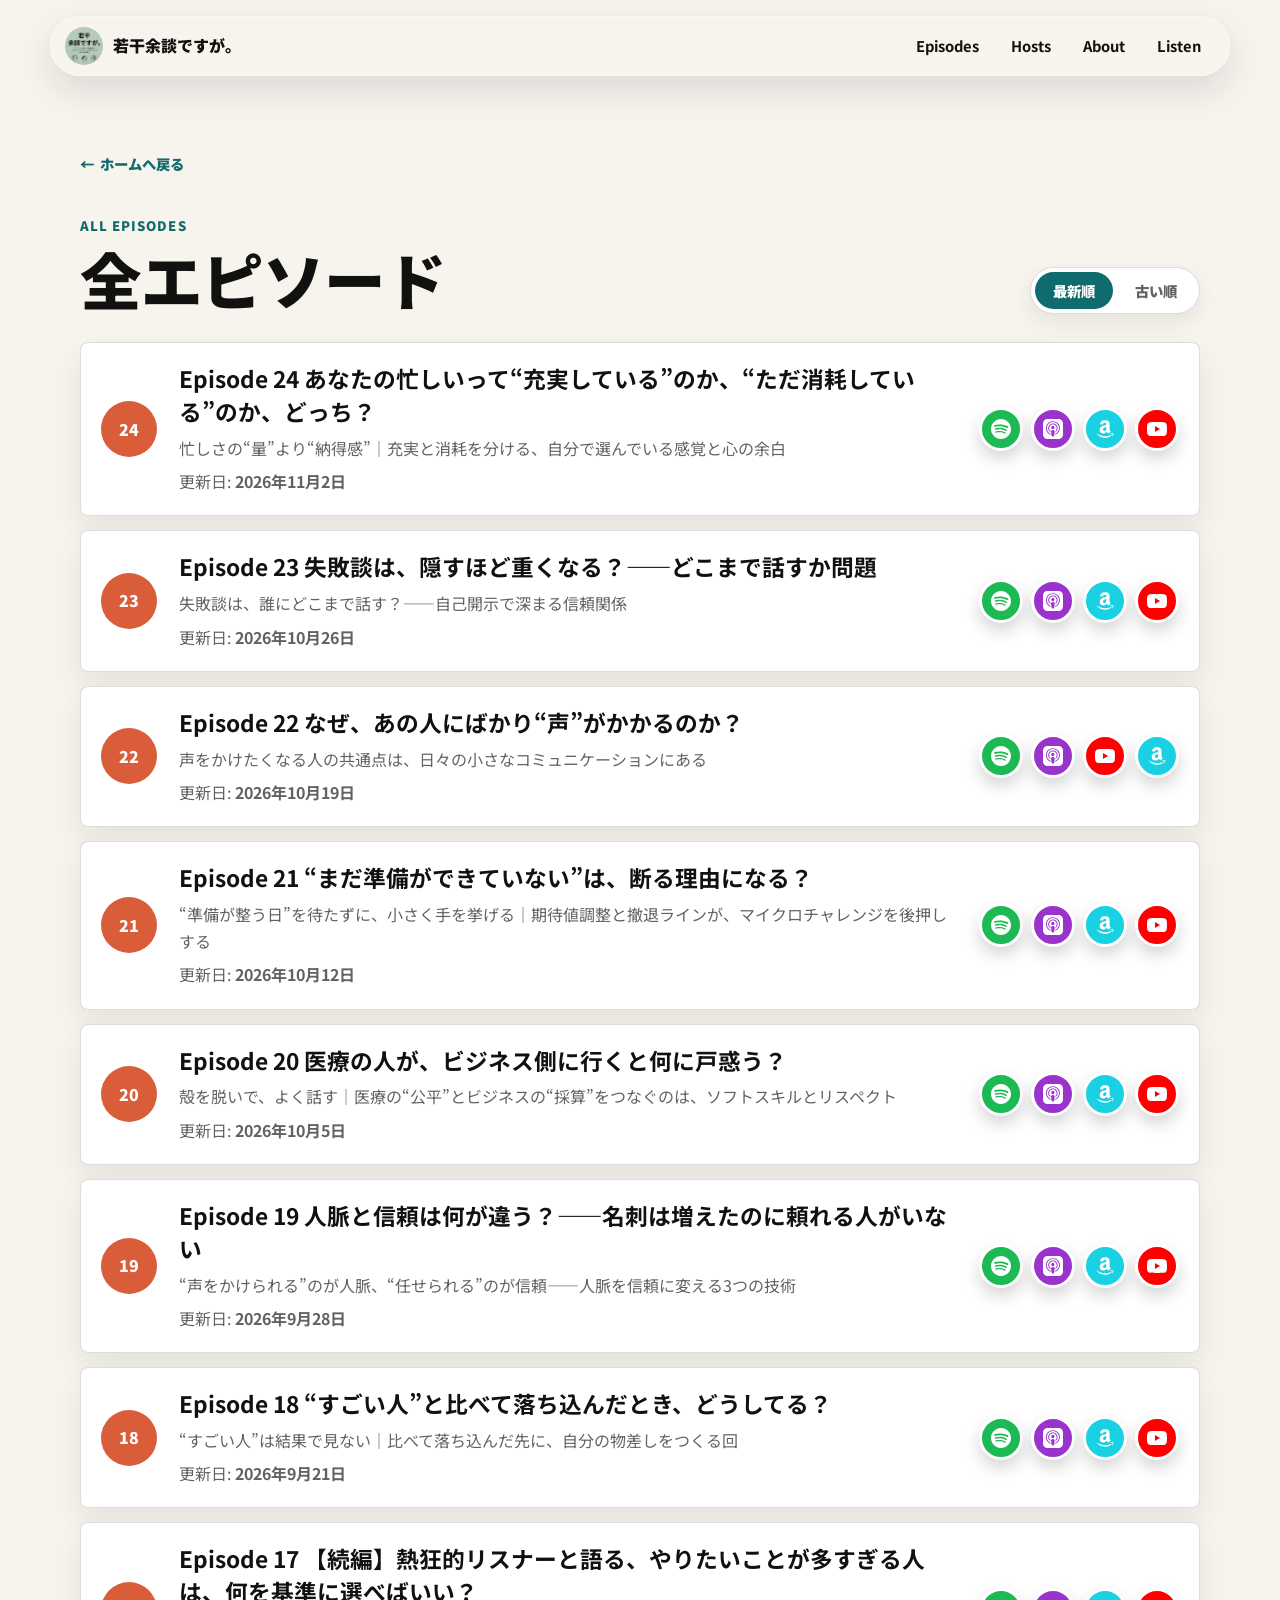
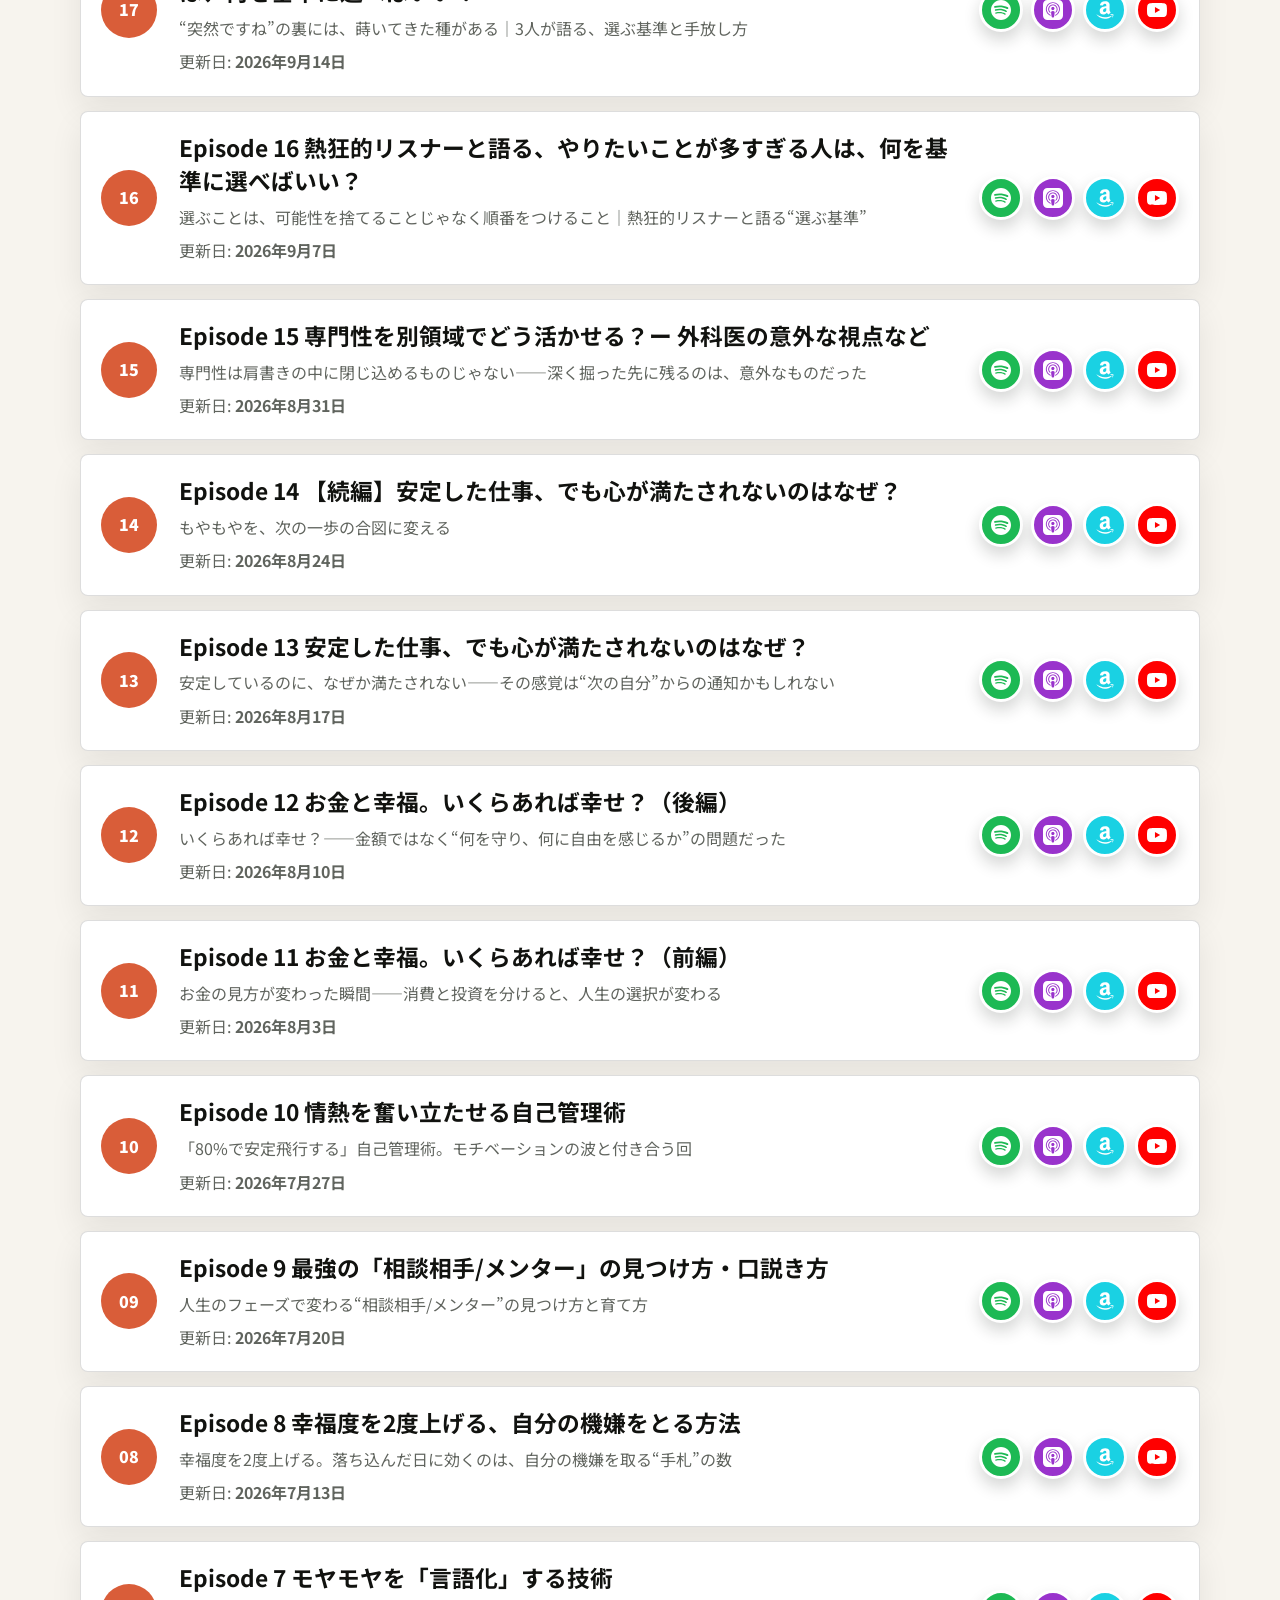
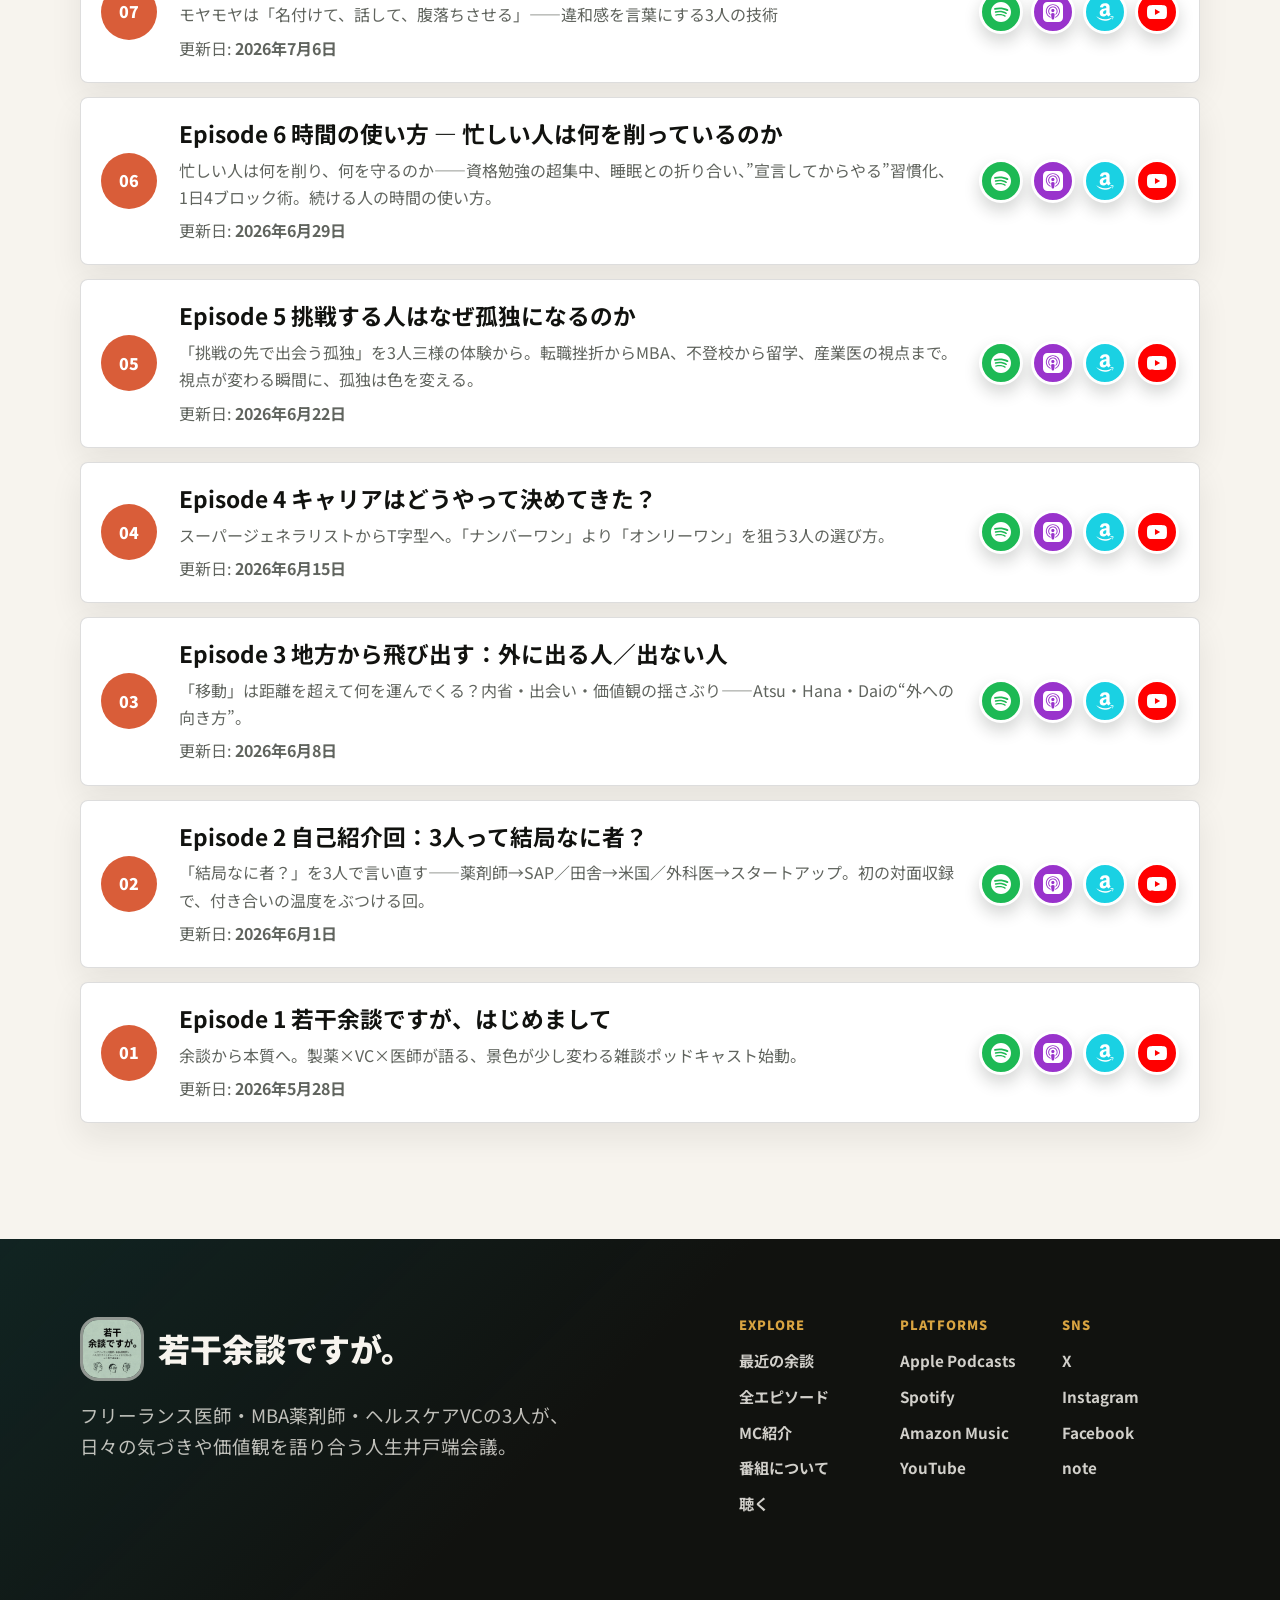
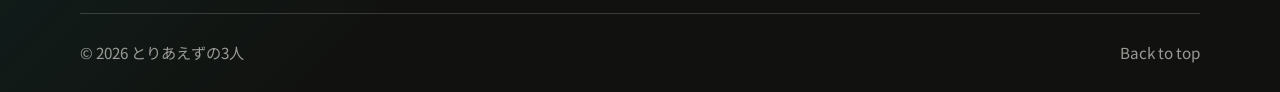
==== episodes.html @ 8e4aed19 "Add Episode 24 to the episode archive" ====
<!doctype html>
<html lang="ja">
  <head>
    <meta charset="utf-8">
    <meta name="viewport" content="width=device-width, initial-scale=1">
    <meta
      name="description"
      content="若干余談ですが。全エピソード一覧。予告を含む全話を最新順・古い順で並び替えて探せます。"
    >
    <title>全エピソード | 若干余談ですが。</title>
    <link rel="icon" type="image/jpeg" href="podcast-icon.jpg">
    <link rel="apple-touch-icon" href="podcast-icon.jpg">
    <link rel="preconnect" href="https://fonts.googleapis.com">
    <link rel="preconnect" href="https://fonts.gstatic.com" crossorigin>
    <link
      href="https://fonts.googleapis.com/css2?family=Noto+Sans+JP:wght@400;500;700;900&display=swap"
      rel="stylesheet"
    >
    <link rel="stylesheet" href="styles.css">
  </head>
  <body>
    <header class="site-header" aria-label="サイトヘッダー">
      <a class="brand" href="index.html#top" aria-label="若干余談ですが。ホーム">
        <img src="podcast-icon.jpg" alt="">
        <span>若干余談ですが。</span>
      </a>
      <nav class="nav-links" aria-label="ページ内ナビゲーション">
        <a href="index.html#episodes">Episodes</a>
        <a href="index.html#hosts">Hosts</a>
        <a href="index.html#about">About</a>
        <a href="index.html#listen">Listen</a>
      </nav>
    </header>

    <main class="archive-main" id="top">
      <div class="archive-head">
        <a class="archive-back" href="index.html#episodes"><span aria-hidden="true">←</span>ホームへ戻る</a>
      </div>

      <section class="section archive-section" aria-labelledby="archive-title">
        <div class="section-heading">
          <div>
            <p class="eyebrow">All Episodes</p>
            <h2 id="archive-title">全エピソード</h2>
          </div>
          <div class="sort-control" role="group" aria-label="並び替え">
            <button id="sort-new" type="button" aria-pressed="true">最新順</button>
            <button id="sort-old" type="button" aria-pressed="false">古い順</button>
          </div>
        </div>

        <div class="episode-list" id="archive-list">
          <article class="episode-card" data-ep="24">
              <div class="episode-number">24</div>
              <div>
                <h3><a href="https://open.spotify.com/episode/5nhhJCt54cpeOXrqw8uQZI" target="_blank" rel="noopener noreferrer">Episode 24 あなたの忙しいって“充実している”のか、“ただ消耗している”のか、どっち？</a></h3>
                <p>忙しさの“量”より“納得感”｜充実と消耗を分ける、自分で選んでいる感覚と心の余白</p>
                <p>更新日: <strong>2026年11月2日</strong></p>
              </div>
              <div class="episode-links" aria-label="第24回を聴く">
                <a class="icon-link spotify" href="https://open.spotify.com/episode/5nhhJCt54cpeOXrqw8uQZI" target="_blank" rel="noopener noreferrer" aria-label="第24回をSpotifyで聴く" title="Spotify">
                  <svg viewBox="0 0 24 24" width="20" height="20" fill="currentColor" aria-hidden="true"><path d="M12 0C5.4 0 0 5.4 0 12s5.4 12 12 12 12-5.4 12-12S18.66 0 12 0zm5.521 17.34c-.24.359-.66.48-1.021.24-2.82-1.74-6.36-2.101-10.561-1.141-.418.122-.779-.179-.899-.539-.12-.421.18-.78.54-.9 4.56-1.021 8.52-.6 11.64 1.32.42.18.479.659.301 1.02zm1.44-3.3c-.301.42-.841.6-1.262.3-3.239-1.98-8.159-2.58-11.939-1.38-.479.12-1.02-.12-1.14-.6-.12-.48.12-1.021.6-1.141C9.6 9.9 15 10.561 18.72 12.84c.361.181.54.78.241 1.2zm.12-3.36C15.24 8.4 8.82 8.16 5.16 9.301c-.6.179-1.2-.181-1.38-.721-.18-.601.18-1.2.72-1.381 4.26-1.26 11.28-1.02 15.721 1.621.539.3.719 1.02.419 1.56-.299.421-1.02.599-1.559.3z"/></svg>
                </a>
                <a class="icon-link apple" href="https://podcasts.apple.com/jp/podcast/id1896831796?i=1000799270585" target="_blank" rel="noopener noreferrer" aria-label="第24回をApple Podcastsで聴く" title="Apple Podcasts">
                  <svg viewBox="0 0 24 24" width="20" height="20" fill="currentColor" aria-hidden="true"><path d="M5.34 0A5.328 5.328 0 000 5.34v13.32A5.328 5.328 0 005.34 24h13.32A5.328 5.328 0 0024 18.66V5.34A5.328 5.328 0 0018.66 0zm6.525 2.568c2.336 0 4.448.902 6.056 2.587 1.224 1.272 1.912 2.619 2.264 4.392.12.59.12 2.2.007 2.864a8.506 8.506 0 01-3.24 5.296c-.608.46-2.096 1.261-2.336 1.261-.088 0-.096-.091-.056-.46.072-.592.144-.715.48-.856.536-.224 1.448-.874 2.008-1.435a7.644 7.644 0 002.008-3.536c.208-.824.184-2.656-.048-3.504-.728-2.696-2.928-4.792-5.624-5.352-.784-.16-2.208-.16-3 0-2.728.56-4.984 2.76-5.672 5.528-.184.752-.184 2.584 0 3.336.456 1.832 1.64 3.512 3.192 4.512.304.2.672.408.824.472.336.144.408.264.472.856.04.36.03.464-.056.464-.056 0-.464-.176-.896-.384l-.04-.03c-2.472-1.216-4.056-3.274-4.632-6.012-.144-.706-.168-2.392-.03-3.04.36-1.74 1.048-3.1 2.192-4.304 1.648-1.737 3.768-2.656 6.128-2.656zm.134 2.81c.409.004.803.04 1.106.106 2.784.62 4.76 3.408 4.376 6.174-.152 1.114-.536 2.03-1.216 2.88-.336.43-1.152 1.15-1.296 1.15-.023 0-.048-.272-.048-.603v-.605l.416-.496c1.568-1.878 1.456-4.502-.256-6.224-.664-.67-1.432-1.064-2.424-1.246-.64-.118-.776-.118-1.448-.008-1.02.167-1.81.562-2.512 1.256-1.72 1.704-1.832 4.342-.264 6.222l.413.496v.608c0 .336-.027.608-.06.608-.03 0-.264-.16-.512-.36l-.034-.011c-.832-.664-1.568-1.842-1.872-2.997-.184-.698-.184-2.024.008-2.72.504-1.878 1.888-3.335 3.808-4.019.41-.145 1.133-.22 1.814-.211zm-.13 2.99c.31 0 .62.06.844.178.488.253.888.745 1.04 1.259.464 1.578-1.208 2.96-2.72 2.254h-.015c-.712-.331-1.096-.956-1.104-1.77 0-.733.408-1.371 1.112-1.745.224-.117.534-.176.844-.176zm-.011 4.728c.988-.004 1.706.349 1.97.97.198.464.124 1.932-.218 4.302-.232 1.656-.36 2.074-.68 2.356-.44.39-1.064.498-1.656.288h-.003c-.716-.257-.87-.605-1.164-2.644-.341-2.37-.416-3.838-.218-4.302.262-.616.974-.966 1.97-.97z"/></svg>
                </a>
                <a class="icon-link amazon" href="https://music.amazon.co.jp/podcasts/3bfaa50d-1355-433d-9653-265e757d8921/episodes/a2c1e0de-d754-4317-afb6-93f9497a835f/mbavc-ep-24-" target="_blank" rel="noopener noreferrer" aria-label="第24回をAmazon Musicで聴く" title="Amazon Music">
                  <svg viewBox="0 0 448 512" width="20" height="20" fill="currentColor" aria-hidden="true"><path d="M257.2 162.7c-48.7 1.8-169.5 15.5-169.5 117.5 0 109.5 138.3 114 183.5 43.2 6.5 10.2 35.4 37.5 45.3 46.8l56.8-56S341 288.9 341 261.4V114.3C341 89 316.5 32 228.7 32 140.7 32 94 87 94 136.3l73.5 6.8c16.3-49.5 54.2-49.5 54.2-49.5 40.7-.1 35.5 29.8 35.5 69.1zm0 86.8c0 80-84.2 68-84.2 17.2 0-47.2 50.5-56.7 84.2-57.8v40.6zm136 163.5c-7.7 10-70 67-174.5 67S34.2 408.5 9.7 379c-6.8-7.7 1-11.3 5.5-8.3C88.5 415.2 203 488.5 387.7 401c7.5-3.7 13.3 2 5.5 12zm39.8 2.2c-6.5 15.8-16 26.8-21.2 31-5.5 4.5-9.5 2.7-6.5-3.8s19.3-46.5 12.7-55c-6.5-8.3-37-4.3-48-3.2-10.8 1-13 2-14-.3-2.3-5.7 21.7-15.5 37.5-17.5 15.7-1.8 41-.8 46 5.7 3.7 5.1 0 27.1-6.5 43.1z"/></svg>
                </a>
                <a class="icon-link youtube" href="https://www.youtube.com/watch?v=jbi8rbjHlGk" target="_blank" rel="noopener noreferrer" aria-label="第24回をYouTubeで観る" title="YouTube">
                  <svg viewBox="0 0 24 24" width="20" height="20" fill="currentColor" aria-hidden="true"><path d="M23.498 6.186a3.016 3.016 0 0 0-2.122-2.136C19.505 3.545 12 3.545 12 3.545s-7.505 0-9.377.505A3.017 3.017 0 0 0 .502 6.186C0 8.07 0 12 0 12s0 3.93.502 5.814a3.016 3.016 0 0 0 2.122 2.136c1.871.505 9.376.505 9.376.505s7.505 0 9.377-.505a3.015 3.015 0 0 0 2.122-2.136C24 15.93 24 12 24 12s0-3.93-.502-5.814zM9.545 15.568V8.432L15.818 12l-6.273 3.568z"/></svg>
                </a>
              </div>
            </article>
          <article class="episode-card" data-ep="23">
              <div class="episode-number">23</div>
              <div>
                <h3><a href="https://open.spotify.com/episode/3sTHPKTmAV0A2mImviuyJv" target="_blank" rel="noopener noreferrer">Episode 23 失敗談は、隠すほど重くなる？——どこまで話すか問題</a></h3>
                <p>失敗談は、誰にどこまで話す？——自己開示で深まる信頼関係</p>
                <p>更新日: <strong>2026年10月26日</strong></p>
              </div>
              <div class="episode-links" aria-label="第23回を聴く">
                <a class="icon-link spotify" href="https://open.spotify.com/episode/3sTHPKTmAV0A2mImviuyJv" target="_blank" rel="noopener noreferrer" aria-label="第23回をSpotifyで聴く" title="Spotify">
                  <svg viewBox="0 0 24 24" width="20" height="20" fill="currentColor" aria-hidden="true"><path d="M12 0C5.4 0 0 5.4 0 12s5.4 12 12 12 12-5.4 12-12S18.66 0 12 0zm5.521 17.34c-.24.359-.66.48-1.021.24-2.82-1.74-6.36-2.101-10.561-1.141-.418.122-.779-.179-.899-.539-.12-.421.18-.78.54-.9 4.56-1.021 8.52-.6 11.64 1.32.42.18.479.659.301 1.02zm1.44-3.3c-.301.42-.841.6-1.262.3-3.239-1.98-8.159-2.58-11.939-1.38-.479.12-1.02-.12-1.14-.6-.12-.48.12-1.021.6-1.141C9.6 9.9 15 10.561 18.72 12.84c.361.181.54.78.241 1.2zm.12-3.36C15.24 8.4 8.82 8.16 5.16 9.301c-.6.179-1.2-.181-1.38-.721-.18-.601.18-1.2.72-1.381 4.26-1.26 11.28-1.02 15.721 1.621.539.3.719 1.02.419 1.56-.299.421-1.02.599-1.559.3z"/></svg>
                </a>
                <a class="icon-link apple" href="https://podcasts.apple.com/jp/podcast/ep23-%E5%A4%B1%E6%95%97%E8%AB%87%E3%81%AF-%E9%9A%A0%E3%81%99%E3%81%BB%E3%81%A9%E9%87%8D%E3%81%8F%E3%81%AA%E3%82%8B-%E3%81%A9%E3%81%93%E3%81%BE%E3%81%A7%E8%A9%B1%E3%81%99%E3%81%8B%E5%95%8F%E9%A1%8C/id1896831796?i=1000798062813" target="_blank" rel="noopener noreferrer" aria-label="第23回をApple Podcastsで聴く" title="Apple Podcasts">
                  <svg viewBox="0 0 24 24" width="20" height="20" fill="currentColor" aria-hidden="true"><path d="M5.34 0A5.328 5.328 0 000 5.34v13.32A5.328 5.328 0 005.34 24h13.32A5.328 5.328 0 0024 18.66V5.34A5.328 5.328 0 0018.66 0zm6.525 2.568c2.336 0 4.448.902 6.056 2.587 1.224 1.272 1.912 2.619 2.264 4.392.12.59.12 2.2.007 2.864a8.506 8.506 0 01-3.24 5.296c-.608.46-2.096 1.261-2.336 1.261-.088 0-.096-.091-.056-.46.072-.592.144-.715.48-.856.536-.224 1.448-.874 2.008-1.435a7.644 7.644 0 002.008-3.536c.208-.824.184-2.656-.048-3.504-.728-2.696-2.928-4.792-5.624-5.352-.784-.16-2.208-.16-3 0-2.728.56-4.984 2.76-5.672 5.528-.184.752-.184 2.584 0 3.336.456 1.832 1.64 3.512 3.192 4.512.304.2.672.408.824.472.336.144.408.264.472.856.04.36.03.464-.056.464-.056 0-.464-.176-.896-.384l-.04-.03c-2.472-1.216-4.056-3.274-4.632-6.012-.144-.706-.168-2.392-.03-3.04.36-1.74 1.048-3.1 2.192-4.304 1.648-1.737 3.768-2.656 6.128-2.656zm.134 2.81c.409.004.803.04 1.106.106 2.784.62 4.76 3.408 4.376 6.174-.152 1.114-.536 2.03-1.216 2.88-.336.43-1.152 1.15-1.296 1.15-.023 0-.048-.272-.048-.603v-.605l.416-.496c1.568-1.878 1.456-4.502-.256-6.224-.664-.67-1.432-1.064-2.424-1.246-.64-.118-.776-.118-1.448-.008-1.02.167-1.81.562-2.512 1.256-1.72 1.704-1.832 4.342-.264 6.222l.413.496v.608c0 .336-.027.608-.06.608-.03 0-.264-.16-.512-.36l-.034-.011c-.832-.664-1.568-1.842-1.872-2.997-.184-.698-.184-2.024.008-2.72.504-1.878 1.888-3.335 3.808-4.019.41-.145 1.133-.22 1.814-.211zm-.13 2.99c.31 0 .62.06.844.178.488.253.888.745 1.04 1.259.464 1.578-1.208 2.96-2.72 2.254h-.015c-.712-.331-1.096-.956-1.104-1.77 0-.733.408-1.371 1.112-1.745.224-.117.534-.176.844-.176zm-.011 4.728c.988-.004 1.706.349 1.97.97.198.464.124 1.932-.218 4.302-.232 1.656-.36 2.074-.68 2.356-.44.39-1.064.498-1.656.288h-.003c-.716-.257-.87-.605-1.164-2.644-.341-2.37-.416-3.838-.218-4.302.262-.616.974-.966 1.97-.97z"/></svg>
                </a>
                <a class="icon-link amazon" href="https://music.amazon.co.jp/podcasts/3bfaa50d-1355-433d-9653-265e757d8921/episodes/a1dac205-fc43-4415-956b-c606af41650a/mbavc-ep23-?ref=dm_sh_lBoBg4ARGKT8fEqgV85ZbmMzU" target="_blank" rel="noopener noreferrer" aria-label="第23回をAmazon Musicで聴く" title="Amazon Music">
                  <svg viewBox="0 0 448 512" width="20" height="20" fill="currentColor" aria-hidden="true"><path d="M257.2 162.7c-48.7 1.8-169.5 15.5-169.5 117.5 0 109.5 138.3 114 183.5 43.2 6.5 10.2 35.4 37.5 45.3 46.8l56.8-56S341 288.9 341 261.4V114.3C341 89 316.5 32 228.7 32 140.7 32 94 87 94 136.3l73.5 6.8c16.3-49.5 54.2-49.5 54.2-49.5 40.7-.1 35.5 29.8 35.5 69.1zm0 86.8c0 80-84.2 68-84.2 17.2 0-47.2 50.5-56.7 84.2-57.8v40.6zm136 163.5c-7.7 10-70 67-174.5 67S34.2 408.5 9.7 379c-6.8-7.7 1-11.3 5.5-8.3C88.5 415.2 203 488.5 387.7 401c7.5-3.7 13.3 2 5.5 12zm39.8 2.2c-6.5 15.8-16 26.8-21.2 31-5.5 4.5-9.5 2.7-6.5-3.8s19.3-46.5 12.7-55c-6.5-8.3-37-4.3-48-3.2-10.8 1-13 2-14-.3-2.3-5.7 21.7-15.5 37.5-17.5 15.7-1.8 41-.8 46 5.7 3.7 5.1 0 27.1-6.5 43.1z"/></svg>
                </a>
                <a class="icon-link youtube" href="https://www.youtube.com/watch?v=NFRbGFzYzXc" target="_blank" rel="noopener noreferrer" aria-label="第23回をYouTubeで観る" title="YouTube">
                  <svg viewBox="0 0 24 24" width="20" height="20" fill="currentColor" aria-hidden="true"><path d="M23.498 6.186a3.016 3.016 0 0 0-2.122-2.136C19.505 3.545 12 3.545 12 3.545s-7.505 0-9.377.505A3.017 3.017 0 0 0 .502 6.186C0 8.07 0 12 0 12s0 3.93.502 5.814a3.016 3.016 0 0 0 2.122 2.136c1.871.505 9.376.505 9.376.505s7.505 0 9.377-.505a3.015 3.015 0 0 0 2.122-2.136C24 15.93 24 12 24 12s0-3.93-.502-5.814zM9.545 15.568V8.432L15.818 12l-6.273 3.568z"/></svg>
                </a>
              </div>
            </article>
<article class="episode-card" data-ep="22">
            <div class="episode-number">22</div>
            <div>
              <h3><a href="https://open.spotify.com/episode/5nwTSm1e6aVS7mZmU1Gjtu" target="_blank" rel="noopener noreferrer">Episode 22 なぜ、あの人にばかり“声”がかかるのか？</a></h3>
              <p>声をかけたくなる人の共通点は、日々の小さなコミュニケーションにある</p>
              <p>更新日: <strong>2026年10月19日</strong></p>
            </div>
            <div class="episode-links" aria-label="第22回を聴く">
<a class="icon-link spotify" href="https://open.spotify.com/episode/5nwTSm1e6aVS7mZmU1Gjtu" target="_blank" rel="noopener noreferrer" aria-label="第22回をSpotifyで聴く" title="Spotify">
<svg viewBox="0 0 24 24" width="20" height="20" fill="currentColor" aria-hidden="true"><path d="M12 0C5.4 0 0 5.4 0 12s5.4 12 12 12 12-5.4 12-12S18.66 0 12 0zm5.521 17.34c-.24.359-.66.48-1.021.24-2.82-1.74-6.36-2.101-10.561-1.141-.418.122-.779-.179-.899-.539-.12-.421.18-.78.54-.9 4.56-1.021 8.52-.6 11.64 1.32.42.18.479.659.301 1.02zm1.44-3.3c-.301.42-.841.6-1.262.3-3.239-1.98-8.159-2.58-11.939-1.38-.479.12-1.02-.12-1.14-.6-.12-.48.12-1.021.6-1.141C9.6 9.9 15 10.561 18.72 12.84c.361.181.54.78.241 1.2zm.12-3.36C15.24 8.4 8.82 8.16 5.16 9.301c-.6.179-1.2-.181-1.38-.721-.18-.601.18-1.2.72-1.381 4.26-1.26 11.28-1.02 15.721 1.621.539.3.719 1.02.419 1.56-.299.421-1.02.599-1.559.3z"/></svg>
</a>
<a class="icon-link apple" href="https://podcasts.apple.com/us/podcast/ep22-%E3%81%AA%E3%81%9C-%E3%81%82%E3%81%AE%E4%BA%BA%E3%81%AB%E3%81%B0%E3%81%8B%E3%82%8A-%E5%A3%B0-%E3%81%8C%E3%81%8B%E3%81%8B%E3%82%8B%E3%81%AE%E3%81%8B/id1896831796?i=1000796967442" target="_blank" rel="noopener noreferrer" aria-label="第22回をApple Podcastsで聴く" title="Apple Podcasts">
                  <svg viewBox="0 0 24 24" width="20" height="20" fill="currentColor" aria-hidden="true"><path d="M5.34 0A5.328 5.328 0 000 5.34v13.32A5.328 5.328 0 005.34 24h13.32A5.328 5.328 0 0024 18.66V5.34A5.328 5.328 0 0018.66 0zm6.525 2.568c2.336 0 4.448.902 6.056 2.587 1.224 1.272 1.912 2.619 2.264 4.392.12.59.12 2.2.007 2.864a8.506 8.506 0 01-3.24 5.296c-.608.46-2.096 1.261-2.336 1.261-.088 0-.096-.091-.056-.46.072-.592.144-.715.48-.856.536-.224 1.448-.874 2.008-1.435a7.644 7.644 0 002.008-3.536c.208-.824.184-2.656-.048-3.504-.728-2.696-2.928-4.792-5.624-5.352-.784-.16-2.208-.16-3 0-2.728.56-4.984 2.76-5.672 5.528-.184.752-.184 2.584 0 3.336.456 1.832 1.64 3.512 3.192 4.512.304.2.672.408.824.472.336.144.408.264.472.856.04.36.03.464-.056.464-.056 0-.464-.176-.896-.384l-.04-.03c-2.472-1.216-4.056-3.274-4.632-6.012-.144-.706-.168-2.392-.03-3.04.36-1.74 1.048-3.1 2.192-4.304 1.648-1.737 3.768-2.656 6.128-2.656zm.134 2.81c.409.004.803.04 1.106.106 2.784.62 4.76 3.408 4.376 6.174-.152 1.114-.536 2.03-1.216 2.88-.336.43-1.152 1.15-1.296 1.15-.023 0-.048-.272-.048-.603v-.605l.416-.496c1.568-1.878 1.456-4.502-.256-6.224-.664-.67-1.432-1.064-2.424-1.246-.64-.118-.776-.118-1.448-.008-1.02.167-1.81.562-2.512 1.256-1.72 1.704-1.832 4.342-.264 6.222l.413.496v.608c0 .336-.027.608-.06.608-.03 0-.264-.16-.512-.36l-.034-.011c-.832-.664-1.568-1.842-1.872-2.997-.184-.698-.184-2.024.008-2.72.504-1.878 1.888-3.335 3.808-4.019.41-.145 1.133-.22 1.814-.211zm-.13 2.99c.31 0 .62.06.844.178.488.253.888.745 1.04 1.259.464 1.578-1.208 2.96-2.72 2.254h-.015c-.712-.331-1.096-.956-1.104-1.77 0-.733.408-1.371 1.112-1.745.224-.117.534-.176.844-.176zm-.011 4.728c.988-.004 1.706.349 1.97.97.198.464.124 1.932-.218 4.302-.232 1.656-.36 2.074-.68 2.356-.44.39-1.064.498-1.656.288h-.003c-.716-.257-.87-.605-1.164-2.644-.341-2.37-.416-3.838-.218-4.302.262-.616.974-.966 1.97-.97z"/></svg>
                </a>
              <a class="icon-link youtube" href="https://youtu.be/Nf6Spl8iIi8" target="_blank" rel="noopener noreferrer" aria-label="第22回をYouTubeで聴く" title="YouTube">
<svg viewBox="0 0 24 24" width="20" height="20" fill="currentColor" aria-hidden="true"><path d="M23.498 6.186a3.016 3.016 0 0 0-2.122-2.136C19.505 3.545 12 3.545 12 3.545s-7.505 0-9.377.505A3.017 3.017 0 0 0 .502 6.186C0 8.07 0 12 0 12s0 3.93.502 5.814a3.016 3.016 0 0 0 2.122 2.136c1.871.505 9.376.505 9.376.505s7.505 0 9.377-.505a3.015 3.015 0 0 0 2.122-2.136C24 15.93 24 12 24 12s0-3.93-.502-5.814zM9.545 15.568V8.432L15.818 12l-6.273 3.568z"/></svg>
</a>
<a class="icon-link amazon" href="https://music.amazon.co.jp/podcasts/3bfaa50d-1355-433d-9653-265e757d8921" target="_blank" rel="noopener noreferrer" aria-label="第22回が掲載されているAmazon Music番組ページを開く" title="Amazon Music（番組ページ）">
                  <svg viewBox="0 0 448 512" width="20" height="20" fill="currentColor" aria-hidden="true"><path d="M257.2 162.7c-48.7 1.8-169.5 15.5-169.5 117.5 0 109.5 138.3 114 183.5 43.2 6.5 10.2 35.4 37.5 45.3 46.8l56.8-56S341 288.9 341 261.4V114.3C341 89 316.5 32 228.7 32 140.7 32 94 87 94 136.3l73.5 6.8c16.3-49.5 54.2-49.5 54.2-49.5 40.7-.1 35.5 29.8 35.5 69.1zm0 86.8c0 80-84.2 68-84.2 17.2 0-47.2 50.5-56.7 84.2-57.8v40.6zm136 163.5c-7.7 10-70 67-174.5 67S34.2 408.5 9.7 379c-6.8-7.7 1-11.3 5.5-8.3C88.5 415.2 203 488.5 387.7 401c7.5-3.7 13.3 2 5.5 12zm39.8 2.2c-6.5 15.8-16 26.8-21.2 31-5.5 4.5-9.5 2.7-6.5-3.8s19.3-46.5 12.7-55c-6.5-8.3-37-4.3-48-3.2-10.8 1-13 2-14-.3-2.3-5.7 21.7-15.5 37.5-17.5 15.7-1.8 41-.8 46 5.7 3.7 5.1 0 27.1-6.5 43.1z"/></svg>
                </a>
</div>
          </article>
<article class="episode-card" data-ep="21">
              <div class="episode-number">21</div>
              <div>
                <h3><a href="https://open.spotify.com/episode/3wyH6EwDhPdsBxa2PJXj01" target="_blank" rel="noopener noreferrer">Episode 21 “まだ準備ができていない”は、断る理由になる？</a></h3>
                <p>“準備が整う日”を待たずに、小さく手を挙げる｜期待値調整と撤退ラインが、マイクロチャレンジを後押しする</p>
                <p>更新日: <strong>2026年10月12日</strong></p>
              </div>
              <div class="episode-links" aria-label="第21回を聴く">
                <a class="icon-link spotify" href="https://open.spotify.com/episode/3wyH6EwDhPdsBxa2PJXj01" target="_blank" rel="noopener noreferrer" aria-label="第21回をSpotifyで聴く" title="Spotify">
                  <svg viewBox="0 0 24 24" width="20" height="20" fill="currentColor" aria-hidden="true"><path d="M12 0C5.4 0 0 5.4 0 12s5.4 12 12 12 12-5.4 12-12S18.66 0 12 0zm5.521 17.34c-.24.359-.66.48-1.021.24-2.82-1.74-6.36-2.101-10.561-1.141-.418.122-.779-.179-.899-.539-.12-.421.18-.78.54-.9 4.56-1.021 8.52-.6 11.64 1.32.42.18.479.659.301 1.02zm1.44-3.3c-.301.42-.841.6-1.262.3-3.239-1.98-8.159-2.58-11.939-1.38-.479.12-1.02-.12-1.14-.6-.12-.48.12-1.021.6-1.141C9.6 9.9 15 10.561 18.72 12.84c.361.181.54.78.241 1.2zm.12-3.36C15.24 8.4 8.82 8.16 5.16 9.301c-.6.179-1.2-.181-1.38-.721-.18-.601.18-1.2.72-1.381 4.26-1.26 11.28-1.02 15.721 1.621.539.3.719 1.02.419 1.56-.299.421-1.02.599-1.559.3z"/></svg>
                </a>
                <a class="icon-link apple" href="https://podcasts.apple.com/jp/podcast/ep21-%E3%81%BE%E3%81%A0%E6%BA%96%E5%82%99%E3%81%8C%E3%81%A7%E3%81%8D%E3%81%A6%E3%81%84%E3%81%AA%E3%81%84-%E3%81%AF-%E6%96%AD%E3%82%8B%E7%90%86%E7%94%B1%E3%81%AB%E3%81%AA%E3%82%8B/id1896831796?i=1000795810970" target="_blank" rel="noopener noreferrer" aria-label="第21回をApple Podcastsで聴く" title="Apple Podcasts">
                  <svg viewBox="0 0 24 24" width="20" height="20" fill="currentColor" aria-hidden="true"><path d="M5.34 0A5.328 5.328 0 000 5.34v13.32A5.328 5.328 0 005.34 24h13.32A5.328 5.328 0 0024 18.66V5.34A5.328 5.328 0 0018.66 0zm6.525 2.568c2.336 0 4.448.902 6.056 2.587 1.224 1.272 1.912 2.619 2.264 4.392.12.59.12 2.2.007 2.864a8.506 8.506 0 01-3.24 5.296c-.608.46-2.096 1.261-2.336 1.261-.088 0-.096-.091-.056-.46.072-.592.144-.715.48-.856.536-.224 1.448-.874 2.008-1.435a7.644 7.644 0 002.008-3.536c.208-.824.184-2.656-.048-3.504-.728-2.696-2.928-4.792-5.624-5.352-.784-.16-2.208-.16-3 0-2.728.56-4.984 2.76-5.672 5.528-.184.752-.184 2.584 0 3.336.456 1.832 1.64 3.512 3.192 4.512.304.2.672.408.824.472.336.144.408.264.472.856.04.36.03.464-.056.464-.056 0-.464-.176-.896-.384l-.04-.03c-2.472-1.216-4.056-3.274-4.632-6.012-.144-.706-.168-2.392-.03-3.04.36-1.74 1.048-3.1 2.192-4.304 1.648-1.737 3.768-2.656 6.128-2.656zm.134 2.81c.409.004.803.04 1.106.106 2.784.62 4.76 3.408 4.376 6.174-.152 1.114-.536 2.03-1.216 2.88-.336.43-1.152 1.15-1.296 1.15-.023 0-.048-.272-.048-.603v-.605l.416-.496c1.568-1.878 1.456-4.502-.256-6.224-.664-.67-1.432-1.064-2.424-1.246-.64-.118-.776-.118-1.448-.008-1.02.167-1.81.562-2.512 1.256-1.72 1.704-1.832 4.342-.264 6.222l.413.496v.608c0 .336-.027.608-.06.608-.03 0-.264-.16-.512-.36l-.034-.011c-.832-.664-1.568-1.842-1.872-2.997-.184-.698-.184-2.024.008-2.72.504-1.878 1.888-3.335 3.808-4.019.41-.145 1.133-.22 1.814-.211zm-.13 2.99c.31 0 .62.06.844.178.488.253.888.745 1.04 1.259.464 1.578-1.208 2.96-2.72 2.254h-.015c-.712-.331-1.096-.956-1.104-1.77 0-.733.408-1.371 1.112-1.745.224-.117.534-.176.844-.176zm-.011 4.728c.988-.004 1.706.349 1.97.97.198.464.124 1.932-.218 4.302-.232 1.656-.36 2.074-.68 2.356-.44.39-1.064.498-1.656.288h-.003c-.716-.257-.87-.605-1.164-2.644-.341-2.37-.416-3.838-.218-4.302.262-.616.974-.966 1.97-.97z"/></svg>
                </a>
                <a class="icon-link amazon" href="https://music.amazon.co.jp/podcasts/3bfaa50d-1355-433d-9653-265e757d8921/episodes/8a6131cb-7e3c-44a1-82c3-d924fad6950f/mbavc-ep21-" target="_blank" rel="noopener noreferrer" aria-label="第21回をAmazon Musicで聴く" title="Amazon Music">
                  <svg viewBox="0 0 448 512" width="20" height="20" fill="currentColor" aria-hidden="true"><path d="M257.2 162.7c-48.7 1.8-169.5 15.5-169.5 117.5 0 109.5 138.3 114 183.5 43.2 6.5 10.2 35.4 37.5 45.3 46.8l56.8-56S341 288.9 341 261.4V114.3C341 89 316.5 32 228.7 32 140.7 32 94 87 94 136.3l73.5 6.8c16.3-49.5 54.2-49.5 54.2-49.5 40.7-.1 35.5 29.8 35.5 69.1zm0 86.8c0 80-84.2 68-84.2 17.2 0-47.2 50.5-56.7 84.2-57.8v40.6zm136 163.5c-7.7 10-70 67-174.5 67S34.2 408.5 9.7 379c-6.8-7.7 1-11.3 5.5-8.3C88.5 415.2 203 488.5 387.7 401c7.5-3.7 13.3 2 5.5 12zm39.8 2.2c-6.5 15.8-16 26.8-21.2 31-5.5 4.5-9.5 2.7-6.5-3.8s19.3-46.5 12.7-55c-6.5-8.3-37-4.3-48-3.2-10.8 1-13 2-14-.3-2.3-5.7 21.7-15.5 37.5-17.5 15.7-1.8 41-.8 46 5.7 3.7 5.1 0 27.1-6.5 43.1z"/></svg>
                </a>
                <a class="icon-link youtube" href="https://youtu.be/0crVyqzfbgk?si=FRq3DwhZPriiKjrZ" target="_blank" rel="noopener noreferrer" aria-label="第21回をYouTubeで観る" title="YouTube">
                  <svg viewBox="0 0 24 24" width="20" height="20" fill="currentColor" aria-hidden="true"><path d="M23.498 6.186a3.016 3.016 0 0 0-2.122-2.136C19.505 3.545 12 3.545 12 3.545s-7.505 0-9.377.505A3.017 3.017 0 0 0 .502 6.186C0 8.07 0 12 0 12s0 3.93.502 5.814a3.016 3.016 0 0 0 2.122 2.136c1.871.505 9.376.505 9.376.505s7.505 0 9.377-.505a3.015 3.015 0 0 0 2.122-2.136C24 15.93 24 12 24 12s0-3.93-.502-5.814zM9.545 15.568V8.432L15.818 12l-6.273 3.568z"/></svg>
                </a>
              </div>
            </article>
          <article class="episode-card" data-ep="20">
            <div class="episode-number">20</div>
            <div>
              <h3><a href="https://open.spotify.com/episode/1yYry1y1HXeb5qMIC63Cmr" target="_blank" rel="noopener noreferrer">Episode 20 医療の人が、ビジネス側に行くと何に戸惑う？</a></h3>
              <p>殻を脱いで、よく話す｜医療の“公平”とビジネスの“採算”をつなぐのは、ソフトスキルとリスペクト</p>
              <p>更新日: <strong>2026年10月5日</strong></p>
            </div>
            <div class="episode-links" aria-label="第20回を聴く">
              <a class="icon-link spotify" href="https://open.spotify.com/episode/1yYry1y1HXeb5qMIC63Cmr" target="_blank" rel="noopener noreferrer" aria-label="第20回をSpotifyで聴く" title="Spotify">
                <svg viewBox="0 0 24 24" width="20" height="20" fill="currentColor" aria-hidden="true"><path d="M12 0C5.4 0 0 5.4 0 12s5.4 12 12 12 12-5.4 12-12S18.66 0 12 0zm5.521 17.34c-.24.359-.66.48-1.021.24-2.82-1.74-6.36-2.101-10.561-1.141-.418.122-.779-.179-.899-.539-.12-.421.18-.78.54-.9 4.56-1.021 8.52-.6 11.64 1.32.42.18.479.659.301 1.02zm1.44-3.3c-.301.42-.841.6-1.262.3-3.239-1.98-8.159-2.58-11.939-1.38-.479.12-1.02-.12-1.14-.6-.12-.48.12-1.021.6-1.141C9.6 9.9 15 10.561 18.72 12.84c.361.181.54.78.241 1.2zm.12-3.36C15.24 8.4 8.82 8.16 5.16 9.301c-.6.179-1.2-.181-1.38-.721-.18-.601.18-1.2.72-1.381 4.26-1.26 11.28-1.02 15.721 1.621.539.3.719 1.02.419 1.56-.299.421-1.02.599-1.559.3z"/></svg>
              </a>
              <a class="icon-link apple" href="https://podcasts.apple.com/us/podcast/ep20-%E5%8C%BB%E7%99%82%E3%81%AE%E4%BA%BA%E3%81%8C-%E3%83%93%E3%82%B8%E3%83%8D%E3%82%B9%E5%81%B4%E3%81%AB%E8%A1%8C%E3%81%8F%E3%81%A8%E4%BD%95%E3%81%AB%E6%88%B8%E6%83%91%E3%81%86/id1896831796?i=1000793135818" target="_blank" rel="noopener noreferrer" aria-label="第20回をApple Podcastsで聴く" title="Apple Podcasts">
                <svg viewBox="0 0 24 24" width="20" height="20" fill="currentColor" aria-hidden="true"><path d="M5.34 0A5.328 5.328 0 000 5.34v13.32A5.328 5.328 0 005.34 24h13.32A5.328 5.328 0 0024 18.66V5.34A5.328 5.328 0 0018.66 0zm6.525 2.568c2.336 0 4.448.902 6.056 2.587 1.224 1.272 1.912 2.619 2.264 4.392.12.59.12 2.2.007 2.864a8.506 8.506 0 01-3.24 5.296c-.608.46-2.096 1.261-2.336 1.261-.088 0-.096-.091-.056-.46.072-.592.144-.715.48-.856.536-.224 1.448-.874 2.008-1.435a7.644 7.644 0 002.008-3.536c.208-.824.184-2.656-.048-3.504-.728-2.696-2.928-4.792-5.624-5.352-.784-.16-2.208-.16-3 0-2.728.56-4.984 2.76-5.672 5.528-.184.752-.184 2.584 0 3.336.456 1.832 1.64 3.512 3.192 4.512.304.2.672.408.824.472.336.144.408.264.472.856.04.36.03.464-.056.464-.056 0-.464-.176-.896-.384l-.04-.03c-2.472-1.216-4.056-3.274-4.632-6.012-.144-.706-.168-2.392-.03-3.04.36-1.74 1.048-3.1 2.192-4.304 1.648-1.737 3.768-2.656 6.128-2.656zm.134 2.81c.409.004.803.04 1.106.106 2.784.62 4.76 3.408 4.376 6.174-.152 1.114-.536 2.03-1.216 2.88-.336.43-1.152 1.15-1.296 1.15-.023 0-.048-.272-.048-.603v-.605l.416-.496c1.568-1.878 1.456-4.502-.256-6.224-.664-.67-1.432-1.064-2.424-1.246-.64-.118-.776-.118-1.448-.008-1.02.167-1.81.562-2.512 1.256-1.72 1.704-1.832 4.342-.264 6.222l.413.496v.608c0 .336-.027.608-.06.608-.03 0-.264-.16-.512-.36l-.034-.011c-.832-.664-1.568-1.842-1.872-2.997-.184-.698-.184-2.024.008-2.72.504-1.878 1.888-3.335 3.808-4.019.41-.145 1.133-.22 1.814-.211zm-.13 2.99c.31 0 .62.06.844.178.488.253.888.745 1.04 1.259.464 1.578-1.208 2.96-2.72 2.254h-.015c-.712-.331-1.096-.956-1.104-1.77 0-.733.408-1.371 1.112-1.745.224-.117.534-.176.844-.176zm-.011 4.728c.988-.004 1.706.349 1.97.97.198.464.124 1.932-.218 4.302-.232 1.656-.36 2.074-.68 2.356-.44.39-1.064.498-1.656.288h-.003c-.716-.257-.87-.605-1.164-2.644-.341-2.37-.416-3.838-.218-4.302.262-.616.974-.966 1.97-.97z"/></svg>
              </a>
              <a class="icon-link amazon" href="https://music.amazon.co.jp/podcasts/3bfaa50d-1355-433d-9653-265e757d8921/episodes/f89d9d1f-a6cf-4dbf-a9f2-167f89fa5d3b/mbavc-ep20-" target="_blank" rel="noopener noreferrer" aria-label="第20回をAmazon Musicで聴く" title="Amazon Music">
                <svg viewBox="0 0 448 512" width="20" height="20" fill="currentColor" aria-hidden="true"><path d="M257.2 162.7c-48.7 1.8-169.5 15.5-169.5 117.5 0 109.5 138.3 114 183.5 43.2 6.5 10.2 35.4 37.5 45.3 46.8l56.8-56S341 288.9 341 261.4V114.3C341 89 316.5 32 228.7 32 140.7 32 94 87 94 136.3l73.5 6.8c16.3-49.5 54.2-49.5 54.2-49.5 40.7-.1 35.5 29.8 35.5 69.1zm0 86.8c0 80-84.2 68-84.2 17.2 0-47.2 50.5-56.7 84.2-57.8v40.6zm136 163.5c-7.7 10-70 67-174.5 67S34.2 408.5 9.7 379c-6.8-7.7 1-11.3 5.5-8.3C88.5 415.2 203 488.5 387.7 401c7.5-3.7 13.3 2 5.5 12zm39.8 2.2c-6.5 15.8-16 26.8-21.2 31-5.5 4.5-9.5 2.7-6.5-3.8s19.3-46.5 12.7-55c-6.5-8.3-37-4.3-48-3.2-10.8 1-13 2-14-.3-2.3-5.7 21.7-15.5 37.5-17.5 15.7-1.8 41-.8 46 5.7 3.7 5.1 0 27.1-6.5 43.1z"/></svg>
              </a>
              <a class="icon-link youtube" href="https://youtu.be/JY1lYXpnFX0" target="_blank" rel="noopener noreferrer" aria-label="第20回をYouTubeで観る" title="YouTube">
                <svg viewBox="0 0 24 24" width="20" height="20" fill="currentColor" aria-hidden="true"><path d="M23.498 6.186a3.016 3.016 0 0 0-2.122-2.136C19.505 3.545 12 3.545 12 3.545s-7.505 0-9.377.505A3.017 3.017 0 0 0 .502 6.186C0 8.07 0 12 0 12s0 3.93.502 5.814a3.016 3.016 0 0 0 2.122 2.136c1.871.505 9.376.505 9.376.505s7.505 0 9.377-.505a3.015 3.015 0 0 0 2.122-2.136C24 15.93 24 12 24 12s0-3.93-.502-5.814zM9.545 15.568V8.432L15.818 12l-6.273 3.568z"/></svg>
              </a>
            </div>
          </article>
          <article class="episode-card" data-ep="19">
            <div class="episode-number">19</div>
            <div>
              <h3><a href="https://open.spotify.com/episode/4QIP232Iwq4fzG6UK70Ht0" target="_blank" rel="noopener noreferrer">Episode 19 人脈と信頼は何が違う？——名刺は増えたのに頼れる人がいない</a></h3>
              <p>“声をかけられる”のが人脈、“任せられる”のが信頼——人脈を信頼に変える3つの技術</p>
              <p>更新日: <strong>2026年9月28日</strong></p>
            </div>
            <div class="episode-links" aria-label="第19回を聴く">
              <a class="icon-link spotify" href="https://open.spotify.com/episode/4QIP232Iwq4fzG6UK70Ht0" target="_blank" rel="noopener noreferrer" aria-label="第19回をSpotifyで聴く" title="Spotify">
                <svg viewBox="0 0 24 24" width="20" height="20" fill="currentColor" aria-hidden="true"><path d="M12 0C5.4 0 0 5.4 0 12s5.4 12 12 12 12-5.4 12-12S18.66 0 12 0zm5.521 17.34c-.24.359-.66.48-1.021.24-2.82-1.74-6.36-2.101-10.561-1.141-.418.122-.779-.179-.899-.539-.12-.421.18-.78.54-.9 4.56-1.021 8.52-.6 11.64 1.32.42.18.479.659.301 1.02zm1.44-3.3c-.301.42-.841.6-1.262.3-3.239-1.98-8.159-2.58-11.939-1.38-.479.12-1.02-.12-1.14-.6-.12-.48.12-1.021.6-1.141C9.6 9.9 15 10.561 18.72 12.84c.361.181.54.78.241 1.2zm.12-3.36C15.24 8.4 8.82 8.16 5.16 9.301c-.6.179-1.2-.181-1.38-.721-.18-.601.18-1.2.72-1.381 4.26-1.26 11.28-1.02 15.721 1.621.539.3.719 1.02.419 1.56-.299.421-1.02.599-1.559.3z"/></svg>
              </a>
              <a class="icon-link apple" href="https://podcasts.apple.com/us/podcast/ep19-%E4%BA%BA%E8%84%88%E3%81%A8%E4%BF%A1%E9%A0%BC%E3%81%AF%E4%BD%95%E3%81%8C%E9%81%95%E3%81%86-%E5%90%8D%E5%88%BA%E3%81%AF%E5%A2%97%E3%81%88%E3%81%9F%E3%81%AE%E3%81%AB%E9%A0%BC%E3%82%8C%E3%82%8B%E4%BA%BA%E3%81%8C%E3%81%84%E3%81%AA%E3%81%84/id1896831796?i=1000791909310" target="_blank" rel="noopener noreferrer" aria-label="第19回をApple Podcastsで聴く" title="Apple Podcasts">
                <svg viewBox="0 0 24 24" width="20" height="20" fill="currentColor" aria-hidden="true"><path d="M5.34 0A5.328 5.328 0 000 5.34v13.32A5.328 5.328 0 005.34 24h13.32A5.328 5.328 0 0024 18.66V5.34A5.328 5.328 0 0018.66 0zm6.525 2.568c2.336 0 4.448.902 6.056 2.587 1.224 1.272 1.912 2.619 2.264 4.392.12.59.12 2.2.007 2.864a8.506 8.506 0 01-3.24 5.296c-.608.46-2.096 1.261-2.336 1.261-.088 0-.096-.091-.056-.46.072-.592.144-.715.48-.856.536-.224 1.448-.874 2.008-1.435a7.644 7.644 0 002.008-3.536c.208-.824.184-2.656-.048-3.504-.728-2.696-2.928-4.792-5.624-5.352-.784-.16-2.208-.16-3 0-2.728.56-4.984 2.76-5.672 5.528-.184.752-.184 2.584 0 3.336.456 1.832 1.64 3.512 3.192 4.512.304.2.672.408.824.472.336.144.408.264.472.856.04.36.03.464-.056.464-.056 0-.464-.176-.896-.384l-.04-.03c-2.472-1.216-4.056-3.274-4.632-6.012-.144-.706-.168-2.392-.03-3.04.36-1.74 1.048-3.1 2.192-4.304 1.648-1.737 3.768-2.656 6.128-2.656zm.134 2.81c.409.004.803.04 1.106.106 2.784.62 4.76 3.408 4.376 6.174-.152 1.114-.536 2.03-1.216 2.88-.336.43-1.152 1.15-1.296 1.15-.023 0-.048-.272-.048-.603v-.605l.416-.496c1.568-1.878 1.456-4.502-.256-6.224-.664-.67-1.432-1.064-2.424-1.246-.64-.118-.776-.118-1.448-.008-1.02.167-1.81.562-2.512 1.256-1.72 1.704-1.832 4.342-.264 6.222l.413.496v.608c0 .336-.027.608-.06.608-.03 0-.264-.16-.512-.36l-.034-.011c-.832-.664-1.568-1.842-1.872-2.997-.184-.698-.184-2.024.008-2.72.504-1.878 1.888-3.335 3.808-4.019.41-.145 1.133-.22 1.814-.211zm-.13 2.99c.31 0 .62.06.844.178.488.253.888.745 1.04 1.259.464 1.578-1.208 2.96-2.72 2.254h-.015c-.712-.331-1.096-.956-1.104-1.77 0-.733.408-1.371 1.112-1.745.224-.117.534-.176.844-.176zm-.011 4.728c.988-.004 1.706.349 1.97.97.198.464.124 1.932-.218 4.302-.232 1.656-.36 2.074-.68 2.356-.44.39-1.064.498-1.656.288h-.003c-.716-.257-.87-.605-1.164-2.644-.341-2.37-.416-3.838-.218-4.302.262-.616.974-.966 1.97-.97z"/></svg>
              </a>
              <a class="icon-link amazon" href="https://music.amazon.co.jp/podcasts/3bfaa50d-1355-433d-9653-265e757d8921/episodes/886f2707-7b95-42c5-8952-1c48a68265b1/mbavc-ep19-" target="_blank" rel="noopener noreferrer" aria-label="第19回をAmazon Musicで聴く" title="Amazon Music">
                <svg viewBox="0 0 448 512" width="20" height="20" fill="currentColor" aria-hidden="true"><path d="M257.2 162.7c-48.7 1.8-169.5 15.5-169.5 117.5 0 109.5 138.3 114 183.5 43.2 6.5 10.2 35.4 37.5 45.3 46.8l56.8-56S341 288.9 341 261.4V114.3C341 89 316.5 32 228.7 32 140.7 32 94 87 94 136.3l73.5 6.8c16.3-49.5 54.2-49.5 54.2-49.5 40.7-.1 35.5 29.8 35.5 69.1zm0 86.8c0 80-84.2 68-84.2 17.2 0-47.2 50.5-56.7 84.2-57.8v40.6zm136 163.5c-7.7 10-70 67-174.5 67S34.2 408.5 9.7 379c-6.8-7.7 1-11.3 5.5-8.3C88.5 415.2 203 488.5 387.7 401c7.5-3.7 13.3 2 5.5 12zm39.8 2.2c-6.5 15.8-16 26.8-21.2 31-5.5 4.5-9.5 2.7-6.5-3.8s19.3-46.5 12.7-55c-6.5-8.3-37-4.3-48-3.2-10.8 1-13 2-14-.3-2.3-5.7 21.7-15.5 37.5-17.5 15.7-1.8 41-.8 46 5.7 3.7 5.1 0 27.1-6.5 43.1z"/></svg>
              </a>
              <a class="icon-link youtube" href="https://youtu.be/75qMOv5LDVw" target="_blank" rel="noopener noreferrer" aria-label="第19回をYouTubeで観る" title="YouTube">
                <svg viewBox="0 0 24 24" width="20" height="20" fill="currentColor" aria-hidden="true"><path d="M23.498 6.186a3.016 3.016 0 0 0-2.122-2.136C19.505 3.545 12 3.545 12 3.545s-7.505 0-9.377.505A3.017 3.017 0 0 0 .502 6.186C0 8.07 0 12 0 12s0 3.93.502 5.814a3.016 3.016 0 0 0 2.122 2.136c1.871.505 9.376.505 9.376.505s7.505 0 9.377-.505a3.015 3.015 0 0 0 2.122-2.136C24 15.93 24 12 24 12s0-3.93-.502-5.814zM9.545 15.568V8.432L15.818 12l-6.273 3.568z"/></svg>
              </a>
            </div>
          </article>
          <article class="episode-card" data-ep="18">
            <div class="episode-number">18</div>
            <div>
              <h3><a href="https://open.spotify.com/episode/4QAJKqpVoENI5hu08boHdk" target="_blank" rel="noopener noreferrer">Episode 18 “すごい人”と比べて落ち込んだとき、どうしてる？</a></h3>
              <p>“すごい人”は結果で見ない｜比べて落ち込んだ先に、自分の物差しをつくる回</p>
              <p>更新日: <strong>2026年9月21日</strong></p>
            </div>
            <div class="episode-links" aria-label="第18回を聴く">
              <a class="icon-link spotify" href="https://open.spotify.com/episode/4QAJKqpVoENI5hu08boHdk" target="_blank" rel="noopener noreferrer" aria-label="第18回をSpotifyで聴く" title="Spotify">
                <svg viewBox="0 0 24 24" width="20" height="20" fill="currentColor" aria-hidden="true"><path d="M12 0C5.4 0 0 5.4 0 12s5.4 12 12 12 12-5.4 12-12S18.66 0 12 0zm5.521 17.34c-.24.359-.66.48-1.021.24-2.82-1.74-6.36-2.101-10.561-1.141-.418.122-.779-.179-.899-.539-.12-.421.18-.78.54-.9 4.56-1.021 8.52-.6 11.64 1.32.42.18.479.659.301 1.02zm1.44-3.3c-.301.42-.841.6-1.262.3-3.239-1.98-8.159-2.58-11.939-1.38-.479.12-1.02-.12-1.14-.6-.12-.48.12-1.021.6-1.141C9.6 9.9 15 10.561 18.72 12.84c.361.181.54.78.241 1.2zm.12-3.36C15.24 8.4 8.82 8.16 5.16 9.301c-.6.179-1.2-.181-1.38-.721-.18-.601.18-1.2.72-1.381 4.26-1.26 11.28-1.02 15.721 1.621.539.3.719 1.02.419 1.56-.299.421-1.02.599-1.559.3z"/></svg>
              </a>
              <a class="icon-link apple" href="https://podcasts.apple.com/us/podcast/ep18-%E3%81%99%E3%81%94%E3%81%84%E4%BA%BA-%E3%81%A8%E6%AF%94%E3%81%B9%E3%81%A6%E8%90%BD%E3%81%A1%E8%BE%BC%E3%82%93%E3%81%A0%E3%81%A8%E3%81%8D-%E3%81%A9%E3%81%86%E3%81%97%E3%81%A6%E3%82%8B/id1896831796?i=1000790831084" target="_blank" rel="noopener noreferrer" aria-label="第18回をApple Podcastsで聴く" title="Apple Podcasts">
                <svg viewBox="0 0 24 24" width="20" height="20" fill="currentColor" aria-hidden="true"><path d="M5.34 0A5.328 5.328 0 000 5.34v13.32A5.328 5.328 0 005.34 24h13.32A5.328 5.328 0 0024 18.66V5.34A5.328 5.328 0 0018.66 0zm6.525 2.568c2.336 0 4.448.902 6.056 2.587 1.224 1.272 1.912 2.619 2.264 4.392.12.59.12 2.2.007 2.864a8.506 8.506 0 01-3.24 5.296c-.608.46-2.096 1.261-2.336 1.261-.088 0-.096-.091-.056-.46.072-.592.144-.715.48-.856.536-.224 1.448-.874 2.008-1.435a7.644 7.644 0 002.008-3.536c.208-.824.184-2.656-.048-3.504-.728-2.696-2.928-4.792-5.624-5.352-.784-.16-2.208-.16-3 0-2.728.56-4.984 2.76-5.672 5.528-.184.752-.184 2.584 0 3.336.456 1.832 1.64 3.512 3.192 4.512.304.2.672.408.824.472.336.144.408.264.472.856.04.36.03.464-.056.464-.056 0-.464-.176-.896-.384l-.04-.03c-2.472-1.216-4.056-3.274-4.632-6.012-.144-.706-.168-2.392-.03-3.04.36-1.74 1.048-3.1 2.192-4.304 1.648-1.737 3.768-2.656 6.128-2.656zm.134 2.81c.409.004.803.04 1.106.106 2.784.62 4.76 3.408 4.376 6.174-.152 1.114-.536 2.03-1.216 2.88-.336.43-1.152 1.15-1.296 1.15-.023 0-.048-.272-.048-.603v-.605l.416-.496c1.568-1.878 1.456-4.502-.256-6.224-.664-.67-1.432-1.064-2.424-1.246-.64-.118-.776-.118-1.448-.008-1.02.167-1.81.562-2.512 1.256-1.72 1.704-1.832 4.342-.264 6.222l.413.496v.608c0 .336-.027.608-.06.608-.03 0-.264-.16-.512-.36l-.034-.011c-.832-.664-1.568-1.842-1.872-2.997-.184-.698-.184-2.024.008-2.72.504-1.878 1.888-3.335 3.808-4.019.41-.145 1.133-.22 1.814-.211zm-.13 2.99c.31 0 .62.06.844.178.488.253.888.745 1.04 1.259.464 1.578-1.208 2.96-2.72 2.254h-.015c-.712-.331-1.096-.956-1.104-1.77 0-.733.408-1.371 1.112-1.745.224-.117.534-.176.844-.176zm-.011 4.728c.988-.004 1.706.349 1.97.97.198.464.124 1.932-.218 4.302-.232 1.656-.36 2.074-.68 2.356-.44.39-1.064.498-1.656.288h-.003c-.716-.257-.87-.605-1.164-2.644-.341-2.37-.416-3.838-.218-4.302.262-.616.974-.966 1.97-.97z"/></svg>
              </a>
              <a class="icon-link amazon" href="https://music.amazon.co.jp/podcasts/3bfaa50d-1355-433d-9653-265e757d8921/episodes/58e19012-f1d7-4440-82e2-bd9a1d78c944/%E3%80%90%E6%AF%8E%E9%80%B1%E6%9C%88%E6%9B%9C%E6%9B%B4%E6%96%B0%E3%80%91%E8%8B%A5%E5%B9%B2%E4%BD%99%E8%AB%87%E3%81%A7%E3%81%99%E3%81%8C%E3%80%82%E3%80%9C%E3%83%95%E3%83%AA%E3%83%BC%E3%83%A9%E3%83%B3%E3%82%B9%E5%8C%BB%E5%B8%AB%E3%83%BBmba%E8%96%AC%E5%89%A4%E5%B8%AB%E3%83%BB%E3%83%98%E3%83%AB%E3%82%B9%E3%82%B1%E3%82%A2vc%E3%81%AE%E4%BA%BA%E7%94%9F%E4%BA%95%E6%88%B8%E7%AB%AF%E4%BC%9A%E8%AD%B0%E3%80%9C-ep18-%E2%80%9C%E3%81%99%E3%81%94%E3%81%84%E4%BA%BA%E2%80%9D%E3%81%A8%E6%AF%94%E3%81%B9%E3%81%A6%E8%90%BD%E3%81%A1%E8%BE%BC%E3%82%93%E3%81%A0%E3%81%A8%E3%81%8D%E3%80%81%E3%81%A9%E3%81%86%E3%81%97%E3%81%A6%E3%82%8B%EF%BC%9F" target="_blank" rel="noopener noreferrer" aria-label="第18回をAmazon Musicで聴く" title="Amazon Music">
                <svg viewBox="0 0 448 512" width="20" height="20" fill="currentColor" aria-hidden="true"><path d="M257.2 162.7c-48.7 1.8-169.5 15.5-169.5 117.5 0 109.5 138.3 114 183.5 43.2 6.5 10.2 35.4 37.5 45.3 46.8l56.8-56S341 288.9 341 261.4V114.3C341 89 316.5 32 228.7 32 140.7 32 94 87 94 136.3l73.5 6.8c16.3-49.5 54.2-49.5 54.2-49.5 40.7-.1 35.5 29.8 35.5 69.1zm0 86.8c0 80-84.2 68-84.2 17.2 0-47.2 50.5-56.7 84.2-57.8v40.6zm136 163.5c-7.7 10-70 67-174.5 67S34.2 408.5 9.7 379c-6.8-7.7 1-11.3 5.5-8.3C88.5 415.2 203 488.5 387.7 401c7.5-3.7 13.3 2 5.5 12zm39.8 2.2c-6.5 15.8-16 26.8-21.2 31-5.5 4.5-9.5 2.7-6.5-3.8s19.3-46.5 12.7-55c-6.5-8.3-37-4.3-48-3.2-10.8 1-13 2-14-.3-2.3-5.7 21.7-15.5 37.5-17.5 15.7-1.8 41-.8 46 5.7 3.7 5.1 0 27.1-6.5 43.1z"/></svg>
              </a>
              <a class="icon-link youtube" href="https://youtu.be/sW7CQtVQX9I" target="_blank" rel="noopener noreferrer" aria-label="第18回をYouTubeで観る" title="YouTube">
                <svg viewBox="0 0 24 24" width="20" height="20" fill="currentColor" aria-hidden="true"><path d="M23.498 6.186a3.016 3.016 0 0 0-2.122-2.136C19.505 3.545 12 3.545 12 3.545s-7.505 0-9.377.505A3.017 3.017 0 0 0 .502 6.186C0 8.07 0 12 0 12s0 3.93.502 5.814a3.016 3.016 0 0 0 2.122 2.136c1.871.505 9.376.505 9.376.505s7.505 0 9.377-.505a3.015 3.015 0 0 0 2.122-2.136C24 15.93 24 12 24 12s0-3.93-.502-5.814zM9.545 15.568V8.432L15.818 12l-6.273 3.568z"/></svg>
              </a>
            </div>
          </article>
          <article class="episode-card" data-ep="17">
            <div class="episode-number">17</div>
            <div>
              <h3><a href="https://open.spotify.com/episode/4GDgTlUs1OcFrguthmf3Aj" target="_blank" rel="noopener noreferrer">Episode 17 【続編】熱狂的リスナーと語る、やりたいことが多すぎる人は、何を基準に選べばいい？</a></h3>
              <p>“突然ですね”の裏には、蒔いてきた種がある｜3人が語る、選ぶ基準と手放し方</p>
              <p>更新日: <strong>2026年9月14日</strong></p>
            </div>
            <div class="episode-links" aria-label="第17回を聴く">
              <a class="icon-link spotify" href="https://open.spotify.com/episode/4GDgTlUs1OcFrguthmf3Aj" target="_blank" rel="noopener noreferrer" aria-label="第17回をSpotifyで聴く" title="Spotify">
                <svg viewBox="0 0 24 24" width="20" height="20" fill="currentColor" aria-hidden="true"><path d="M12 0C5.4 0 0 5.4 0 12s5.4 12 12 12 12-5.4 12-12S18.66 0 12 0zm5.521 17.34c-.24.359-.66.48-1.021.24-2.82-1.74-6.36-2.101-10.561-1.141-.418.122-.779-.179-.899-.539-.12-.421.18-.78.54-.9 4.56-1.021 8.52-.6 11.64 1.32.42.18.479.659.301 1.02zm1.44-3.3c-.301.42-.841.6-1.262.3-3.239-1.98-8.159-2.58-11.939-1.38-.479.12-1.02-.12-1.14-.6-.12-.48.12-1.021.6-1.141C9.6 9.9 15 10.561 18.72 12.84c.361.181.54.78.241 1.2zm.12-3.36C15.24 8.4 8.82 8.16 5.16 9.301c-.6.179-1.2-.181-1.38-.721-.18-.601.18-1.2.72-1.381 4.26-1.26 11.28-1.02 15.721 1.621.539.3.719 1.02.419 1.56-.299.421-1.02.599-1.559.3z"/></svg>
              </a>
              <a class="icon-link apple" href="https://podcasts.apple.com/us/podcast/ep17-%E7%B6%9A%E7%B7%A8-%E7%86%B1%E7%8B%82%E7%9A%84%E3%83%AA%E3%82%B9%E3%83%8A%E3%83%BC%E3%81%A8%E8%AA%9E%E3%82%8B-%E3%82%84%E3%82%8A%E3%81%9F%E3%81%84%E3%81%93%E3%81%A8%E3%81%8C%E5%A4%9A%E3%81%99%E3%81%8E%E3%82%8B%E4%BA%BA%E3%81%AF-%E4%BD%95%E3%82%92%E5%9F%BA%E6%BA%96%E3%81%AB%E9%81%B8%E3%81%B9%E3%81%B0%E3%81%84%E3%81%84/id1896831796?i=1000789375141" target="_blank" rel="noopener noreferrer" aria-label="第17回をApple Podcastsで聴く" title="Apple Podcasts">
                <svg viewBox="0 0 24 24" width="20" height="20" fill="currentColor" aria-hidden="true"><path d="M5.34 0A5.328 5.328 0 000 5.34v13.32A5.328 5.328 0 005.34 24h13.32A5.328 5.328 0 0024 18.66V5.34A5.328 5.328 0 0018.66 0zm6.525 2.568c2.336 0 4.448.902 6.056 2.587 1.224 1.272 1.912 2.619 2.264 4.392.12.59.12 2.2.007 2.864a8.506 8.506 0 01-3.24 5.296c-.608.46-2.096 1.261-2.336 1.261-.088 0-.096-.091-.056-.46.072-.592.144-.715.48-.856.536-.224 1.448-.874 2.008-1.435a7.644 7.644 0 002.008-3.536c.208-.824.184-2.656-.048-3.504-.728-2.696-2.928-4.792-5.624-5.352-.784-.16-2.208-.16-3 0-2.728.56-4.984 2.76-5.672 5.528-.184.752-.184 2.584 0 3.336.456 1.832 1.64 3.512 3.192 4.512.304.2.672.408.824.472.336.144.408.264.472.856.04.36.03.464-.056.464-.056 0-.464-.176-.896-.384l-.04-.03c-2.472-1.216-4.056-3.274-4.632-6.012-.144-.706-.168-2.392-.03-3.04.36-1.74 1.048-3.1 2.192-4.304 1.648-1.737 3.768-2.656 6.128-2.656zm.134 2.81c.409.004.803.04 1.106.106 2.784.62 4.76 3.408 4.376 6.174-.152 1.114-.536 2.03-1.216 2.88-.336.43-1.152 1.15-1.296 1.15-.023 0-.048-.272-.048-.603v-.605l.416-.496c1.568-1.878 1.456-4.502-.256-6.224-.664-.67-1.432-1.064-2.424-1.246-.64-.118-.776-.118-1.448-.008-1.02.167-1.81.562-2.512 1.256-1.72 1.704-1.832 4.342-.264 6.222l.413.496v.608c0 .336-.027.608-.06.608-.03 0-.264-.16-.512-.36l-.034-.011c-.832-.664-1.568-1.842-1.872-2.997-.184-.698-.184-2.024.008-2.72.504-1.878 1.888-3.335 3.808-4.019.41-.145 1.133-.22 1.814-.211zm-.13 2.99c.31 0 .62.06.844.178.488.253.888.745 1.04 1.259.464 1.578-1.208 2.96-2.72 2.254h-.015c-.712-.331-1.096-.956-1.104-1.77 0-.733.408-1.371 1.112-1.745.224-.117.534-.176.844-.176zm-.011 4.728c.988-.004 1.706.349 1.97.97.198.464.124 1.932-.218 4.302-.232 1.656-.36 2.074-.68 2.356-.44.39-1.064.498-1.656.288h-.003c-.716-.257-.87-.605-1.164-2.644-.341-2.37-.416-3.838-.218-4.302.262-.616.974-.966 1.97-.97z"/></svg>
              </a>
              <a class="icon-link amazon" href="https://music.amazon.co.jp/podcasts/3bfaa50d-1355-433d-9653-265e757d8921/episodes/59448529-54f2-4bdd-bb9e-d569092d9829/%E3%80%90%E6%AF%8E%E9%80%B1%E6%9C%88%E6%9B%9C%E6%9B%B4%E6%96%B0%E3%80%91%E8%8B%A5%E5%B9%B2%E4%BD%99%E8%AB%87%E3%81%A7%E3%81%99%E3%81%8C%E3%80%82%E3%80%9C%E3%83%95%E3%83%AA%E3%83%BC%E3%83%A9%E3%83%B3%E3%82%B9%E5%8C%BB%E5%B8%AB%E3%83%BBmba%E8%96%AC%E5%89%A4%E5%B8%AB%E3%83%BB%E3%83%98%E3%83%AB%E3%82%B9%E3%82%B1%E3%82%A2vc%E3%81%AE%E4%BA%BA%E7%94%9F%E4%BA%95%E6%88%B8%E7%AB%AF%E4%BC%9A%E8%AD%B0%E3%80%9C-ep17-%E3%80%90%E7%B6%9A%E7%B7%A8%E3%80%91%E7%86%B1%E7%8B%82%E7%9A%84%E3%83%AA%E3%82%B9%E3%83%8A%E3%83%BC%E3%81%A8%E8%AA%9E%E3%82%8B%E3%80%81%E3%82%84%E3%82%8A%E3%81%9F%E3%81%84%E3%81%93%E3%81%A8%E3%81%8C%E5%A4%9A%E3%81%99%E3%81%8E%E3%82%8B%E4%BA%BA%E3%81%AF%E3%80%81%E4%BD%95%E3%82%92%E5%9F%BA%E6%BA%96%E3%81%AB%E9%81%B8%E3%81%B9%E3%81%B0%E3%81%84%E3%81%84%EF%BC%9F" target="_blank" rel="noopener noreferrer" aria-label="第17回をAmazon Musicで聴く" title="Amazon Music">
                <svg viewBox="0 0 448 512" width="20" height="20" fill="currentColor" aria-hidden="true"><path d="M257.2 162.7c-48.7 1.8-169.5 15.5-169.5 117.5 0 109.5 138.3 114 183.5 43.2 6.5 10.2 35.4 37.5 45.3 46.8l56.8-56S341 288.9 341 261.4V114.3C341 89 316.5 32 228.7 32 140.7 32 94 87 94 136.3l73.5 6.8c16.3-49.5 54.2-49.5 54.2-49.5 40.7-.1 35.5 29.8 35.5 69.1zm0 86.8c0 80-84.2 68-84.2 17.2 0-47.2 50.5-56.7 84.2-57.8v40.6zm136 163.5c-7.7 10-70 67-174.5 67S34.2 408.5 9.7 379c-6.8-7.7 1-11.3 5.5-8.3C88.5 415.2 203 488.5 387.7 401c7.5-3.7 13.3 2 5.5 12zm39.8 2.2c-6.5 15.8-16 26.8-21.2 31-5.5 4.5-9.5 2.7-6.5-3.8s19.3-46.5 12.7-55c-6.5-8.3-37-4.3-48-3.2-10.8 1-13 2-14-.3-2.3-5.7 21.7-15.5 37.5-17.5 15.7-1.8 41-.8 46 5.7 3.7 5.1 0 27.1-6.5 43.1z"/></svg>
              </a>
              <a class="icon-link youtube" href="https://youtu.be/4hqQssIZUsU" target="_blank" rel="noopener noreferrer" aria-label="第17回をYouTubeで観る" title="YouTube">
                <svg viewBox="0 0 24 24" width="20" height="20" fill="currentColor" aria-hidden="true"><path d="M23.498 6.186a3.016 3.016 0 0 0-2.122-2.136C19.505 3.545 12 3.545 12 3.545s-7.505 0-9.377.505A3.017 3.017 0 0 0 .502 6.186C0 8.07 0 12 0 12s0 3.93.502 5.814a3.016 3.016 0 0 0 2.122 2.136c1.871.505 9.376.505 9.376.505s7.505 0 9.377-.505a3.015 3.015 0 0 0 2.122-2.136C24 15.93 24 12 24 12s0-3.93-.502-5.814zM9.545 15.568V8.432L15.818 12l-6.273 3.568z"/></svg>
              </a>
            </div>
          </article>
          <article class="episode-card" data-ep="16">
            <div class="episode-number">16</div>
            <div>
              <h3><a href="https://open.spotify.com/episode/4x6oZX66Tluygyy8Tp6wma" target="_blank" rel="noopener noreferrer">Episode 16 熱狂的リスナーと語る、やりたいことが多すぎる人は、何を基準に選べばいい？</a></h3>
              <p>選ぶことは、可能性を捨てることじゃなく順番をつけること｜熱狂的リスナーと語る“選ぶ基準”</p>
              <p>更新日: <strong>2026年9月7日</strong></p>
            </div>
            <div class="episode-links" aria-label="第16回を聴く">
              <a class="icon-link spotify" href="https://open.spotify.com/episode/4x6oZX66Tluygyy8Tp6wma" target="_blank" rel="noopener noreferrer" aria-label="第16回をSpotifyで聴く" title="Spotify">
                <svg viewBox="0 0 24 24" width="20" height="20" fill="currentColor" aria-hidden="true"><path d="M12 0C5.4 0 0 5.4 0 12s5.4 12 12 12 12-5.4 12-12S18.66 0 12 0zm5.521 17.34c-.24.359-.66.48-1.021.24-2.82-1.74-6.36-2.101-10.561-1.141-.418.122-.779-.179-.899-.539-.12-.421.18-.78.54-.9 4.56-1.021 8.52-.6 11.64 1.32.42.18.479.659.301 1.02zm1.44-3.3c-.301.42-.841.6-1.262.3-3.239-1.98-8.159-2.58-11.939-1.38-.479.12-1.02-.12-1.14-.6-.12-.48.12-1.021.6-1.141C9.6 9.9 15 10.561 18.72 12.84c.361.181.54.78.241 1.2zm.12-3.36C15.24 8.4 8.82 8.16 5.16 9.301c-.6.179-1.2-.181-1.38-.721-.18-.601.18-1.2.72-1.381 4.26-1.26 11.28-1.02 15.721 1.621.539.3.719 1.02.419 1.56-.299.421-1.02.599-1.559.3z"/></svg>
              </a>
              <a class="icon-link apple" href="https://podcasts.apple.com/us/podcast/ep16-%E7%86%B1%E7%8B%82%E7%9A%84%E3%83%AA%E3%82%B9%E3%83%8A%E3%83%BC%E3%81%A8%E8%AA%9E%E3%82%8B-%E3%82%84%E3%82%8A%E3%81%9F%E3%81%84%E3%81%93%E3%81%A8%E3%81%8C%E5%A4%9A%E3%81%99%E3%81%8E%E3%82%8B%E4%BA%BA%E3%81%AF-%E4%BD%95%E3%82%92%E5%9F%BA%E6%BA%96%E3%81%AB%E9%81%B8%E3%81%B9%E3%81%B0%E3%81%84%E3%81%84/id1896831796?i=1000788184075" target="_blank" rel="noopener noreferrer" aria-label="第16回をApple Podcastsで聴く" title="Apple Podcasts">
                <svg viewBox="0 0 24 24" width="20" height="20" fill="currentColor" aria-hidden="true"><path d="M5.34 0A5.328 5.328 0 000 5.34v13.32A5.328 5.328 0 005.34 24h13.32A5.328 5.328 0 0024 18.66V5.34A5.328 5.328 0 0018.66 0zm6.525 2.568c2.336 0 4.448.902 6.056 2.587 1.224 1.272 1.912 2.619 2.264 4.392.12.59.12 2.2.007 2.864a8.506 8.506 0 01-3.24 5.296c-.608.46-2.096 1.261-2.336 1.261-.088 0-.096-.091-.056-.46.072-.592.144-.715.48-.856.536-.224 1.448-.874 2.008-1.435a7.644 7.644 0 002.008-3.536c.208-.824.184-2.656-.048-3.504-.728-2.696-2.928-4.792-5.624-5.352-.784-.16-2.208-.16-3 0-2.728.56-4.984 2.76-5.672 5.528-.184.752-.184 2.584 0 3.336.456 1.832 1.64 3.512 3.192 4.512.304.2.672.408.824.472.336.144.408.264.472.856.04.36.03.464-.056.464-.056 0-.464-.176-.896-.384l-.04-.03c-2.472-1.216-4.056-3.274-4.632-6.012-.144-.706-.168-2.392-.03-3.04.36-1.74 1.048-3.1 2.192-4.304 1.648-1.737 3.768-2.656 6.128-2.656zm.134 2.81c.409.004.803.04 1.106.106 2.784.62 4.76 3.408 4.376 6.174-.152 1.114-.536 2.03-1.216 2.88-.336.43-1.152 1.15-1.296 1.15-.023 0-.048-.272-.048-.603v-.605l.416-.496c1.568-1.878 1.456-4.502-.256-6.224-.664-.67-1.432-1.064-2.424-1.246-.64-.118-.776-.118-1.448-.008-1.02.167-1.81.562-2.512 1.256-1.72 1.704-1.832 4.342-.264 6.222l.413.496v.608c0 .336-.027.608-.06.608-.03 0-.264-.16-.512-.36l-.034-.011c-.832-.664-1.568-1.842-1.872-2.997-.184-.698-.184-2.024.008-2.72.504-1.878 1.888-3.335 3.808-4.019.41-.145 1.133-.22 1.814-.211zm-.13 2.99c.31 0 .62.06.844.178.488.253.888.745 1.04 1.259.464 1.578-1.208 2.96-2.72 2.254h-.015c-.712-.331-1.096-.956-1.104-1.77 0-.733.408-1.371 1.112-1.745.224-.117.534-.176.844-.176zm-.011 4.728c.988-.004 1.706.349 1.97.97.198.464.124 1.932-.218 4.302-.232 1.656-.36 2.074-.68 2.356-.44.39-1.064.498-1.656.288h-.003c-.716-.257-.87-.605-1.164-2.644-.341-2.37-.416-3.838-.218-4.302.262-.616.974-.966 1.97-.97z"/></svg>
              </a>
              <a class="icon-link amazon" href="https://music.amazon.co.jp/podcasts/3bfaa50d-1355-433d-9653-265e757d8921/episodes/6baa2cb1-a799-4223-8f7a-5384b09e5d4c/%E3%80%90%E6%AF%8E%E9%80%B1%E6%9C%88%E6%9B%9C%E6%9B%B4%E6%96%B0%E3%80%91%E8%8B%A5%E5%B9%B2%E4%BD%99%E8%AB%87%E3%81%A7%E3%81%99%E3%81%8C%E3%80%82%E3%80%9C%E3%83%95%E3%83%AA%E3%83%BC%E3%83%A9%E3%83%B3%E3%82%B9%E5%8C%BB%E5%B8%AB%E3%83%BBmba%E8%96%AC%E5%89%A4%E5%B8%AB%E3%83%BB%E3%83%98%E3%83%AB%E3%82%B9%E3%82%B1%E3%82%A2vc%E3%81%AE%E4%BA%BA%E7%94%9F%E4%BA%95%E6%88%B8%E7%AB%AF%E4%BC%9A%E8%AD%B0%E3%80%9C-ep16-%E7%86%B1%E7%8B%82%E7%9A%84%E3%83%AA%E3%82%B9%E3%83%8A%E3%83%BC%E3%81%A8%E8%AA%9E%E3%82%8B%E3%80%81%E3%82%84%E3%82%8A%E3%81%9F%E3%81%84%E3%81%93%E3%81%A8%E3%81%8C%E5%A4%9A%E3%81%99%E3%81%8E%E3%82%8B%E4%BA%BA%E3%81%AF%E3%80%81%E4%BD%95%E3%82%92%E5%9F%BA%E6%BA%96%E3%81%AB%E9%81%B8%E3%81%B9%E3%81%B0%E3%81%84%E3%81%84%EF%BC%9F" target="_blank" rel="noopener noreferrer" aria-label="第16回をAmazon Musicで聴く" title="Amazon Music">
                <svg viewBox="0 0 448 512" width="20" height="20" fill="currentColor" aria-hidden="true"><path d="M257.2 162.7c-48.7 1.8-169.5 15.5-169.5 117.5 0 109.5 138.3 114 183.5 43.2 6.5 10.2 35.4 37.5 45.3 46.8l56.8-56S341 288.9 341 261.4V114.3C341 89 316.5 32 228.7 32 140.7 32 94 87 94 136.3l73.5 6.8c16.3-49.5 54.2-49.5 54.2-49.5 40.7-.1 35.5 29.8 35.5 69.1zm0 86.8c0 80-84.2 68-84.2 17.2 0-47.2 50.5-56.7 84.2-57.8v40.6zm136 163.5c-7.7 10-70 67-174.5 67S34.2 408.5 9.7 379c-6.8-7.7 1-11.3 5.5-8.3C88.5 415.2 203 488.5 387.7 401c7.5-3.7 13.3 2 5.5 12zm39.8 2.2c-6.5 15.8-16 26.8-21.2 31-5.5 4.5-9.5 2.7-6.5-3.8s19.3-46.5 12.7-55c-6.5-8.3-37-4.3-48-3.2-10.8 1-13 2-14-.3-2.3-5.7 21.7-15.5 37.5-17.5 15.7-1.8 41-.8 46 5.7 3.7 5.1 0 27.1-6.5 43.1z"/></svg>
              </a>
              <a class="icon-link youtube" href="https://youtu.be/c-tVrDR1G8k" target="_blank" rel="noopener noreferrer" aria-label="第16回をYouTubeで観る" title="YouTube">
                <svg viewBox="0 0 24 24" width="20" height="20" fill="currentColor" aria-hidden="true"><path d="M23.498 6.186a3.016 3.016 0 0 0-2.122-2.136C19.505 3.545 12 3.545 12 3.545s-7.505 0-9.377.505A3.017 3.017 0 0 0 .502 6.186C0 8.07 0 12 0 12s0 3.93.502 5.814a3.016 3.016 0 0 0 2.122 2.136c1.871.505 9.376.505 9.376.505s7.505 0 9.377-.505a3.015 3.015 0 0 0 2.122-2.136C24 15.93 24 12 24 12s0-3.93-.502-5.814zM9.545 15.568V8.432L15.818 12l-6.273 3.568z"/></svg>
              </a>
            </div>
          </article>
          <article class="episode-card" data-ep="15">
            <div class="episode-number">15</div>
            <div>
              <h3><a href="https://open.spotify.com/episode/67Y54VCNqW6iLGomvE9wni" target="_blank" rel="noopener noreferrer">Episode 15 専門性を別領域でどう活かせる？ー 外科医の意外な視点など</a></h3>
              <p>専門性は肩書きの中に閉じ込めるものじゃない——深く掘った先に残るのは、意外なものだった</p>
              <p>更新日: <strong>2026年8月31日</strong></p>
            </div>
            <div class="episode-links" aria-label="第15回を聴く">
              <a class="icon-link spotify" href="https://open.spotify.com/episode/67Y54VCNqW6iLGomvE9wni" target="_blank" rel="noopener noreferrer" aria-label="第15回をSpotifyで聴く" title="Spotify">
                <svg viewBox="0 0 24 24" width="20" height="20" fill="currentColor" aria-hidden="true"><path d="M12 0C5.4 0 0 5.4 0 12s5.4 12 12 12 12-5.4 12-12S18.66 0 12 0zm5.521 17.34c-.24.359-.66.48-1.021.24-2.82-1.74-6.36-2.101-10.561-1.141-.418.122-.779-.179-.899-.539-.12-.421.18-.78.54-.9 4.56-1.021 8.52-.6 11.64 1.32.42.18.479.659.301 1.02zm1.44-3.3c-.301.42-.841.6-1.262.3-3.239-1.98-8.159-2.58-11.939-1.38-.479.12-1.02-.12-1.14-.6-.12-.48.12-1.021.6-1.141C9.6 9.9 15 10.561 18.72 12.84c.361.181.54.78.241 1.2zm.12-3.36C15.24 8.4 8.82 8.16 5.16 9.301c-.6.179-1.2-.181-1.38-.721-.18-.601.18-1.2.72-1.381 4.26-1.26 11.28-1.02 15.721 1.621.539.3.719 1.02.419 1.56-.299.421-1.02.599-1.559.3z"/></svg>
              </a>
              <a class="icon-link apple" href="https://podcasts.apple.com/jp/podcast/ep15-%E5%B0%82%E9%96%80%E6%80%A7%E3%82%92%E5%88%A5%E9%A0%98%E5%9F%9F%E3%81%A7%E3%81%A9%E3%81%86%E6%B4%BB%E3%81%8B%E3%81%9B%E3%82%8B/id1896831796?i=1000786860889" target="_blank" rel="noopener noreferrer" aria-label="第15回をApple Podcastsで聴く" title="Apple Podcasts">
                <svg viewBox="0 0 24 24" width="20" height="20" fill="currentColor" aria-hidden="true"><path d="M5.34 0A5.328 5.328 0 000 5.34v13.32A5.328 5.328 0 005.34 24h13.32A5.328 5.328 0 0024 18.66V5.34A5.328 5.328 0 0018.66 0zm6.525 2.568c2.336 0 4.448.902 6.056 2.587 1.224 1.272 1.912 2.619 2.264 4.392.12.59.12 2.2.007 2.864a8.506 8.506 0 01-3.24 5.296c-.608.46-2.096 1.261-2.336 1.261-.088 0-.096-.091-.056-.46.072-.592.144-.715.48-.856.536-.224 1.448-.874 2.008-1.435a7.644 7.644 0 002.008-3.536c.208-.824.184-2.656-.048-3.504-.728-2.696-2.928-4.792-5.624-5.352-.784-.16-2.208-.16-3 0-2.728.56-4.984 2.76-5.672 5.528-.184.752-.184 2.584 0 3.336.456 1.832 1.64 3.512 3.192 4.512.304.2.672.408.824.472.336.144.408.264.472.856.04.36.03.464-.056.464-.056 0-.464-.176-.896-.384l-.04-.03c-2.472-1.216-4.056-3.274-4.632-6.012-.144-.706-.168-2.392-.03-3.04.36-1.74 1.048-3.1 2.192-4.304 1.648-1.737 3.768-2.656 6.128-2.656zm.134 2.81c.409.004.803.04 1.106.106 2.784.62 4.76 3.408 4.376 6.174-.152 1.114-.536 2.03-1.216 2.88-.336.43-1.152 1.15-1.296 1.15-.023 0-.048-.272-.048-.603v-.605l.416-.496c1.568-1.878 1.456-4.502-.256-6.224-.664-.67-1.432-1.064-2.424-1.246-.64-.118-.776-.118-1.448-.008-1.02.167-1.81.562-2.512 1.256-1.72 1.704-1.832 4.342-.264 6.222l.413.496v.608c0 .336-.027.608-.06.608-.03 0-.264-.16-.512-.36l-.034-.011c-.832-.664-1.568-1.842-1.872-2.997-.184-.698-.184-2.024.008-2.72.504-1.878 1.888-3.335 3.808-4.019.41-.145 1.133-.22 1.814-.211zm-.13 2.99c.31 0 .62.06.844.178.488.253.888.745 1.04 1.259.464 1.578-1.208 2.96-2.72 2.254h-.015c-.712-.331-1.096-.956-1.104-1.77 0-.733.408-1.371 1.112-1.745.224-.117.534-.176.844-.176zm-.011 4.728c.988-.004 1.706.349 1.97.97.198.464.124 1.932-.218 4.302-.232 1.656-.36 2.074-.68 2.356-.44.39-1.064.498-1.656.288h-.003c-.716-.257-.87-.605-1.164-2.644-.341-2.37-.416-3.838-.218-4.302.262-.616.974-.966 1.97-.97z"/></svg>
              </a>
              <a class="icon-link amazon" href="https://music.amazon.co.jp/podcasts/3bfaa50d-1355-433d-9653-265e757d8921/episodes/a8c6acc5-b187-4c35-bdb4-1a838b4ad412/%E3%80%90%E6%AF%8E%E9%80%B1%E6%9C%88%E6%9B%9C%E6%9B%B4%E6%96%B0%E3%80%91%E8%8B%A5%E5%B9%B2%E4%BD%99%E8%AB%87%E3%81%A7%E3%81%99%E3%81%8C%E3%80%82%E3%80%9C%E3%83%95%E3%83%AA%E3%83%BC%E3%83%A9%E3%83%B3%E3%82%B9%E5%8C%BB%E5%B8%AB%E3%83%BBmba%E8%96%AC%E5%89%A4%E5%B8%AB%E3%83%BB%E3%83%98%E3%83%AB%E3%82%B9%E3%82%B1%E3%82%A2vc%E3%81%AE%E4%BA%BA%E7%94%9F%E4%BA%95%E6%88%B8%E7%AB%AF%E4%BC%9A%E8%AD%B0%E3%80%9C-ep15-%E5%B0%82%E9%96%80%E6%80%A7%E3%82%92%E5%88%A5%E9%A0%98%E5%9F%9F%E3%81%A7%E3%81%A9%E3%81%86%E6%B4%BB%E3%81%8B%E3%81%9B%E3%82%8B%EF%BC%9F" target="_blank" rel="noopener noreferrer" aria-label="第15回をAmazon Musicで聴く" title="Amazon Music">
                <svg viewBox="0 0 448 512" width="20" height="20" fill="currentColor" aria-hidden="true"><path d="M257.2 162.7c-48.7 1.8-169.5 15.5-169.5 117.5 0 109.5 138.3 114 183.5 43.2 6.5 10.2 35.4 37.5 45.3 46.8l56.8-56S341 288.9 341 261.4V114.3C341 89 316.5 32 228.7 32 140.7 32 94 87 94 136.3l73.5 6.8c16.3-49.5 54.2-49.5 54.2-49.5 40.7-.1 35.5 29.8 35.5 69.1zm0 86.8c0 80-84.2 68-84.2 17.2 0-47.2 50.5-56.7 84.2-57.8v40.6zm136 163.5c-7.7 10-70 67-174.5 67S34.2 408.5 9.7 379c-6.8-7.7 1-11.3 5.5-8.3C88.5 415.2 203 488.5 387.7 401c7.5-3.7 13.3 2 5.5 12zm39.8 2.2c-6.5 15.8-16 26.8-21.2 31-5.5 4.5-9.5 2.7-6.5-3.8s19.3-46.5 12.7-55c-6.5-8.3-37-4.3-48-3.2-10.8 1-13 2-14-.3-2.3-5.7 21.7-15.5 37.5-17.5 15.7-1.8 41-.8 46 5.7 3.7 5.1 0 27.1-6.5 43.1z"/></svg>
              </a>
              <a class="icon-link youtube" href="https://youtu.be/Ahtn62B9frA" target="_blank" rel="noopener noreferrer" aria-label="第15回をYouTubeで観る" title="YouTube">
                <svg viewBox="0 0 24 24" width="20" height="20" fill="currentColor" aria-hidden="true"><path d="M23.498 6.186a3.016 3.016 0 0 0-2.122-2.136C19.505 3.545 12 3.545 12 3.545s-7.505 0-9.377.505A3.017 3.017 0 0 0 .502 6.186C0 8.07 0 12 0 12s0 3.93.502 5.814a3.016 3.016 0 0 0 2.122 2.136c1.871.505 9.376.505 9.376.505s7.505 0 9.377-.505a3.015 3.015 0 0 0 2.122-2.136C24 15.93 24 12 24 12s0-3.93-.502-5.814zM9.545 15.568V8.432L15.818 12l-6.273 3.568z"/></svg>
              </a>
            </div>
          </article>
            <article class="episode-card" data-ep="14">
            <div class="episode-number">14</div>
            <div>
              <h3><a href="https://open.spotify.com/episode/7g4FnbAp29AEj73WUDGlnU" target="_blank" rel="noopener noreferrer">Episode 14 【続編】安定した仕事、でも心が満たされないのはなぜ？</a></h3>
              <p>もやもやを、次の一歩の合図に変える</p>
              <p>更新日: <strong>2026年8月24日</strong></p>
            </div>
            <div class="episode-links" aria-label="第14回を聴く">
              <a class="icon-link spotify" href="https://open.spotify.com/episode/7g4FnbAp29AEj73WUDGlnU" target="_blank" rel="noopener noreferrer" aria-label="第14回をSpotifyで聴く" title="Spotify">
                <svg viewBox="0 0 24 24" width="20" height="20" fill="currentColor" aria-hidden="true"><path d="M12 0C5.4 0 0 5.4 0 12s5.4 12 12 12 12-5.4 12-12S18.66 0 12 0zm5.521 17.34c-.24.359-.66.48-1.021.24-2.82-1.74-6.36-2.101-10.561-1.141-.418.122-.779-.179-.899-.539-.12-.421.18-.78.54-.9 4.56-1.021 8.52-.6 11.64 1.32.42.18.479.659.301 1.02zm1.44-3.3c-.301.42-.841.6-1.262.3-3.239-1.98-8.159-2.58-11.939-1.38-.479.12-1.02-.12-1.14-.6-.12-.48.12-1.021.6-1.141C9.6 9.9 15 10.561 18.72 12.84c.361.181.54.78.241 1.2zm.12-3.36C15.24 8.4 8.82 8.16 5.16 9.301c-.6.179-1.2-.181-1.38-.721-.18-.601.18-1.2.72-1.381 4.26-1.26 11.28-1.02 15.721 1.621.539.3.719 1.02.419 1.56-.299.421-1.02.599-1.559.3z"/></svg>
              </a>
              <a class="icon-link apple" href="https://podcasts.apple.com/jp/podcast/ep14-%E7%B6%9A%E7%B7%A8-%E5%AE%89%E5%AE%9A%E3%81%97%E3%81%9F%E4%BB%95%E4%BA%8B-%E3%81%A7%E3%82%82%E5%BF%83%E3%81%8C%E6%BA%80%E3%81%9F%E3%81%95%E3%82%8C%E3%81%AA%E3%81%84%E3%81%AE%E3%81%AF%E3%81%AA%E3%81%9C/id1896831796?i=1000785339545" target="_blank" rel="noopener noreferrer" aria-label="第14回をApple Podcastsで聴く" title="Apple Podcasts">
                <svg viewBox="0 0 24 24" width="20" height="20" fill="currentColor" aria-hidden="true"><path d="M5.34 0A5.328 5.328 0 000 5.34v13.32A5.328 5.328 0 005.34 24h13.32A5.328 5.328 0 0024 18.66V5.34A5.328 5.328 0 0018.66 0zm6.525 2.568c2.336 0 4.448.902 6.056 2.587 1.224 1.272 1.912 2.619 2.264 4.392.12.59.12 2.2.007 2.864a8.506 8.506 0 01-3.24 5.296c-.608.46-2.096 1.261-2.336 1.261-.088 0-.096-.091-.056-.46.072-.592.144-.715.48-.856.536-.224 1.448-.874 2.008-1.435a7.644 7.644 0 002.008-3.536c.208-.824.184-2.656-.048-3.504-.728-2.696-2.928-4.792-5.624-5.352-.784-.16-2.208-.16-3 0-2.728.56-4.984 2.76-5.672 5.528-.184.752-.184 2.584 0 3.336.456 1.832 1.64 3.512 3.192 4.512.304.2.672.408.824.472.336.144.408.264.472.856.04.36.03.464-.056.464-.056 0-.464-.176-.896-.384l-.04-.03c-2.472-1.216-4.056-3.274-4.632-6.012-.144-.706-.168-2.392-.03-3.04.36-1.74 1.048-3.1 2.192-4.304 1.648-1.737 3.768-2.656 6.128-2.656zm.134 2.81c.409.004.803.04 1.106.106 2.784.62 4.76 3.408 4.376 6.174-.152 1.114-.536 2.03-1.216 2.88-.336.43-1.152 1.15-1.296 1.15-.023 0-.048-.272-.048-.603v-.605l.416-.496c1.568-1.878 1.456-4.502-.256-6.224-.664-.67-1.432-1.064-2.424-1.246-.64-.118-.776-.118-1.448-.008-1.02.167-1.81.562-2.512 1.256-1.72 1.704-1.832 4.342-.264 6.222l.413.496v.608c0 .336-.027.608-.06.608-.03 0-.264-.16-.512-.36l-.034-.011c-.832-.664-1.568-1.842-1.872-2.997-.184-.698-.184-2.024.008-2.72.504-1.878 1.888-3.335 3.808-4.019.41-.145 1.133-.22 1.814-.211zm-.13 2.99c.31 0 .62.06.844.178.488.253.888.745 1.04 1.259.464 1.578-1.208 2.96-2.72 2.254h-.015c-.712-.331-1.096-.956-1.104-1.77 0-.733.408-1.371 1.112-1.745.224-.117.534-.176.844-.176zm-.011 4.728c.988-.004 1.706.349 1.97.97.198.464.124 1.932-.218 4.302-.232 1.656-.36 2.074-.68 2.356-.44.39-1.064.498-1.656.288h-.003c-.716-.257-.87-.605-1.164-2.644-.341-2.37-.416-3.838-.218-4.302.262-.616.974-.966 1.97-.97z"/></svg>
              </a>
              <a class="icon-link amazon" href="https://music.amazon.co.jp/podcasts/3bfaa50d-1355-433d-9653-265e757d8921/episodes/3a6a7724-db36-4512-8a32-9244eff83049/%E3%80%90%E6%AF%8E%E9%80%B1%E6%9C%88%E6%9B%9C%E6%9B%B4%E6%96%B0%E3%80%91%E8%8B%A5%E5%B9%B2%E4%BD%99%E8%AB%87%E3%81%A7%E3%81%99%E3%81%8C%E3%80%82%E3%80%9C%E3%83%95%E3%83%AA%E3%83%BC%E3%83%A9%E3%83%B3%E3%82%B9%E5%8C%BB%E5%B8%AB%E3%83%BBmba%E8%96%AC%E5%89%A4%E5%B8%AB%E3%83%BB%E3%83%98%E3%83%AB%E3%82%B9%E3%82%B1%E3%82%A2vc%E3%81%AE%E4%BA%BA%E7%94%9F%E4%BA%95%E6%88%B8%E7%AB%AF%E4%BC%9A%E8%AD%B0%E3%80%9C-ep14-%E3%80%90%E7%B6%9A%E7%B7%A8%E3%80%91-%E5%AE%89%E5%AE%9A%E3%81%97%E3%81%9F%E4%BB%95%E4%BA%8B%E3%80%81%E3%81%A7%E3%82%82%E5%BF%83%E3%81%8C%E6%BA%80%E3%81%9F%E3%81%95%E3%82%8C%E3%81%AA%E3%81%84%E3%81%AE%E3%81%AF%E3%81%AA%E3%81%9C%EF%BC%9F" target="_blank" rel="noopener noreferrer" aria-label="第14回をAmazon Musicで聴く" title="Amazon Music">
                <svg viewBox="0 0 448 512" width="20" height="20" fill="currentColor" aria-hidden="true"><path d="M257.2 162.7c-48.7 1.8-169.5 15.5-169.5 117.5 0 109.5 138.3 114 183.5 43.2 6.5 10.2 35.4 37.5 45.3 46.8l56.8-56S341 288.9 341 261.4V114.3C341 89 316.5 32 228.7 32 140.7 32 94 87 94 136.3l73.5 6.8c16.3-49.5 54.2-49.5 54.2-49.5 40.7-.1 35.5 29.8 35.5 69.1zm0 86.8c0 80-84.2 68-84.2 17.2 0-47.2 50.5-56.7 84.2-57.8v40.6zm136 163.5c-7.7 10-70 67-174.5 67S34.2 408.5 9.7 379c-6.8-7.7 1-11.3 5.5-8.3C88.5 415.2 203 488.5 387.7 401c7.5-3.7 13.3 2 5.5 12zm39.8 2.2c-6.5 15.8-16 26.8-21.2 31-5.5 4.5-9.5 2.7-6.5-3.8s19.3-46.5 12.7-55c-6.5-8.3-37-4.3-48-3.2-10.8 1-13 2-14-.3-2.3-5.7 21.7-15.5 37.5-17.5 15.7-1.8 41-.8 46 5.7 3.7 5.1 0 27.1-6.5 43.1z"/></svg>
              </a>
              <a class="icon-link youtube" href="https://youtu.be/5V1Y1Eqd9x4" target="_blank" rel="noopener noreferrer" aria-label="第14回をYouTubeで観る" title="YouTube">
                <svg viewBox="0 0 24 24" width="20" height="20" fill="currentColor" aria-hidden="true"><path d="M23.498 6.186a3.016 3.016 0 0 0-2.122-2.136C19.505 3.545 12 3.545 12 3.545s-7.505 0-9.377.505A3.017 3.017 0 0 0 .502 6.186C0 8.07 0 12 0 12s0 3.93.502 5.814a3.016 3.016 0 0 0 2.122 2.136c1.871.505 9.376.505 9.376.505s7.505 0 9.377-.505a3.015 3.015 0 0 0 2.122-2.136C24 15.93 24 12 24 12s0-3.93-.502-5.814zM9.545 15.568V8.432L15.818 12l-6.273 3.568z"/></svg>
              </a>
            </div>
          </article>
          <article class="episode-card" data-ep="13">
            <div class="episode-number">13</div>
            <div>
              <h3><a href="https://open.spotify.com/episode/7cVKN9hhwOucrwXKOnya6k" target="_blank" rel="noopener noreferrer">Episode 13 安定した仕事、でも心が満たされないのはなぜ？</a></h3>
              <p>安定しているのに、なぜか満たされない——その感覚は“次の自分”からの通知かもしれない</p>
              <p>更新日: <strong>2026年8月17日</strong></p>
            </div>
            <div class="episode-links" aria-label="第13回を聴く">
              <a class="icon-link spotify" href="https://open.spotify.com/episode/7cVKN9hhwOucrwXKOnya6k" target="_blank" rel="noopener noreferrer" aria-label="第13回をSpotifyで聴く" title="Spotify">
                <svg viewBox="0 0 24 24" width="20" height="20" fill="currentColor" aria-hidden="true"><path d="M12 0C5.4 0 0 5.4 0 12s5.4 12 12 12 12-5.4 12-12S18.66 0 12 0zm5.521 17.34c-.24.359-.66.48-1.021.24-2.82-1.74-6.36-2.101-10.561-1.141-.418.122-.779-.179-.899-.539-.12-.421.18-.78.54-.9 4.56-1.021 8.52-.6 11.64 1.32.42.18.479.659.301 1.02zm1.44-3.3c-.301.42-.841.6-1.262.3-3.239-1.98-8.159-2.58-11.939-1.38-.479.12-1.02-.12-1.14-.6-.12-.48.12-1.021.6-1.141C9.6 9.9 15 10.561 18.72 12.84c.361.181.54.78.241 1.2zm.12-3.36C15.24 8.4 8.82 8.16 5.16 9.301c-.6.179-1.2-.181-1.38-.721-.18-.601.18-1.2.72-1.381 4.26-1.26 11.28-1.02 15.721 1.621.539.3.719 1.02.419 1.56-.299.421-1.02.599-1.559.3z"/></svg>
              </a>
              <a class="icon-link apple" href="https://podcasts.apple.com/us/podcast/ep13-%E5%AE%89%E5%AE%9A%E3%81%97%E3%81%9F%E4%BB%95%E4%BA%8B-%E3%81%A7%E3%82%82%E5%BF%83%E3%81%8C%E6%BA%80%E3%81%9F%E3%81%95%E3%82%8C%E3%81%AA%E3%81%84%E3%81%AE%E3%81%AF%E3%81%AA%E3%81%9C/id1896831796?i=1000783691595" target="_blank" rel="noopener noreferrer" aria-label="第13回をApple Podcastsで聴く" title="Apple Podcasts">
                <svg viewBox="0 0 24 24" width="20" height="20" fill="currentColor" aria-hidden="true"><path d="M5.34 0A5.328 5.328 0 000 5.34v13.32A5.328 5.328 0 005.34 24h13.32A5.328 5.328 0 0024 18.66V5.34A5.328 5.328 0 0018.66 0zm6.525 2.568c2.336 0 4.448.902 6.056 2.587 1.224 1.272 1.912 2.619 2.264 4.392.12.59.12 2.2.007 2.864a8.506 8.506 0 01-3.24 5.296c-.608.46-2.096 1.261-2.336 1.261-.088 0-.096-.091-.056-.46.072-.592.144-.715.48-.856.536-.224 1.448-.874 2.008-1.435a7.644 7.644 0 002.008-3.536c.208-.824.184-2.656-.048-3.504-.728-2.696-2.928-4.792-5.624-5.352-.784-.16-2.208-.16-3 0-2.728.56-4.984 2.76-5.672 5.528-.184.752-.184 2.584 0 3.336.456 1.832 1.64 3.512 3.192 4.512.304.2.672.408.824.472.336.144.408.264.472.856.04.36.03.464-.056.464-.056 0-.464-.176-.896-.384l-.04-.03c-2.472-1.216-4.056-3.274-4.632-6.012-.144-.706-.168-2.392-.03-3.04.36-1.74 1.048-3.1 2.192-4.304 1.648-1.737 3.768-2.656 6.128-2.656zm.134 2.81c.409.004.803.04 1.106.106 2.784.62 4.76 3.408 4.376 6.174-.152 1.114-.536 2.03-1.216 2.88-.336.43-1.152 1.15-1.296 1.15-.023 0-.048-.272-.048-.603v-.605l.416-.496c1.568-1.878 1.456-4.502-.256-6.224-.664-.67-1.432-1.064-2.424-1.246-.64-.118-.776-.118-1.448-.008-1.02.167-1.81.562-2.512 1.256-1.72 1.704-1.832 4.342-.264 6.222l.413.496v.608c0 .336-.027.608-.06.608-.03 0-.264-.16-.512-.36l-.034-.011c-.832-.664-1.568-1.842-1.872-2.997-.184-.698-.184-2.024.008-2.72.504-1.878 1.888-3.335 3.808-4.019.41-.145 1.133-.22 1.814-.211zm-.13 2.99c.31 0 .62.06.844.178.488.253.888.745 1.04 1.259.464 1.578-1.208 2.96-2.72 2.254h-.015c-.712-.331-1.096-.956-1.104-1.77 0-.733.408-1.371 1.112-1.745.224-.117.534-.176.844-.176zm-.011 4.728c.988-.004 1.706.349 1.97.97.198.464.124 1.932-.218 4.302-.232 1.656-.36 2.074-.68 2.356-.44.39-1.064.498-1.656.288h-.003c-.716-.257-.87-.605-1.164-2.644-.341-2.37-.416-3.838-.218-4.302.262-.616.974-.966 1.97-.97z"/></svg>
              </a>
              <a class="icon-link amazon" href="https://music.amazon.co.jp/podcasts/3bfaa50d-1355-433d-9653-265e757d8921/episodes/e748c410-2892-4970-957b-2366905d4a1b/%E3%80%90%E6%AF%8E%E9%80%B1%E6%9C%88%E6%9B%9C%E6%9B%B4%E6%96%B0%E3%80%91%E8%8B%A5%E5%B9%B2%E4%BD%99%E8%AB%87%E3%81%A7%E3%81%99%E3%81%8C%E3%80%82%E3%80%9C%E3%83%95%E3%83%AA%E3%83%BC%E3%83%A9%E3%83%B3%E3%82%B9%E5%8C%BB%E5%B8%AB%E3%83%BBmba%E8%96%AC%E5%89%A4%E5%B8%AB%E3%83%BB%E3%83%98%E3%83%AB%E3%82%B9%E3%82%B1%E3%82%A2vc%E3%81%AE%E4%BA%BA%E7%94%9F%E4%BA%95%E6%88%B8%E7%AB%AF%E4%BC%9A%E8%AD%B0%E3%80%9C-ep13-%E5%AE%89%E5%AE%9A%E3%81%97%E3%81%9F%E4%BB%95%E4%BA%8B%E3%80%81%E3%81%A7%E3%82%82%E5%BF%83%E3%81%8C%E6%BA%80%E3%81%9F%E3%81%95%E3%82%8C%E3%81%AA%E3%81%84%E3%81%AE%E3%81%AF%E3%81%AA%E3%81%9C%EF%BC%9F" target="_blank" rel="noopener noreferrer" aria-label="第13回をAmazon Musicで聴く" title="Amazon Music">
                <svg viewBox="0 0 448 512" width="20" height="20" fill="currentColor" aria-hidden="true"><path d="M257.2 162.7c-48.7 1.8-169.5 15.5-169.5 117.5 0 109.5 138.3 114 183.5 43.2 6.5 10.2 35.4 37.5 45.3 46.8l56.8-56S341 288.9 341 261.4V114.3C341 89 316.5 32 228.7 32 140.7 32 94 87 94 136.3l73.5 6.8c16.3-49.5 54.2-49.5 54.2-49.5 40.7-.1 35.5 29.8 35.5 69.1zm0 86.8c0 80-84.2 68-84.2 17.2 0-47.2 50.5-56.7 84.2-57.8v40.6zm136 163.5c-7.7 10-70 67-174.5 67S34.2 408.5 9.7 379c-6.8-7.7 1-11.3 5.5-8.3C88.5 415.2 203 488.5 387.7 401c7.5-3.7 13.3 2 5.5 12zm39.8 2.2c-6.5 15.8-16 26.8-21.2 31-5.5 4.5-9.5 2.7-6.5-3.8s19.3-46.5 12.7-55c-6.5-8.3-37-4.3-48-3.2-10.8 1-13 2-14-.3-2.3-5.7 21.7-15.5 37.5-17.5 15.7-1.8 41-.8 46 5.7 3.7 5.1 0 27.1-6.5 43.1z"/></svg>
              </a>
              <a class="icon-link youtube" href="https://youtu.be/czOG85rWPUE" target="_blank" rel="noopener noreferrer" aria-label="第13回をYouTubeで観る" title="YouTube">
                <svg viewBox="0 0 24 24" width="20" height="20" fill="currentColor" aria-hidden="true"><path d="M23.498 6.186a3.016 3.016 0 0 0-2.122-2.136C19.505 3.545 12 3.545 12 3.545s-7.505 0-9.377.505A3.017 3.017 0 0 0 .502 6.186C0 8.07 0 12 0 12s0 3.93.502 5.814a3.016 3.016 0 0 0 2.122 2.136c1.871.505 9.376.505 9.376.505s7.505 0 9.377-.505a3.015 3.015 0 0 0 2.122-2.136C24 15.93 24 12 24 12s0-3.93-.502-5.814zM9.545 15.568V8.432L15.818 12l-6.273 3.568z"/></svg>
              </a>
            </div>
          </article>
          <article class="episode-card" data-ep="12">
            <div class="episode-number">12</div>
            <div>
              <h3><a href="https://open.spotify.com/episode/4dEVoFlddKKI6wM98wp0Wx" target="_blank" rel="noopener noreferrer">Episode 12 お金と幸福。いくらあれば幸せ？（後編）</a></h3>
              <p>いくらあれば幸せ？——金額ではなく“何を守り、何に自由を感じるか”の問題だった</p>
              <p>更新日: <strong>2026年8月10日</strong></p>
            </div>
            <div class="episode-links" aria-label="第12回を聴く">
              <a class="icon-link spotify" href="https://open.spotify.com/episode/4dEVoFlddKKI6wM98wp0Wx" target="_blank" rel="noopener noreferrer" aria-label="第12回をSpotifyで聴く" title="Spotify">
                <svg viewBox="0 0 24 24" width="20" height="20" fill="currentColor" aria-hidden="true"><path d="M12 0C5.4 0 0 5.4 0 12s5.4 12 12 12 12-5.4 12-12S18.66 0 12 0zm5.521 17.34c-.24.359-.66.48-1.021.24-2.82-1.74-6.36-2.101-10.561-1.141-.418.122-.779-.179-.899-.539-.12-.421.18-.78.54-.9 4.56-1.021 8.52-.6 11.64 1.32.42.18.479.659.301 1.02zm1.44-3.3c-.301.42-.841.6-1.262.3-3.239-1.98-8.159-2.58-11.939-1.38-.479.12-1.02-.12-1.14-.6-.12-.48.12-1.021.6-1.141C9.6 9.9 15 10.561 18.72 12.84c.361.181.54.78.241 1.2zm.12-3.36C15.24 8.4 8.82 8.16 5.16 9.301c-.6.179-1.2-.181-1.38-.721-.18-.601.18-1.2.72-1.381 4.26-1.26 11.28-1.02 15.721 1.621.539.3.719 1.02.419 1.56-.299.421-1.02.599-1.559.3z"/></svg>
              </a>
              <a class="icon-link apple" href="https://podcasts.apple.com/us/podcast/ep12-%E3%81%8A%E9%87%91%E3%81%A8%E5%B9%B8%E7%A6%8F-%E3%81%84%E3%81%8F%E3%82%89%E3%81%82%E3%82%8C%E3%81%B0%E5%B9%B8%E3%81%9B-2-2/id1896831796?i=1000781285218" target="_blank" rel="noopener noreferrer" aria-label="第12回をApple Podcastsで聴く" title="Apple Podcasts">
                <svg viewBox="0 0 24 24" width="20" height="20" fill="currentColor" aria-hidden="true"><path d="M5.34 0A5.328 5.328 0 000 5.34v13.32A5.328 5.328 0 005.34 24h13.32A5.328 5.328 0 0024 18.66V5.34A5.328 5.328 0 0018.66 0zm6.525 2.568c2.336 0 4.448.902 6.056 2.587 1.224 1.272 1.912 2.619 2.264 4.392.12.59.12 2.2.007 2.864a8.506 8.506 0 01-3.24 5.296c-.608.46-2.096 1.261-2.336 1.261-.088 0-.096-.091-.056-.46.072-.592.144-.715.48-.856.536-.224 1.448-.874 2.008-1.435a7.644 7.644 0 002.008-3.536c.208-.824.184-2.656-.048-3.504-.728-2.696-2.928-4.792-5.624-5.352-.784-.16-2.208-.16-3 0-2.728.56-4.984 2.76-5.672 5.528-.184.752-.184 2.584 0 3.336.456 1.832 1.64 3.512 3.192 4.512.304.2.672.408.824.472.336.144.408.264.472.856.04.36.03.464-.056.464-.056 0-.464-.176-.896-.384l-.04-.03c-2.472-1.216-4.056-3.274-4.632-6.012-.144-.706-.168-2.392-.03-3.04.36-1.74 1.048-3.1 2.192-4.304 1.648-1.737 3.768-2.656 6.128-2.656zm.134 2.81c.409.004.803.04 1.106.106 2.784.62 4.76 3.408 4.376 6.174-.152 1.114-.536 2.03-1.216 2.88-.336.43-1.152 1.15-1.296 1.15-.023 0-.048-.272-.048-.603v-.605l.416-.496c1.568-1.878 1.456-4.502-.256-6.224-.664-.67-1.432-1.064-2.424-1.246-.64-.118-.776-.118-1.448-.008-1.02.167-1.81.562-2.512 1.256-1.72 1.704-1.832 4.342-.264 6.222l.413.496v.608c0 .336-.027.608-.06.608-.03 0-.264-.16-.512-.36l-.034-.011c-.832-.664-1.568-1.842-1.872-2.997-.184-.698-.184-2.024.008-2.72.504-1.878 1.888-3.335 3.808-4.019.41-.145 1.133-.22 1.814-.211zm-.13 2.99c.31 0 .62.06.844.178.488.253.888.745 1.04 1.259.464 1.578-1.208 2.96-2.72 2.254h-.015c-.712-.331-1.096-.956-1.104-1.77 0-.733.408-1.371 1.112-1.745.224-.117.534-.176.844-.176zm-.011 4.728c.988-.004 1.706.349 1.97.97.198.464.124 1.932-.218 4.302-.232 1.656-.36 2.074-.68 2.356-.44.39-1.064.498-1.656.288h-.003c-.716-.257-.87-.605-1.164-2.644-.341-2.37-.416-3.838-.218-4.302.262-.616.974-.966 1.97-.97z"/></svg>
              </a>
              <a class="icon-link amazon" href="https://music.amazon.co.jp/podcasts/3bfaa50d-1355-433d-9653-265e757d8921/episodes/647e3925-9183-47f5-9494-57fd155fd996/%E3%80%90%E6%AF%8E%E9%80%B1%E6%9C%88%E6%9B%9C%E6%9B%B4%E6%96%B0%E3%80%91%E8%8B%A5%E5%B9%B2%E4%BD%99%E8%AB%87%E3%81%A7%E3%81%99%E3%81%8C%E3%80%82%E3%80%9C%E3%83%95%E3%83%AA%E3%83%BC%E3%83%A9%E3%83%B3%E3%82%B9%E5%8C%BB%E5%B8%AB%E3%83%BBmba%E8%96%AC%E5%89%A4%E5%B8%AB%E3%83%BB%E3%83%98%E3%83%AB%E3%82%B9%E3%82%B1%E3%82%A2vc%E3%81%AE%E4%BA%BA%E7%94%9F%E4%BA%95%E6%88%B8%E7%AB%AF%E4%BC%9A%E8%AD%B0%E3%80%9C-ep12-%E3%81%8A%E9%87%91%E3%81%A8%E5%B9%B8%E7%A6%8F%E3%80%82%E3%81%84%E3%81%8F%E3%82%89%E3%81%82%E3%82%8C%E3%81%B0%E5%B9%B8%E3%81%9B%EF%BC%9F2-2" target="_blank" rel="noopener noreferrer" aria-label="第12回をAmazon Musicで聴く" title="Amazon Music">
                <svg viewBox="0 0 448 512" width="20" height="20" fill="currentColor" aria-hidden="true"><path d="M257.2 162.7c-48.7 1.8-169.5 15.5-169.5 117.5 0 109.5 138.3 114 183.5 43.2 6.5 10.2 35.4 37.5 45.3 46.8l56.8-56S341 288.9 341 261.4V114.3C341 89 316.5 32 228.7 32 140.7 32 94 87 94 136.3l73.5 6.8c16.3-49.5 54.2-49.5 54.2-49.5 40.7-.1 35.5 29.8 35.5 69.1zm0 86.8c0 80-84.2 68-84.2 17.2 0-47.2 50.5-56.7 84.2-57.8v40.6zm136 163.5c-7.7 10-70 67-174.5 67S34.2 408.5 9.7 379c-6.8-7.7 1-11.3 5.5-8.3C88.5 415.2 203 488.5 387.7 401c7.5-3.7 13.3 2 5.5 12zm39.8 2.2c-6.5 15.8-16 26.8-21.2 31-5.5 4.5-9.5 2.7-6.5-3.8s19.3-46.5 12.7-55c-6.5-8.3-37-4.3-48-3.2-10.8 1-13 2-14-.3-2.3-5.7 21.7-15.5 37.5-17.5 15.7-1.8 41-.8 46 5.7 3.7 5.1 0 27.1-6.5 43.1z"/></svg>
              </a>
              <a class="icon-link youtube" href="https://youtu.be/UM5Eai0vtmE" target="_blank" rel="noopener noreferrer" aria-label="第12回をYouTubeで観る" title="YouTube">
                <svg viewBox="0 0 24 24" width="20" height="20" fill="currentColor" aria-hidden="true"><path d="M23.498 6.186a3.016 3.016 0 0 0-2.122-2.136C19.505 3.545 12 3.545 12 3.545s-7.505 0-9.377.505A3.017 3.017 0 0 0 .502 6.186C0 8.07 0 12 0 12s0 3.93.502 5.814a3.016 3.016 0 0 0 2.122 2.136c1.871.505 9.376.505 9.376.505s7.505 0 9.377-.505a3.015 3.015 0 0 0 2.122-2.136C24 15.93 24 12 24 12s0-3.93-.502-5.814zM9.545 15.568V8.432L15.818 12l-6.273 3.568z"/></svg>
              </a>
            </div>
          </article>
          <article class="episode-card" data-ep="11">
            <div class="episode-number">11</div>
            <div>
              <h3><a href="https://open.spotify.com/episode/33BfanNIn05eetFfIRSHtR" target="_blank" rel="noopener noreferrer">Episode 11 お金と幸福。いくらあれば幸せ？（前編）</a></h3>
              <p>お金の見方が変わった瞬間——消費と投資を分けると、人生の選択が変わる</p>
              <p>更新日: <strong>2026年8月3日</strong></p>
            </div>
            <div class="episode-links" aria-label="第11回を聴く">
              <a class="icon-link spotify" href="https://open.spotify.com/episode/33BfanNIn05eetFfIRSHtR" target="_blank" rel="noopener noreferrer" aria-label="第11回をSpotifyで聴く" title="Spotify">
                <svg viewBox="0 0 24 24" width="20" height="20" fill="currentColor" aria-hidden="true"><path d="M12 0C5.4 0 0 5.4 0 12s5.4 12 12 12 12-5.4 12-12S18.66 0 12 0zm5.521 17.34c-.24.359-.66.48-1.021.24-2.82-1.74-6.36-2.101-10.561-1.141-.418.122-.779-.179-.899-.539-.12-.421.18-.78.54-.9 4.56-1.021 8.52-.6 11.64 1.32.42.18.479.659.301 1.02zm1.44-3.3c-.301.42-.841.6-1.262.3-3.239-1.98-8.159-2.58-11.939-1.38-.479.12-1.02-.12-1.14-.6-.12-.48.12-1.021.6-1.141C9.6 9.9 15 10.561 18.72 12.84c.361.181.54.78.241 1.2zm.12-3.36C15.24 8.4 8.82 8.16 5.16 9.301c-.6.179-1.2-.181-1.38-.721-.18-.601.18-1.2.72-1.381 4.26-1.26 11.28-1.02 15.721 1.621.539.3.719 1.02.419 1.56-.299.421-1.02.599-1.559.3z"/></svg>
              </a>
              <a class="icon-link apple" href="https://podcasts.apple.com/us/podcast/ep11-%E3%81%8A%E9%87%91%E3%81%A8%E5%B9%B8%E7%A6%8F-%E3%81%84%E3%81%8F%E3%82%89%E3%81%82%E3%82%8C%E3%81%B0%E5%B9%B8%E3%81%9B-1-2/id1896831796?i=1000779571192" target="_blank" rel="noopener noreferrer" aria-label="第11回をApple Podcastsで聴く" title="Apple Podcasts">
                <svg viewBox="0 0 24 24" width="20" height="20" fill="currentColor" aria-hidden="true"><path d="M5.34 0A5.328 5.328 0 000 5.34v13.32A5.328 5.328 0 005.34 24h13.32A5.328 5.328 0 0024 18.66V5.34A5.328 5.328 0 0018.66 0zm6.525 2.568c2.336 0 4.448.902 6.056 2.587 1.224 1.272 1.912 2.619 2.264 4.392.12.59.12 2.2.007 2.864a8.506 8.506 0 01-3.24 5.296c-.608.46-2.096 1.261-2.336 1.261-.088 0-.096-.091-.056-.46.072-.592.144-.715.48-.856.536-.224 1.448-.874 2.008-1.435a7.644 7.644 0 002.008-3.536c.208-.824.184-2.656-.048-3.504-.728-2.696-2.928-4.792-5.624-5.352-.784-.16-2.208-.16-3 0-2.728.56-4.984 2.76-5.672 5.528-.184.752-.184 2.584 0 3.336.456 1.832 1.64 3.512 3.192 4.512.304.2.672.408.824.472.336.144.408.264.472.856.04.36.03.464-.056.464-.056 0-.464-.176-.896-.384l-.04-.03c-2.472-1.216-4.056-3.274-4.632-6.012-.144-.706-.168-2.392-.03-3.04.36-1.74 1.048-3.1 2.192-4.304 1.648-1.737 3.768-2.656 6.128-2.656zm.134 2.81c.409.004.803.04 1.106.106 2.784.62 4.76 3.408 4.376 6.174-.152 1.114-.536 2.03-1.216 2.88-.336.43-1.152 1.15-1.296 1.15-.023 0-.048-.272-.048-.603v-.605l.416-.496c1.568-1.878 1.456-4.502-.256-6.224-.664-.67-1.432-1.064-2.424-1.246-.64-.118-.776-.118-1.448-.008-1.02.167-1.81.562-2.512 1.256-1.72 1.704-1.832 4.342-.264 6.222l.413.496v.608c0 .336-.027.608-.06.608-.03 0-.264-.16-.512-.36l-.034-.011c-.832-.664-1.568-1.842-1.872-2.997-.184-.698-.184-2.024.008-2.72.504-1.878 1.888-3.335 3.808-4.019.41-.145 1.133-.22 1.814-.211zm-.13 2.99c.31 0 .62.06.844.178.488.253.888.745 1.04 1.259.464 1.578-1.208 2.96-2.72 2.254h-.015c-.712-.331-1.096-.956-1.104-1.77 0-.733.408-1.371 1.112-1.745.224-.117.534-.176.844-.176zm-.011 4.728c.988-.004 1.706.349 1.97.97.198.464.124 1.932-.218 4.302-.232 1.656-.36 2.074-.68 2.356-.44.39-1.064.498-1.656.288h-.003c-.716-.257-.87-.605-1.164-2.644-.341-2.37-.416-3.838-.218-4.302.262-.616.974-.966 1.97-.97z"/></svg>
              </a>
              <a class="icon-link amazon" href="https://music.amazon.co.jp/podcasts/3bfaa50d-1355-433d-9653-265e757d8921/episodes/2898c4b5-8621-4c01-ad07-52cde299d143/%E8%8B%A5%E5%B9%B2%E4%BD%99%E8%AB%87%E3%81%A7%E3%81%99%E3%81%8B%E3%82%99%E3%80%82%E3%80%9C%E3%83%95%E3%83%AA%E3%83%BC%E3%83%A9%E3%83%B3%E3%82%B9%E5%8C%BB%E5%B8%AB%E3%83%BBmba%E8%96%AC%E5%89%A4%E5%B8%AB%E3%83%BB%E3%83%98%E3%83%AB%E3%82%B9%E3%82%B1%E3%82%A2%E3%83%99%E3%83%B3%E3%83%81%E3%83%A3%E3%83%BC-%E3%82%AD%E3%83%A3%E3%83%94%E3%82%BF%E3%83%AA%E3%82%B9%E3%83%88%E3%81%AE%E4%BA%BA%E7%94%9F%E4%BA%95%E6%88%B8%E7%AB%AF%E4%BC%9A%E8%AD%B0%E3%80%9C-ep11-%E3%81%8A%E9%87%91%E3%81%A8%E5%B9%B8%E7%A6%8F%E3%80%82%E3%81%84%E3%81%8F%E3%82%89%E3%81%82%E3%82%8C%E3%81%B0%E5%B9%B8%E3%81%9B%EF%BC%9F1-2" target="_blank" rel="noopener noreferrer" aria-label="第11回をAmazon Musicで聴く" title="Amazon Music">
                <svg viewBox="0 0 448 512" width="20" height="20" fill="currentColor" aria-hidden="true"><path d="M257.2 162.7c-48.7 1.8-169.5 15.5-169.5 117.5 0 109.5 138.3 114 183.5 43.2 6.5 10.2 35.4 37.5 45.3 46.8l56.8-56S341 288.9 341 261.4V114.3C341 89 316.5 32 228.7 32 140.7 32 94 87 94 136.3l73.5 6.8c16.3-49.5 54.2-49.5 54.2-49.5 40.7-.1 35.5 29.8 35.5 69.1zm0 86.8c0 80-84.2 68-84.2 17.2 0-47.2 50.5-56.7 84.2-57.8v40.6zm136 163.5c-7.7 10-70 67-174.5 67S34.2 408.5 9.7 379c-6.8-7.7 1-11.3 5.5-8.3C88.5 415.2 203 488.5 387.7 401c7.5-3.7 13.3 2 5.5 12zm39.8 2.2c-6.5 15.8-16 26.8-21.2 31-5.5 4.5-9.5 2.7-6.5-3.8s19.3-46.5 12.7-55c-6.5-8.3-37-4.3-48-3.2-10.8 1-13 2-14-.3-2.3-5.7 21.7-15.5 37.5-17.5 15.7-1.8 41-.8 46 5.7 3.7 5.1 0 27.1-6.5 43.1z"/></svg>
              </a>
              <a class="icon-link youtube" href="https://youtu.be/yjoDSMFTFJA" target="_blank" rel="noopener noreferrer" aria-label="第11回をYouTubeで観る" title="YouTube">
                <svg viewBox="0 0 24 24" width="20" height="20" fill="currentColor" aria-hidden="true"><path d="M23.498 6.186a3.016 3.016 0 0 0-2.122-2.136C19.505 3.545 12 3.545 12 3.545s-7.505 0-9.377.505A3.017 3.017 0 0 0 .502 6.186C0 8.07 0 12 0 12s0 3.93.502 5.814a3.016 3.016 0 0 0 2.122 2.136c1.871.505 9.376.505 9.376.505s7.505 0 9.377-.505a3.015 3.015 0 0 0 2.122-2.136C24 15.93 24 12 24 12s0-3.93-.502-5.814zM9.545 15.568V8.432L15.818 12l-6.273 3.568z"/></svg>
              </a>
            </div>
          </article>
          <article class="episode-card" data-ep="10">
            <div class="episode-number">10</div>
            <div>
              <h3><a href="https://open.spotify.com/episode/4ymapmHOK7HXTnE5od9Wf1" target="_blank" rel="noopener noreferrer">Episode 10 情熱を奮い立たせる自己管理術</a></h3>
              <p>「80%で安定飛行する」自己管理術。モチベーションの波と付き合う回</p>
              <p>更新日: <strong>2026年7月27日</strong></p>
            </div>
            <div class="episode-links" aria-label="第10回を聴く">
              <a class="icon-link spotify" href="https://open.spotify.com/episode/4ymapmHOK7HXTnE5od9Wf1" target="_blank" rel="noopener noreferrer" aria-label="第10回をSpotifyで聴く" title="Spotify">
                <svg viewBox="0 0 24 24" width="20" height="20" fill="currentColor" aria-hidden="true"><path d="M12 0C5.4 0 0 5.4 0 12s5.4 12 12 12 12-5.4 12-12S18.66 0 12 0zm5.521 17.34c-.24.359-.66.48-1.021.24-2.82-1.74-6.36-2.101-10.561-1.141-.418.122-.779-.179-.899-.539-.12-.421.18-.78.54-.9 4.56-1.021 8.52-.6 11.64 1.32.42.18.479.659.301 1.02zm1.44-3.3c-.301.42-.841.6-1.262.3-3.239-1.98-8.159-2.58-11.939-1.38-.479.12-1.02-.12-1.14-.6-.12-.48.12-1.021.6-1.141C9.6 9.9 15 10.561 18.72 12.84c.361.181.54.78.241 1.2zm.12-3.36C15.24 8.4 8.82 8.16 5.16 9.301c-.6.179-1.2-.181-1.38-.721-.18-.601.18-1.2.72-1.381 4.26-1.26 11.28-1.02 15.721 1.621.539.3.719 1.02.419 1.56-.299.421-1.02.599-1.559.3z"/></svg>
              </a>
              <a class="icon-link apple" href="https://podcasts.apple.com/us/podcast/ep10-%E6%83%85%E7%86%B1%E3%82%92%E5%A5%AE%E3%81%84%E7%AB%8B%E3%81%9F%E3%81%9B%E3%82%8B%E8%87%AA%E5%B7%B1%E7%AE%A1%E7%90%86%E8%A1%93-atsu%E3%81%AF%E3%81%AA%E3%81%9C%E7%B1%B3%E5%9B%BD%E5%8C%BB%E5%B8%AB%E8%B3%87%E6%A0%BC%E3%82%92%E7%9B%AE%E6%8C%87%E3%81%97%E7%B6%9A%E3%81%91%E3%82%89%E3%82%8C%E3%81%9F%E3%81%AE%E3%81%8B/id1896831796?i=1000778445047" target="_blank" rel="noopener noreferrer" aria-label="第10回をApple Podcastsで聴く" title="Apple Podcasts">
                <svg viewBox="0 0 24 24" width="20" height="20" fill="currentColor" aria-hidden="true"><path d="M5.34 0A5.328 5.328 0 000 5.34v13.32A5.328 5.328 0 005.34 24h13.32A5.328 5.328 0 0024 18.66V5.34A5.328 5.328 0 0018.66 0zm6.525 2.568c2.336 0 4.448.902 6.056 2.587 1.224 1.272 1.912 2.619 2.264 4.392.12.59.12 2.2.007 2.864a8.506 8.506 0 01-3.24 5.296c-.608.46-2.096 1.261-2.336 1.261-.088 0-.096-.091-.056-.46.072-.592.144-.715.48-.856.536-.224 1.448-.874 2.008-1.435a7.644 7.644 0 002.008-3.536c.208-.824.184-2.656-.048-3.504-.728-2.696-2.928-4.792-5.624-5.352-.784-.16-2.208-.16-3 0-2.728.56-4.984 2.76-5.672 5.528-.184.752-.184 2.584 0 3.336.456 1.832 1.64 3.512 3.192 4.512.304.2.672.408.824.472.336.144.408.264.472.856.04.36.03.464-.056.464-.056 0-.464-.176-.896-.384l-.04-.03c-2.472-1.216-4.056-3.274-4.632-6.012-.144-.706-.168-2.392-.03-3.04.36-1.74 1.048-3.1 2.192-4.304 1.648-1.737 3.768-2.656 6.128-2.656zm.134 2.81c.409.004.803.04 1.106.106 2.784.62 4.76 3.408 4.376 6.174-.152 1.114-.536 2.03-1.216 2.88-.336.43-1.152 1.15-1.296 1.15-.023 0-.048-.272-.048-.603v-.605l.416-.496c1.568-1.878 1.456-4.502-.256-6.224-.664-.67-1.432-1.064-2.424-1.246-.64-.118-.776-.118-1.448-.008-1.02.167-1.81.562-2.512 1.256-1.72 1.704-1.832 4.342-.264 6.222l.413.496v.608c0 .336-.027.608-.06.608-.03 0-.264-.16-.512-.36l-.034-.011c-.832-.664-1.568-1.842-1.872-2.997-.184-.698-.184-2.024.008-2.72.504-1.878 1.888-3.335 3.808-4.019.41-.145 1.133-.22 1.814-.211zm-.13 2.99c.31 0 .62.06.844.178.488.253.888.745 1.04 1.259.464 1.578-1.208 2.96-2.72 2.254h-.015c-.712-.331-1.096-.956-1.104-1.77 0-.733.408-1.371 1.112-1.745.224-.117.534-.176.844-.176zm-.011 4.728c.988-.004 1.706.349 1.97.97.198.464.124 1.932-.218 4.302-.232 1.656-.36 2.074-.68 2.356-.44.39-1.064.498-1.656.288h-.003c-.716-.257-.87-.605-1.164-2.644-.341-2.37-.416-3.838-.218-4.302.262-.616.974-.966 1.97-.97z"/></svg>
              </a>
              <a class="icon-link amazon" href="https://music.amazon.co.jp/podcasts/3bfaa50d-1355-433d-9653-265e757d8921/episodes/53e3bf52-17a9-49da-bc50-51e642a74edf/%E8%8B%A5%E5%B9%B2%E4%BD%99%E8%AB%87%E3%81%A7%E3%81%99%E3%81%8C%E3%80%82%E3%80%9C%E3%83%95%E3%83%AA%E3%83%BC%E3%83%A9%E3%83%B3%E3%82%B9%E5%8C%BB%E5%B8%AB%E3%83%BBmba%E8%96%AC%E5%89%A4%E5%B8%AB%E3%83%BB%E3%83%98%E3%83%AB%E3%82%B9%E3%82%B1%E3%82%A2%E3%83%99%E3%83%B3%E3%83%81%E3%83%A3%E3%83%BC-%E3%82%AD%E3%83%A3%E3%83%94%E3%82%BF%E3%83%AA%E3%82%B9%E3%83%88%E3%81%AE%E4%BA%BA%E7%94%9F%E4%BA%95%E6%88%B8%E7%AB%AF%E4%BC%9A%E8%AD%B0%E3%80%9C-ep10-%E6%83%85%E7%86%B1%E3%82%92%E5%A5%AE%E3%81%84%E7%AB%8B%E3%81%9F%E3%81%9B%E3%82%8B%E8%87%AA%E5%B7%B1%E7%AE%A1%E7%90%86%E8%A1%93-atsu%E3%81%AF%E3%81%AA%E3%81%9C%E7%B1%B3%E5%9B%BD%E5%8C%BB%E5%B8%AB%E8%B3%87%E6%A0%BC%E3%82%92%E7%9B%AE%E6%8C%87%E3%81%97%E7%B6%9A%E3%81%91%E3%82%89%E3%82%8C%E3%81%9F%E3%81%AE%E3%81%8B" target="_blank" rel="noopener noreferrer" aria-label="第10回をAmazon Musicで聴く" title="Amazon Music">
                <svg viewBox="0 0 448 512" width="20" height="20" fill="currentColor" aria-hidden="true"><path d="M257.2 162.7c-48.7 1.8-169.5 15.5-169.5 117.5 0 109.5 138.3 114 183.5 43.2 6.5 10.2 35.4 37.5 45.3 46.8l56.8-56S341 288.9 341 261.4V114.3C341 89 316.5 32 228.7 32 140.7 32 94 87 94 136.3l73.5 6.8c16.3-49.5 54.2-49.5 54.2-49.5 40.7-.1 35.5 29.8 35.5 69.1zm0 86.8c0 80-84.2 68-84.2 17.2 0-47.2 50.5-56.7 84.2-57.8v40.6zm136 163.5c-7.7 10-70 67-174.5 67S34.2 408.5 9.7 379c-6.8-7.7 1-11.3 5.5-8.3C88.5 415.2 203 488.5 387.7 401c7.5-3.7 13.3 2 5.5 12zm39.8 2.2c-6.5 15.8-16 26.8-21.2 31-5.5 4.5-9.5 2.7-6.5-3.8s19.3-46.5 12.7-55c-6.5-8.3-37-4.3-48-3.2-10.8 1-13 2-14-.3-2.3-5.7 21.7-15.5 37.5-17.5 15.7-1.8 41-.8 46 5.7 3.7 5.1 0 27.1-6.5 43.1z"/></svg>
              </a>
              <a class="icon-link youtube" href="https://youtu.be/NuX0NRz9n44" target="_blank" rel="noopener noreferrer" aria-label="第10回をYouTubeで観る" title="YouTube">
                <svg viewBox="0 0 24 24" width="20" height="20" fill="currentColor" aria-hidden="true"><path d="M23.498 6.186a3.016 3.016 0 0 0-2.122-2.136C19.505 3.545 12 3.545 12 3.545s-7.505 0-9.377.505A3.017 3.017 0 0 0 .502 6.186C0 8.07 0 12 0 12s0 3.93.502 5.814a3.016 3.016 0 0 0 2.122 2.136c1.871.505 9.376.505 9.376.505s7.505 0 9.377-.505a3.015 3.015 0 0 0 2.122-2.136C24 15.93 24 12 24 12s0-3.93-.502-5.814zM9.545 15.568V8.432L15.818 12l-6.273 3.568z"/></svg>
              </a>
            </div>
          </article>
          <article class="episode-card" data-ep="9">
            <div class="episode-number">09</div>
            <div>
              <h3><a href="https://open.spotify.com/episode/7yAI5cmPatFwUaPNNyxDCk?si=b1c44718ae9b4ea6" target="_blank" rel="noopener noreferrer">Episode 9 最強の「相談相手/メンター」の見つけ方・口説き方</a></h3>
              <p>人生のフェーズで変わる“相談相手/メンター”の見つけ方と育て方</p>
              <p>更新日: <strong>2026年7月20日</strong></p>
            </div>
            <div class="episode-links" aria-label="第9回を聴く">
              <a class="icon-link spotify" href="https://open.spotify.com/episode/7yAI5cmPatFwUaPNNyxDCk?si=b1c44718ae9b4ea6" target="_blank" rel="noopener noreferrer" aria-label="第9回をSpotifyで聴く" title="Spotify">
                <svg viewBox="0 0 24 24" width="20" height="20" fill="currentColor" aria-hidden="true"><path d="M12 0C5.4 0 0 5.4 0 12s5.4 12 12 12 12-5.4 12-12S18.66 0 12 0zm5.521 17.34c-.24.359-.66.48-1.021.24-2.82-1.74-6.36-2.101-10.561-1.141-.418.122-.779-.179-.899-.539-.12-.421.18-.78.54-.9 4.56-1.021 8.52-.6 11.64 1.32.42.18.479.659.301 1.02zm1.44-3.3c-.301.42-.841.6-1.262.3-3.239-1.98-8.159-2.58-11.939-1.38-.479.12-1.02-.12-1.14-.6-.12-.48.12-1.021.6-1.141C9.6 9.9 15 10.561 18.72 12.84c.361.181.54.78.241 1.2zm.12-3.36C15.24 8.4 8.82 8.16 5.16 9.301c-.6.179-1.2-.181-1.38-.721-.18-.601.18-1.2.72-1.381 4.26-1.26 11.28-1.02 15.721 1.621.539.3.719 1.02.419 1.56-.299.421-1.02.599-1.559.3z"/></svg>
              </a>
              <a class="icon-link apple" href="https://podcasts.apple.com/jp/podcast/ep9-%E6%9C%80%E5%BC%B7%E3%81%AE-%E7%9B%B8%E8%AB%87%E7%9B%B8%E6%89%8B-%E3%83%A1%E3%83%B3%E3%82%BF%E3%83%BC-%E3%81%AE%E8%A6%8B%E3%81%A4%E3%81%91%E6%96%B9-%E5%8F%A3%E8%AA%AC%E3%81%8D%E6%96%B9/id1896831796?i=1000777496025" target="_blank" rel="noopener noreferrer" aria-label="第9回をApple Podcastsで聴く" title="Apple Podcasts">
                <svg viewBox="0 0 24 24" width="20" height="20" fill="currentColor" aria-hidden="true"><path d="M5.34 0A5.328 5.328 0 000 5.34v13.32A5.328 5.328 0 005.34 24h13.32A5.328 5.328 0 0024 18.66V5.34A5.328 5.328 0 0018.66 0zm6.525 2.568c2.336 0 4.448.902 6.056 2.587 1.224 1.272 1.912 2.619 2.264 4.392.12.59.12 2.2.007 2.864a8.506 8.506 0 01-3.24 5.296c-.608.46-2.096 1.261-2.336 1.261-.088 0-.096-.091-.056-.46.072-.592.144-.715.48-.856.536-.224 1.448-.874 2.008-1.435a7.644 7.644 0 002.008-3.536c.208-.824.184-2.656-.048-3.504-.728-2.696-2.928-4.792-5.624-5.352-.784-.16-2.208-.16-3 0-2.728.56-4.984 2.76-5.672 5.528-.184.752-.184 2.584 0 3.336.456 1.832 1.64 3.512 3.192 4.512.304.2.672.408.824.472.336.144.408.264.472.856.04.36.03.464-.056.464-.056 0-.464-.176-.896-.384l-.04-.03c-2.472-1.216-4.056-3.274-4.632-6.012-.144-.706-.168-2.392-.03-3.04.36-1.74 1.048-3.1 2.192-4.304 1.648-1.737 3.768-2.656 6.128-2.656zm.134 2.81c.409.004.803.04 1.106.106 2.784.62 4.76 3.408 4.376 6.174-.152 1.114-.536 2.03-1.216 2.88-.336.43-1.152 1.15-1.296 1.15-.023 0-.048-.272-.048-.603v-.605l.416-.496c1.568-1.878 1.456-4.502-.256-6.224-.664-.67-1.432-1.064-2.424-1.246-.64-.118-.776-.118-1.448-.008-1.02.167-1.81.562-2.512 1.256-1.72 1.704-1.832 4.342-.264 6.222l.413.496v.608c0 .336-.027.608-.06.608-.03 0-.264-.16-.512-.36l-.034-.011c-.832-.664-1.568-1.842-1.872-2.997-.184-.698-.184-2.024.008-2.72.504-1.878 1.888-3.335 3.808-4.019.41-.145 1.133-.22 1.814-.211zm-.13 2.99c.31 0 .62.06.844.178.488.253.888.745 1.04 1.259.464 1.578-1.208 2.96-2.72 2.254h-.015c-.712-.331-1.096-.956-1.104-1.77 0-.733.408-1.371 1.112-1.745.224-.117.534-.176.844-.176zm-.011 4.728c.988-.004 1.706.349 1.97.97.198.464.124 1.932-.218 4.302-.232 1.656-.36 2.074-.68 2.356-.44.39-1.064.498-1.656.288h-.003c-.716-.257-.87-.605-1.164-2.644-.341-2.37-.416-3.838-.218-4.302.262-.616.974-.966 1.97-.97z"/></svg>
              </a>
              <a class="icon-link amazon" href="https://music.amazon.co.jp/podcasts/3bfaa50d-1355-433d-9653-265e757d8921/episodes/79698735-d327-4e6f-92e8-af508947bafa/%E8%8B%A5%E5%B9%B2%E4%BD%99%E8%AB%87%E3%81%A7%E3%81%99%E3%81%8C%E3%80%82%E3%80%9C%E3%83%95%E3%83%AA%E3%83%BC%E3%83%A9%E3%83%B3%E3%82%B9%E5%8C%BB%E5%B8%AB%E3%83%BBmba%E8%96%AC%E5%89%A4%E5%B8%AB%E3%83%BB%E3%83%98%E3%83%AB%E3%82%B9%E3%82%B1%E3%82%A2%E3%83%99%E3%83%B3%E3%83%81%E3%83%A3%E3%83%BC-%E3%82%AD%E3%83%A3%E3%83%94%E3%82%BF%E3%83%AA%E3%82%B9%E3%83%88%E3%81%AE%E4%BA%BA%E7%94%9F%E4%BA%95%E6%88%B8%E7%AB%AF%E4%BC%9A%E8%AD%B0%E3%80%9C-ep9-%E6%9C%80%E5%BC%B7%E3%81%AE%E3%80%8C%E7%9B%B8%E8%AB%87%E7%9B%B8%E6%89%8B-%E3%83%A1%E3%83%B3%E3%82%BF%E3%83%BC%E3%80%8D%E3%81%AE%E8%A6%8B%E3%81%A4%E3%81%91%E6%96%B9%E3%83%BB%E5%8F%A3%E8%AA%AC%E3%81%8D%E6%96%B9" target="_blank" rel="noopener noreferrer" aria-label="第9回をAmazon Musicで聴く" title="Amazon Music">
                <svg viewBox="0 0 448 512" width="20" height="20" fill="currentColor" aria-hidden="true"><path d="M257.2 162.7c-48.7 1.8-169.5 15.5-169.5 117.5 0 109.5 138.3 114 183.5 43.2 6.5 10.2 35.4 37.5 45.3 46.8l56.8-56S341 288.9 341 261.4V114.3C341 89 316.5 32 228.7 32 140.7 32 94 87 94 136.3l73.5 6.8c16.3-49.5 54.2-49.5 54.2-49.5 40.7-.1 35.5 29.8 35.5 69.1zm0 86.8c0 80-84.2 68-84.2 17.2 0-47.2 50.5-56.7 84.2-57.8v40.6zm136 163.5c-7.7 10-70 67-174.5 67S34.2 408.5 9.7 379c-6.8-7.7 1-11.3 5.5-8.3C88.5 415.2 203 488.5 387.7 401c7.5-3.7 13.3 2 5.5 12zm39.8 2.2c-6.5 15.8-16 26.8-21.2 31-5.5 4.5-9.5 2.7-6.5-3.8s19.3-46.5 12.7-55c-6.5-8.3-37-4.3-48-3.2-10.8 1-13 2-14-.3-2.3-5.7 21.7-15.5 37.5-17.5 15.7-1.8 41-.8 46 5.7 3.7 5.1 0 27.1-6.5 43.1z"/></svg>
              </a>
              <a class="icon-link youtube" href="https://youtu.be/UgQZG9nWd9w?si=CClDaMdc0PTiG9tx" target="_blank" rel="noopener noreferrer" aria-label="第9回をYouTubeで観る" title="YouTube">
                <svg viewBox="0 0 24 24" width="20" height="20" fill="currentColor" aria-hidden="true"><path d="M23.498 6.186a3.016 3.016 0 0 0-2.122-2.136C19.505 3.545 12 3.545 12 3.545s-7.505 0-9.377.505A3.017 3.017 0 0 0 .502 6.186C0 8.07 0 12 0 12s0 3.93.502 5.814a3.016 3.016 0 0 0 2.122 2.136c1.871.505 9.376.505 9.376.505s7.505 0 9.377-.505a3.015 3.015 0 0 0 2.122-2.136C24 15.93 24 12 24 12s0-3.93-.502-5.814zM9.545 15.568V8.432L15.818 12l-6.273 3.568z"/></svg>
              </a>
            </div>
          </article>
          <article class="episode-card" data-ep="8">
            <div class="episode-number">08</div>
            <div>
              <h3><a href="https://open.spotify.com/episode/1V4WuysvVNth5hDb5hfdOh?si=_mnYbjH7S7eGeAFo_uQouw" target="_blank" rel="noopener noreferrer">Episode 8 幸福度を2度上げる、自分の機嫌をとる方法</a></h3>
              <p>幸福度を2度上げる。落ち込んだ日に効くのは、自分の機嫌を取る“手札”の数</p>
              <p>更新日: <strong>2026年7月13日</strong></p>
            </div>
            <div class="episode-links" aria-label="第8回を聴く">
              <a class="icon-link spotify" href="https://open.spotify.com/episode/1V4WuysvVNth5hDb5hfdOh?si=_mnYbjH7S7eGeAFo_uQouw" target="_blank" rel="noopener noreferrer" aria-label="第8回をSpotifyで聴く" title="Spotify">
                <svg viewBox="0 0 24 24" width="20" height="20" fill="currentColor" aria-hidden="true"><path d="M12 0C5.4 0 0 5.4 0 12s5.4 12 12 12 12-5.4 12-12S18.66 0 12 0zm5.521 17.34c-.24.359-.66.48-1.021.24-2.82-1.74-6.36-2.101-10.561-1.141-.418.122-.779-.179-.899-.539-.12-.421.18-.78.54-.9 4.56-1.021 8.52-.6 11.64 1.32.42.18.479.659.301 1.02zm1.44-3.3c-.301.42-.841.6-1.262.3-3.239-1.98-8.159-2.58-11.939-1.38-.479.12-1.02-.12-1.14-.6-.12-.48.12-1.021.6-1.141C9.6 9.9 15 10.561 18.72 12.84c.361.181.54.78.241 1.2zm.12-3.36C15.24 8.4 8.82 8.16 5.16 9.301c-.6.179-1.2-.181-1.38-.721-.18-.601.18-1.2.72-1.381 4.26-1.26 11.28-1.02 15.721 1.621.539.3.719 1.02.419 1.56-.299.421-1.02.599-1.559.3z"/></svg>
              </a>
              <a class="icon-link apple" href="https://podcasts.apple.com/us/podcast/ep8-%E5%B9%B8%E7%A6%8F%E5%BA%A6%E3%82%922%E5%BA%A6%E4%B8%8A%E3%81%92%E3%82%8B-%E8%87%AA%E5%88%86%E3%81%AE%E6%A9%9F%E5%AB%8C%E3%82%92%E3%82%8B%E6%96%B9%E6%B3%95/id1896831796?i=1000776496659" target="_blank" rel="noopener noreferrer" aria-label="第8回をApple Podcastsで聴く" title="Apple Podcasts">
                <svg viewBox="0 0 24 24" width="20" height="20" fill="currentColor" aria-hidden="true"><path d="M5.34 0A5.328 5.328 0 000 5.34v13.32A5.328 5.328 0 005.34 24h13.32A5.328 5.328 0 0024 18.66V5.34A5.328 5.328 0 0018.66 0zm6.525 2.568c2.336 0 4.448.902 6.056 2.587 1.224 1.272 1.912 2.619 2.264 4.392.12.59.12 2.2.007 2.864a8.506 8.506 0 01-3.24 5.296c-.608.46-2.096 1.261-2.336 1.261-.088 0-.096-.091-.056-.46.072-.592.144-.715.48-.856.536-.224 1.448-.874 2.008-1.435a7.644 7.644 0 002.008-3.536c.208-.824.184-2.656-.048-3.504-.728-2.696-2.928-4.792-5.624-5.352-.784-.16-2.208-.16-3 0-2.728.56-4.984 2.76-5.672 5.528-.184.752-.184 2.584 0 3.336.456 1.832 1.64 3.512 3.192 4.512.304.2.672.408.824.472.336.144.408.264.472.856.04.36.03.464-.056.464-.056 0-.464-.176-.896-.384l-.04-.03c-2.472-1.216-4.056-3.274-4.632-6.012-.144-.706-.168-2.392-.03-3.04.36-1.74 1.048-3.1 2.192-4.304 1.648-1.737 3.768-2.656 6.128-2.656zm.134 2.81c.409.004.803.04 1.106.106 2.784.62 4.76 3.408 4.376 6.174-.152 1.114-.536 2.03-1.216 2.88-.336.43-1.152 1.15-1.296 1.15-.023 0-.048-.272-.048-.603v-.605l.416-.496c1.568-1.878 1.456-4.502-.256-6.224-.664-.67-1.432-1.064-2.424-1.246-.64-.118-.776-.118-1.448-.008-1.02.167-1.81.562-2.512 1.256-1.72 1.704-1.832 4.342-.264 6.222l.413.496v.608c0 .336-.027.608-.06.608-.03 0-.264-.16-.512-.36l-.034-.011c-.832-.664-1.568-1.842-1.872-2.997-.184-.698-.184-2.024.008-2.72.504-1.878 1.888-3.335 3.808-4.019.41-.145 1.133-.22 1.814-.211zm-.13 2.99c.31 0 .62.06.844.178.488.253.888.745 1.04 1.259.464 1.578-1.208 2.96-2.72 2.254h-.015c-.712-.331-1.096-.956-1.104-1.77 0-.733.408-1.371 1.112-1.745.224-.117.534-.176.844-.176zm-.011 4.728c.988-.004 1.706.349 1.97.97.198.464.124 1.932-.218 4.302-.232 1.656-.36 2.074-.68 2.356-.44.39-1.064.498-1.656.288h-.003c-.716-.257-.87-.605-1.164-2.644-.341-2.37-.416-3.838-.218-4.302.262-.616.974-.966 1.97-.97z"/></svg>
              </a>
              <a class="icon-link amazon" href="https://music.amazon.co.jp/podcasts/3bfaa50d-1355-433d-9653-265e757d8921/episodes/0bde06c4-1bc5-46ad-9f66-039eebd4fe82/%E8%8B%A5%E5%B9%B2%E4%BD%99%E8%AB%87%E3%81%A7%E3%81%99%E3%81%8C%E3%80%82%E3%80%9C%E3%83%95%E3%83%AA%E3%83%BC%E3%83%A9%E3%83%B3%E3%82%B9%E5%8C%BB%E5%B8%AB%E3%83%BBmba%E8%96%AC%E5%89%A4%E5%B8%AB%E3%83%BB%E3%83%98%E3%83%AB%E3%82%B9%E3%82%B1%E3%82%A2%E3%83%99%E3%83%B3%E3%83%81%E3%83%A3%E3%83%BC-%E3%82%AD%E3%83%A3%E3%83%94%E3%82%BF%E3%83%AA%E3%82%B9%E3%83%88%E3%81%AE%E4%BA%BA%E7%94%9F%E4%BA%95%E6%88%B8%E7%AB%AF%E4%BC%9A%E8%AD%B0%E3%80%9C-ep8-%E5%B9%B8%E7%A6%8F%E5%BA%A6%E3%82%922%E5%BA%A6%E4%B8%8A%E3%81%92%E3%82%8B%E3%80%81%E8%87%AA%E5%88%86%E3%81%AE%E6%A9%9F%E5%AB%8C%E3%82%92%E3%82%8B%E6%96%B9%E6%B3%95" target="_blank" rel="noopener noreferrer" aria-label="第8回をAmazon Musicで聴く" title="Amazon Music">
                <svg viewBox="0 0 448 512" width="20" height="20" fill="currentColor" aria-hidden="true"><path d="M257.2 162.7c-48.7 1.8-169.5 15.5-169.5 117.5 0 109.5 138.3 114 183.5 43.2 6.5 10.2 35.4 37.5 45.3 46.8l56.8-56S341 288.9 341 261.4V114.3C341 89 316.5 32 228.7 32 140.7 32 94 87 94 136.3l73.5 6.8c16.3-49.5 54.2-49.5 54.2-49.5 40.7-.1 35.5 29.8 35.5 69.1zm0 86.8c0 80-84.2 68-84.2 17.2 0-47.2 50.5-56.7 84.2-57.8v40.6zm136 163.5c-7.7 10-70 67-174.5 67S34.2 408.5 9.7 379c-6.8-7.7 1-11.3 5.5-8.3C88.5 415.2 203 488.5 387.7 401c7.5-3.7 13.3 2 5.5 12zm39.8 2.2c-6.5 15.8-16 26.8-21.2 31-5.5 4.5-9.5 2.7-6.5-3.8s19.3-46.5 12.7-55c-6.5-8.3-37-4.3-48-3.2-10.8 1-13 2-14-.3-2.3-5.7 21.7-15.5 37.5-17.5 15.7-1.8 41-.8 46 5.7 3.7 5.1 0 27.1-6.5 43.1z"/></svg>
              </a>
              <a class="icon-link youtube" href="https://youtube.com/channel/UCtssOUOwJITJC1o7mdMnmaw?si=iLjnx8nbGOO7ujBo" target="_blank" rel="noopener noreferrer" aria-label="第8回をYouTubeで観る" title="YouTube">
                <svg viewBox="0 0 24 24" width="20" height="20" fill="currentColor" aria-hidden="true"><path d="M23.498 6.186a3.016 3.016 0 0 0-2.122-2.136C19.505 3.545 12 3.545 12 3.545s-7.505 0-9.377.505A3.017 3.017 0 0 0 .502 6.186C0 8.07 0 12 0 12s0 3.93.502 5.814a3.016 3.016 0 0 0 2.122 2.136c1.871.505 9.376.505 9.376.505s7.505 0 9.377-.505a3.015 3.015 0 0 0 2.122-2.136C24 15.93 24 12 24 12s0-3.93-.502-5.814zM9.545 15.568V8.432L15.818 12l-6.273 3.568z"/></svg>
              </a>
            </div>
          </article>
          <article class="episode-card" data-ep="7">
            <div class="episode-number">07</div>
            <div>
              <h3><a href="https://open.spotify.com/episode/34QKQMed1FwGmQJDai1ofZ?si=CdopRPwITWOy6NLvYRudUQ" target="_blank" rel="noopener noreferrer">Episode 7 モヤモヤを「言語化」する技術</a></h3>
              <p>モヤモヤは「名付けて、話して、腹落ちさせる」——違和感を言葉にする3人の技術</p>
              <p>更新日: <strong>2026年7月6日</strong></p>
            </div>
            <div class="episode-links" aria-label="第7回を聴く">
              <a class="icon-link spotify" href="https://open.spotify.com/episode/34QKQMed1FwGmQJDai1ofZ?si=CdopRPwITWOy6NLvYRudUQ" target="_blank" rel="noopener noreferrer" aria-label="第7回をSpotifyで聴く" title="Spotify">
                <svg viewBox="0 0 24 24" width="20" height="20" fill="currentColor" aria-hidden="true"><path d="M12 0C5.4 0 0 5.4 0 12s5.4 12 12 12 12-5.4 12-12S18.66 0 12 0zm5.521 17.34c-.24.359-.66.48-1.021.24-2.82-1.74-6.36-2.101-10.561-1.141-.418.122-.779-.179-.899-.539-.12-.421.18-.78.54-.9 4.56-1.021 8.52-.6 11.64 1.32.42.18.479.659.301 1.02zm1.44-3.3c-.301.42-.841.6-1.262.3-3.239-1.98-8.159-2.58-11.939-1.38-.479.12-1.02-.12-1.14-.6-.12-.48.12-1.021.6-1.141C9.6 9.9 15 10.561 18.72 12.84c.361.181.54.78.241 1.2zm.12-3.36C15.24 8.4 8.82 8.16 5.16 9.301c-.6.179-1.2-.181-1.38-.721-.18-.601.18-1.2.72-1.381 4.26-1.26 11.28-1.02 15.721 1.621.539.3.719 1.02.419 1.56-.299.421-1.02.599-1.559.3z"/></svg>
              </a>
              <a class="icon-link apple" href="https://podcasts.apple.com/jp/podcast/ep7-%E3%83%A2%E3%83%A4%E3%83%A2%E3%83%A4%E3%82%92-%E8%A8%80%E8%AA%9E%E5%8C%96-%E3%81%99%E3%82%8B%E6%8A%80%E8%A1%93/id1896831796?i=1000775555582" target="_blank" rel="noopener noreferrer" aria-label="第7回をApple Podcastsで聴く" title="Apple Podcasts">
                <svg viewBox="0 0 24 24" width="20" height="20" fill="currentColor" aria-hidden="true"><path d="M5.34 0A5.328 5.328 0 000 5.34v13.32A5.328 5.328 0 005.34 24h13.32A5.328 5.328 0 0024 18.66V5.34A5.328 5.328 0 0018.66 0zm6.525 2.568c2.336 0 4.448.902 6.056 2.587 1.224 1.272 1.912 2.619 2.264 4.392.12.59.12 2.2.007 2.864a8.506 8.506 0 01-3.24 5.296c-.608.46-2.096 1.261-2.336 1.261-.088 0-.096-.091-.056-.46.072-.592.144-.715.48-.856.536-.224 1.448-.874 2.008-1.435a7.644 7.644 0 002.008-3.536c.208-.824.184-2.656-.048-3.504-.728-2.696-2.928-4.792-5.624-5.352-.784-.16-2.208-.16-3 0-2.728.56-4.984 2.76-5.672 5.528-.184.752-.184 2.584 0 3.336.456 1.832 1.64 3.512 3.192 4.512.304.2.672.408.824.472.336.144.408.264.472.856.04.36.03.464-.056.464-.056 0-.464-.176-.896-.384l-.04-.03c-2.472-1.216-4.056-3.274-4.632-6.012-.144-.706-.168-2.392-.03-3.04.36-1.74 1.048-3.1 2.192-4.304 1.648-1.737 3.768-2.656 6.128-2.656zm.134 2.81c.409.004.803.04 1.106.106 2.784.62 4.76 3.408 4.376 6.174-.152 1.114-.536 2.03-1.216 2.88-.336.43-1.152 1.15-1.296 1.15-.023 0-.048-.272-.048-.603v-.605l.416-.496c1.568-1.878 1.456-4.502-.256-6.224-.664-.67-1.432-1.064-2.424-1.246-.64-.118-.776-.118-1.448-.008-1.02.167-1.81.562-2.512 1.256-1.72 1.704-1.832 4.342-.264 6.222l.413.496v.608c0 .336-.027.608-.06.608-.03 0-.264-.16-.512-.36l-.034-.011c-.832-.664-1.568-1.842-1.872-2.997-.184-.698-.184-2.024.008-2.72.504-1.878 1.888-3.335 3.808-4.019.41-.145 1.133-.22 1.814-.211zm-.13 2.99c.31 0 .62.06.844.178.488.253.888.745 1.04 1.259.464 1.578-1.208 2.96-2.72 2.254h-.015c-.712-.331-1.096-.956-1.104-1.77 0-.733.408-1.371 1.112-1.745.224-.117.534-.176.844-.176zm-.011 4.728c.988-.004 1.706.349 1.97.97.198.464.124 1.932-.218 4.302-.232 1.656-.36 2.074-.68 2.356-.44.39-1.064.498-1.656.288h-.003c-.716-.257-.87-.605-1.164-2.644-.341-2.37-.416-3.838-.218-4.302.262-.616.974-.966 1.97-.97z"/></svg>
              </a>
              <a class="icon-link amazon" href="https://music.amazon.co.jp/podcasts/3bfaa50d-1355-433d-9653-265e757d8921/episodes/e4044fac-7cfa-427b-926e-d3f020bb9131/%E8%8B%A5%E5%B9%B2%E4%BD%99%E8%AB%87%E3%81%A7%E3%81%99%E3%81%8C%E3%80%82%E3%80%9C%E3%83%95%E3%83%AA%E3%83%BC%E3%83%A9%E3%83%B3%E3%82%B9%E5%8C%BB%E5%B8%AB%E3%83%BBmba%E8%96%AC%E5%89%A4%E5%B8%AB%E3%83%BB%E3%83%98%E3%83%AB%E3%82%B9%E3%82%B1%E3%82%A2%E3%83%99%E3%83%B3%E3%83%81%E3%83%A3%E3%83%BC-%E3%82%AD%E3%83%A3%E3%83%94%E3%82%BF%E3%83%AA%E3%82%B9%E3%83%88%E3%81%AE%E4%BA%BA%E7%94%9F%E4%BA%95%E6%88%B8%E7%AB%AF%E4%BC%9A%E8%AD%B0%E3%80%9C-ep7-%E3%83%A2%E3%83%A4%E3%83%A2%E3%83%A4%E3%82%92%E3%80%8C%E8%A8%80%E8%AA%9E%E5%8C%96%E3%80%8D%E3%81%99%E3%82%8B%E6%8A%80%E8%A1%93" target="_blank" rel="noopener noreferrer" aria-label="第7回をAmazon Musicで聴く" title="Amazon Music">
                <svg viewBox="0 0 448 512" width="20" height="20" fill="currentColor" aria-hidden="true"><path d="M257.2 162.7c-48.7 1.8-169.5 15.5-169.5 117.5 0 109.5 138.3 114 183.5 43.2 6.5 10.2 35.4 37.5 45.3 46.8l56.8-56S341 288.9 341 261.4V114.3C341 89 316.5 32 228.7 32 140.7 32 94 87 94 136.3l73.5 6.8c16.3-49.5 54.2-49.5 54.2-49.5 40.7-.1 35.5 29.8 35.5 69.1zm0 86.8c0 80-84.2 68-84.2 17.2 0-47.2 50.5-56.7 84.2-57.8v40.6zm136 163.5c-7.7 10-70 67-174.5 67S34.2 408.5 9.7 379c-6.8-7.7 1-11.3 5.5-8.3C88.5 415.2 203 488.5 387.7 401c7.5-3.7 13.3 2 5.5 12zm39.8 2.2c-6.5 15.8-16 26.8-21.2 31-5.5 4.5-9.5 2.7-6.5-3.8s19.3-46.5 12.7-55c-6.5-8.3-37-4.3-48-3.2-10.8 1-13 2-14-.3-2.3-5.7 21.7-15.5 37.5-17.5 15.7-1.8 41-.8 46 5.7 3.7 5.1 0 27.1-6.5 43.1z"/></svg>
              </a>
              <a class="icon-link youtube" href="https://youtu.be/k-VBhlPgzKo?si=d3XRWmUK81OMQEpH" target="_blank" rel="noopener noreferrer" aria-label="第7回をYouTubeで観る" title="YouTube">
                <svg viewBox="0 0 24 24" width="20" height="20" fill="currentColor" aria-hidden="true"><path d="M23.498 6.186a3.016 3.016 0 0 0-2.122-2.136C19.505 3.545 12 3.545 12 3.545s-7.505 0-9.377.505A3.017 3.017 0 0 0 .502 6.186C0 8.07 0 12 0 12s0 3.93.502 5.814a3.016 3.016 0 0 0 2.122 2.136c1.871.505 9.376.505 9.376.505s7.505 0 9.377-.505a3.015 3.015 0 0 0 2.122-2.136C24 15.93 24 12 24 12s0-3.93-.502-5.814zM9.545 15.568V8.432L15.818 12l-6.273 3.568z"/></svg>
              </a>
            </div>
          </article>
          <article class="episode-card" data-ep="6">
            <div class="episode-number">06</div>
            <div>
              <h3><a href="https://open.spotify.com/episode/1pbSe9wHYdHJjUUu9WP0cG" target="_blank" rel="noopener noreferrer">Episode 6 時間の使い方 — 忙しい人は何を削っているのか</a></h3>
              <p>忙しい人は何を削り、何を守るのか——資格勉強の超集中、睡眠との折り合い、”宣言してからやる”習慣化、1日4ブロック術。続ける人の時間の使い方。</p>
              <p>更新日: <strong>2026年6月29日</strong></p>
            </div>
            <div class="episode-links" aria-label="第6回を聴く">
              <a class="icon-link spotify" href="https://open.spotify.com/episode/1pbSe9wHYdHJjUUu9WP0cG" target="_blank" rel="noopener noreferrer" aria-label="第6回をSpotifyで聴く" title="Spotify">
                <svg viewBox="0 0 24 24" width="20" height="20" fill="currentColor" aria-hidden="true"><path d="M12 0C5.4 0 0 5.4 0 12s5.4 12 12 12 12-5.4 12-12S18.66 0 12 0zm5.521 17.34c-.24.359-.66.48-1.021.24-2.82-1.74-6.36-2.101-10.561-1.141-.418.122-.779-.179-.899-.539-.12-.421.18-.78.54-.9 4.56-1.021 8.52-.6 11.64 1.32.42.18.479.659.301 1.02zm1.44-3.3c-.301.42-.841.6-1.262.3-3.239-1.98-8.159-2.58-11.939-1.38-.479.12-1.02-.12-1.14-.6-.12-.48.12-1.021.6-1.141C9.6 9.9 15 10.561 18.72 12.84c.361.181.54.78.241 1.2zm.12-3.36C15.24 8.4 8.82 8.16 5.16 9.301c-.6.179-1.2-.181-1.38-.721-.18-.601.18-1.2.72-1.381 4.26-1.26 11.28-1.02 15.721 1.621.539.3.719 1.02.419 1.56-.299.421-1.02.599-1.559.3z"/></svg>
              </a>
              <a class="icon-link apple" href="https://podcasts.apple.com/jp/podcast/ep6-%E6%99%82%E9%96%93%E3%81%AE%E4%BD%BF%E3%81%84%E6%96%B9-%E5%BF%99%E3%81%97%E3%81%84%E4%BA%BA%E3%81%AF%E4%BD%95%E3%82%92%E5%89%8A%E3%81%A3%E3%81%A6%E3%81%84%E3%82%8B%E3%81%AE%E3%81%8B/id1896831796?i=1000774605747" target="_blank" rel="noopener noreferrer" aria-label="第6回をApple Podcastsで聴く" title="Apple Podcasts">
                <svg viewBox="0 0 24 24" width="20" height="20" fill="currentColor" aria-hidden="true"><path d="M5.34 0A5.328 5.328 0 000 5.34v13.32A5.328 5.328 0 005.34 24h13.32A5.328 5.328 0 0024 18.66V5.34A5.328 5.328 0 0018.66 0zm6.525 2.568c2.336 0 4.448.902 6.056 2.587 1.224 1.272 1.912 2.619 2.264 4.392.12.59.12 2.2.007 2.864a8.506 8.506 0 01-3.24 5.296c-.608.46-2.096 1.261-2.336 1.261-.088 0-.096-.091-.056-.46.072-.592.144-.715.48-.856.536-.224 1.448-.874 2.008-1.435a7.644 7.644 0 002.008-3.536c.208-.824.184-2.656-.048-3.504-.728-2.696-2.928-4.792-5.624-5.352-.784-.16-2.208-.16-3 0-2.728.56-4.984 2.76-5.672 5.528-.184.752-.184 2.584 0 3.336.456 1.832 1.64 3.512 3.192 4.512.304.2.672.408.824.472.336.144.408.264.472.856.04.36.03.464-.056.464-.056 0-.464-.176-.896-.384l-.04-.03c-2.472-1.216-4.056-3.274-4.632-6.012-.144-.706-.168-2.392-.03-3.04.36-1.74 1.048-3.1 2.192-4.304 1.648-1.737 3.768-2.656 6.128-2.656zm.134 2.81c.409.004.803.04 1.106.106 2.784.62 4.76 3.408 4.376 6.174-.152 1.114-.536 2.03-1.216 2.88-.336.43-1.152 1.15-1.296 1.15-.023 0-.048-.272-.048-.603v-.605l.416-.496c1.568-1.878 1.456-4.502-.256-6.224-.664-.67-1.432-1.064-2.424-1.246-.64-.118-.776-.118-1.448-.008-1.02.167-1.81.562-2.512 1.256-1.72 1.704-1.832 4.342-.264 6.222l.413.496v.608c0 .336-.027.608-.06.608-.03 0-.264-.16-.512-.36l-.034-.011c-.832-.664-1.568-1.842-1.872-2.997-.184-.698-.184-2.024.008-2.72.504-1.878 1.888-3.335 3.808-4.019.41-.145 1.133-.22 1.814-.211zm-.13 2.99c.31 0 .62.06.844.178.488.253.888.745 1.04 1.259.464 1.578-1.208 2.96-2.72 2.254h-.015c-.712-.331-1.096-.956-1.104-1.77 0-.733.408-1.371 1.112-1.745.224-.117.534-.176.844-.176zm-.011 4.728c.988-.004 1.706.349 1.97.97.198.464.124 1.932-.218 4.302-.232 1.656-.36 2.074-.68 2.356-.44.39-1.064.498-1.656.288h-.003c-.716-.257-.87-.605-1.164-2.644-.341-2.37-.416-3.838-.218-4.302.262-.616.974-.966 1.97-.97z"/></svg>
              </a>
              <a class="icon-link amazon" href="https://music.amazon.co.jp/podcasts/3bfaa50d-1355-433d-9653-265e757d8921/episodes/f4fef500-7180-4581-b90c-700890e9e546/%E8%8B%A5%E5%B9%B2%E4%BD%99%E8%AB%87%E3%81%A7%E3%81%99%E3%81%8C%E3%80%82%E3%80%9C%E3%83%95%E3%83%AA%E3%83%BC%E3%83%A9%E3%83%B3%E3%82%B9%E5%8C%BB%E5%B8%AB%E3%83%BBmba%E8%96%AC%E5%89%A4%E5%B8%AB%E3%83%BB%E3%83%98%E3%83%AB%E3%82%B9%E3%82%B1%E3%82%A2%E3%83%99%E3%83%B3%E3%83%81%E3%83%A3%E3%83%BC-%E3%82%AD%E3%83%A3%E3%83%94%E3%82%BF%E3%83%AA%E3%82%B9%E3%83%88%E3%81%AE%E4%BA%BA%E7%94%9F%E4%BA%95%E6%88%B8%E7%AB%AF%E4%BC%9A%E8%AD%B0%E3%80%9C-ep6-%E6%99%82%E9%96%93%E3%81%AE%E4%BD%BF%E3%81%84%E6%96%B9-%E2%80%94-%E5%BF%99%E3%81%97%E3%81%84%E4%BA%BA%E3%81%AF%E4%BD%95%E3%82%92%E5%89%8A%E3%81%A3%E3%81%A6%E3%81%84%E3%82%8B%E3%81%AE%E3%81%8B" target="_blank" rel="noopener noreferrer" aria-label="第6回をAmazon Musicで聴く" title="Amazon Music">
                <svg viewBox="0 0 448 512" width="20" height="20" fill="currentColor" aria-hidden="true"><path d="M257.2 162.7c-48.7 1.8-169.5 15.5-169.5 117.5 0 109.5 138.3 114 183.5 43.2 6.5 10.2 35.4 37.5 45.3 46.8l56.8-56S341 288.9 341 261.4V114.3C341 89 316.5 32 228.7 32 140.7 32 94 87 94 136.3l73.5 6.8c16.3-49.5 54.2-49.5 54.2-49.5 40.7-.1 35.5 29.8 35.5 69.1zm0 86.8c0 80-84.2 68-84.2 17.2 0-47.2 50.5-56.7 84.2-57.8v40.6zm136 163.5c-7.7 10-70 67-174.5 67S34.2 408.5 9.7 379c-6.8-7.7 1-11.3 5.5-8.3C88.5 415.2 203 488.5 387.7 401c7.5-3.7 13.3 2 5.5 12zm39.8 2.2c-6.5 15.8-16 26.8-21.2 31-5.5 4.5-9.5 2.7-6.5-3.8s19.3-46.5 12.7-55c-6.5-8.3-37-4.3-48-3.2-10.8 1-13 2-14-.3-2.3-5.7 21.7-15.5 37.5-17.5 15.7-1.8 41-.8 46 5.7 3.7 5.1 0 27.1-6.5 43.1z"/></svg>
              </a>
              <a class="icon-link youtube" href="https://youtu.be/l84uJaj0dfc" target="_blank" rel="noopener noreferrer" aria-label="第6回をYouTubeで観る" title="YouTube">
                <svg viewBox="0 0 24 24" width="20" height="20" fill="currentColor" aria-hidden="true"><path d="M23.498 6.186a3.016 3.016 0 0 0-2.122-2.136C19.505 3.545 12 3.545 12 3.545s-7.505 0-9.377.505A3.017 3.017 0 0 0 .502 6.186C0 8.07 0 12 0 12s0 3.93.502 5.814a3.016 3.016 0 0 0 2.122 2.136c1.871.505 9.376.505 9.376.505s7.505 0 9.377-.505a3.015 3.015 0 0 0 2.122-2.136C24 15.93 24 12 24 12s0-3.93-.502-5.814zM9.545 15.568V8.432L15.818 12l-6.273 3.568z"/></svg>
              </a>
            </div>
          </article>
          <article class="episode-card" data-ep="5">
            <div class="episode-number">05</div>
            <div>
              <h3><a href="https://open.spotify.com/episode/6HXvPzf1Cdmqie4D8KbK9f" target="_blank" rel="noopener noreferrer">Episode 5 挑戦する人はなぜ孤独になるのか</a></h3>
              <p>「挑戦の先で出会う孤独」を3人三様の体験から。転職挫折からMBA、不登校から留学、産業医の視点まで。視点が変わる瞬間に、孤独は色を変える。</p>
              <p>更新日: <strong>2026年6月22日</strong></p>
            </div>
            <div class="episode-links" aria-label="第5回を聴く">
              <a class="icon-link spotify" href="https://open.spotify.com/episode/6HXvPzf1Cdmqie4D8KbK9f" target="_blank" rel="noopener noreferrer" aria-label="第5回をSpotifyで聴く" title="Spotify">
                <svg viewBox="0 0 24 24" width="20" height="20" fill="currentColor" aria-hidden="true"><path d="M12 0C5.4 0 0 5.4 0 12s5.4 12 12 12 12-5.4 12-12S18.66 0 12 0zm5.521 17.34c-.24.359-.66.48-1.021.24-2.82-1.74-6.36-2.101-10.561-1.141-.418.122-.779-.179-.899-.539-.12-.421.18-.78.54-.9 4.56-1.021 8.52-.6 11.64 1.32.42.18.479.659.301 1.02zm1.44-3.3c-.301.42-.841.6-1.262.3-3.239-1.98-8.159-2.58-11.939-1.38-.479.12-1.02-.12-1.14-.6-.12-.48.12-1.021.6-1.141C9.6 9.9 15 10.561 18.72 12.84c.361.181.54.78.241 1.2zm.12-3.36C15.24 8.4 8.82 8.16 5.16 9.301c-.6.179-1.2-.181-1.38-.721-.18-.601.18-1.2.72-1.381 4.26-1.26 11.28-1.02 15.721 1.621.539.3.719 1.02.419 1.56-.299.421-1.02.599-1.559.3z"/></svg>
              </a>
              <a class="icon-link apple" href="https://podcasts.apple.com/jp/podcast/ep5-%E6%8C%91%E6%88%A6%E3%81%99%E3%82%8B%E4%BA%BA%E3%81%AF%E3%81%AA%E3%81%9C%E5%AD%A4%E7%8B%AC%E3%81%AB%E3%81%AA%E3%82%8B%E3%81%AE%E3%81%8B/id1896831796?i=1000773640835" target="_blank" rel="noopener noreferrer" aria-label="第5回をApple Podcastsで聴く" title="Apple Podcasts">
                <svg viewBox="0 0 24 24" width="20" height="20" fill="currentColor" aria-hidden="true"><path d="M5.34 0A5.328 5.328 0 000 5.34v13.32A5.328 5.328 0 005.34 24h13.32A5.328 5.328 0 0024 18.66V5.34A5.328 5.328 0 0018.66 0zm6.525 2.568c2.336 0 4.448.902 6.056 2.587 1.224 1.272 1.912 2.619 2.264 4.392.12.59.12 2.2.007 2.864a8.506 8.506 0 01-3.24 5.296c-.608.46-2.096 1.261-2.336 1.261-.088 0-.096-.091-.056-.46.072-.592.144-.715.48-.856.536-.224 1.448-.874 2.008-1.435a7.644 7.644 0 002.008-3.536c.208-.824.184-2.656-.048-3.504-.728-2.696-2.928-4.792-5.624-5.352-.784-.16-2.208-.16-3 0-2.728.56-4.984 2.76-5.672 5.528-.184.752-.184 2.584 0 3.336.456 1.832 1.64 3.512 3.192 4.512.304.2.672.408.824.472.336.144.408.264.472.856.04.36.03.464-.056.464-.056 0-.464-.176-.896-.384l-.04-.03c-2.472-1.216-4.056-3.274-4.632-6.012-.144-.706-.168-2.392-.03-3.04.36-1.74 1.048-3.1 2.192-4.304 1.648-1.737 3.768-2.656 6.128-2.656zm.134 2.81c.409.004.803.04 1.106.106 2.784.62 4.76 3.408 4.376 6.174-.152 1.114-.536 2.03-1.216 2.88-.336.43-1.152 1.15-1.296 1.15-.023 0-.048-.272-.048-.603v-.605l.416-.496c1.568-1.878 1.456-4.502-.256-6.224-.664-.67-1.432-1.064-2.424-1.246-.64-.118-.776-.118-1.448-.008-1.02.167-1.81.562-2.512 1.256-1.72 1.704-1.832 4.342-.264 6.222l.413.496v.608c0 .336-.027.608-.06.608-.03 0-.264-.16-.512-.36l-.034-.011c-.832-.664-1.568-1.842-1.872-2.997-.184-.698-.184-2.024.008-2.72.504-1.878 1.888-3.335 3.808-4.019.41-.145 1.133-.22 1.814-.211zm-.13 2.99c.31 0 .62.06.844.178.488.253.888.745 1.04 1.259.464 1.578-1.208 2.96-2.72 2.254h-.015c-.712-.331-1.096-.956-1.104-1.77 0-.733.408-1.371 1.112-1.745.224-.117.534-.176.844-.176zm-.011 4.728c.988-.004 1.706.349 1.97.97.198.464.124 1.932-.218 4.302-.232 1.656-.36 2.074-.68 2.356-.44.39-1.064.498-1.656.288h-.003c-.716-.257-.87-.605-1.164-2.644-.341-2.37-.416-3.838-.218-4.302.262-.616.974-.966 1.97-.97z"/></svg>
              </a>
              <a class="icon-link amazon" href="https://music.amazon.co.jp/podcasts/3bfaa50d-1355-433d-9653-265e757d8921/episodes/67d6dde5-fafc-4211-9127-c10cdbe8c84e/%E8%8B%A5%E5%B9%B2%E4%BD%99%E8%AB%87%E3%81%A7%E3%81%99%E3%81%8C%E3%80%82%E3%80%9C%E3%83%95%E3%83%AA%E3%83%BC%E3%83%A9%E3%83%B3%E3%82%B9%E5%8C%BB%E5%B8%AB%E3%83%BBmba%E8%96%AC%E5%89%A4%E5%B8%AB%E3%83%BB%E3%83%98%E3%83%AB%E3%82%B9%E3%82%B1%E3%82%A2%E3%83%99%E3%83%B3%E3%83%81%E3%83%A3%E3%83%BC-%E3%82%AD%E3%83%A3%E3%83%94%E3%82%BF%E3%83%AA%E3%82%B9%E3%83%88%E3%81%AE%E4%BA%BA%E7%94%9F%E4%BA%95%E6%88%B8%E7%AB%AF%E4%BC%9A%E8%AD%B0%E3%80%9C-ep5-%E6%8C%91%E6%88%A6%E3%81%99%E3%82%8B%E4%BA%BA%E3%81%AF%E3%81%AA%E3%81%9C%E5%AD%A4%E7%8B%AC%E3%81%AB%E3%81%AA%E3%82%8B%E3%81%AE%E3%81%8B" target="_blank" rel="noopener noreferrer" aria-label="第5回をAmazon Musicで聴く" title="Amazon Music">
                <svg viewBox="0 0 448 512" width="20" height="20" fill="currentColor" aria-hidden="true"><path d="M257.2 162.7c-48.7 1.8-169.5 15.5-169.5 117.5 0 109.5 138.3 114 183.5 43.2 6.5 10.2 35.4 37.5 45.3 46.8l56.8-56S341 288.9 341 261.4V114.3C341 89 316.5 32 228.7 32 140.7 32 94 87 94 136.3l73.5 6.8c16.3-49.5 54.2-49.5 54.2-49.5 40.7-.1 35.5 29.8 35.5 69.1zm0 86.8c0 80-84.2 68-84.2 17.2 0-47.2 50.5-56.7 84.2-57.8v40.6zm136 163.5c-7.7 10-70 67-174.5 67S34.2 408.5 9.7 379c-6.8-7.7 1-11.3 5.5-8.3C88.5 415.2 203 488.5 387.7 401c7.5-3.7 13.3 2 5.5 12zm39.8 2.2c-6.5 15.8-16 26.8-21.2 31-5.5 4.5-9.5 2.7-6.5-3.8s19.3-46.5 12.7-55c-6.5-8.3-37-4.3-48-3.2-10.8 1-13 2-14-.3-2.3-5.7 21.7-15.5 37.5-17.5 15.7-1.8 41-.8 46 5.7 3.7 5.1 0 27.1-6.5 43.1z"/></svg>
              </a>
              <a class="icon-link youtube" href="https://youtu.be/hSItFDNhb2s" target="_blank" rel="noopener noreferrer" aria-label="第5回をYouTubeで観る" title="YouTube">
                <svg viewBox="0 0 24 24" width="20" height="20" fill="currentColor" aria-hidden="true"><path d="M23.498 6.186a3.016 3.016 0 0 0-2.122-2.136C19.505 3.545 12 3.545 12 3.545s-7.505 0-9.377.505A3.017 3.017 0 0 0 .502 6.186C0 8.07 0 12 0 12s0 3.93.502 5.814a3.016 3.016 0 0 0 2.122 2.136c1.871.505 9.376.505 9.376.505s7.505 0 9.377-.505a3.015 3.015 0 0 0 2.122-2.136C24 15.93 24 12 24 12s0-3.93-.502-5.814zM9.545 15.568V8.432L15.818 12l-6.273 3.568z"/></svg>
              </a>
            </div>
          </article>
          <article class="episode-card" data-ep="4">
            <div class="episode-number">04</div>
            <div>
              <h3><a href="https://open.spotify.com/episode/3MDvA1qXV0xHlVpbfGoAXc" target="_blank" rel="noopener noreferrer">Episode 4 キャリアはどうやって決めてきた？</a></h3>
              <p>スーパージェネラリストからT字型へ。「ナンバーワン」より「オンリーワン」を狙う3人の選び方。</p>
              <p>更新日: <strong>2026年6月15日</strong></p>
            </div>
            <div class="episode-links" aria-label="第4回を聴く">
              <a class="icon-link spotify" href="https://open.spotify.com/episode/3MDvA1qXV0xHlVpbfGoAXc" target="_blank" rel="noopener noreferrer" aria-label="第4回をSpotifyで聴く" title="Spotify">
                <svg viewBox="0 0 24 24" width="20" height="20" fill="currentColor" aria-hidden="true"><path d="M12 0C5.4 0 0 5.4 0 12s5.4 12 12 12 12-5.4 12-12S18.66 0 12 0zm5.521 17.34c-.24.359-.66.48-1.021.24-2.82-1.74-6.36-2.101-10.561-1.141-.418.122-.779-.179-.899-.539-.12-.421.18-.78.54-.9 4.56-1.021 8.52-.6 11.64 1.32.42.18.479.659.301 1.02zm1.44-3.3c-.301.42-.841.6-1.262.3-3.239-1.98-8.159-2.58-11.939-1.38-.479.12-1.02-.12-1.14-.6-.12-.48.12-1.021.6-1.141C9.6 9.9 15 10.561 18.72 12.84c.361.181.54.78.241 1.2zm.12-3.36C15.24 8.4 8.82 8.16 5.16 9.301c-.6.179-1.2-.181-1.38-.721-.18-.601.18-1.2.72-1.381 4.26-1.26 11.28-1.02 15.721 1.621.539.3.719 1.02.419 1.56-.299.421-1.02.599-1.559.3z"/></svg>
              </a>
              <a class="icon-link apple" href="https://podcasts.apple.com/us/podcast/ep4-%E3%82%AD%E3%83%A3%E3%83%AA%E3%82%A2%E3%81%AF%E3%81%A9%E3%81%86%E3%82%84%E3%81%A3%E3%81%A6%E6%B1%BA%E3%82%81%E3%81%A6%E3%81%8D%E3%81%9F/id1896831796?i=1000772684320" target="_blank" rel="noopener noreferrer" aria-label="第4回をApple Podcastsで聴く" title="Apple Podcasts">
                <svg viewBox="0 0 24 24" width="20" height="20" fill="currentColor" aria-hidden="true"><path d="M5.34 0A5.328 5.328 0 000 5.34v13.32A5.328 5.328 0 005.34 24h13.32A5.328 5.328 0 0024 18.66V5.34A5.328 5.328 0 0018.66 0zm6.525 2.568c2.336 0 4.448.902 6.056 2.587 1.224 1.272 1.912 2.619 2.264 4.392.12.59.12 2.2.007 2.864a8.506 8.506 0 01-3.24 5.296c-.608.46-2.096 1.261-2.336 1.261-.088 0-.096-.091-.056-.46.072-.592.144-.715.48-.856.536-.224 1.448-.874 2.008-1.435a7.644 7.644 0 002.008-3.536c.208-.824.184-2.656-.048-3.504-.728-2.696-2.928-4.792-5.624-5.352-.784-.16-2.208-.16-3 0-2.728.56-4.984 2.76-5.672 5.528-.184.752-.184 2.584 0 3.336.456 1.832 1.64 3.512 3.192 4.512.304.2.672.408.824.472.336.144.408.264.472.856.04.36.03.464-.056.464-.056 0-.464-.176-.896-.384l-.04-.03c-2.472-1.216-4.056-3.274-4.632-6.012-.144-.706-.168-2.392-.03-3.04.36-1.74 1.048-3.1 2.192-4.304 1.648-1.737 3.768-2.656 6.128-2.656zm.134 2.81c.409.004.803.04 1.106.106 2.784.62 4.76 3.408 4.376 6.174-.152 1.114-.536 2.03-1.216 2.88-.336.43-1.152 1.15-1.296 1.15-.023 0-.048-.272-.048-.603v-.605l.416-.496c1.568-1.878 1.456-4.502-.256-6.224-.664-.67-1.432-1.064-2.424-1.246-.64-.118-.776-.118-1.448-.008-1.02.167-1.81.562-2.512 1.256-1.72 1.704-1.832 4.342-.264 6.222l.413.496v.608c0 .336-.027.608-.06.608-.03 0-.264-.16-.512-.36l-.034-.011c-.832-.664-1.568-1.842-1.872-2.997-.184-.698-.184-2.024.008-2.72.504-1.878 1.888-3.335 3.808-4.019.41-.145 1.133-.22 1.814-.211zm-.13 2.99c.31 0 .62.06.844.178.488.253.888.745 1.04 1.259.464 1.578-1.208 2.96-2.72 2.254h-.015c-.712-.331-1.096-.956-1.104-1.77 0-.733.408-1.371 1.112-1.745.224-.117.534-.176.844-.176zm-.011 4.728c.988-.004 1.706.349 1.97.97.198.464.124 1.932-.218 4.302-.232 1.656-.36 2.074-.68 2.356-.44.39-1.064.498-1.656.288h-.003c-.716-.257-.87-.605-1.164-2.644-.341-2.37-.416-3.838-.218-4.302.262-.616.974-.966 1.97-.97z"/></svg>
              </a>
              <a class="icon-link amazon" href="https://music.amazon.co.jp/podcasts/3bfaa50d-1355-433d-9653-265e757d8921/episodes/696c1984-2f5c-48d3-9678-af8be2d796af/%E8%8B%A5%E5%B9%B2%E4%BD%99%E8%AB%87%E3%81%A7%E3%81%99%E3%81%8C%E3%80%82%E3%80%9C%E3%83%95%E3%83%AA%E3%83%BC%E3%83%A9%E3%83%B3%E3%82%B9%E5%8C%BB%E5%B8%AB%E3%83%BBmba%E8%96%AC%E5%89%A4%E5%B8%AB%E3%83%BB%E3%83%98%E3%83%AB%E3%82%B9%E3%82%B1%E3%82%A2%E3%83%99%E3%83%B3%E3%83%81%E3%83%A3%E3%83%BC-%E3%82%AD%E3%83%A3%E3%83%94%E3%82%BF%E3%83%AA%E3%82%B9%E3%83%88%E3%81%AE%E4%BA%BA%E7%94%9F%E4%BA%95%E6%88%B8%E7%AB%AF%E4%BC%9A%E8%AD%B0%E3%80%9C-ep4-%E3%82%AD%E3%83%A3%E3%83%AA%E3%82%A2%E3%81%AF%E3%81%A9%E3%81%86%E3%82%84%E3%81%A3%E3%81%A6%E6%B1%BA%E3%82%81%E3%81%A6%E3%81%8D%E3%81%9F%EF%BC%9F" target="_blank" rel="noopener noreferrer" aria-label="第4回をAmazon Musicで聴く" title="Amazon Music">
                <svg viewBox="0 0 448 512" width="20" height="20" fill="currentColor" aria-hidden="true"><path d="M257.2 162.7c-48.7 1.8-169.5 15.5-169.5 117.5 0 109.5 138.3 114 183.5 43.2 6.5 10.2 35.4 37.5 45.3 46.8l56.8-56S341 288.9 341 261.4V114.3C341 89 316.5 32 228.7 32 140.7 32 94 87 94 136.3l73.5 6.8c16.3-49.5 54.2-49.5 54.2-49.5 40.7-.1 35.5 29.8 35.5 69.1zm0 86.8c0 80-84.2 68-84.2 17.2 0-47.2 50.5-56.7 84.2-57.8v40.6zm136 163.5c-7.7 10-70 67-174.5 67S34.2 408.5 9.7 379c-6.8-7.7 1-11.3 5.5-8.3C88.5 415.2 203 488.5 387.7 401c7.5-3.7 13.3 2 5.5 12zm39.8 2.2c-6.5 15.8-16 26.8-21.2 31-5.5 4.5-9.5 2.7-6.5-3.8s19.3-46.5 12.7-55c-6.5-8.3-37-4.3-48-3.2-10.8 1-13 2-14-.3-2.3-5.7 21.7-15.5 37.5-17.5 15.7-1.8 41-.8 46 5.7 3.7 5.1 0 27.1-6.5 43.1z"/></svg>
              </a>
              <a class="icon-link youtube" href="https://youtu.be/CLrGGblM3-c" target="_blank" rel="noopener noreferrer" aria-label="第4回をYouTubeで観る" title="YouTube">
                <svg viewBox="0 0 24 24" width="20" height="20" fill="currentColor" aria-hidden="true"><path d="M23.498 6.186a3.016 3.016 0 0 0-2.122-2.136C19.505 3.545 12 3.545 12 3.545s-7.505 0-9.377.505A3.017 3.017 0 0 0 .502 6.186C0 8.07 0 12 0 12s0 3.93.502 5.814a3.016 3.016 0 0 0 2.122 2.136c1.871.505 9.376.505 9.376.505s7.505 0 9.377-.505a3.015 3.015 0 0 0 2.122-2.136C24 15.93 24 12 24 12s0-3.93-.502-5.814zM9.545 15.568V8.432L15.818 12l-6.273 3.568z"/></svg>
              </a>
            </div>
          </article>
          <article class="episode-card" data-ep="3">
            <div class="episode-number">03</div>
            <div>
              <h3><a href="https://open.spotify.com/episode/7oOaqvtFOV2asRKWBZtNVQ?si=za5QqixaSmyMqokfeKFDYA" target="_blank" rel="noopener noreferrer">Episode 3 地方から飛び出す：外に出る人／出ない人</a></h3>
              <p>「移動」は距離を超えて何を運んでくる？内省・出会い・価値観の揺さぶり——Atsu・Hana・Daiの“外への向き方”。</p>
              <p>更新日: <strong>2026年6月8日</strong></p>
            </div>
            <div class="episode-links" aria-label="第3回を聴く">
              <a class="icon-link spotify" href="https://open.spotify.com/episode/7oOaqvtFOV2asRKWBZtNVQ?si=za5QqixaSmyMqokfeKFDYA" target="_blank" rel="noopener noreferrer" aria-label="第3回をSpotifyで聴く" title="Spotify">
                <svg viewBox="0 0 24 24" width="20" height="20" fill="currentColor" aria-hidden="true"><path d="M12 0C5.4 0 0 5.4 0 12s5.4 12 12 12 12-5.4 12-12S18.66 0 12 0zm5.521 17.34c-.24.359-.66.48-1.021.24-2.82-1.74-6.36-2.101-10.561-1.141-.418.122-.779-.179-.899-.539-.12-.421.18-.78.54-.9 4.56-1.021 8.52-.6 11.64 1.32.42.18.479.659.301 1.02zm1.44-3.3c-.301.42-.841.6-1.262.3-3.239-1.98-8.159-2.58-11.939-1.38-.479.12-1.02-.12-1.14-.6-.12-.48.12-1.021.6-1.141C9.6 9.9 15 10.561 18.72 12.84c.361.181.54.78.241 1.2zm.12-3.36C15.24 8.4 8.82 8.16 5.16 9.301c-.6.179-1.2-.181-1.38-.721-.18-.601.18-1.2.72-1.381 4.26-1.26 11.28-1.02 15.721 1.621.539.3.719 1.02.419 1.56-.299.421-1.02.599-1.559.3z"/></svg>
              </a>
              <a class="icon-link apple" href="https://podcasts.apple.com/us/podcast/ep3-%E3%81%AA%E3%81%9C-%E5%A4%96%E3%81%AB%E5%87%BA%E3%82%8B%E4%BA%BA-%E5%87%BA%E3%81%AA%E3%81%84%E4%BA%BA-%E3%81%8C%E3%81%84%E3%82%8B%E3%81%AE%E3%81%8B/id1896831796?i=1000771588579" target="_blank" rel="noopener noreferrer" aria-label="第3回をApple Podcastsで聴く" title="Apple Podcasts">
                <svg viewBox="0 0 24 24" width="20" height="20" fill="currentColor" aria-hidden="true"><path d="M5.34 0A5.328 5.328 0 000 5.34v13.32A5.328 5.328 0 005.34 24h13.32A5.328 5.328 0 0024 18.66V5.34A5.328 5.328 0 0018.66 0zm6.525 2.568c2.336 0 4.448.902 6.056 2.587 1.224 1.272 1.912 2.619 2.264 4.392.12.59.12 2.2.007 2.864a8.506 8.506 0 01-3.24 5.296c-.608.46-2.096 1.261-2.336 1.261-.088 0-.096-.091-.056-.46.072-.592.144-.715.48-.856.536-.224 1.448-.874 2.008-1.435a7.644 7.644 0 002.008-3.536c.208-.824.184-2.656-.048-3.504-.728-2.696-2.928-4.792-5.624-5.352-.784-.16-2.208-.16-3 0-2.728.56-4.984 2.76-5.672 5.528-.184.752-.184 2.584 0 3.336.456 1.832 1.64 3.512 3.192 4.512.304.2.672.408.824.472.336.144.408.264.472.856.04.36.03.464-.056.464-.056 0-.464-.176-.896-.384l-.04-.03c-2.472-1.216-4.056-3.274-4.632-6.012-.144-.706-.168-2.392-.03-3.04.36-1.74 1.048-3.1 2.192-4.304 1.648-1.737 3.768-2.656 6.128-2.656zm.134 2.81c.409.004.803.04 1.106.106 2.784.62 4.76 3.408 4.376 6.174-.152 1.114-.536 2.03-1.216 2.88-.336.43-1.152 1.15-1.296 1.15-.023 0-.048-.272-.048-.603v-.605l.416-.496c1.568-1.878 1.456-4.502-.256-6.224-.664-.67-1.432-1.064-2.424-1.246-.64-.118-.776-.118-1.448-.008-1.02.167-1.81.562-2.512 1.256-1.72 1.704-1.832 4.342-.264 6.222l.413.496v.608c0 .336-.027.608-.06.608-.03 0-.264-.16-.512-.36l-.034-.011c-.832-.664-1.568-1.842-1.872-2.997-.184-.698-.184-2.024.008-2.72.504-1.878 1.888-3.335 3.808-4.019.41-.145 1.133-.22 1.814-.211zm-.13 2.99c.31 0 .62.06.844.178.488.253.888.745 1.04 1.259.464 1.578-1.208 2.96-2.72 2.254h-.015c-.712-.331-1.096-.956-1.104-1.77 0-.733.408-1.371 1.112-1.745.224-.117.534-.176.844-.176zm-.011 4.728c.988-.004 1.706.349 1.97.97.198.464.124 1.932-.218 4.302-.232 1.656-.36 2.074-.68 2.356-.44.39-1.064.498-1.656.288h-.003c-.716-.257-.87-.605-1.164-2.644-.341-2.37-.416-3.838-.218-4.302.262-.616.974-.966 1.97-.97z"/></svg>
              </a>
              <a class="icon-link amazon" href="https://music.amazon.co.jp/podcasts/3bfaa50d-1355-433d-9653-265e757d8921/episodes/4d39914e-06a0-456f-be9c-0722a1c89547/%E8%8B%A5%E5%B9%B2%E4%BD%99%E8%AB%87%E3%81%A7%E3%81%99%E3%81%8C%E3%80%82%E3%80%9C%E3%83%95%E3%83%AA%E3%83%BC%E3%83%A9%E3%83%B3%E3%82%B9%E5%8C%BB%E5%B8%AB%E3%83%BBmba%E8%96%AC%E5%89%A4%E5%B8%AB%E3%83%BB%E3%83%98%E3%83%AB%E3%82%B9%E3%82%B1%E3%82%A2%E3%83%99%E3%83%B3%E3%83%81%E3%83%A3%E3%83%BC-%E3%82%AD%E3%83%A3%E3%83%94%E3%82%BF%E3%83%AA%E3%82%B9%E3%83%88%E3%81%AE%E4%BA%BA%E7%94%9F%E4%BA%95%E6%88%B8%E7%AB%AF%E4%BC%9A%E8%AD%B0%E3%80%9C-ep3-%E3%81%AA%E3%81%9C%E3%80%8C%E5%A4%96%E3%81%AB%E5%87%BA%E3%82%8B%E4%BA%BA%EF%BC%8F%E5%87%BA%E3%81%AA%E3%81%84%E4%BA%BA%E3%80%8D%E3%81%8C%E3%81%84%E3%82%8B%E3%81%AE%E3%81%8B" target="_blank" rel="noopener noreferrer" aria-label="第3回をAmazon Musicで聴く" title="Amazon Music">
                <svg viewBox="0 0 448 512" width="20" height="20" fill="currentColor" aria-hidden="true"><path d="M257.2 162.7c-48.7 1.8-169.5 15.5-169.5 117.5 0 109.5 138.3 114 183.5 43.2 6.5 10.2 35.4 37.5 45.3 46.8l56.8-56S341 288.9 341 261.4V114.3C341 89 316.5 32 228.7 32 140.7 32 94 87 94 136.3l73.5 6.8c16.3-49.5 54.2-49.5 54.2-49.5 40.7-.1 35.5 29.8 35.5 69.1zm0 86.8c0 80-84.2 68-84.2 17.2 0-47.2 50.5-56.7 84.2-57.8v40.6zm136 163.5c-7.7 10-70 67-174.5 67S34.2 408.5 9.7 379c-6.8-7.7 1-11.3 5.5-8.3C88.5 415.2 203 488.5 387.7 401c7.5-3.7 13.3 2 5.5 12zm39.8 2.2c-6.5 15.8-16 26.8-21.2 31-5.5 4.5-9.5 2.7-6.5-3.8s19.3-46.5 12.7-55c-6.5-8.3-37-4.3-48-3.2-10.8 1-13 2-14-.3-2.3-5.7 21.7-15.5 37.5-17.5 15.7-1.8 41-.8 46 5.7 3.7 5.1 0 27.1-6.5 43.1z"/></svg>
              </a>
              <a class="icon-link youtube" href="https://youtu.be/y0x4q3Spu5U" target="_blank" rel="noopener noreferrer" aria-label="第3回をYouTubeで観る" title="YouTube">
                <svg viewBox="0 0 24 24" width="20" height="20" fill="currentColor" aria-hidden="true"><path d="M23.498 6.186a3.016 3.016 0 0 0-2.122-2.136C19.505 3.545 12 3.545 12 3.545s-7.505 0-9.377.505A3.017 3.017 0 0 0 .502 6.186C0 8.07 0 12 0 12s0 3.93.502 5.814a3.016 3.016 0 0 0 2.122 2.136c1.871.505 9.376.505 9.376.505s7.505 0 9.377-.505a3.015 3.015 0 0 0 2.122-2.136C24 15.93 24 12 24 12s0-3.93-.502-5.814zM9.545 15.568V8.432L15.818 12l-6.273 3.568z"/></svg>
              </a>
            </div>
          </article>
          <article class="episode-card" data-ep="2">
            <div class="episode-number">02</div>
            <div>
              <h3><a href="https://open.spotify.com/episode/3nh0qPSQvOlW1FXsNGHhN1" target="_blank" rel="noopener noreferrer">Episode 2 自己紹介回：3人って結局なに者？</a></h3>
              <p>「結局なに者？」を3人で言い直す——薬剤師→SAP／田舎→米国／外科医→スタートアップ。初の対面収録で、付き合いの温度をぶつける回。</p>
              <p>更新日: <strong>2026年6月1日</strong></p>
            </div>
            <div class="episode-links" aria-label="第2回を聴く">
              <a class="icon-link spotify" href="https://open.spotify.com/episode/3nh0qPSQvOlW1FXsNGHhN1" target="_blank" rel="noopener noreferrer" aria-label="第2回をSpotifyで聴く" title="Spotify">
                <svg viewBox="0 0 24 24" width="20" height="20" fill="currentColor" aria-hidden="true"><path d="M12 0C5.4 0 0 5.4 0 12s5.4 12 12 12 12-5.4 12-12S18.66 0 12 0zm5.521 17.34c-.24.359-.66.48-1.021.24-2.82-1.74-6.36-2.101-10.561-1.141-.418.122-.779-.179-.899-.539-.12-.421.18-.78.54-.9 4.56-1.021 8.52-.6 11.64 1.32.42.18.479.659.301 1.02zm1.44-3.3c-.301.42-.841.6-1.262.3-3.239-1.98-8.159-2.58-11.939-1.38-.479.12-1.02-.12-1.14-.6-.12-.48.12-1.021.6-1.141C9.6 9.9 15 10.561 18.72 12.84c.361.181.54.78.241 1.2zm.12-3.36C15.24 8.4 8.82 8.16 5.16 9.301c-.6.179-1.2-.181-1.38-.721-.18-.601.18-1.2.72-1.381 4.26-1.26 11.28-1.02 15.721 1.621.539.3.719 1.02.419 1.56-.299.421-1.02.599-1.559.3z"/></svg>
              </a>
              <a class="icon-link apple" href="https://podcasts.apple.com/us/podcast/ep2-%E8%87%AA%E5%B7%B1%E7%B4%B9%E4%BB%8B%E5%9B%9E-3%E4%BA%BA%E3%81%A3%E3%81%A6%E7%B5%90%E5%B1%80%E3%81%AA%E3%81%AB%E8%80%85/id1896831796?i=1000770469684" target="_blank" rel="noopener noreferrer" aria-label="第2回をApple Podcastsで聴く" title="Apple Podcasts">
                <svg viewBox="0 0 24 24" width="20" height="20" fill="currentColor" aria-hidden="true"><path d="M5.34 0A5.328 5.328 0 000 5.34v13.32A5.328 5.328 0 005.34 24h13.32A5.328 5.328 0 0024 18.66V5.34A5.328 5.328 0 0018.66 0zm6.525 2.568c2.336 0 4.448.902 6.056 2.587 1.224 1.272 1.912 2.619 2.264 4.392.12.59.12 2.2.007 2.864a8.506 8.506 0 01-3.24 5.296c-.608.46-2.096 1.261-2.336 1.261-.088 0-.096-.091-.056-.46.072-.592.144-.715.48-.856.536-.224 1.448-.874 2.008-1.435a7.644 7.644 0 002.008-3.536c.208-.824.184-2.656-.048-3.504-.728-2.696-2.928-4.792-5.624-5.352-.784-.16-2.208-.16-3 0-2.728.56-4.984 2.76-5.672 5.528-.184.752-.184 2.584 0 3.336.456 1.832 1.64 3.512 3.192 4.512.304.2.672.408.824.472.336.144.408.264.472.856.04.36.03.464-.056.464-.056 0-.464-.176-.896-.384l-.04-.03c-2.472-1.216-4.056-3.274-4.632-6.012-.144-.706-.168-2.392-.03-3.04.36-1.74 1.048-3.1 2.192-4.304 1.648-1.737 3.768-2.656 6.128-2.656zm.134 2.81c.409.004.803.04 1.106.106 2.784.62 4.76 3.408 4.376 6.174-.152 1.114-.536 2.03-1.216 2.88-.336.43-1.152 1.15-1.296 1.15-.023 0-.048-.272-.048-.603v-.605l.416-.496c1.568-1.878 1.456-4.502-.256-6.224-.664-.67-1.432-1.064-2.424-1.246-.64-.118-.776-.118-1.448-.008-1.02.167-1.81.562-2.512 1.256-1.72 1.704-1.832 4.342-.264 6.222l.413.496v.608c0 .336-.027.608-.06.608-.03 0-.264-.16-.512-.36l-.034-.011c-.832-.664-1.568-1.842-1.872-2.997-.184-.698-.184-2.024.008-2.72.504-1.878 1.888-3.335 3.808-4.019.41-.145 1.133-.22 1.814-.211zm-.13 2.99c.31 0 .62.06.844.178.488.253.888.745 1.04 1.259.464 1.578-1.208 2.96-2.72 2.254h-.015c-.712-.331-1.096-.956-1.104-1.77 0-.733.408-1.371 1.112-1.745.224-.117.534-.176.844-.176zm-.011 4.728c.988-.004 1.706.349 1.97.97.198.464.124 1.932-.218 4.302-.232 1.656-.36 2.074-.68 2.356-.44.39-1.064.498-1.656.288h-.003c-.716-.257-.87-.605-1.164-2.644-.341-2.37-.416-3.838-.218-4.302.262-.616.974-.966 1.97-.97z"/></svg>
              </a>
              <a class="icon-link amazon" href="https://music.amazon.co.jp/podcasts/3bfaa50d-1355-433d-9653-265e757d8921/episodes/a364d746-9c78-4595-9351-3a10928e509e/%E8%8B%A5%E5%B9%B2%E4%BD%99%E8%AB%87%E3%81%A7%E3%81%99%E3%81%8C%E3%80%82%E3%80%9C%E3%83%95%E3%83%AA%E3%83%BC%E3%83%A9%E3%83%B3%E3%82%B9%E5%8C%BB%E5%B8%AB%E3%83%BBmba%E8%96%AC%E5%89%A4%E5%B8%AB%E3%83%BB%E3%83%98%E3%83%AB%E3%82%B9%E3%82%B1%E3%82%A2%E3%83%99%E3%83%B3%E3%83%81%E3%83%A3%E3%83%BC-%E3%82%AD%E3%83%A3%E3%83%94%E3%82%BF%E3%83%AA%E3%82%B9%E3%83%88%E3%81%AE%E4%BA%BA%E7%94%9F%E4%BA%95%E6%88%B8%E7%AB%AF%E4%BC%9A%E8%AD%B0%E3%80%9C-ep2-%E8%87%AA%E5%B7%B1%E7%B4%B9%E4%BB%8B%E5%9B%9E%EF%BC%9A3%E4%BA%BA%E3%81%A3%E3%81%A6%E7%B5%90%E5%B1%80%E3%81%AA%E3%81%AB%E8%80%85%EF%BC%9F" target="_blank" rel="noopener noreferrer" aria-label="第2回をAmazon Musicで聴く" title="Amazon Music">
                <svg viewBox="0 0 448 512" width="20" height="20" fill="currentColor" aria-hidden="true"><path d="M257.2 162.7c-48.7 1.8-169.5 15.5-169.5 117.5 0 109.5 138.3 114 183.5 43.2 6.5 10.2 35.4 37.5 45.3 46.8l56.8-56S341 288.9 341 261.4V114.3C341 89 316.5 32 228.7 32 140.7 32 94 87 94 136.3l73.5 6.8c16.3-49.5 54.2-49.5 54.2-49.5 40.7-.1 35.5 29.8 35.5 69.1zm0 86.8c0 80-84.2 68-84.2 17.2 0-47.2 50.5-56.7 84.2-57.8v40.6zm136 163.5c-7.7 10-70 67-174.5 67S34.2 408.5 9.7 379c-6.8-7.7 1-11.3 5.5-8.3C88.5 415.2 203 488.5 387.7 401c7.5-3.7 13.3 2 5.5 12zm39.8 2.2c-6.5 15.8-16 26.8-21.2 31-5.5 4.5-9.5 2.7-6.5-3.8s19.3-46.5 12.7-55c-6.5-8.3-37-4.3-48-3.2-10.8 1-13 2-14-.3-2.3-5.7 21.7-15.5 37.5-17.5 15.7-1.8 41-.8 46 5.7 3.7 5.1 0 27.1-6.5 43.1z"/></svg>
              </a>
              <a class="icon-link youtube" href="https://youtu.be/4HN8fRiMcWw" target="_blank" rel="noopener noreferrer" aria-label="第2回をYouTubeで観る" title="YouTube">
                <svg viewBox="0 0 24 24" width="20" height="20" fill="currentColor" aria-hidden="true"><path d="M23.498 6.186a3.016 3.016 0 0 0-2.122-2.136C19.505 3.545 12 3.545 12 3.545s-7.505 0-9.377.505A3.017 3.017 0 0 0 .502 6.186C0 8.07 0 12 0 12s0 3.93.502 5.814a3.016 3.016 0 0 0 2.122 2.136c1.871.505 9.376.505 9.376.505s7.505 0 9.377-.505a3.015 3.015 0 0 0 2.122-2.136C24 15.93 24 12 24 12s0-3.93-.502-5.814zM9.545 15.568V8.432L15.818 12l-6.273 3.568z"/></svg>
              </a>
            </div>
          </article>
          <article class="episode-card" data-ep="1">
            <div class="episode-number">01</div>
            <div>
              <h3><a href="https://open.spotify.com/episode/1Q2TVkpmOuHzaUk5fvX5bF?si=4e3c72a9ead64a14" target="_blank" rel="noopener noreferrer">Episode 1 若干余談ですが、はじめまして</a></h3>
              <p>余談から本質へ。製薬×VC×医師が語る、景色が少し変わる雑談ポッドキャスト始動。</p>
              <p>更新日: <strong>2026年5月28日</strong></p>
            </div>
            <div class="episode-links" aria-label="第1回を聴く">
              <a class="icon-link spotify" href="https://open.spotify.com/episode/1Q2TVkpmOuHzaUk5fvX5bF?si=4e3c72a9ead64a14" target="_blank" rel="noopener noreferrer" aria-label="第1回をSpotifyで聴く" title="Spotify">
                <svg viewBox="0 0 24 24" width="20" height="20" fill="currentColor" aria-hidden="true"><path d="M12 0C5.4 0 0 5.4 0 12s5.4 12 12 12 12-5.4 12-12S18.66 0 12 0zm5.521 17.34c-.24.359-.66.48-1.021.24-2.82-1.74-6.36-2.101-10.561-1.141-.418.122-.779-.179-.899-.539-.12-.421.18-.78.54-.9 4.56-1.021 8.52-.6 11.64 1.32.42.18.479.659.301 1.02zm1.44-3.3c-.301.42-.841.6-1.262.3-3.239-1.98-8.159-2.58-11.939-1.38-.479.12-1.02-.12-1.14-.6-.12-.48.12-1.021.6-1.141C9.6 9.9 15 10.561 18.72 12.84c.361.181.54.78.241 1.2zm.12-3.36C15.24 8.4 8.82 8.16 5.16 9.301c-.6.179-1.2-.181-1.38-.721-.18-.601.18-1.2.72-1.381 4.26-1.26 11.28-1.02 15.721 1.621.539.3.719 1.02.419 1.56-.299.421-1.02.599-1.559.3z"/></svg>
              </a>
              <a class="icon-link apple" href="https://podcasts.apple.com/us/podcast/ep1-%E8%8B%A5%E5%B9%B2%E4%BD%99%E8%AB%87%E3%81%A7%E3%81%99%E3%81%8C-%E3%81%AF%E3%81%98%E3%82%81%E3%81%BE%E3%81%97%E3%81%A6/id1896831796?i=1000769997156" target="_blank" rel="noopener noreferrer" aria-label="第1回をApple Podcastsで聴く" title="Apple Podcasts">
                <svg viewBox="0 0 24 24" width="20" height="20" fill="currentColor" aria-hidden="true"><path d="M5.34 0A5.328 5.328 0 000 5.34v13.32A5.328 5.328 0 005.34 24h13.32A5.328 5.328 0 0024 18.66V5.34A5.328 5.328 0 0018.66 0zm6.525 2.568c2.336 0 4.448.902 6.056 2.587 1.224 1.272 1.912 2.619 2.264 4.392.12.59.12 2.2.007 2.864a8.506 8.506 0 01-3.24 5.296c-.608.46-2.096 1.261-2.336 1.261-.088 0-.096-.091-.056-.46.072-.592.144-.715.48-.856.536-.224 1.448-.874 2.008-1.435a7.644 7.644 0 002.008-3.536c.208-.824.184-2.656-.048-3.504-.728-2.696-2.928-4.792-5.624-5.352-.784-.16-2.208-.16-3 0-2.728.56-4.984 2.76-5.672 5.528-.184.752-.184 2.584 0 3.336.456 1.832 1.64 3.512 3.192 4.512.304.2.672.408.824.472.336.144.408.264.472.856.04.36.03.464-.056.464-.056 0-.464-.176-.896-.384l-.04-.03c-2.472-1.216-4.056-3.274-4.632-6.012-.144-.706-.168-2.392-.03-3.04.36-1.74 1.048-3.1 2.192-4.304 1.648-1.737 3.768-2.656 6.128-2.656zm.134 2.81c.409.004.803.04 1.106.106 2.784.62 4.76 3.408 4.376 6.174-.152 1.114-.536 2.03-1.216 2.88-.336.43-1.152 1.15-1.296 1.15-.023 0-.048-.272-.048-.603v-.605l.416-.496c1.568-1.878 1.456-4.502-.256-6.224-.664-.67-1.432-1.064-2.424-1.246-.64-.118-.776-.118-1.448-.008-1.02.167-1.81.562-2.512 1.256-1.72 1.704-1.832 4.342-.264 6.222l.413.496v.608c0 .336-.027.608-.06.608-.03 0-.264-.16-.512-.36l-.034-.011c-.832-.664-1.568-1.842-1.872-2.997-.184-.698-.184-2.024.008-2.72.504-1.878 1.888-3.335 3.808-4.019.41-.145 1.133-.22 1.814-.211zm-.13 2.99c.31 0 .62.06.844.178.488.253.888.745 1.04 1.259.464 1.578-1.208 2.96-2.72 2.254h-.015c-.712-.331-1.096-.956-1.104-1.77 0-.733.408-1.371 1.112-1.745.224-.117.534-.176.844-.176zm-.011 4.728c.988-.004 1.706.349 1.97.97.198.464.124 1.932-.218 4.302-.232 1.656-.36 2.074-.68 2.356-.44.39-1.064.498-1.656.288h-.003c-.716-.257-.87-.605-1.164-2.644-.341-2.37-.416-3.838-.218-4.302.262-.616.974-.966 1.97-.97z"/></svg>
              </a>
              <a class="icon-link amazon" href="https://music.amazon.co.jp/podcasts/3bfaa50d-1355-433d-9653-265e757d8921/episodes/68839652-4b7c-4577-b108-a62f1714133d/ep1-%E8%8B%A5%E5%B9%B2%E4%BD%99%E8%AB%87%E3%81%A7%E3%81%99%E3%81%8C%E3%81%AF%E3%81%98%E3%82%81%E3%81%BE%E3%81%97%E3%81%A6" target="_blank" rel="noopener noreferrer" aria-label="第1回をAmazon Musicで聴く" title="Amazon Music">
                <svg viewBox="0 0 448 512" width="20" height="20" fill="currentColor" aria-hidden="true"><path d="M257.2 162.7c-48.7 1.8-169.5 15.5-169.5 117.5 0 109.5 138.3 114 183.5 43.2 6.5 10.2 35.4 37.5 45.3 46.8l56.8-56S341 288.9 341 261.4V114.3C341 89 316.5 32 228.7 32 140.7 32 94 87 94 136.3l73.5 6.8c16.3-49.5 54.2-49.5 54.2-49.5 40.7-.1 35.5 29.8 35.5 69.1zm0 86.8c0 80-84.2 68-84.2 17.2 0-47.2 50.5-56.7 84.2-57.8v40.6zm136 163.5c-7.7 10-70 67-174.5 67S34.2 408.5 9.7 379c-6.8-7.7 1-11.3 5.5-8.3C88.5 415.2 203 488.5 387.7 401c7.5-3.7 13.3 2 5.5 12zm39.8 2.2c-6.5 15.8-16 26.8-21.2 31-5.5 4.5-9.5 2.7-6.5-3.8s19.3-46.5 12.7-55c-6.5-8.3-37-4.3-48-3.2-10.8 1-13 2-14-.3-2.3-5.7 21.7-15.5 37.5-17.5 15.7-1.8 41-.8 46 5.7 3.7 5.1 0 27.1-6.5 43.1z"/></svg>
              </a>
              <a class="icon-link youtube" href="https://youtu.be/0OiiIblrZhM?si=7ryQbD54byLZv6Yf" target="_blank" rel="noopener noreferrer" aria-label="第1回をYouTubeで観る" title="YouTube">
                <svg viewBox="0 0 24 24" width="20" height="20" fill="currentColor" aria-hidden="true"><path d="M23.498 6.186a3.016 3.016 0 0 0-2.122-2.136C19.505 3.545 12 3.545 12 3.545s-7.505 0-9.377.505A3.017 3.017 0 0 0 .502 6.186C0 8.07 0 12 0 12s0 3.93.502 5.814a3.016 3.016 0 0 0 2.122 2.136c1.871.505 9.376.505 9.376.505s7.505 0 9.377-.505a3.015 3.015 0 0 0 2.122-2.136C24 15.93 24 12 24 12s0-3.93-.502-5.814zM9.545 15.568V8.432L15.818 12l-6.273 3.568z"/></svg>
              </a>
            </div>
          </article>
        </div>
      </section>
    </main>

    <footer class="site-footer" aria-label="フッター">
      <div class="footer-main">
        <a class="footer-brand" href="index.html#top" aria-label="ホームへ戻る">
          <img src="podcast-icon.jpg" alt="">
          <span>若干余談ですが。</span>
        </a>
        <p>
          フリーランス医師・MBA薬剤師・ヘルスケアVCの3人が、
          日々の気づきや価値観を語り合う人生井戸端会議。
        </p>
      </div>
      <div class="footer-nav" aria-label="フッターリンク">
        <div>
          <h2>Explore</h2>
          <a href="index.html#episodes">最近の余談</a>
          <a href="episodes.html">全エピソード</a>
          <a href="index.html#hosts">MC紹介</a>
          <a href="index.html#about">番組について</a>
          <a href="index.html#listen">聴く</a>
        </div>
        <div>
          <h2>Platforms</h2>
          <a href="https://podcasts.apple.com/us/podcast/%E8%8B%A5%E5%B9%B2%E4%BD%99%E8%AB%87%E3%81%A7%E3%81%99%E3%81%8C-%E3%83%95%E3%83%AA%E3%83%BC%E3%83%A9%E3%83%B3%E3%82%B9%E5%8C%BB%E5%B8%AB-mba%E8%96%AC%E5%89%A4%E5%B8%AB-%E3%83%98%E3%83%AB%E3%82%B9%E3%82%B1%E3%82%A2%E3%83%99%E3%83%B3%E3%83%81%E3%83%A3%E3%83%BC-%E3%82%AD%E3%83%A3%E3%83%94%E3%82%BF%E3%83%AA%E3%82%B9%E3%83%88%E3%81%AE/id1896831796" target="_blank" rel="noopener noreferrer">Apple Podcasts</a>
          <a href="https://open.spotify.com/show/53QMxYG5Om4AmMZMnMLDdA" target="_blank" rel="noopener noreferrer">Spotify</a>
          <a href="https://music.amazon.co.jp/podcasts/3bfaa50d-1355-433d-9653-265e757d8921/%E8%8B%A5%E5%B9%B2%E4%BD%99%E8%AB%87%E3%81%A7%E3%81%99%E3%81%8C%E3%83%95%E3%83%AA%E3%83%BC%E3%83%A9%E3%83%B3%E3%82%B9%E5%8C%BB%E5%B8%ABmba%E8%96%AC%E5%89%A4%E5%B8%AB%E3%83%98%E3%83%AB%E3%82%B9%E3%82%B1%E3%82%A2%E3%83%99%E3%83%B3%E3%83%81%E3%83%A3%E3%83%BC-%E3%82%AD%E3%83%A3%E3%83%94%E3%82%BF%E3%83%AA%E3%82%B9%E3%83%88%E3%81%AE%E4%BA%BA%E7%94%9F%E4%BA%95%E6%88%B8%E7%AB%AF%E4%BC%9A%E8%AD%B0" target="_blank" rel="noopener noreferrer">Amazon Music</a>
          <a href="https://youtube.com/channel/UCtssOUOwJITJC1o7mdMnmaw?si=iLjnx8nbGOO7ujBo" target="_blank" rel="noopener noreferrer">YouTube</a>
        </div>
        <div>
          <h2>SNS</h2>
          <a href="https://x.com/jakkan_yodan" target="_blank" rel="noopener noreferrer">X</a>
          <a href="https://www.instagram.com/jakkan_yodan/" target="_blank" rel="noopener noreferrer">Instagram</a>
          <a href="https://www.facebook.com/jakkanyodan" target="_blank" rel="noopener noreferrer">Facebook</a>
          <a href="https://note.com/jakkanyodan" target="_blank" rel="noopener noreferrer">note</a>
        </div>
      </div>
      <div class="footer-bottom">
        <span>© 2026 とりあえずの3人</span>
        <a href="index.html#top">Back to top</a>
      </div>
    </footer>

    <script>
      (function () {
        var list = document.getElementById("archive-list");
        var btnNew = document.getElementById("sort-new");
        var btnOld = document.getElementById("sort-old");
        if (!list || !btnNew || !btnOld) return;

        function sort(order) {
          var cards = Array.prototype.slice.call(list.children);
          cards.sort(function (a, b) {
            var ea = parseInt(a.dataset.ep, 10);
            var eb = parseInt(b.dataset.ep, 10);
            return order === "old" ? ea - eb : eb - ea;
          });
          cards.forEach(function (card) {
            list.appendChild(card);
          });
          btnNew.setAttribute("aria-pressed", String(order !== "old"));
          btnOld.setAttribute("aria-pressed", String(order === "old"));
        }

        btnNew.addEventListener("click", function () {
          sort("new");
        });
        btnOld.addEventListener("click", function () {
          sort("old");
        });

        sort("new");
      })();
    </script>
  </body>
</html>
---- styles.css ----
:root {
  --mint: #c6d8ce;
  --mint-deep: #94b2a2;
  --paper: #f7f4ee;
  --ink: #11120f;
  --muted: #60645e;
  --coral: #d95d39;
  --gold: #d9a441;
  --teal: #0f6b6e;
  --line: rgba(17, 18, 15, 0.14);
  --shadow: 0 22px 60px rgba(29, 35, 31, 0.18);
}

* {
  box-sizing: border-box;
}

html {
  scroll-behavior: smooth;
}

body {
  margin: 0;
  color: var(--ink);
  background: var(--paper);
  font-family: "Noto Sans JP", system-ui, sans-serif;
  line-height: 1.7;
}

a {
  color: inherit;
  text-decoration: none;
}

.site-header {
  position: fixed;
  inset: 0 0 auto;
  z-index: 10;
  display: flex;
  align-items: center;
  justify-content: space-between;
  gap: 24px;
  width: min(1180px, calc(100% - 32px));
  margin: 16px auto 0;
  padding: 10px 14px;
  border: 1px solid rgba(255, 255, 255, 0.42);
  border-radius: 999px;
  background: rgba(247, 244, 238, 0.76);
  box-shadow: 0 14px 36px rgba(20, 28, 24, 0.12);
  backdrop-filter: blur(16px);
}

.brand {
  display: inline-flex;
  align-items: center;
  min-width: 0;
  gap: 10px;
  font-weight: 900;
}

.brand img {
  width: 38px;
  height: 38px;
  flex: 0 0 auto;
  border-radius: 50%;
  object-fit: cover;
}

.brand span {
  overflow: hidden;
  text-overflow: ellipsis;
  white-space: nowrap;
}

.nav-links {
  display: flex;
  align-items: center;
  gap: 4px;
  font-size: 0.92rem;
  font-weight: 700;
}

.nav-links a {
  min-height: 38px;
  padding: 6px 14px;
  border-radius: 999px;
}

.nav-links a:hover {
  background: rgba(15, 107, 110, 0.12);
}

.hero {
  position: relative;
  display: grid;
  min-height: 82svh;
  place-items: center;
  overflow: hidden;
  padding: 86px 20px 36px;
  background:
    linear-gradient(115deg, rgba(247, 244, 238, 0.92), rgba(198, 216, 206, 0.78)),
    var(--mint);
}

.hero::after {
  position: absolute;
  right: -10vw;
  bottom: -12vw;
  width: 45vw;
  min-width: 360px;
  aspect-ratio: 1;
  border: 34px solid rgba(217, 93, 57, 0.28);
  border-radius: 50%;
  content: "";
}

.hero-backdrop {
  position: absolute;
  inset: auto 0 0 auto;
  width: min(820px, 76vw);
  height: auto;
  opacity: 0.1;
  filter: saturate(0.72) contrast(1.04) blur(0.4px);
  transform: translate(18%, 16%) rotate(-2deg);
}

.hero-inner {
  position: relative;
  z-index: 1;
  display: grid;
  justify-items: center;
  width: min(980px, 100%);
  text-align: center;
}

.cover-art {
  width: clamp(116px, 15vw, 170px);
  aspect-ratio: 1;
  border: 7px solid rgba(247, 244, 238, 0.8);
  border-radius: 28px;
  box-shadow: var(--shadow);
  object-fit: cover;
}

.kicker,
.eyebrow {
  margin: 18px 0 0;
  color: var(--teal);
  font-size: 0.82rem;
  font-weight: 900;
  letter-spacing: 0.08em;
  text-transform: uppercase;
}

h1,
h2,
h3,
p {
  overflow-wrap: anywhere;
}

h1 {
  margin: 8px 0 0;
  font-size: clamp(2.85rem, 7.4vw, 5.65rem);
  line-height: 1.04;
  font-weight: 900;
}

.lead {
  max-width: 880px;
  margin: 14px 0 0;
  font-size: clamp(1.04rem, 1.8vw, 1.3rem);
  font-weight: 700;
}

.hero-actions {
  display: flex;
  flex-wrap: wrap;
  justify-content: center;
  gap: 12px;
  margin-top: 22px;
}

.button {
  display: inline-flex;
  align-items: center;
  justify-content: center;
  gap: 10px;
  min-width: 166px;
  min-height: 52px;
  padding: 12px 22px;
  border: 2px solid var(--ink);
  border-radius: 999px;
  font-weight: 900;
  box-shadow: 0 10px 0 rgba(17, 18, 15, 0.12);
  transition: transform 160ms ease, box-shadow 160ms ease;
}

.button:hover {
  box-shadow: 0 5px 0 rgba(17, 18, 15, 0.14);
  transform: translateY(4px);
}

.button.primary {
  color: white;
  background: var(--ink);
}

.button.secondary {
  background: rgba(247, 244, 238, 0.7);
}

.intro-strip {
  display: grid;
  min-height: 104px;
  place-items: center;
  padding: 24px 20px;
  color: white;
  background: var(--teal);
}

.intro-strip p {
  width: min(920px, 100%);
  margin: 0;
  font-size: clamp(1rem, 2vw, 1.35rem);
  font-weight: 700;
  text-align: center;
}

.section {
  width: min(1120px, calc(100% - 36px));
  margin: 0 auto;
  padding: clamp(70px, 9vw, 116px) 0;
}

.section-heading {
  display: flex;
  align-items: end;
  justify-content: space-between;
  gap: 32px;
  margin-bottom: 28px;
}

.section-heading .eyebrow,
.listen .eyebrow,
.about .eyebrow {
  margin-top: 0;
}

h2 {
  margin: 6px 0 0;
  font-size: clamp(2rem, 4.8vw, 4.2rem);
  line-height: 1.15;
  font-weight: 900;
}

.episode-groups {
  display: grid;
  gap: clamp(28px, 4vw, 44px);
}

.episode-group {
  display: grid;
  gap: 12px;
}

.episode-group-label {
  display: inline-flex;
  align-items: center;
  gap: 8px;
  width: fit-content;
  margin: 0;
  padding: 5px 14px;
  border-radius: 999px;
  background: var(--teal);
  color: white;
  font-size: 0.78rem;
  font-weight: 900;
  letter-spacing: 0.06em;
}

.episode-group-label.preview-label {
  background: var(--coral);
}

.episode-group-label.past-label {
  color: var(--ink);
  background: var(--mint);
}

.episode-list {
  display: grid;
  gap: 14px;
}

.episode-featured {
  border: 2px solid var(--teal);
  border-radius: 14px;
  background:
    linear-gradient(120deg, rgba(15, 107, 110, 0.08), rgba(255, 255, 255, 0)) ,
    #ffffff;
  box-shadow: 0 22px 48px rgba(15, 107, 110, 0.16);
}

.episode-featured .episode-number {
  width: 64px;
  height: 64px;
  font-size: 1.15rem;
}

.episode-featured h3 {
  font-size: clamp(1.18rem, 2.3vw, 1.62rem);
}

.episode-featured.preview {
  border-style: dashed;
  border-color: var(--coral);
  background:
    linear-gradient(120deg, rgba(217, 93, 57, 0.09), rgba(255, 255, 255, 0)) ,
    #ffffff;
  box-shadow: 0 18px 40px rgba(217, 93, 57, 0.14);
}

.episode-featured.preview .episode-number {
  background: var(--gold);
  color: var(--ink);
}

.episode-more {
  margin: 6px 0 0;
  text-align: right;
}

.episode-more-link {
  display: inline-flex;
  align-items: center;
  gap: 8px;
  padding: 10px 20px;
  border: 2px solid var(--ink);
  border-radius: 999px;
  background: var(--paper);
  font-weight: 900;
  box-shadow: 0 6px 0 rgba(17, 18, 15, 0.12);
  transition: transform 160ms ease, box-shadow 160ms ease;
}

.episode-more-link:hover {
  box-shadow: 0 3px 0 rgba(17, 18, 15, 0.14);
  transform: translateY(3px);
}

.episode-flag {
  display: inline-block;
  margin-left: 8px;
  padding: 2px 10px;
  border-radius: 999px;
  color: white;
  background: var(--coral);
  font-size: 0.72rem;
  font-weight: 900;
  vertical-align: middle;
}

.archive-head {
  width: min(1120px, calc(100% - 36px));
  margin: 0 auto;
  padding: clamp(104px, 13vw, 150px) 0 0;
}

.archive-back {
  display: inline-flex;
  align-items: center;
  gap: 6px;
  color: var(--teal);
  font-size: 0.9rem;
  font-weight: 900;
}

.archive-back:hover {
  text-decoration: underline;
  text-underline-offset: 4px;
}

.archive-section {
  padding-top: clamp(24px, 4vw, 38px);
}

.sort-control {
  display: inline-flex;
  gap: 4px;
  padding: 4px;
  border: 1px solid var(--line);
  border-radius: 999px;
  background: #ffffff;
  box-shadow: 0 8px 20px rgba(20, 28, 24, 0.08);
}

.sort-control button {
  padding: 8px 18px;
  border: 0;
  border-radius: 999px;
  background: transparent;
  color: var(--muted);
  font-family: inherit;
  font-size: 0.9rem;
  font-weight: 900;
  cursor: pointer;
  transition: background 160ms ease, color 160ms ease;
}

.sort-control button[aria-pressed="true"] {
  color: white;
  background: var(--teal);
}

.episode-card {
  display: grid;
  grid-template-columns: auto 1fr auto;
  align-items: center;
  gap: 22px;
  min-height: 118px;
  padding: 20px;
  border: 1px solid var(--line);
  border-radius: 8px;
  background: #ffffff;
  box-shadow: 0 14px 32px rgba(20, 28, 24, 0.08);
}

.episode-number {
  display: grid;
  width: 56px;
  height: 56px;
  place-items: center;
  border-radius: 50%;
  color: white;
  background: var(--coral);
  font-weight: 900;
}

.episode-card h3 {
  margin: 0;
  font-size: clamp(1.05rem, 2vw, 1.42rem);
  line-height: 1.45;
}

.episode-card h3 a:hover {
  text-decoration: underline;
}

.episode-card p {
  margin: 6px 0 0;
  color: var(--muted);
}

.episode-links {
  display: flex;
  flex-wrap: nowrap;
  gap: 8px;
}

.icon-link {
  display: grid;
  width: 44px;
  height: 44px;
  place-items: center;
  border: 3px solid #ffffff;
  border-radius: 50%;
  color: #ffffff;
  background: var(--ink);
  box-shadow: 0 8px 16px rgba(20, 28, 24, 0.18);
  transition: transform 160ms ease, box-shadow 160ms ease;
}

.icon-link svg {
  display: block;
}

a.icon-link.spotify {
  background: #1db954;
}

a.icon-link.apple {
  background: #9933cc;
}

a.icon-link.amazon {
  background: #1ad1e3;
}

a.icon-link.youtube {
  background: #ff0000;
}

a.icon-link:hover {
  transform: translateY(-4px) scale(1.08) rotate(-4deg);
  box-shadow: 0 12px 20px rgba(20, 28, 24, 0.26);
}

.icon-link.disabled {
  color: var(--muted);
  background: #ece9e1;
  box-shadow: none;
  cursor: default;
  opacity: 0.75;
}

.hosts {
  border-top: 1px solid var(--line);
}

.host-list {
  display: grid;
  grid-template-columns: repeat(3, minmax(0, 1fr));
  gap: 18px;
}

.host-card {
  display: grid;
  gap: 10px;
  padding: 26px 22px;
  border: 1px solid var(--line);
  border-radius: 12px;
  background: #ffffff;
  box-shadow: 0 14px 32px rgba(20, 28, 24, 0.08);
}

.host-avatar {
  display: grid;
  width: 64px;
  height: 64px;
  place-items: center;
  border-radius: 50%;
  color: white;
  background: var(--coral);
  font-size: 1.4rem;
  font-weight: 900;
}

.host-card:nth-child(2) .host-avatar {
  background: var(--teal);
}

.host-card:nth-child(3) .host-avatar {
  color: var(--ink);
  background: var(--gold);
}

.host-role {
  margin: 8px 0 0;
  color: var(--teal);
  font-size: 0.82rem;
  font-weight: 900;
  letter-spacing: 0.06em;
}

.host-card h3 {
  margin: 0;
  font-size: 1.25rem;
  line-height: 1.3;
}

.host-card p:not(.host-role) {
  margin: 4px 0 0;
  color: var(--muted);
  font-size: 0.98rem;
}

.about {
  display: grid;
  grid-template-columns: minmax(0, 1.05fr) minmax(280px, 0.95fr);
  align-items: center;
  gap: clamp(32px, 7vw, 86px);
  border-top: 1px solid var(--line);
}

.about-copy p:last-child {
  max-width: 640px;
  margin: 22px 0 0;
  color: var(--muted);
  font-size: 1.06rem;
}

.topic-board {
  display: grid;
  grid-template-columns: repeat(2, minmax(0, 1fr));
  gap: 12px;
}

.topic-board span {
  display: grid;
  min-height: 76px;
  place-items: center;
  border: 2px solid var(--ink);
  border-radius: 8px;
  background: var(--gold);
  font-weight: 900;
  text-align: center;
}

.topic-board span:nth-child(2n) {
  background: var(--mint);
}

.topic-board span:nth-child(3n) {
  color: white;
  background: var(--teal);
}

.listen {
  display: grid;
  grid-template-columns: minmax(0, 0.92fr) minmax(300px, 1fr);
  gap: 34px;
  align-items: center;
  padding: clamp(58px, 8vw, 90px) max(20px, calc((100vw - 1120px) / 2));
  color: white;
  background: var(--ink);
}

.listen .eyebrow {
  color: var(--gold);
}

.platforms {
  display: grid;
  grid-template-columns: repeat(2, minmax(0, 1fr));
  gap: 12px;
}

.platforms a,
.platform-pending {
  display: flex;
  align-items: center;
  justify-content: flex-start;
  gap: 12px;
  min-height: 58px;
  padding: 0 18px;
  border: 1px solid rgba(255, 255, 255, 0.24);
  border-radius: 8px;
  background: rgba(255, 255, 255, 0.08);
  font-weight: 900;
}

.platforms a svg {
  flex: 0 0 auto;
}

.platforms a span {
  white-space: nowrap;
}

.platform-pending {
  color: rgba(247, 244, 238, 0.56);
  background: rgba(255, 255, 255, 0.04);
  cursor: default;
}

.platforms a:hover {
  border-color: var(--gold);
  background: rgba(217, 164, 65, 0.18);
}

.site-footer {
  display: grid;
  grid-template-columns: minmax(260px, 1fr) minmax(320px, 0.82fr);
  gap: clamp(34px, 8vw, 96px);
  padding: clamp(48px, 7vw, 78px) max(20px, calc((100vw - 1120px) / 2)) 26px;
  color: var(--paper);
  background:
    linear-gradient(135deg, rgba(15, 107, 110, 0.2), transparent 44%),
    #11120f;
  font-size: 0.95rem;
}

.footer-main {
  display: grid;
  align-content: start;
  gap: 18px;
}

.footer-brand {
  display: inline-flex;
  align-items: center;
  width: fit-content;
  gap: 14px;
  font-size: clamp(1.25rem, 3vw, 2rem);
  font-weight: 900;
}

.footer-brand img {
  width: 64px;
  height: 64px;
  flex: 0 0 auto;
  border: 3px solid rgba(247, 244, 238, 0.56);
  border-radius: 18px;
  object-fit: cover;
}

.footer-main p {
  max-width: 520px;
  margin: 0;
  color: rgba(247, 244, 238, 0.76);
  font-size: clamp(1rem, 1.8vw, 1.16rem);
}

.footer-nav {
  display: grid;
  grid-template-columns: repeat(3, minmax(0, 1fr));
  gap: 24px;
}

.footer-nav div {
  display: grid;
  align-content: start;
  gap: 10px;
}

.footer-nav h2 {
  margin: 0 0 6px;
  color: var(--gold);
  font-size: 0.8rem;
  letter-spacing: 0.08em;
  line-height: 1.2;
  text-transform: uppercase;
}

.footer-nav a,
.footer-nav span {
  width: fit-content;
  color: rgba(247, 244, 238, 0.84);
  font-weight: 700;
}

.footer-nav span {
  color: rgba(247, 244, 238, 0.5);
}

.footer-nav a:hover,
.footer-bottom a:hover {
  color: white;
  text-decoration: underline;
  text-underline-offset: 5px;
}

.footer-bottom {
  grid-column: 1 / -1;
  display: flex;
  justify-content: space-between;
  gap: 16px;
  padding-top: 26px;
  border-top: 1px solid rgba(247, 244, 238, 0.18);
  color: rgba(247, 244, 238, 0.6);
}

@media (max-width: 760px) {
  .site-header {
    align-items: center;
    width: min(100% - 20px, 520px);
    padding: 8px 10px;
  }

  .brand span {
    max-width: 42vw;
  }

  .nav-links {
    gap: 0;
    font-size: 0.78rem;
  }

  .nav-links a {
    min-height: 34px;
    padding: 5px 8px;
  }

  .hero {
    min-height: 82svh;
    padding: 88px 18px 34px;
  }

  .hero::after {
    min-width: 230px;
    border-width: 22px;
  }

  .hero-backdrop {
    width: 112vw;
    opacity: 0.08;
    transform: translate(18%, 10%) rotate(-2deg);
  }

  .cover-art {
    border-radius: 22px;
  }

  .button {
    width: min(100%, 286px);
  }

  .lead br {
    display: none;
  }

  .section-heading,
  .about,
  .listen {
    grid-template-columns: 1fr;
  }

  .episode-card {
    grid-template-columns: auto 1fr;
  }

  .episode-links {
    grid-column: 1 / -1;
    justify-self: start;
  }

  .topic-board,
  .platforms {
    grid-template-columns: 1fr;
  }

  .host-list {
    grid-template-columns: 1fr;
  }

  .site-footer,
  .footer-nav {
    grid-template-columns: 1fr;
  }

  .footer-bottom {
    flex-direction: column;
  }
}

@media (prefers-reduced-motion: reduce) {
  *,
  *::before,
  *::after {
    scroll-behavior: auto !important;
    transition: none !important;
  }
}
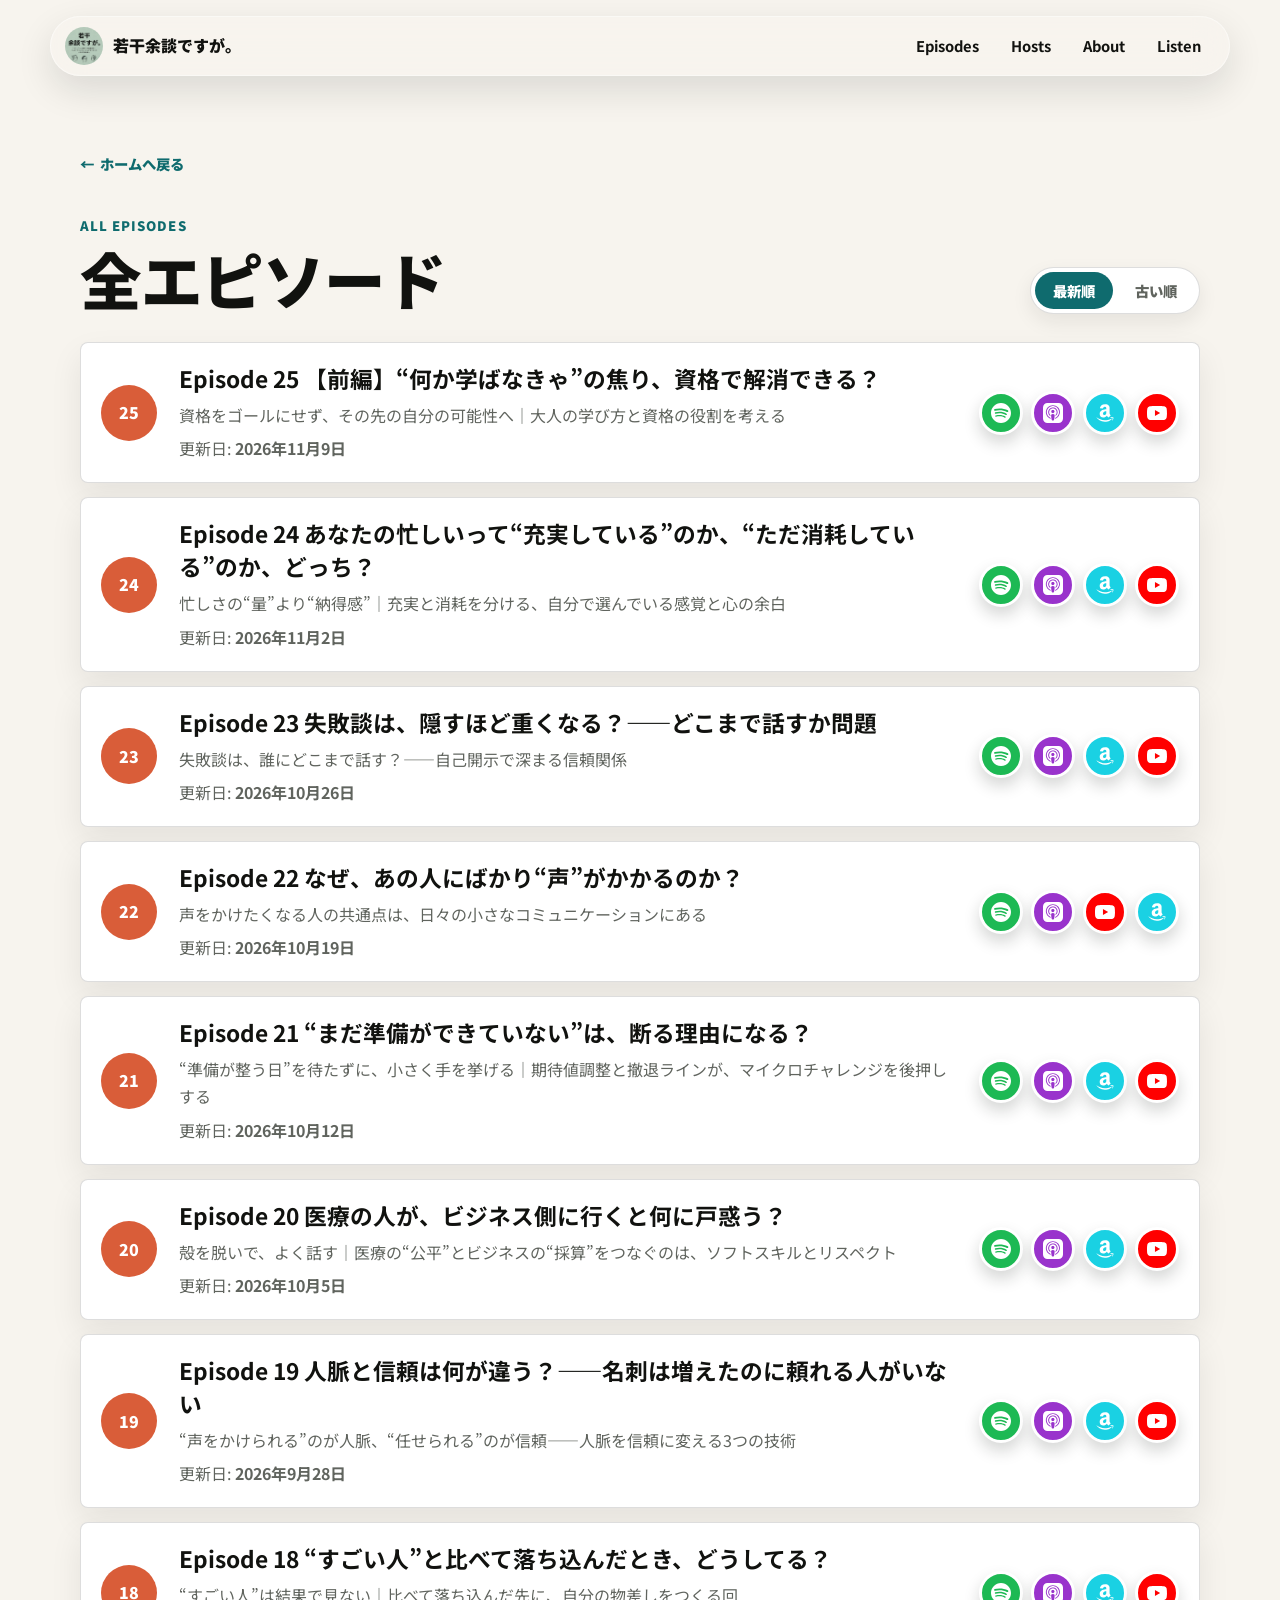
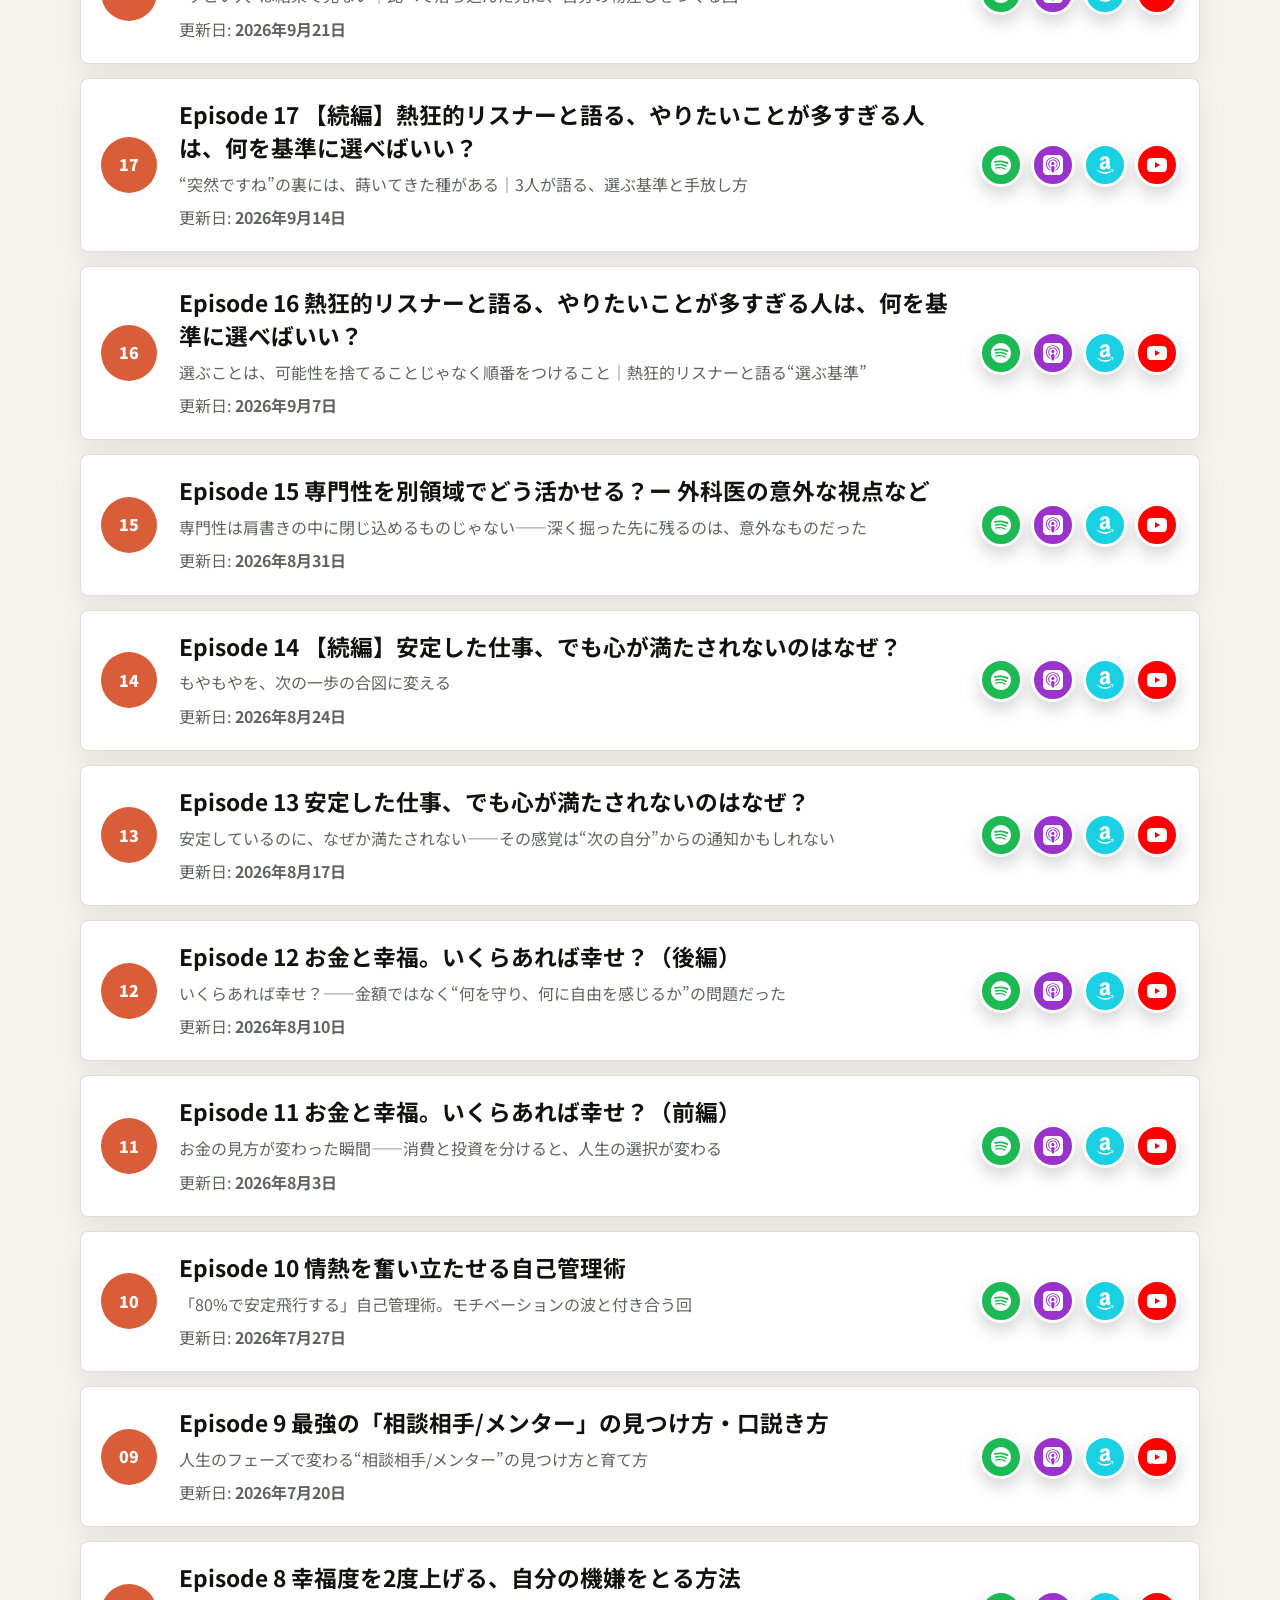
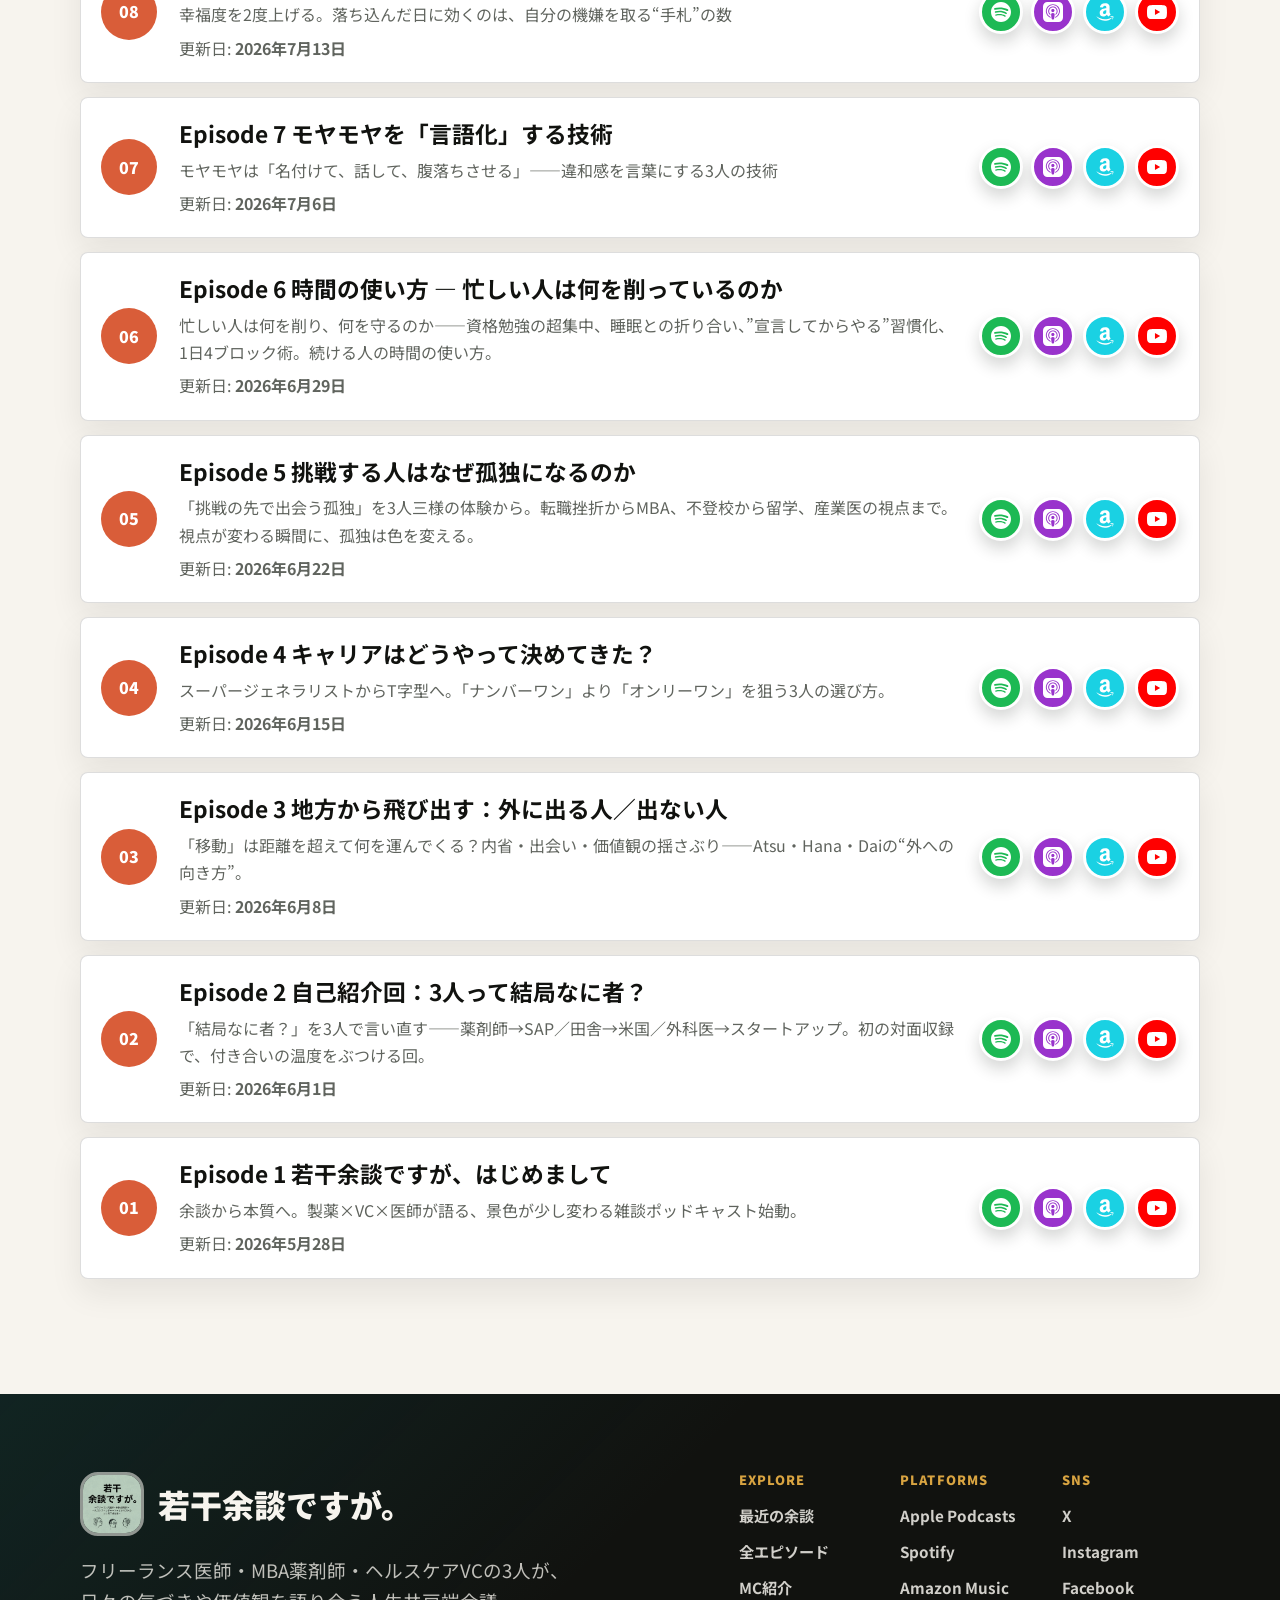
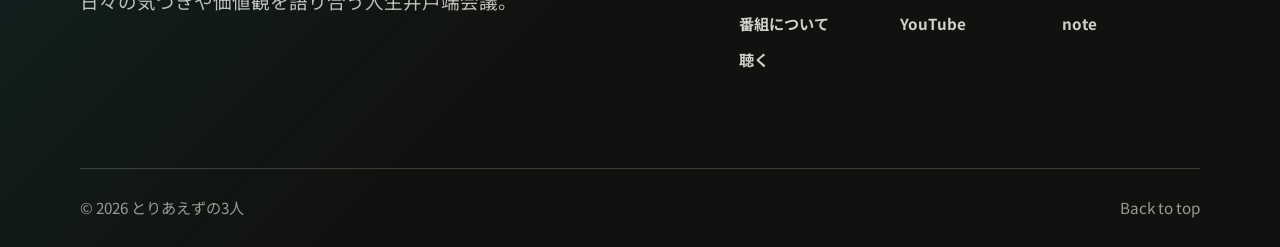
==== commit c0a5d326: "Add published Episode 25 to episode archive" ====
--- a/episodes.html
+++ b/episodes.html
@@ -50,6 +50,28 @@
         </div>
 
         <div class="episode-list" id="archive-list">
+          <article class="episode-card" data-ep="25">
+              <div class="episode-number">25</div>
+              <div>
+                <h3><a href="https://open.spotify.com/episode/7MfqqxPtfT8niq92hk6iGO" target="_blank" rel="noopener noreferrer">Episode 25 【前編】“何か学ばなきゃ”の焦り、資格で解消できる？</a></h3>
+                <p>資格をゴールにせず、その先の自分の可能性へ｜大人の学び方と資格の役割を考える</p>
+                <p>更新日: <strong>2026年11月9日</strong></p>
+              </div>
+              <div class="episode-links" aria-label="第25回を聴く">
+                <a class="icon-link spotify" href="https://open.spotify.com/episode/7MfqqxPtfT8niq92hk6iGO" target="_blank" rel="noopener noreferrer" aria-label="第25回をSpotifyで聴く" title="Spotify">
+                  <svg viewBox="0 0 24 24" width="20" height="20" fill="currentColor" aria-hidden="true"><path d="M12 0C5.4 0 0 5.4 0 12s5.4 12 12 12 12-5.4 12-12S18.66 0 12 0zm5.521 17.34c-.24.359-.66.48-1.021.24-2.82-1.74-6.36-2.101-10.561-1.141-.418.122-.779-.179-.899-.539-.12-.421.18-.78.54-.9 4.56-1.021 8.52-.6 11.64 1.32.42.18.479.659.301 1.02zm1.44-3.3c-.301.42-.841.6-1.262.3-3.239-1.98-8.159-2.58-11.939-1.38-.479.12-1.02-.12-1.14-.6-.12-.48.12-1.021.6-1.141C9.6 9.9 15 10.561 18.72 12.84c.361.181.54.78.241 1.2zm.12-3.36C15.24 8.4 8.82 8.16 5.16 9.301c-.6.179-1.2-.181-1.38-.721-.18-.601.18-1.2.72-1.381 4.26-1.26 11.28-1.02 15.721 1.621.539.3.719 1.02.419 1.56-.299.421-1.02.599-1.559.3z"/></svg>
+                </a>
+                <a class="icon-link apple" href="https://podcasts.apple.com/jp/podcast/ep25-%E5%89%8D%E7%B7%A8-%E4%BD%95%E3%81%8B%E5%AD%A6%E3%81%B0%E3%81%AA%E3%81%8D%E3%82%83-%E3%81%AE%E7%84%A6%E3%82%8A-%E8%B3%87%E6%A0%BC%E3%81%A7%E8%A7%A3%E6%B6%88%E3%81%A7%E3%81%8D%E3%82%8B/id1896831796?i=1000800612348" target="_blank" rel="noopener noreferrer" aria-label="第25回をApple Podcastsで聴く" title="Apple Podcasts">
+                  <svg viewBox="0 0 24 24" width="20" height="20" fill="currentColor" aria-hidden="true"><path d="M5.34 0A5.328 5.328 0 000 5.34v13.32A5.328 5.328 0 005.34 24h13.32A5.328 5.328 0 0024 18.66V5.34A5.328 5.328 0 0018.66 0zm6.525 2.568c2.336 0 4.448.902 6.056 2.587 1.224 1.272 1.912 2.619 2.264 4.392.12.59.12 2.2.007 2.864a8.506 8.506 0 01-3.24 5.296c-.608.46-2.096 1.261-2.336 1.261-.088 0-.096-.091-.056-.46.072-.592.144-.715.48-.856.536-.224 1.448-.874 2.008-1.435a7.644 7.644 0 002.008-3.536c.208-.824.184-2.656-.048-3.504-.728-2.696-2.928-4.792-5.624-5.352-.784-.16-2.208-.16-3 0-2.728.56-4.984 2.76-5.672 5.528-.184.752-.184 2.584 0 3.336.456 1.832 1.64 3.512 3.192 4.512.304.2.672.408.824.472.336.144.408.264.472.856.04.36.03.464-.056.464-.056 0-.464-.176-.896-.384l-.04-.03c-2.472-1.216-4.056-3.274-4.632-6.012-.144-.706-.168-2.392-.03-3.04.36-1.74 1.048-3.1 2.192-4.304 1.648-1.737 3.768-2.656 6.128-2.656zm.134 2.81c.409.004.803.04 1.106.106 2.784.62 4.76 3.408 4.376 6.174-.152 1.114-.536 2.03-1.216 2.88-.336.43-1.152 1.15-1.296 1.15-.023 0-.048-.272-.048-.603v-.605l.416-.496c1.568-1.878 1.456-4.502-.256-6.224-.664-.67-1.432-1.064-2.424-1.246-.64-.118-.776-.118-1.448-.008-1.02.167-1.81.562-2.512 1.256-1.72 1.704-1.832 4.342-.264 6.222l.413.496v.608c0 .336-.027.608-.06.608-.03 0-.264-.16-.512-.36l-.034-.011c-.832-.664-1.568-1.842-1.872-2.997-.184-.698-.184-2.024.008-2.72.504-1.878 1.888-3.335 3.808-4.019.41-.145 1.133-.22 1.814-.211zm-.13 2.99c.31 0 .62.06.844.178.488.253.888.745 1.04 1.259.464 1.578-1.208 2.96-2.72 2.254h-.015c-.712-.331-1.096-.956-1.104-1.77 0-.733.408-1.371 1.112-1.745.224-.117.534-.176.844-.176zm-.011 4.728c.988-.004 1.706.349 1.97.97.198.464.124 1.932-.218 4.302-.232 1.656-.36 2.074-.68 2.356-.44.39-1.064.498-1.656.288h-.003c-.716-.257-.87-.605-1.164-2.644-.341-2.37-.416-3.838-.218-4.302.262-.616.974-.966 1.97-.97z"/></svg>
+                </a>
+                <a class="icon-link amazon" href="https://music.amazon.co.jp/podcasts/3bfaa50d-1355-433d-9653-265e757d8921/episodes/eb69225c-2fd3-43cd-a5d5-fcf6d5602580/mbavc-ep25-" target="_blank" rel="noopener noreferrer" aria-label="第25回をAmazon Musicで聴く" title="Amazon Music">
+                  <svg viewBox="0 0 448 512" width="20" height="20" fill="currentColor" aria-hidden="true"><path d="M257.2 162.7c-48.7 1.8-169.5 15.5-169.5 117.5 0 109.5 138.3 114 183.5 43.2 6.5 10.2 35.4 37.5 45.3 46.8l56.8-56S341 288.9 341 261.4V114.3C341 89 316.5 32 228.7 32 140.7 32 94 87 94 136.3l73.5 6.8c16.3-49.5 54.2-49.5 54.2-49.5 40.7-.1 35.5 29.8 35.5 69.1zm0 86.8c0 80-84.2 68-84.2 17.2 0-47.2 50.5-56.7 84.2-57.8v40.6zm136 163.5c-7.7 10-70 67-174.5 67S34.2 408.5 9.7 379c-6.8-7.7 1-11.3 5.5-8.3C88.5 415.2 203 488.5 387.7 401c7.5-3.7 13.3 2 5.5 12zm39.8 2.2c-6.5 15.8-16 26.8-21.2 31-5.5 4.5-9.5 2.7-6.5-3.8s19.3-46.5 12.7-55c-6.5-8.3-37-4.3-48-3.2-10.8 1-13 2-14-.3-2.3-5.7 21.7-15.5 37.5-17.5 15.7-1.8 41-.8 46 5.7 3.7 5.1 0 27.1-6.5 43.1z"/></svg>
+                </a>
+                <a class="icon-link youtube" href="https://youtu.be/jqSI5_wYQU0" target="_blank" rel="noopener noreferrer" aria-label="第25回をYouTubeで観る" title="YouTube">
+                  <svg viewBox="0 0 24 24" width="20" height="20" fill="currentColor" aria-hidden="true"><path d="M23.498 6.186a3.016 3.016 0 0 0-2.122-2.136C19.505 3.545 12 3.545 12 3.545s-7.505 0-9.377.505A3.017 3.017 0 0 0 .502 6.186C0 8.07 0 12 0 12s0 3.93.502 5.814a3.016 3.016 0 0 0 2.122 2.136c1.871.505 9.376.505 9.376.505s7.505 0 9.377-.505a3.015 3.015 0 0 0 2.122-2.136C24 15.93 24 12 24 12s0-3.93-.502-5.814zM9.545 15.568V8.432L15.818 12l-6.273 3.568z"/></svg>
+                </a>
+              </div>
+            </article>
           <article class="episode-card" data-ep="24">
               <div class="episode-number">24</div>
               <div>
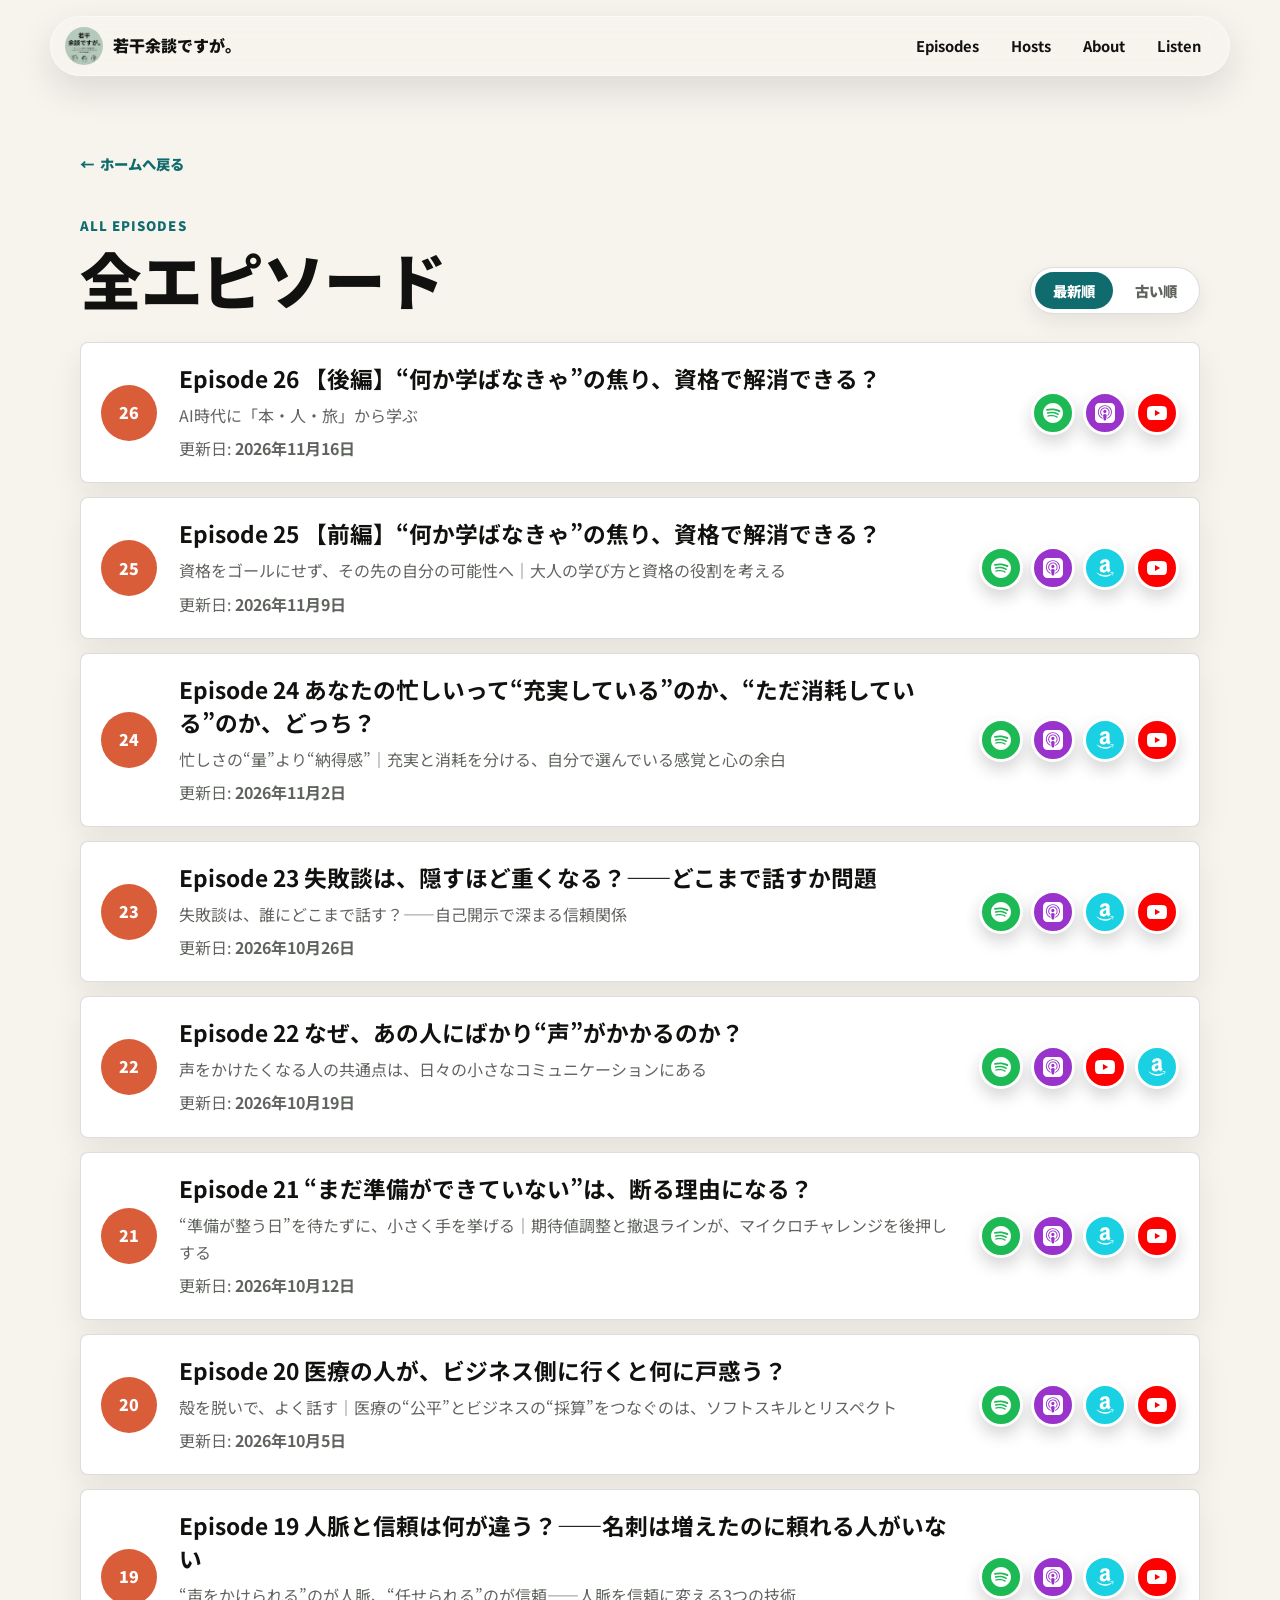
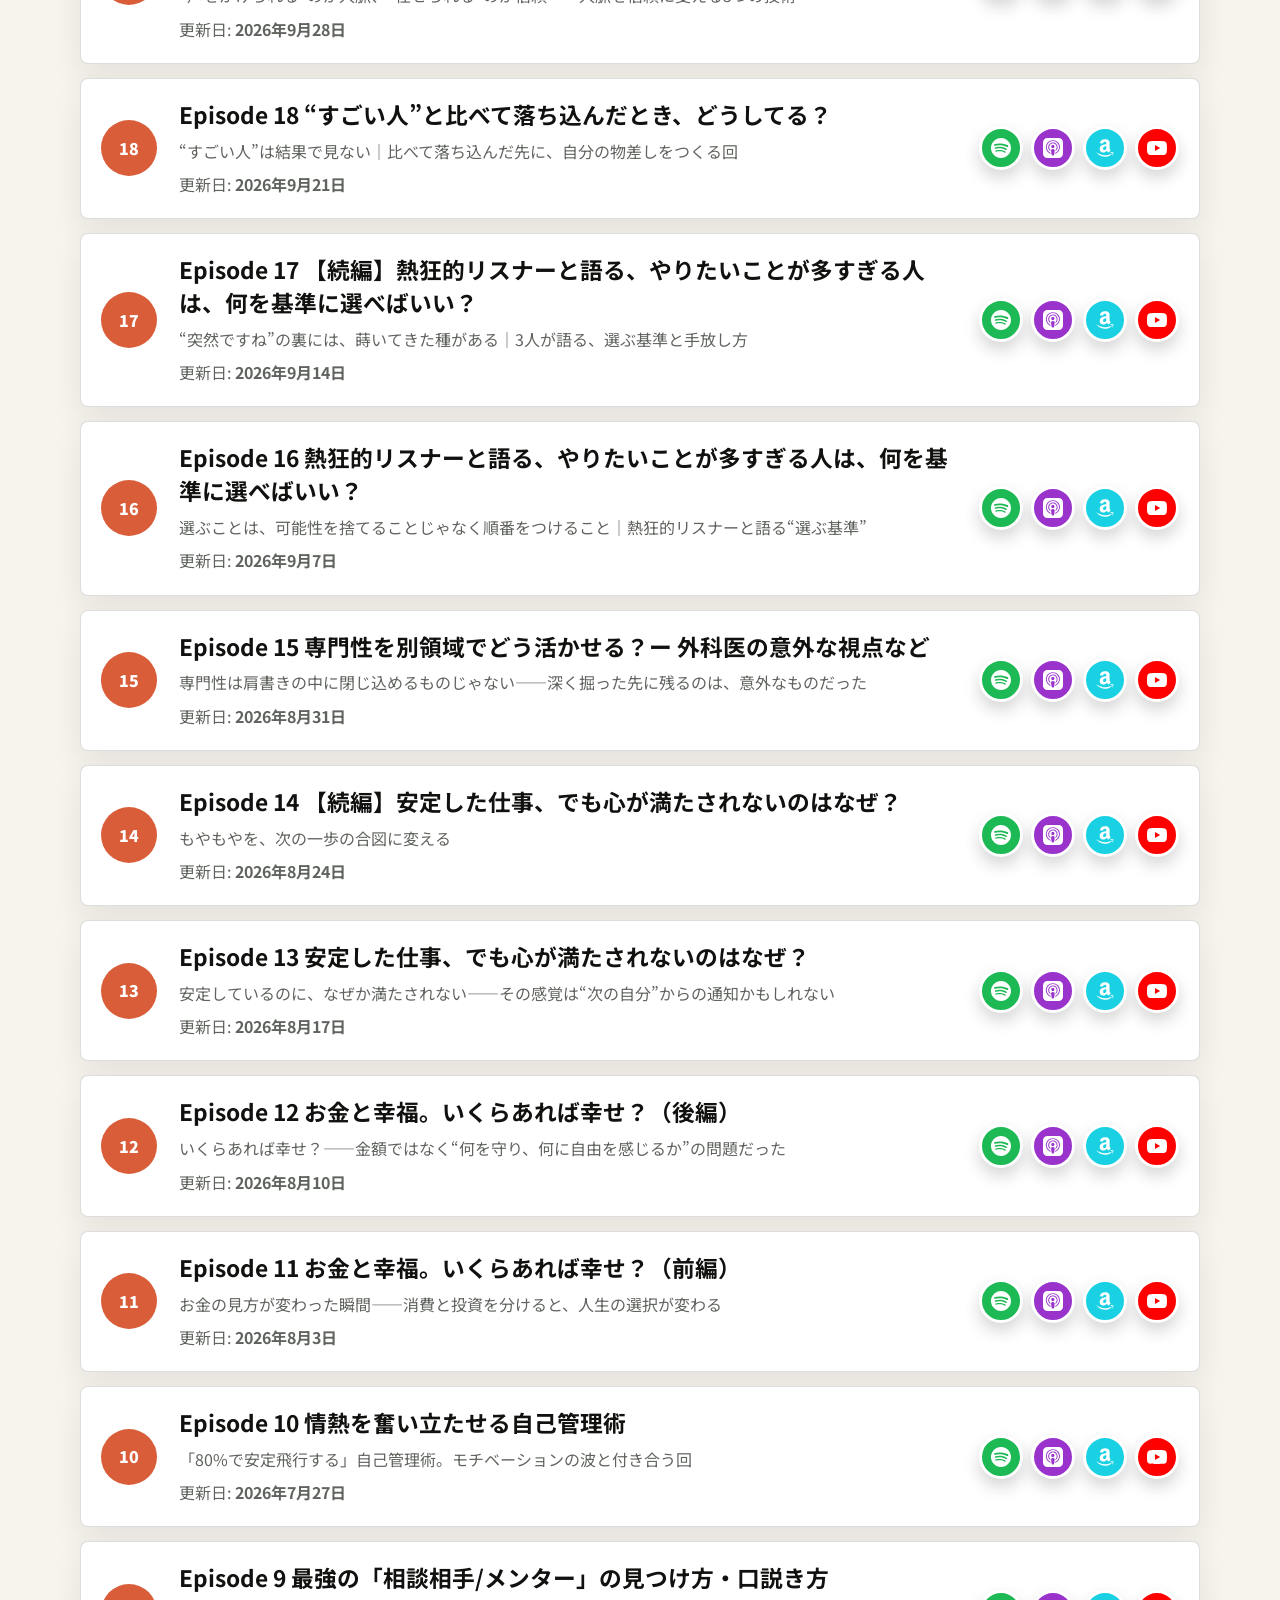
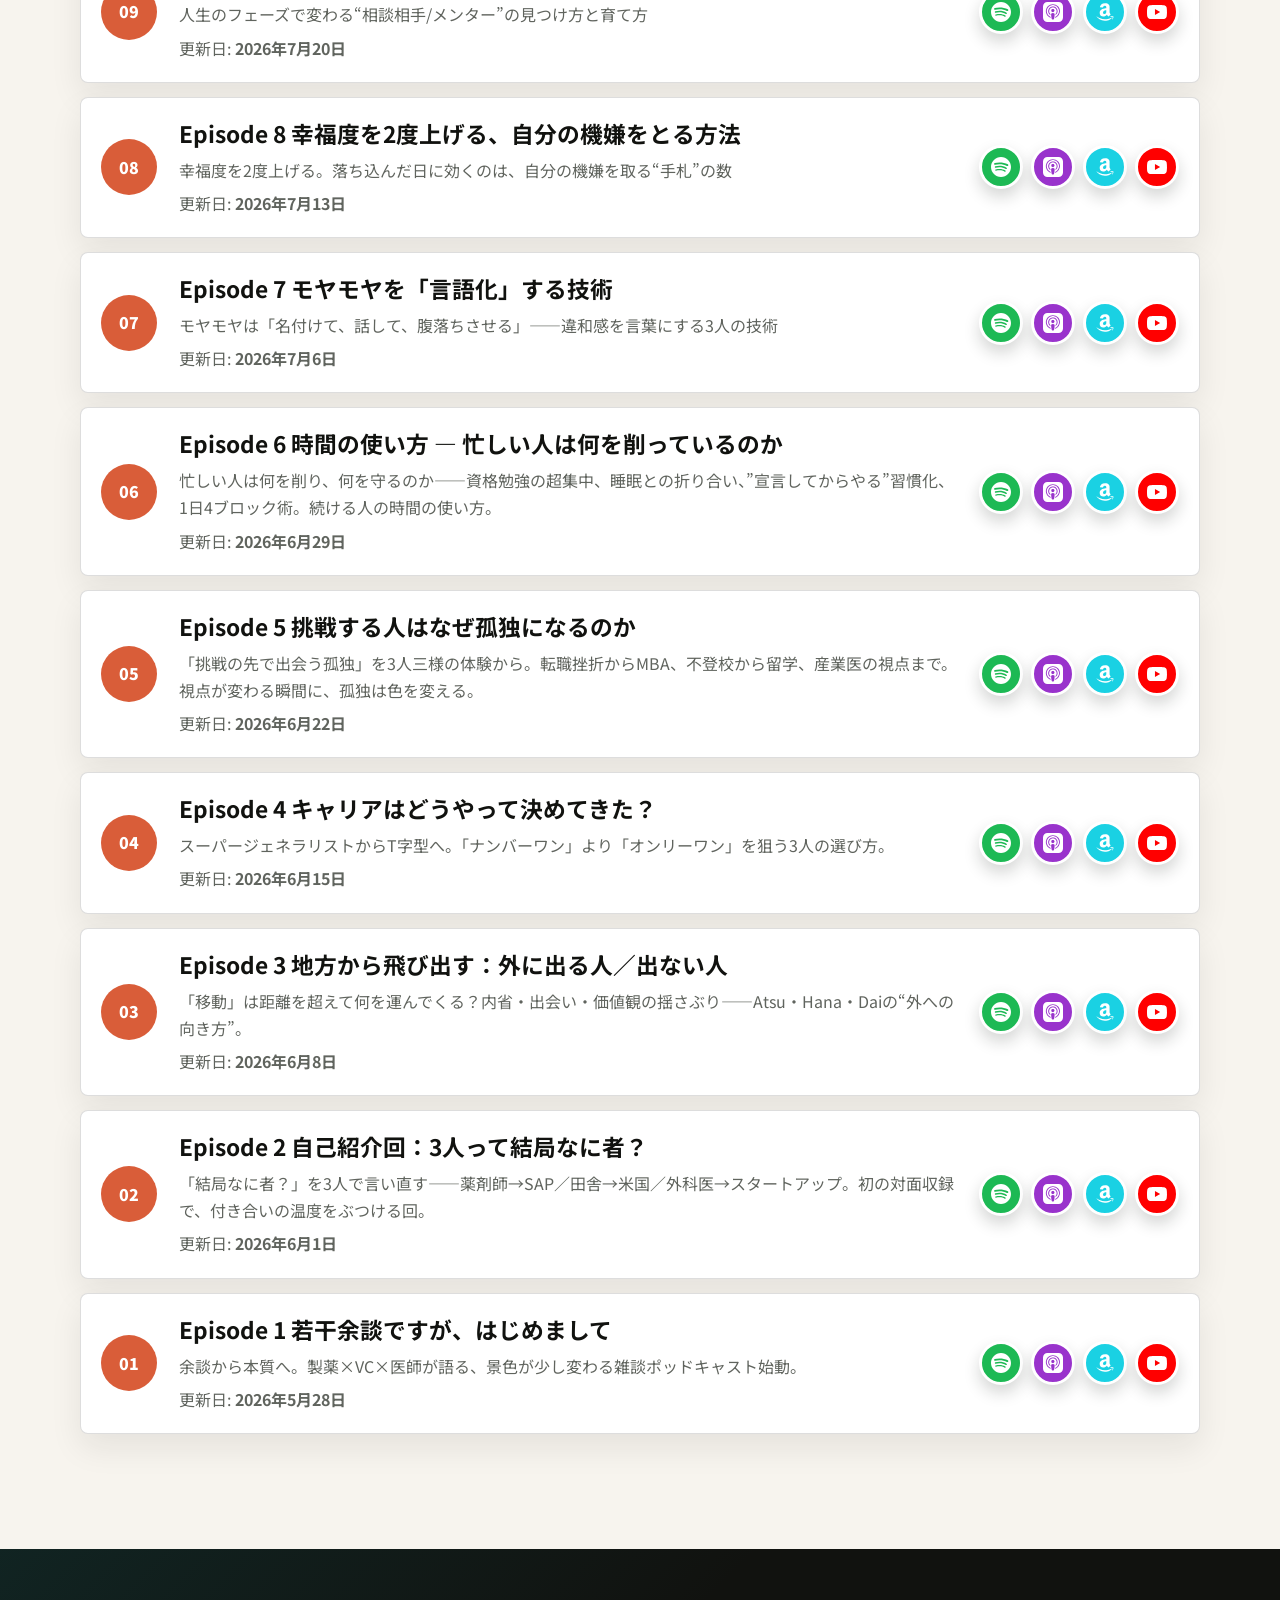
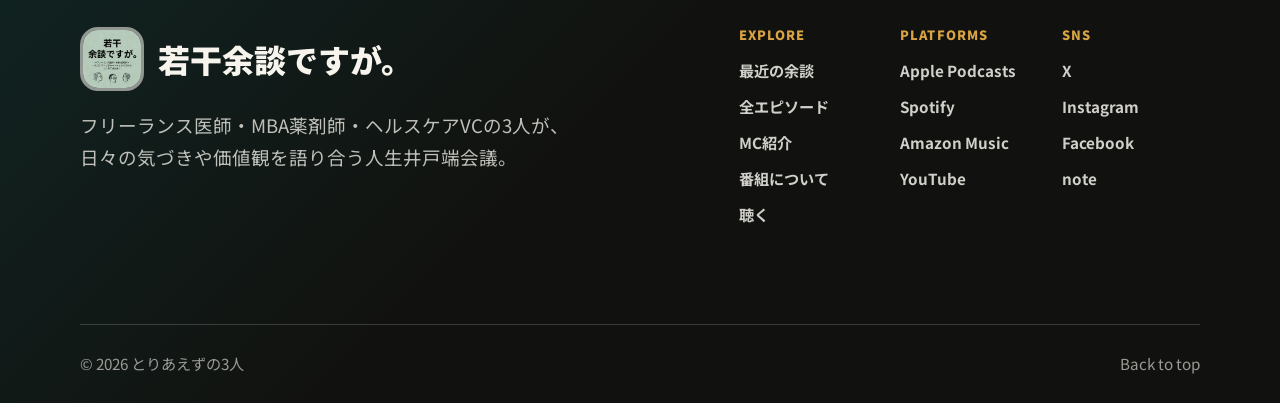
==== commit edf3161a: "Publish Episode 26 to landing page and episode archive" ====
--- a/episodes.html
+++ b/episodes.html
@@ -50,6 +50,25 @@
         </div>
 
         <div class="episode-list" id="archive-list">
+          <article class="episode-card" data-ep="26">
+              <div class="episode-number">26</div>
+              <div>
+                <h3><a href="https://open.spotify.com/episode/6DwOPSthlSH7TmTdUNlR1l" target="_blank" rel="noopener noreferrer">Episode 26 【後編】“何か学ばなきゃ”の焦り、資格で解消できる？</a></h3>
+                <p>AI時代に「本・人・旅」から学ぶ</p>
+                <p>更新日: <strong>2026年11月16日</strong></p>
+              </div>
+              <div class="episode-links" aria-label="第26回を聴く">
+                <a class="icon-link spotify" href="https://open.spotify.com/episode/6DwOPSthlSH7TmTdUNlR1l" target="_blank" rel="noopener noreferrer" aria-label="第26回をSpotifyで聴く" title="Spotify">
+                  <svg viewBox="0 0 24 24" width="20" height="20" fill="currentColor" aria-hidden="true"><path d="M12 0C5.4 0 0 5.4 0 12s5.4 12 12 12 12-5.4 12-12S18.66 0 12 0zm5.521 17.34c-.24.359-.66.48-1.021.24-2.82-1.74-6.36-2.101-10.561-1.141-.418.122-.779-.179-.899-.539-.12-.421.18-.78.54-.9 4.56-1.021 8.52-.6 11.64 1.32.42.18.479.659.301 1.02zm1.44-3.3c-.301.42-.841.6-1.262.3-3.239-1.98-8.159-2.58-11.939-1.38-.479.12-1.02-.12-1.14-.6-.12-.48.12-1.021.6-1.141C9.6 9.9 15 10.561 18.72 12.84c.361.181.54.78.241 1.2zm.12-3.36C15.24 8.4 8.82 8.16 5.16 9.301c-.6.179-1.2-.181-1.38-.721-.18-.601.18-1.2.72-1.381 4.26-1.26 11.28-1.02 15.721 1.621.539.3.719 1.02.419 1.56-.299.421-1.02.599-1.559.3z"/></svg>
+                </a>
+                <a class="icon-link apple" href="https://podcasts.apple.com/jp/podcast/id1896831796?i=1000802120498" target="_blank" rel="noopener noreferrer" aria-label="第26回をApple Podcastsで聴く" title="Apple Podcasts">
+                  <svg viewBox="0 0 24 24" width="20" height="20" fill="currentColor" aria-hidden="true"><path d="M5.34 0A5.328 5.328 0 000 5.34v13.32A5.328 5.328 0 005.34 24h13.32A5.328 5.328 0 0024 18.66V5.34A5.328 5.328 0 0018.66 0zm6.525 2.568c2.336 0 4.448.902 6.056 2.587 1.224 1.272 1.912 2.619 2.264 4.392.12.59.12 2.2.007 2.864a8.506 8.506 0 01-3.24 5.296c-.608.46-2.096 1.261-2.336 1.261-.088 0-.096-.091-.056-.46.072-.592.144-.715.48-.856.536-.224 1.448-.874 2.008-1.435a7.644 7.644 0 002.008-3.536c.208-.824.184-2.656-.048-3.504-.728-2.696-2.928-4.792-5.624-5.352-.784-.16-2.208-.16-3 0-2.728.56-4.984 2.76-5.672 5.528-.184.752-.184 2.584 0 3.336.456 1.832 1.64 3.512 3.192 4.512.304.2.672.408.824.472.336.144.408.264.472.856.04.36.03.464-.056.464-.056 0-.464-.176-.896-.384l-.04-.03c-2.472-1.216-4.056-3.274-4.632-6.012-.144-.706-.168-2.392-.03-3.04.36-1.74 1.048-3.1 2.192-4.304 1.648-1.737 3.768-2.656 6.128-2.656zm.134 2.81c.409.004.803.04 1.106.106 2.784.62 4.76 3.408 4.376 6.174-.152 1.114-.536 2.03-1.216 2.88-.336.43-1.152 1.15-1.296 1.15-.023 0-.048-.272-.048-.603v-.605l.416-.496c1.568-1.878 1.456-4.502-.256-6.224-.664-.67-1.432-1.064-2.424-1.246-.64-.118-.776-.118-1.448-.008-1.02.167-1.81.562-2.512 1.256-1.72 1.704-1.832 4.342-.264 6.222l.413.496v.608c0 .336-.027.608-.06.608-.03 0-.264-.16-.512-.36l-.034-.011c-.832-.664-1.568-1.842-1.872-2.997-.184-.698-.184-2.024.008-2.72.504-1.878 1.888-3.335 3.808-4.019.41-.145 1.133-.22 1.814-.211zm-.13 2.99c.31 0 .62.06.844.178.488.253.888.745 1.04 1.259.464 1.578-1.208 2.96-2.72 2.254h-.015c-.712-.331-1.096-.956-1.104-1.77 0-.733.408-1.371 1.112-1.745.224-.117.534-.176.844-.176zm-.011 4.728c.988-.004 1.706.349 1.97.97.198.464.124 1.932-.218 4.302-.232 1.656-.36 2.074-.68 2.356-.44.39-1.064.498-1.656.288h-.003c-.716-.257-.87-.605-1.164-2.644-.341-2.37-.416-3.838-.218-4.302.262-.616.974-.966 1.97-.97z"/></svg>
+                </a>
+                <a class="icon-link youtube" href="https://www.youtube.com/watch?v=Dg6-Ve5otGs" target="_blank" rel="noopener noreferrer" aria-label="第26回をYouTubeで観る" title="YouTube">
+                  <svg viewBox="0 0 24 24" width="20" height="20" fill="currentColor" aria-hidden="true"><path d="M23.498 6.186a3.016 3.016 0 0 0-2.122-2.136C19.505 3.545 12 3.545 12 3.545s-7.505 0-9.377.505A3.017 3.017 0 0 0 .502 6.186C0 8.07 0 12 0 12s0 3.93.502 5.814a3.016 3.016 0 0 0 2.122 2.136c1.871.505 9.376.505 9.376.505s7.505 0 9.377-.505a3.015 3.015 0 0 0 2.122-2.136C24 15.93 24 12 24 12s0-3.93-.502-5.814zM9.545 15.568V8.432L15.818 12l-6.273 3.568z"/></svg>
+                </a>
+              </div>
+            </article>
           <article class="episode-card" data-ep="25">
               <div class="episode-number">25</div>
               <div>
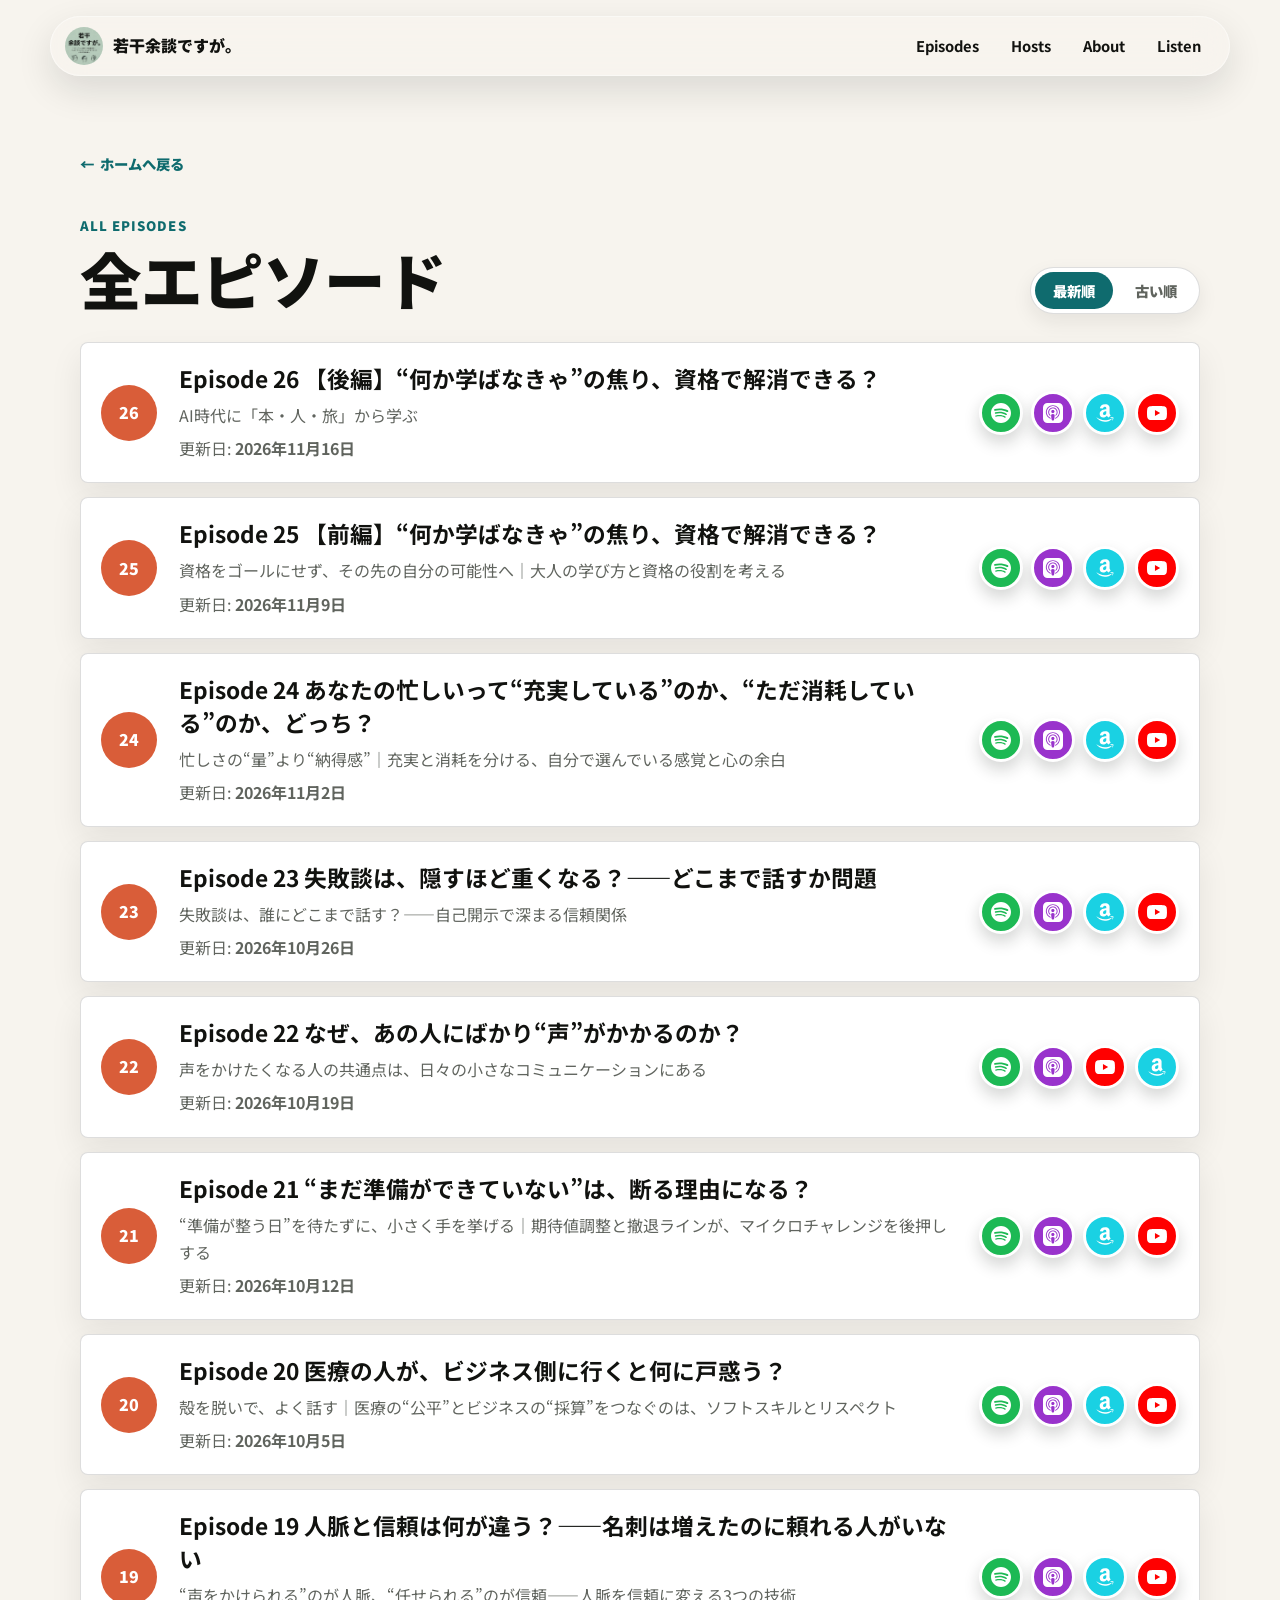
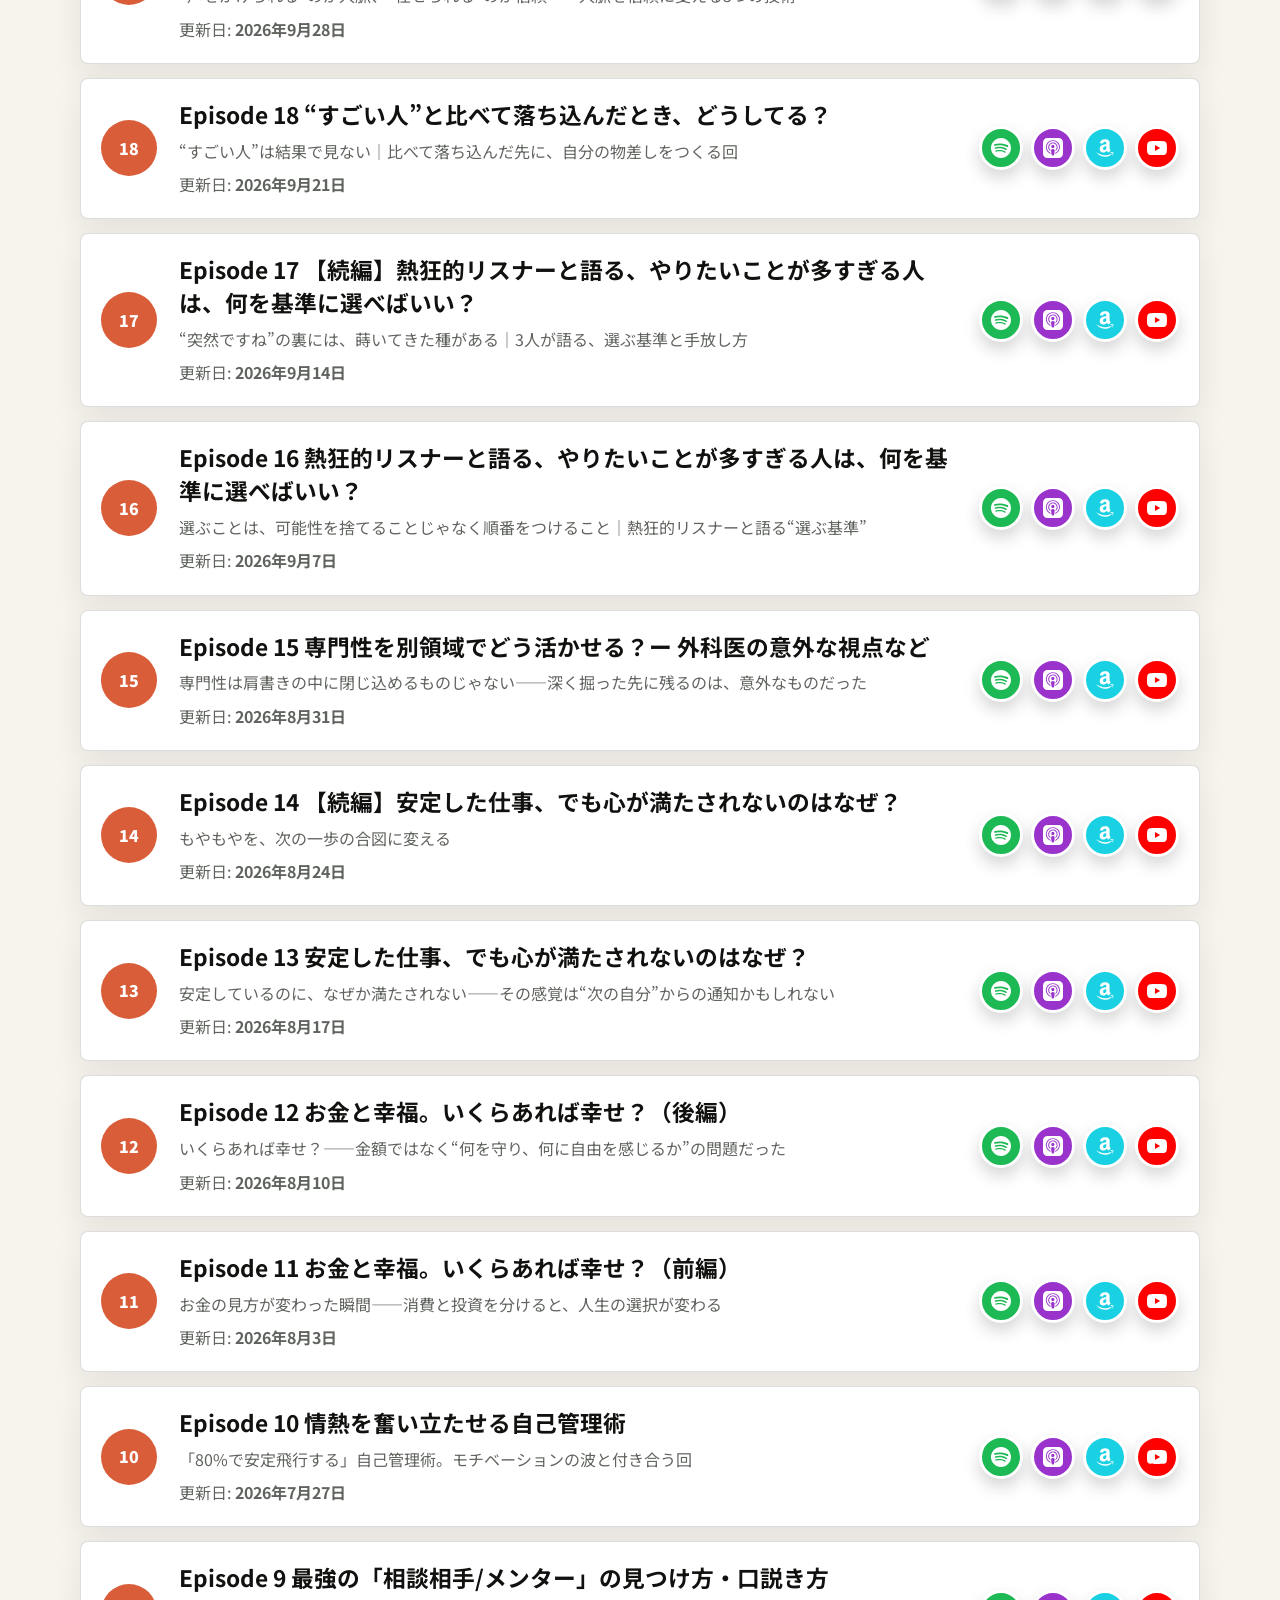
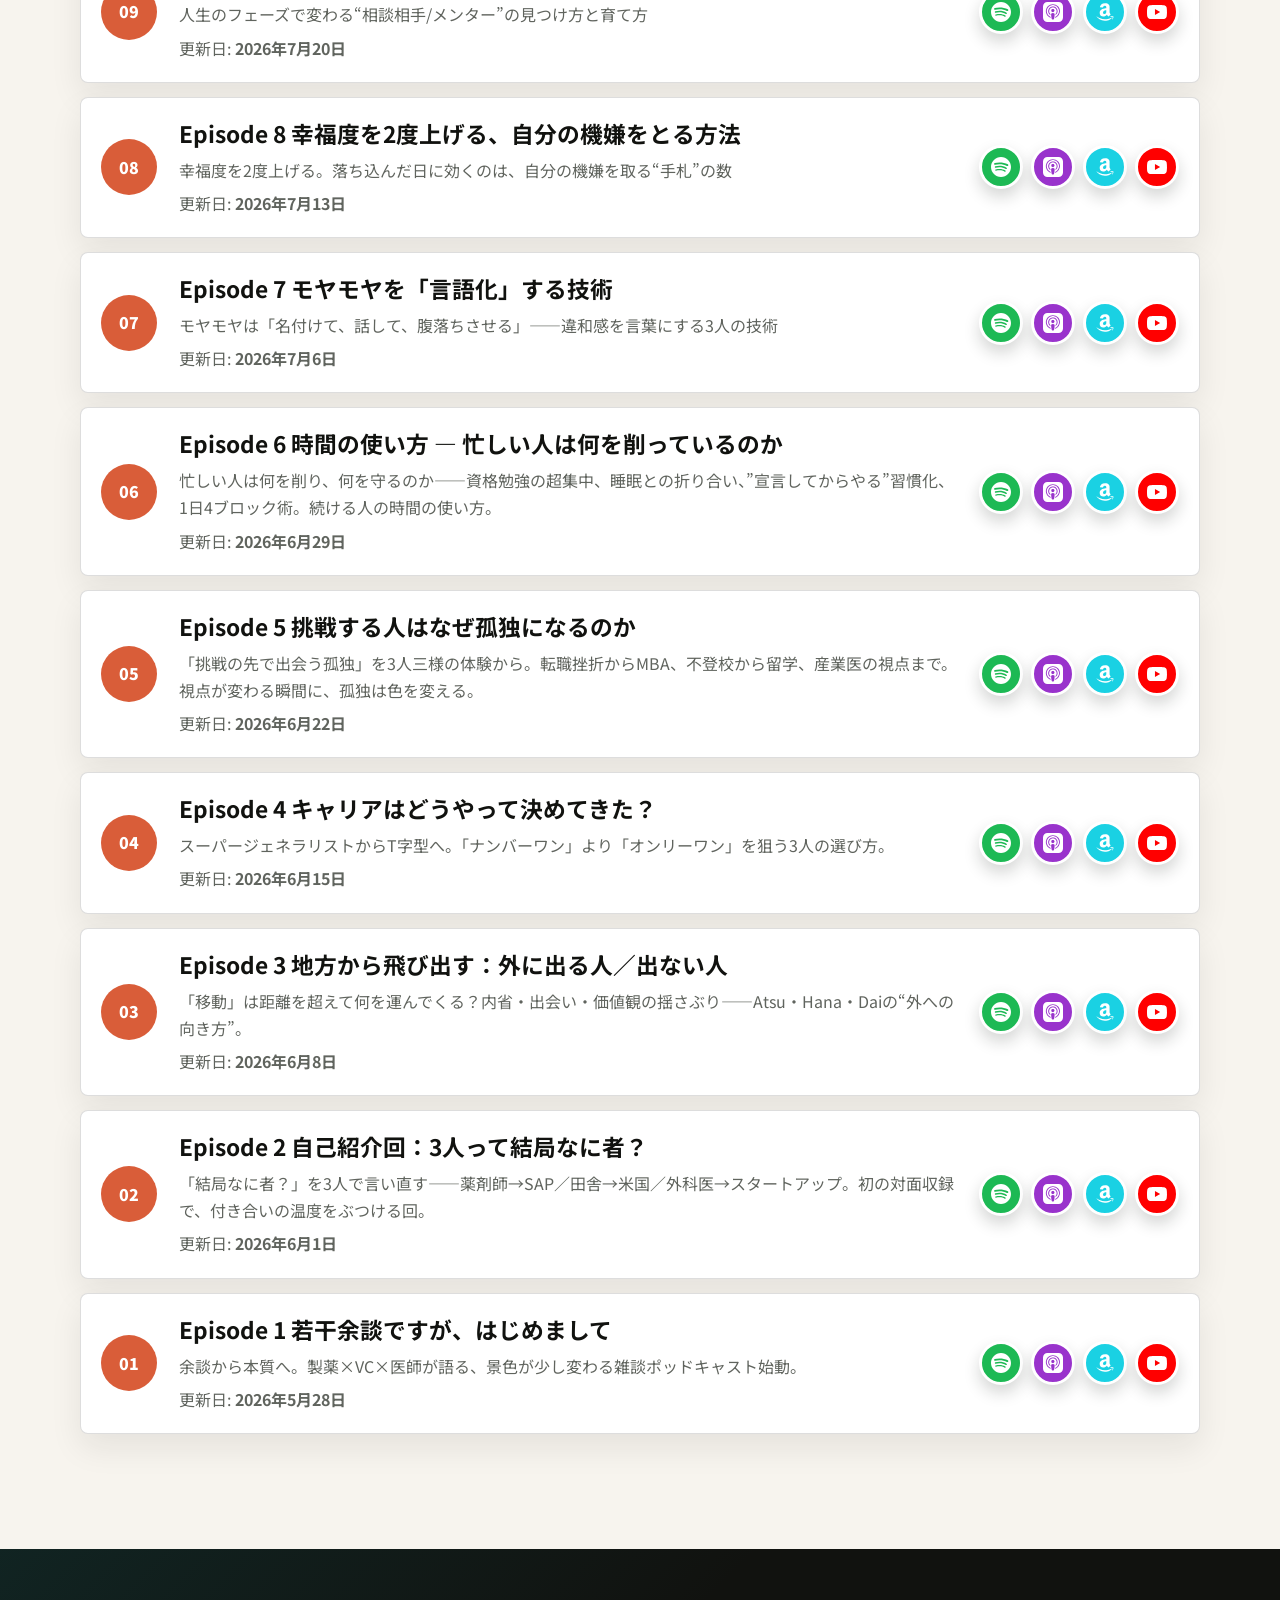
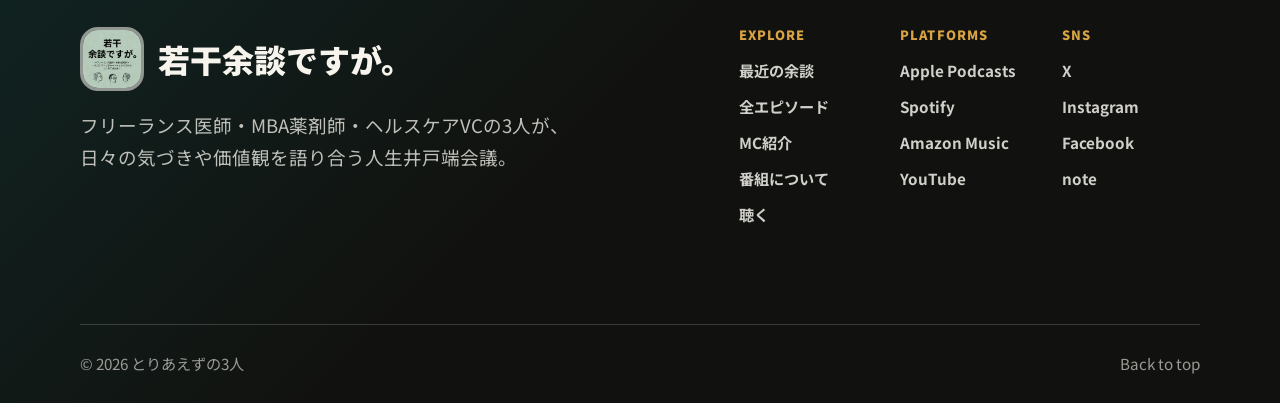
==== commit 6a5831a4: "Add verified Amazon Music link to Episode 26" ====
--- a/episodes.html
+++ b/episodes.html
@@ -63,6 +63,9 @@
                 </a>
                 <a class="icon-link apple" href="https://podcasts.apple.com/jp/podcast/id1896831796?i=1000802120498" target="_blank" rel="noopener noreferrer" aria-label="第26回をApple Podcastsで聴く" title="Apple Podcasts">
                   <svg viewBox="0 0 24 24" width="20" height="20" fill="currentColor" aria-hidden="true"><path d="M5.34 0A5.328 5.328 0 000 5.34v13.32A5.328 5.328 0 005.34 24h13.32A5.328 5.328 0 0024 18.66V5.34A5.328 5.328 0 0018.66 0zm6.525 2.568c2.336 0 4.448.902 6.056 2.587 1.224 1.272 1.912 2.619 2.264 4.392.12.59.12 2.2.007 2.864a8.506 8.506 0 01-3.24 5.296c-.608.46-2.096 1.261-2.336 1.261-.088 0-.096-.091-.056-.46.072-.592.144-.715.48-.856.536-.224 1.448-.874 2.008-1.435a7.644 7.644 0 002.008-3.536c.208-.824.184-2.656-.048-3.504-.728-2.696-2.928-4.792-5.624-5.352-.784-.16-2.208-.16-3 0-2.728.56-4.984 2.76-5.672 5.528-.184.752-.184 2.584 0 3.336.456 1.832 1.64 3.512 3.192 4.512.304.2.672.408.824.472.336.144.408.264.472.856.04.36.03.464-.056.464-.056 0-.464-.176-.896-.384l-.04-.03c-2.472-1.216-4.056-3.274-4.632-6.012-.144-.706-.168-2.392-.03-3.04.36-1.74 1.048-3.1 2.192-4.304 1.648-1.737 3.768-2.656 6.128-2.656zm.134 2.81c.409.004.803.04 1.106.106 2.784.62 4.76 3.408 4.376 6.174-.152 1.114-.536 2.03-1.216 2.88-.336.43-1.152 1.15-1.296 1.15-.023 0-.048-.272-.048-.603v-.605l.416-.496c1.568-1.878 1.456-4.502-.256-6.224-.664-.67-1.432-1.064-2.424-1.246-.64-.118-.776-.118-1.448-.008-1.02.167-1.81.562-2.512 1.256-1.72 1.704-1.832 4.342-.264 6.222l.413.496v.608c0 .336-.027.608-.06.608-.03 0-.264-.16-.512-.36l-.034-.011c-.832-.664-1.568-1.842-1.872-2.997-.184-.698-.184-2.024.008-2.72.504-1.878 1.888-3.335 3.808-4.019.41-.145 1.133-.22 1.814-.211zm-.13 2.99c.31 0 .62.06.844.178.488.253.888.745 1.04 1.259.464 1.578-1.208 2.96-2.72 2.254h-.015c-.712-.331-1.096-.956-1.104-1.77 0-.733.408-1.371 1.112-1.745.224-.117.534-.176.844-.176zm-.011 4.728c.988-.004 1.706.349 1.97.97.198.464.124 1.932-.218 4.302-.232 1.656-.36 2.074-.68 2.356-.44.39-1.064.498-1.656.288h-.003c-.716-.257-.87-.605-1.164-2.644-.341-2.37-.416-3.838-.218-4.302.262-.616.974-.966 1.97-.97z"/></svg>
+                </a>
+                <a class="icon-link amazon" href="https://music.amazon.co.jp/podcasts/3bfaa50d-1355-433d-9653-265e757d8921/episodes/744b6450-5302-4003-a22b-5cefc73b0d53/%E3%80%90%E6%AF%8E%E9%80%B1%E6%9C%88%E6%9B%9C%E6%9B%B4%E6%96%B0%E3%80%91%E8%8B%A5%E5%B9%B2%E4%BD%99%E8%AB%87%E3%81%A7%E3%81%99%E3%81%8C%E3%80%82%E3%80%9C%E3%83%95%E3%83%AA%E3%83%BC%E3%83%A9%E3%83%B3%E3%82%B9%E5%8C%BB%E5%B8%AB%E3%83%BBmba%E8%96%AC%E5%89%A4%E5%B8%AB%E3%83%BB%E3%83%98%E3%83%AB%E3%82%B9%E3%82%B1%E3%82%A2vc%E3%81%AE%E4%BA%BA%E7%94%9F%E4%BA%95%E6%88%B8%E7%AB%AF%E4%BC%9A%E8%AD%B0%E3%80%9C-ep26-%E3%80%90%E5%BE%8C%E7%B7%A8%E3%80%91%E2%80%9C%E4%BD%95%E3%81%8B%E5%AD%A6%E3%81%B0%E3%81%AA%E3%81%8D%E3%82%83%E2%80%9D%E3%81%AE%E7%84%A6%E3%82%8A%E3%80%81%E8%B3%87%E6%A0%BC%E3%81%A7%E8%A7%A3%E6%B6%88%E3%81%A7%E3%81%8D%E3%82%8B%EF%BC%9F" target="_blank" rel="noopener noreferrer" aria-label="第26回をAmazon Musicで聴く" title="Amazon Music">
+                  <svg viewBox="0 0 448 512" width="20" height="20" fill="currentColor" aria-hidden="true"><path d="M257.2 162.7c-48.7 1.8-169.5 15.5-169.5 117.5 0 109.5 138.3 114 183.5 43.2 6.5 10.2 35.4 37.5 45.3 46.8l56.8-56S341 288.9 341 261.4V114.3C341 89 316.5 32 228.7 32 140.7 32 94 87 94 136.3l73.5 6.8c16.3-49.5 54.2-49.5 54.2-49.5 40.7-.1 35.5 29.8 35.5 69.1zm0 86.8c0 80-84.2 68-84.2 17.2 0-47.2 50.5-56.7 84.2-57.8v40.6zm136 163.5c-7.7 10-70 67-174.5 67S34.2 408.5 9.7 379c-6.8-7.7 1-11.3 5.5-8.3C88.5 415.2 203 488.5 387.7 401c7.5-3.7 13.3 2 5.5 12zm39.8 2.2c-6.5 15.8-16 26.8-21.2 31-5.5 4.5-9.5 2.7-6.5-3.8s19.3-46.5 12.7-55c-6.5-8.3-37-4.3-48-3.2-10.8 1-13 2-14-.3-2.3-5.7 21.7-15.5 37.5-17.5 15.7-1.8 41-.8 46 5.7 3.7 5.1 0 27.1-6.5 43.1z"/></svg>
                 </a>
                 <a class="icon-link youtube" href="https://www.youtube.com/watch?v=Dg6-Ve5otGs" target="_blank" rel="noopener noreferrer" aria-label="第26回をYouTubeで観る" title="YouTube">
                   <svg viewBox="0 0 24 24" width="20" height="20" fill="currentColor" aria-hidden="true"><path d="M23.498 6.186a3.016 3.016 0 0 0-2.122-2.136C19.505 3.545 12 3.545 12 3.545s-7.505 0-9.377.505A3.017 3.017 0 0 0 .502 6.186C0 8.07 0 12 0 12s0 3.93.502 5.814a3.016 3.016 0 0 0 2.122 2.136c1.871.505 9.376.505 9.376.505s7.505 0 9.377-.505a3.015 3.015 0 0 0 2.122-2.136C24 15.93 24 12 24 12s0-3.93-.502-5.814zM9.545 15.568V8.432L15.818 12l-6.273 3.568z"/></svg>
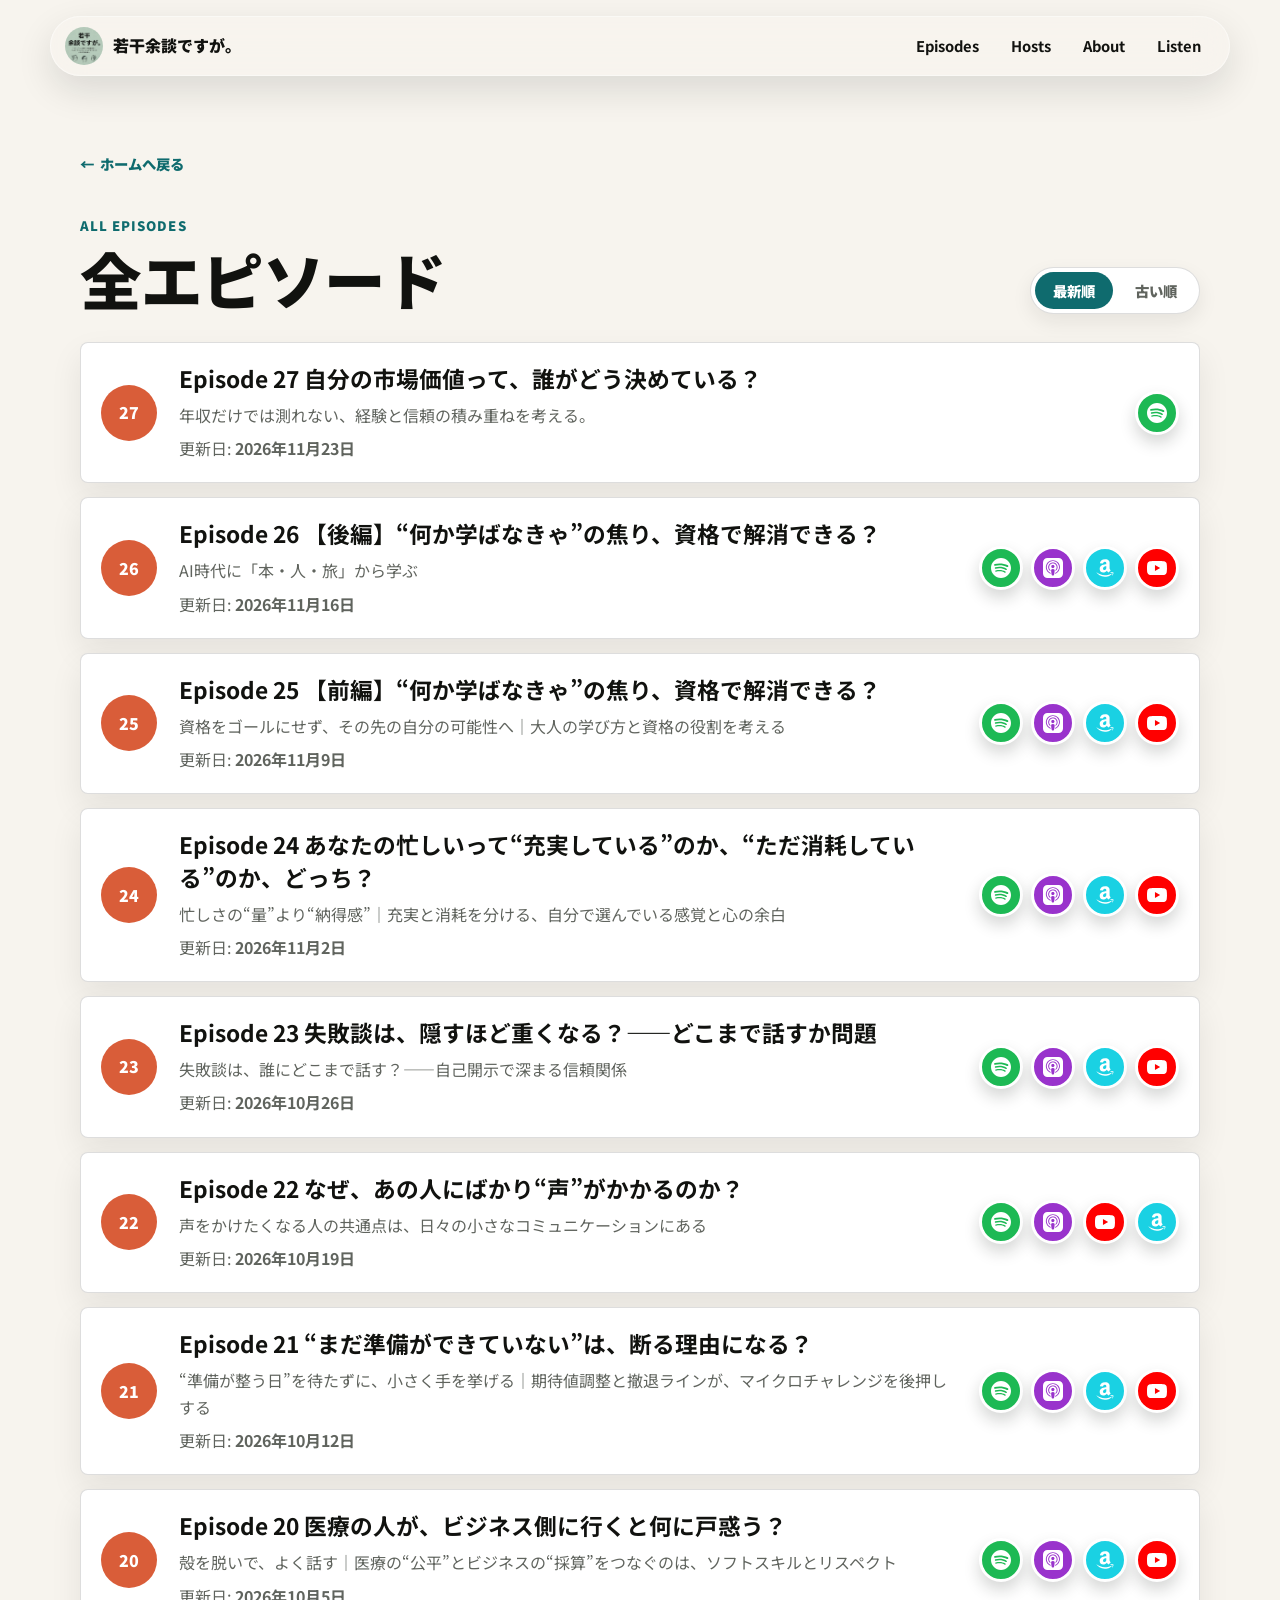
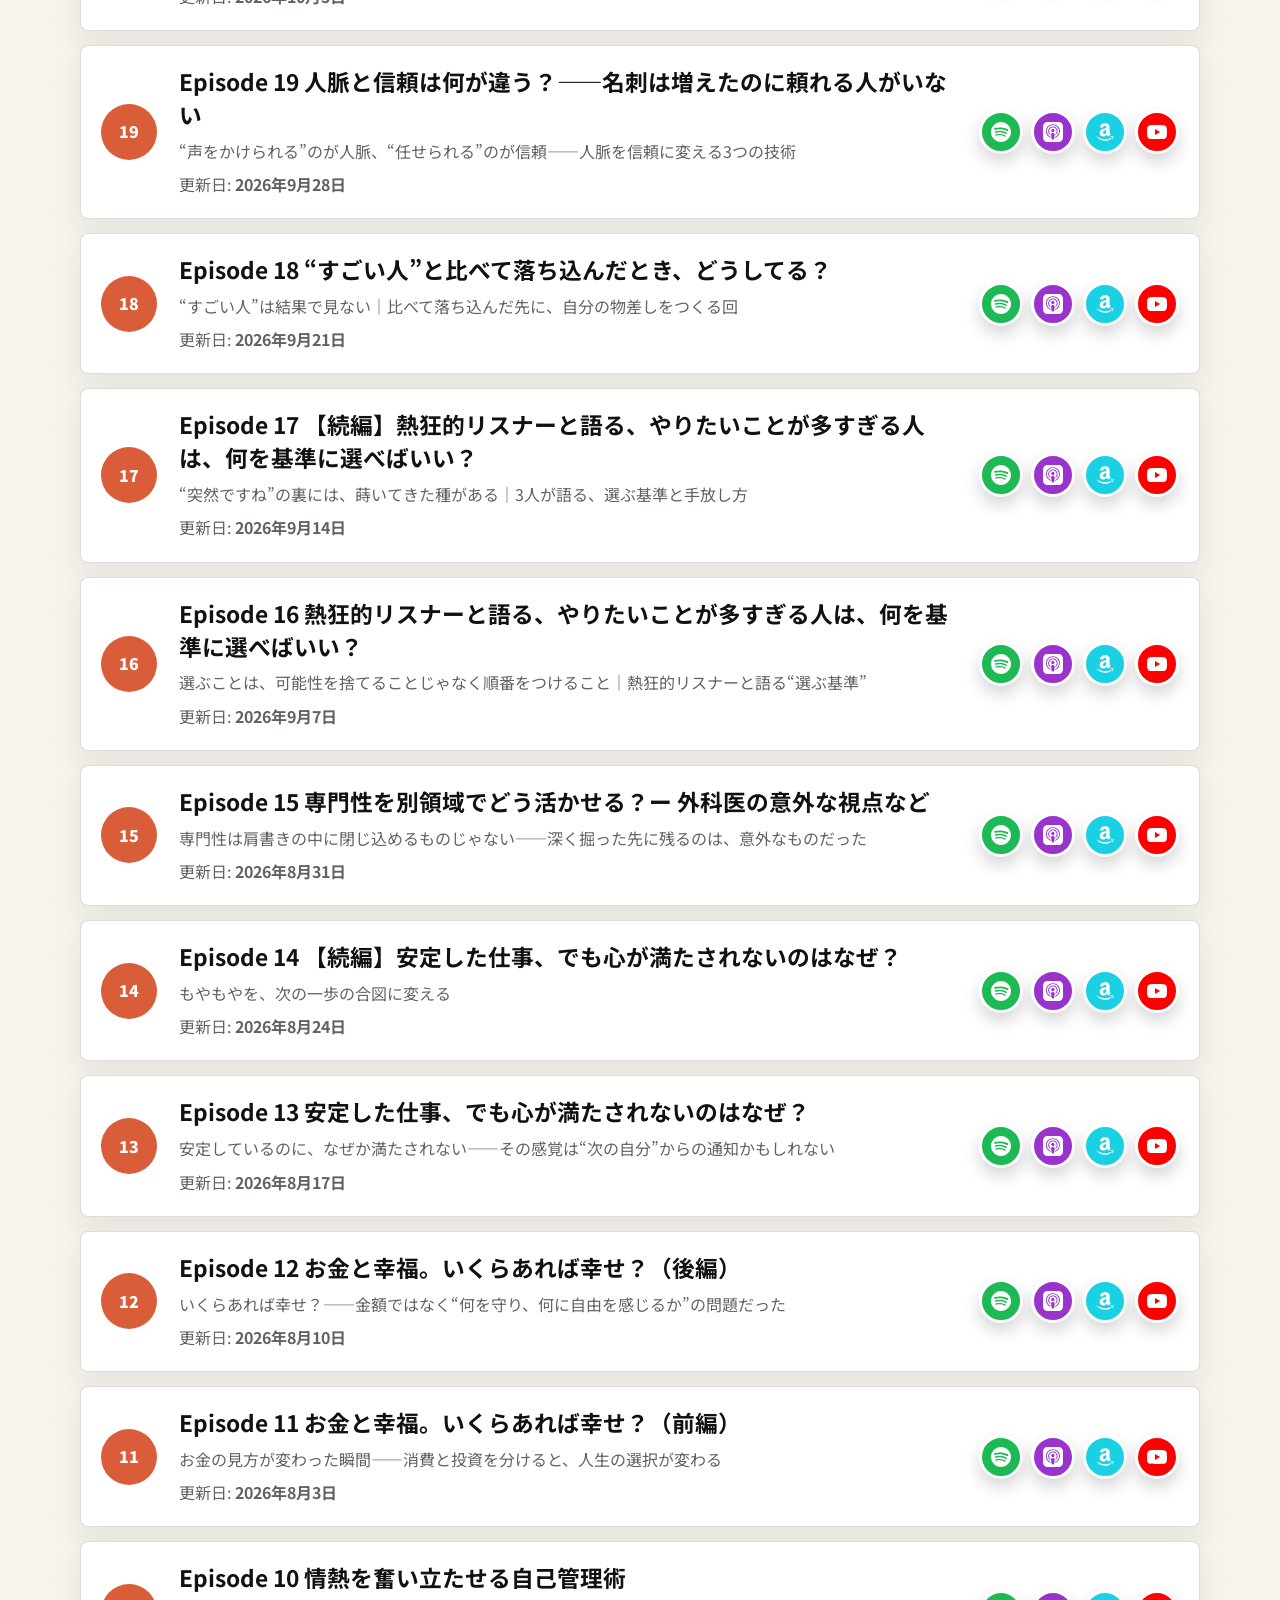
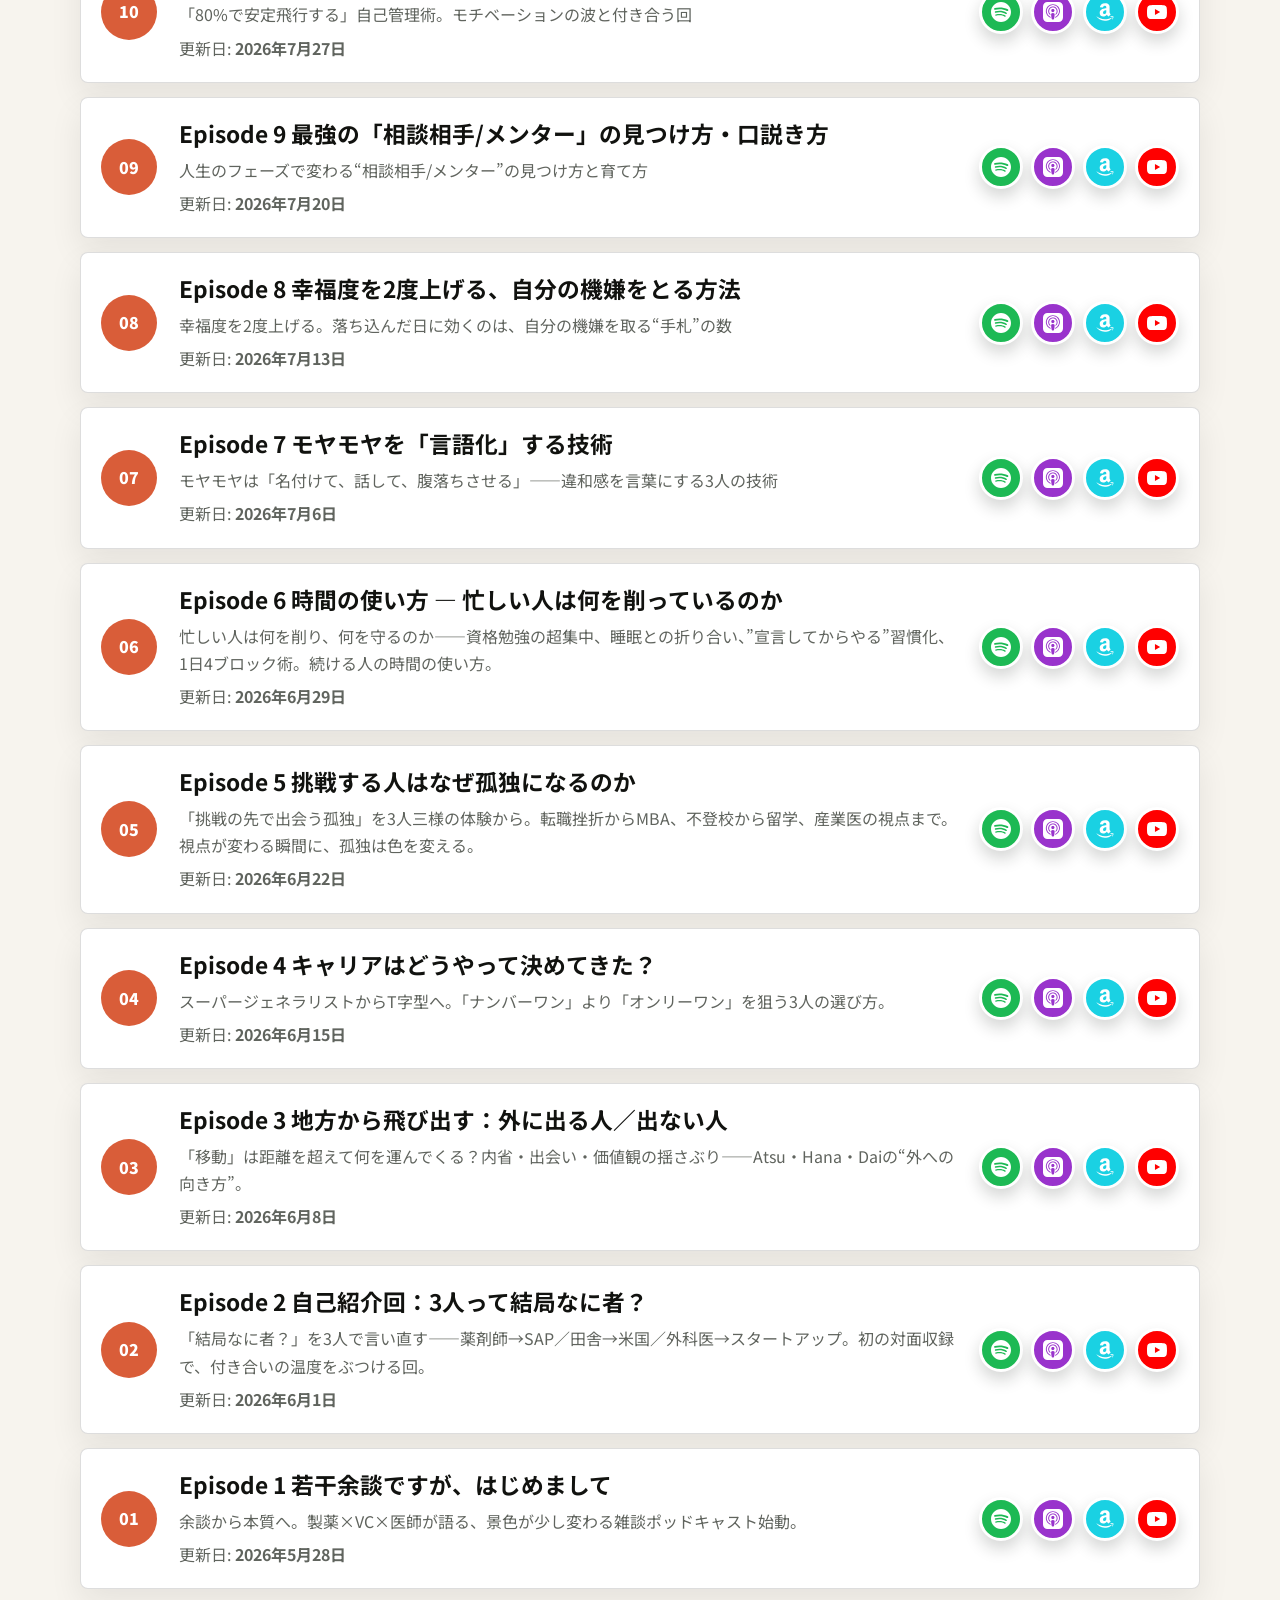
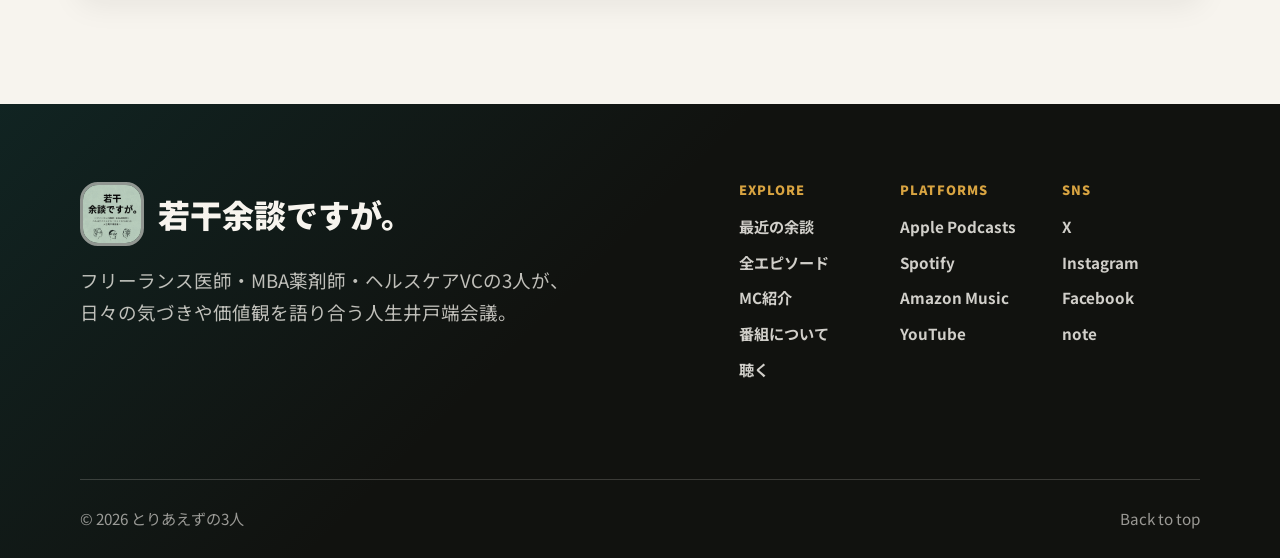
==== commit 31a0581b: "Publish Episode 27 to landing page and episode archive" ====
--- a/episodes.html
+++ b/episodes.html
@@ -50,6 +50,19 @@
         </div>
 
         <div class="episode-list" id="archive-list">
+          <article class="episode-card" data-ep="27">
+              <div class="episode-number">27</div>
+              <div>
+                <h3><a href="https://open.spotify.com/episode/3FePBK3z2vxC9fwVdPk7Jh" target="_blank" rel="noopener noreferrer">Episode 27 自分の市場価値って、誰がどう決めている？</a></h3>
+                <p>年収だけでは測れない、経験と信頼の積み重ねを考える。</p>
+                <p>更新日: <strong>2026年11月23日</strong></p>
+              </div>
+              <div class="episode-links" aria-label="第27回を聴く">
+                <a class="icon-link spotify" href="https://open.spotify.com/episode/3FePBK3z2vxC9fwVdPk7Jh" target="_blank" rel="noopener noreferrer" aria-label="第27回をSpotifyで聴く" title="Spotify">
+                  <svg viewBox="0 0 24 24" width="20" height="20" fill="currentColor" aria-hidden="true"><path d="M12 0C5.4 0 0 5.4 0 12s5.4 12 12 12 12-5.4 12-12S18.66 0 12 0zm5.521 17.34c-.24.359-.66.48-1.021.24-2.82-1.74-6.36-2.101-10.561-1.141-.418.122-.779-.179-.899-.539-.12-.421.18-.78.54-.9 4.56-1.021 8.52-.6 11.64 1.32.42.18.479.659.301 1.02zm1.44-3.3c-.301.42-.841.6-1.262.3-3.239-1.98-8.159-2.58-11.939-1.38-.479.12-1.02-.12-1.14-.6-.12-.48.12-1.021.6-1.141C9.6 9.9 15 10.561 18.72 12.84c.361.181.54.78.241 1.2zm.12-3.36C15.24 8.4 8.82 8.16 5.16 9.301c-.6.179-1.2-.181-1.38-.721-.18-.601.18-1.2.72-1.381 4.26-1.26 11.28-1.02 15.721 1.621.539.3.719 1.02.419 1.56-.299.421-1.02.599-1.559.3z"/></svg>
+                </a>
+              </div>
+            </article>
           <article class="episode-card" data-ep="26">
               <div class="episode-number">26</div>
               <div>
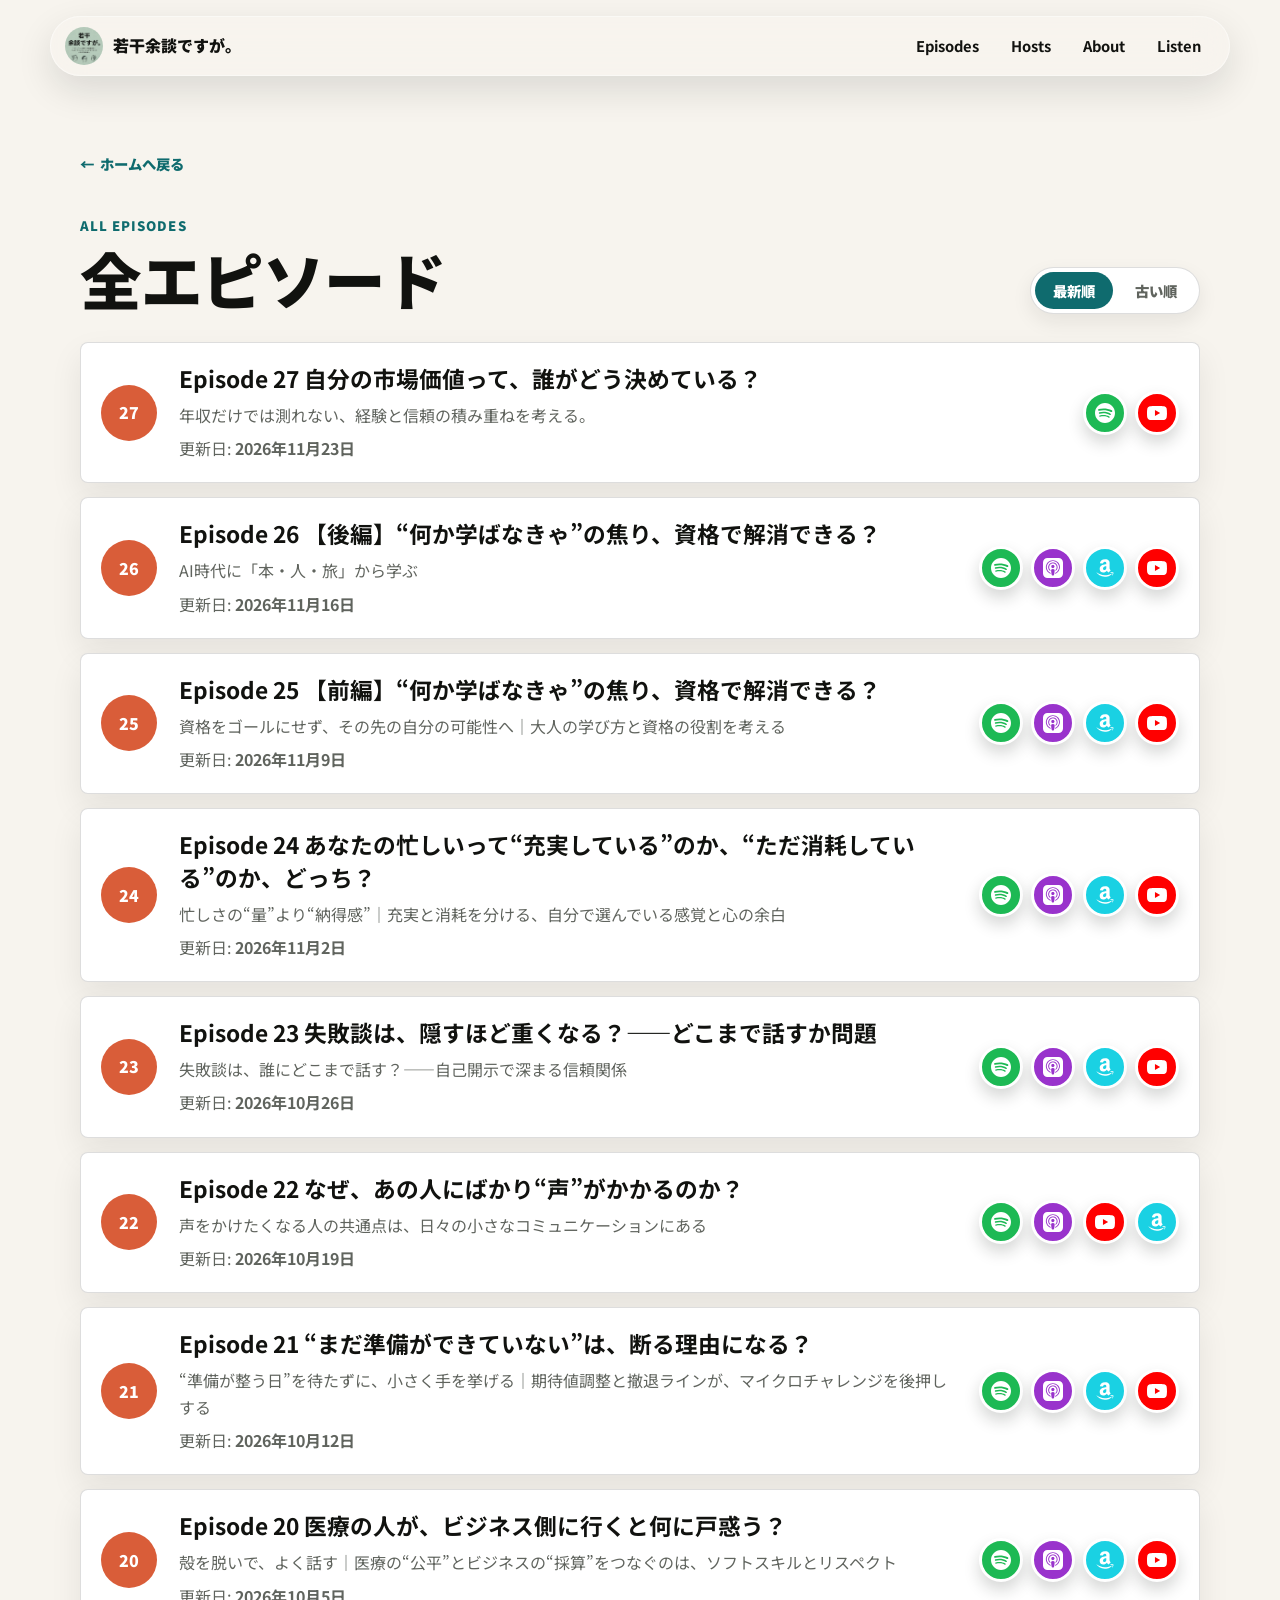
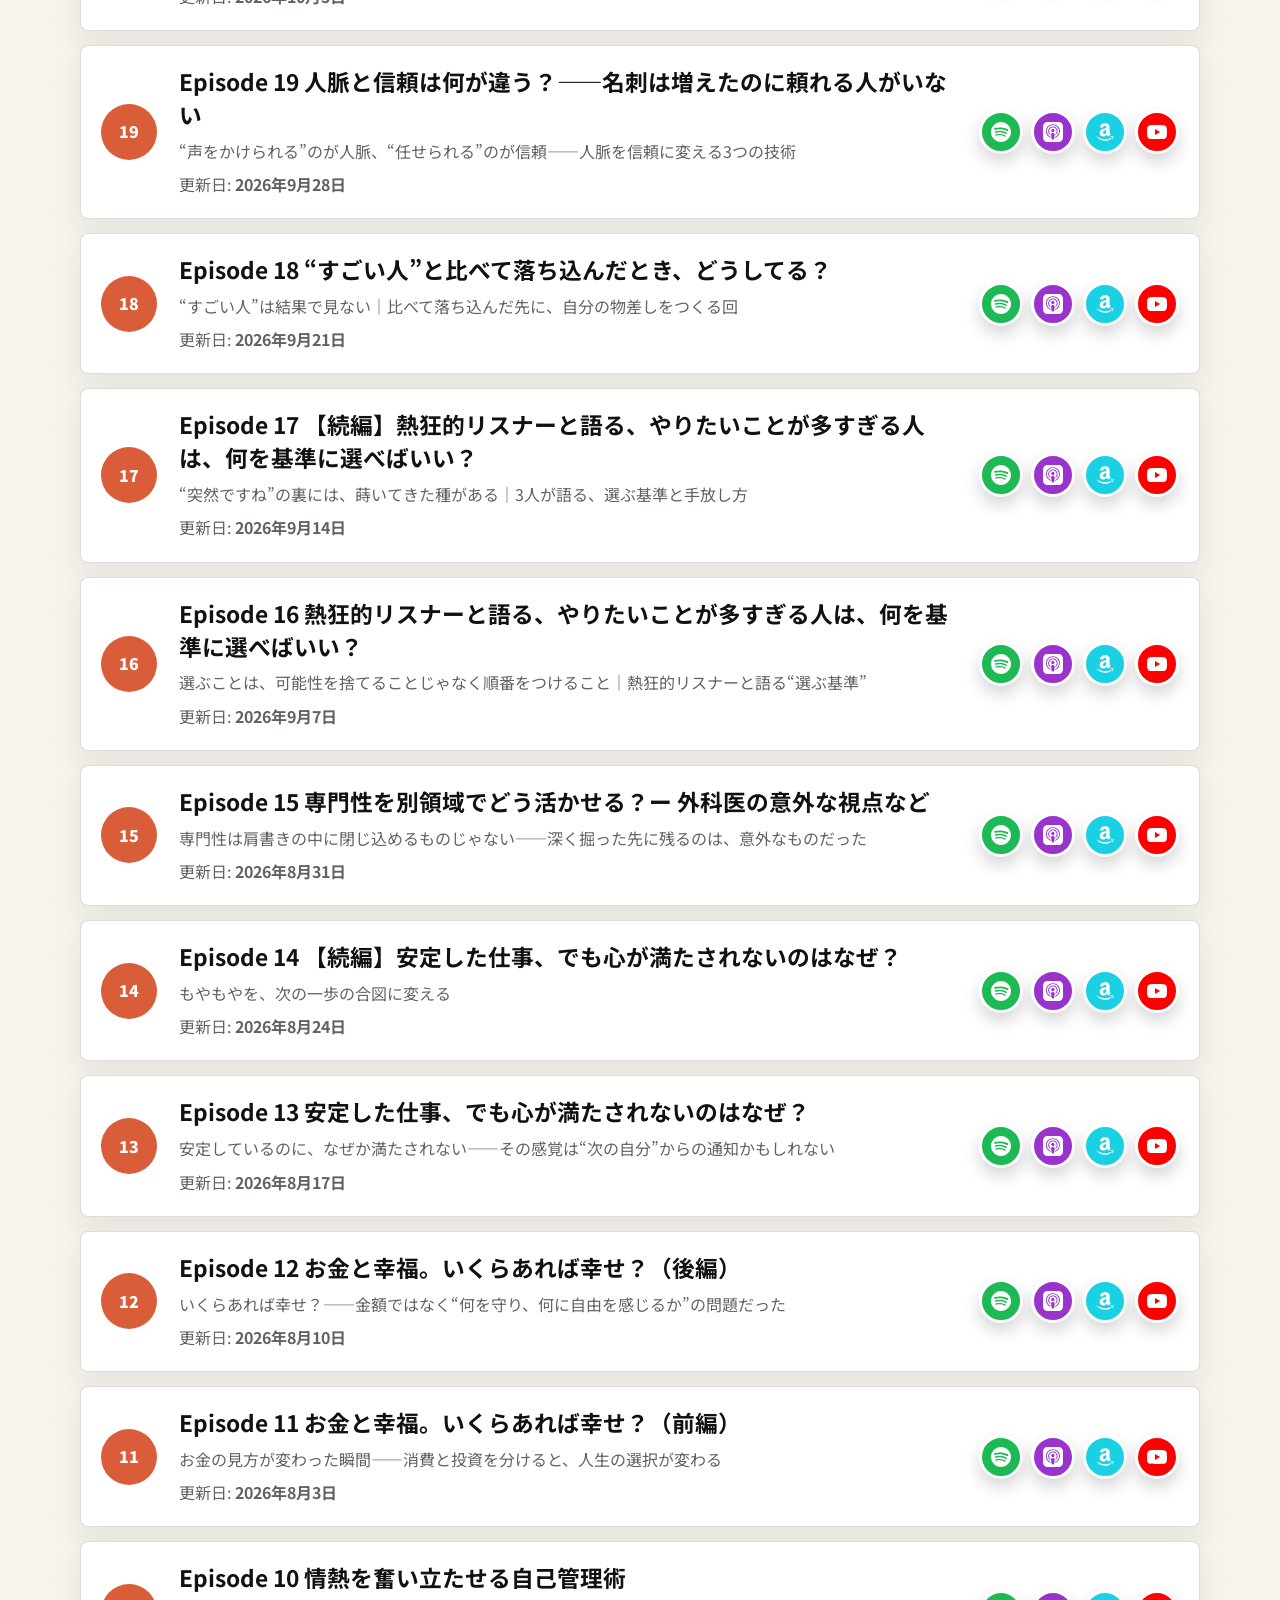
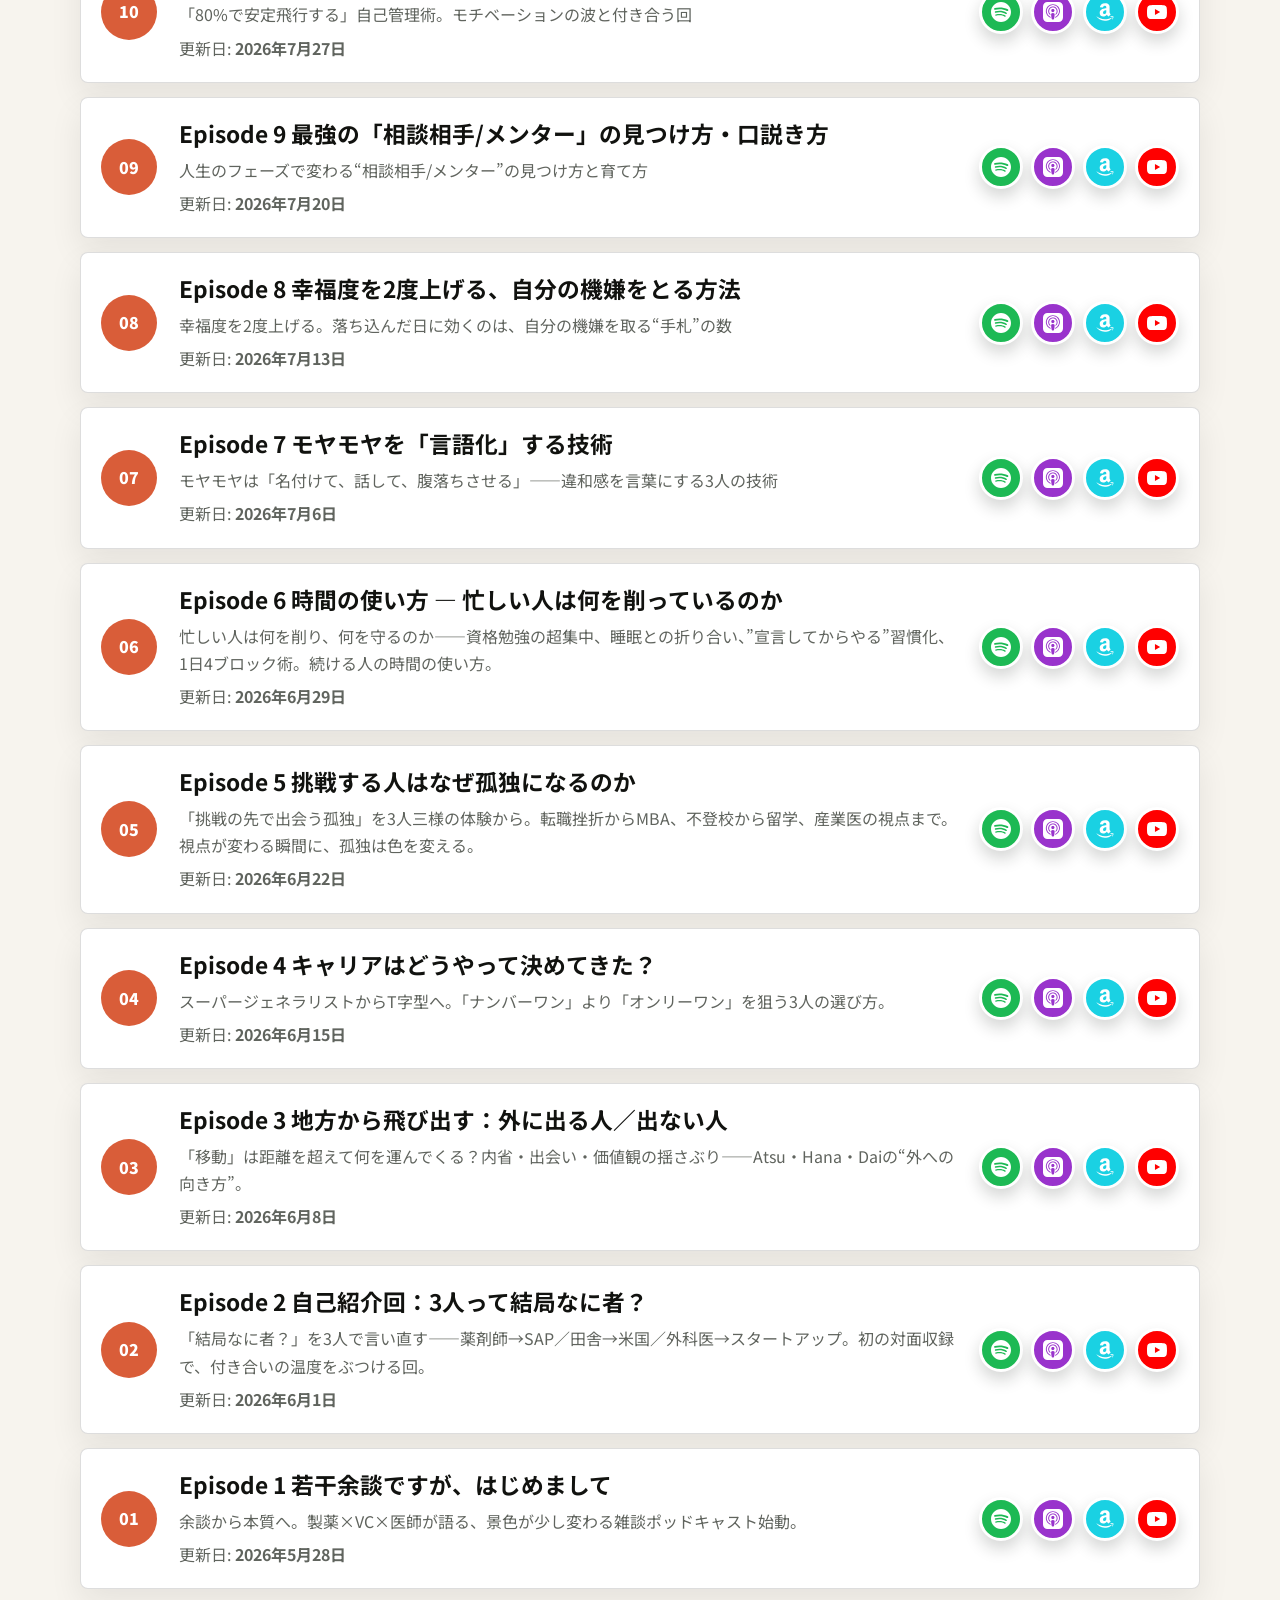
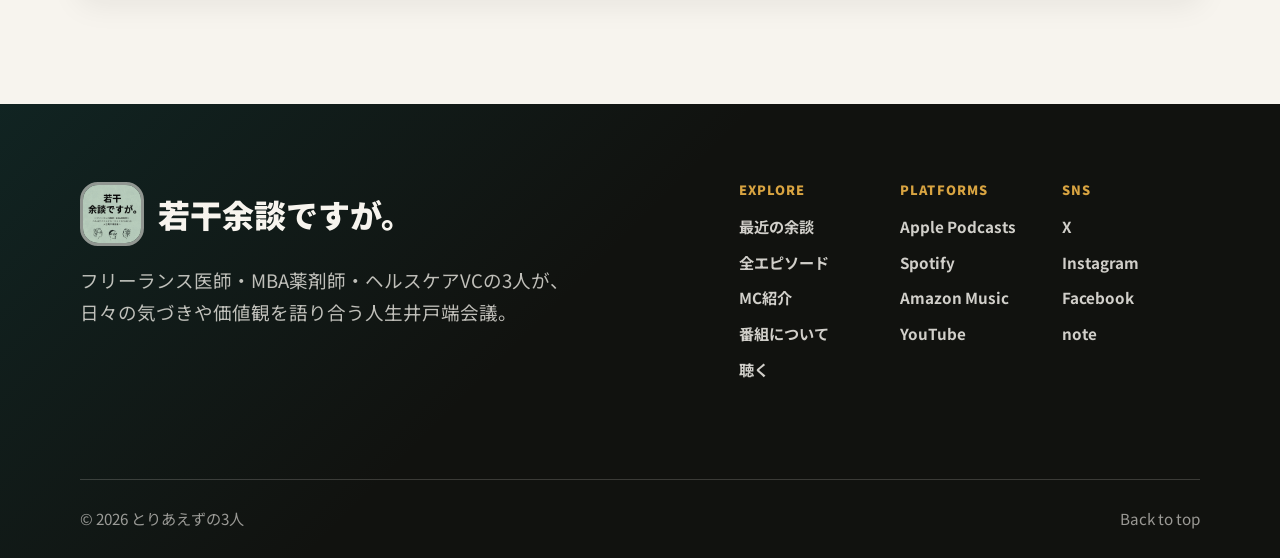
==== commit e8d29648: "Add verified YouTube link to Episode 27" ====
--- a/episodes.html
+++ b/episodes.html
@@ -60,6 +60,9 @@
               <div class="episode-links" aria-label="第27回を聴く">
                 <a class="icon-link spotify" href="https://open.spotify.com/episode/3FePBK3z2vxC9fwVdPk7Jh" target="_blank" rel="noopener noreferrer" aria-label="第27回をSpotifyで聴く" title="Spotify">
                   <svg viewBox="0 0 24 24" width="20" height="20" fill="currentColor" aria-hidden="true"><path d="M12 0C5.4 0 0 5.4 0 12s5.4 12 12 12 12-5.4 12-12S18.66 0 12 0zm5.521 17.34c-.24.359-.66.48-1.021.24-2.82-1.74-6.36-2.101-10.561-1.141-.418.122-.779-.179-.899-.539-.12-.421.18-.78.54-.9 4.56-1.021 8.52-.6 11.64 1.32.42.18.479.659.301 1.02zm1.44-3.3c-.301.42-.841.6-1.262.3-3.239-1.98-8.159-2.58-11.939-1.38-.479.12-1.02-.12-1.14-.6-.12-.48.12-1.021.6-1.141C9.6 9.9 15 10.561 18.72 12.84c.361.181.54.78.241 1.2zm.12-3.36C15.24 8.4 8.82 8.16 5.16 9.301c-.6.179-1.2-.181-1.38-.721-.18-.601.18-1.2.72-1.381 4.26-1.26 11.28-1.02 15.721 1.621.539.3.719 1.02.419 1.56-.299.421-1.02.599-1.559.3z"/></svg>
+                </a>
+                <a class="icon-link youtube" href="https://www.youtube.com/watch?v=dHTkzcidO1k" target="_blank" rel="noopener noreferrer" aria-label="第27回をYouTubeで観る" title="YouTube">
+                  <svg viewBox="0 0 24 24" width="20" height="20" fill="currentColor" aria-hidden="true"><path d="M23.498 6.186a3.016 3.016 0 0 0-2.122-2.136C19.505 3.545 12 3.545 12 3.545s-7.505 0-9.377.505A3.017 3.017 0 0 0 .502 6.186C0 8.07 0 12 0 12s0 3.93.502 5.814a3.016 3.016 0 0 0 2.122 2.136c1.871.505 9.376.505 9.376.505s7.505 0 9.377-.505a3.015 3.015 0 0 0 2.122-2.136C24 15.93 24 12 24 12s0-3.93-.502-5.814zM9.545 15.568V8.432L15.818 12l-6.273 3.568z"/></svg>
                 </a>
               </div>
             </article>
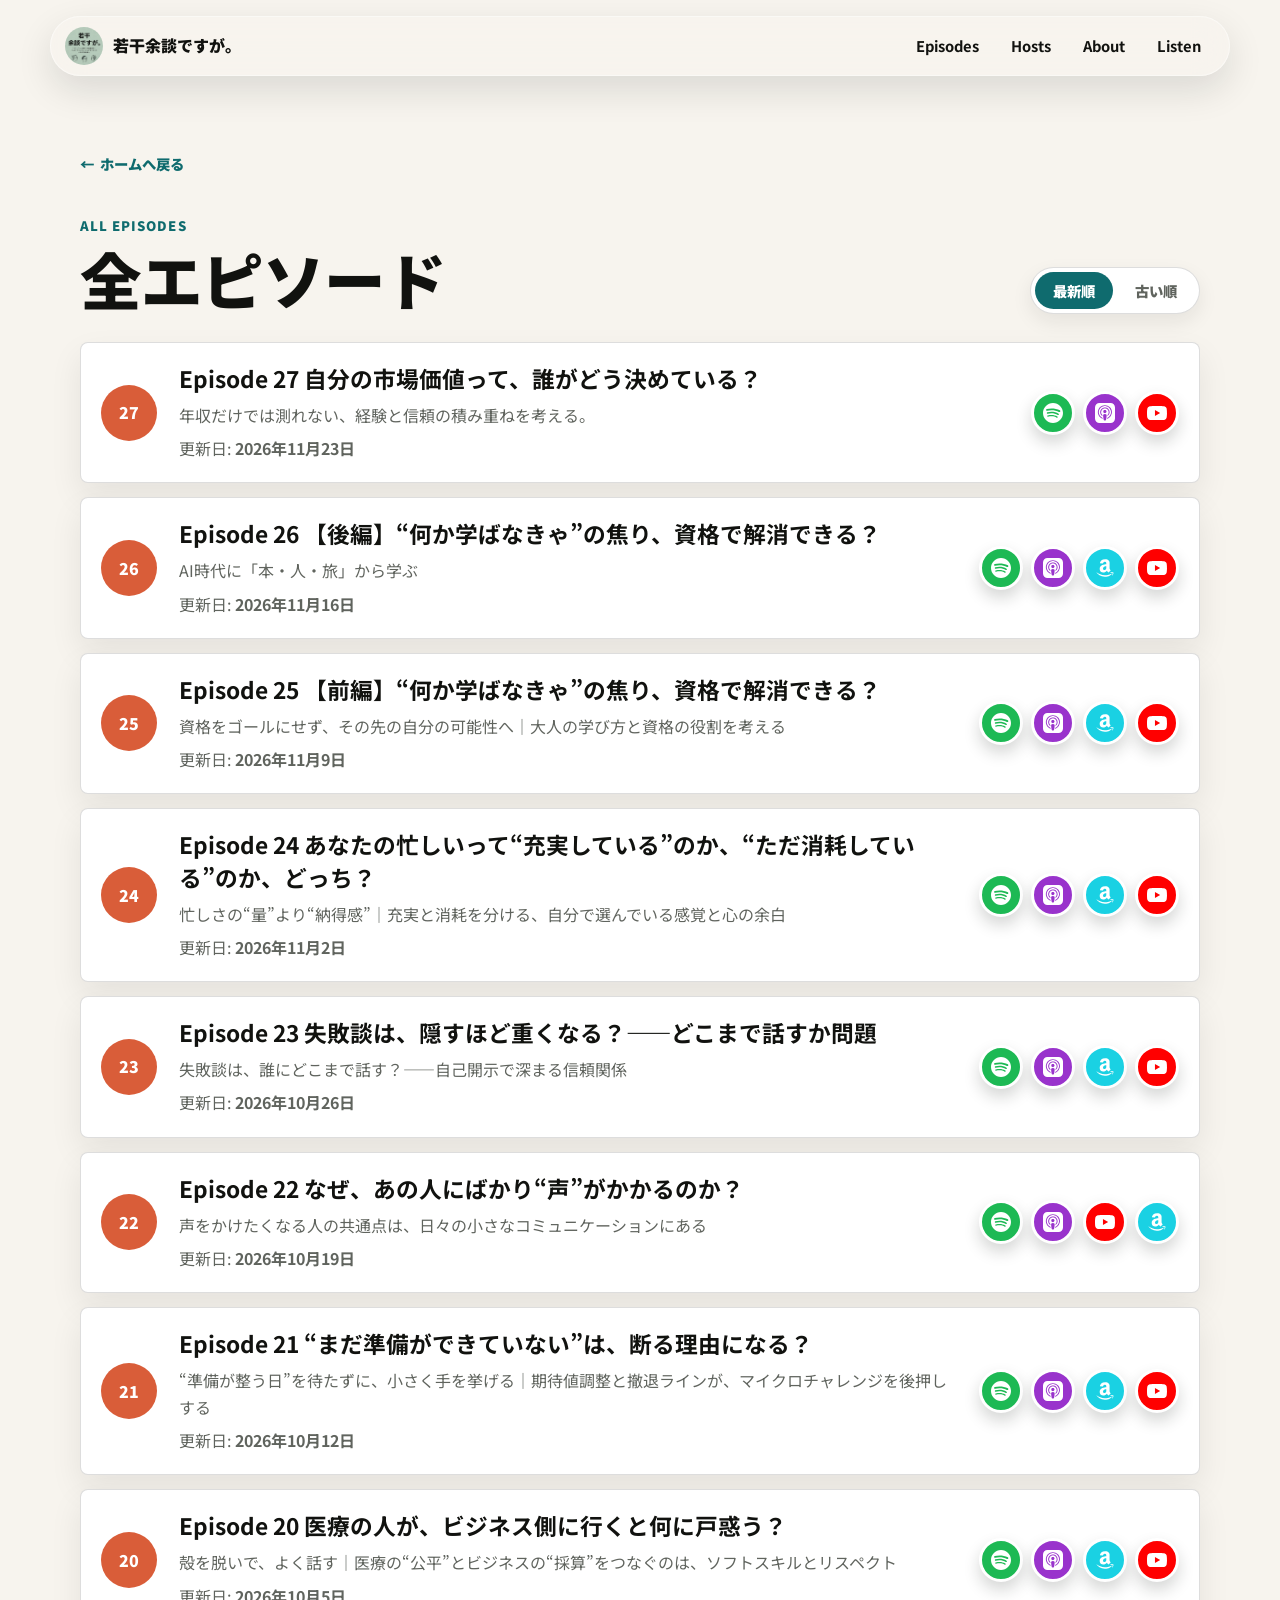
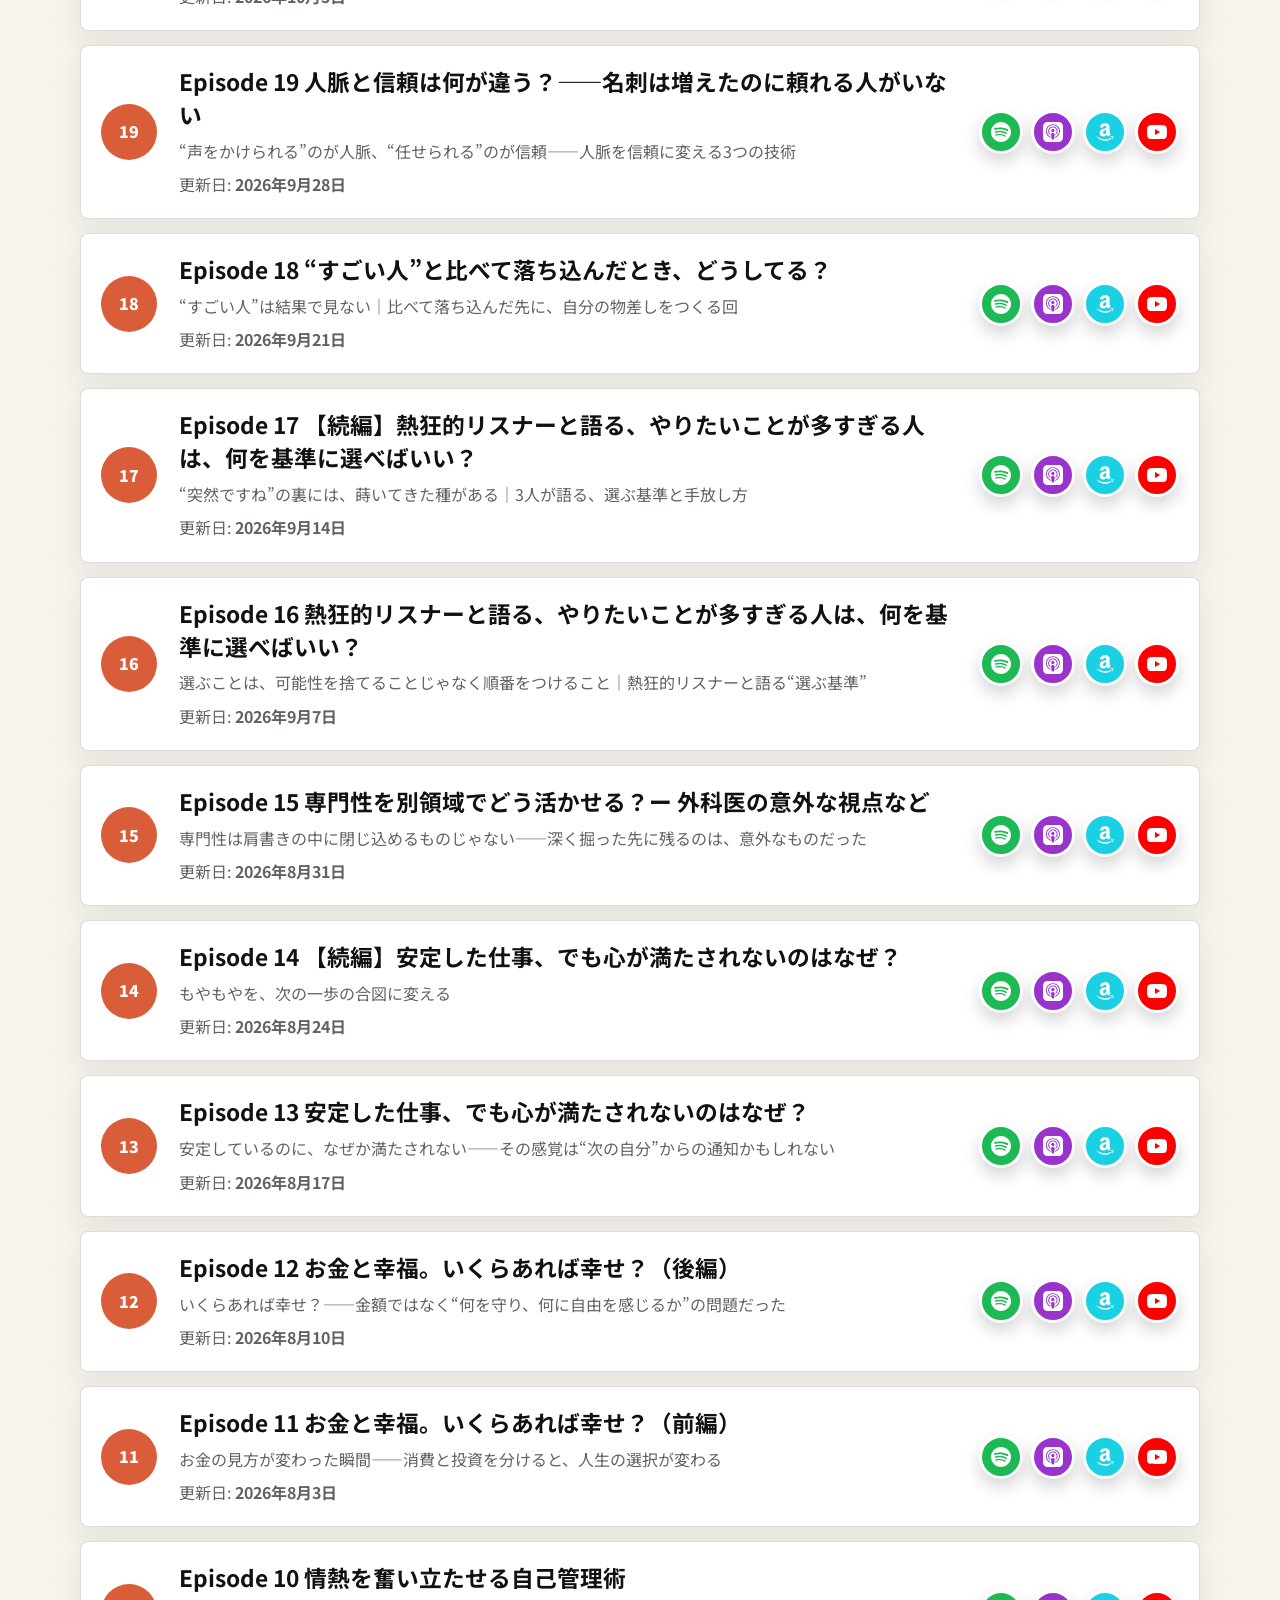
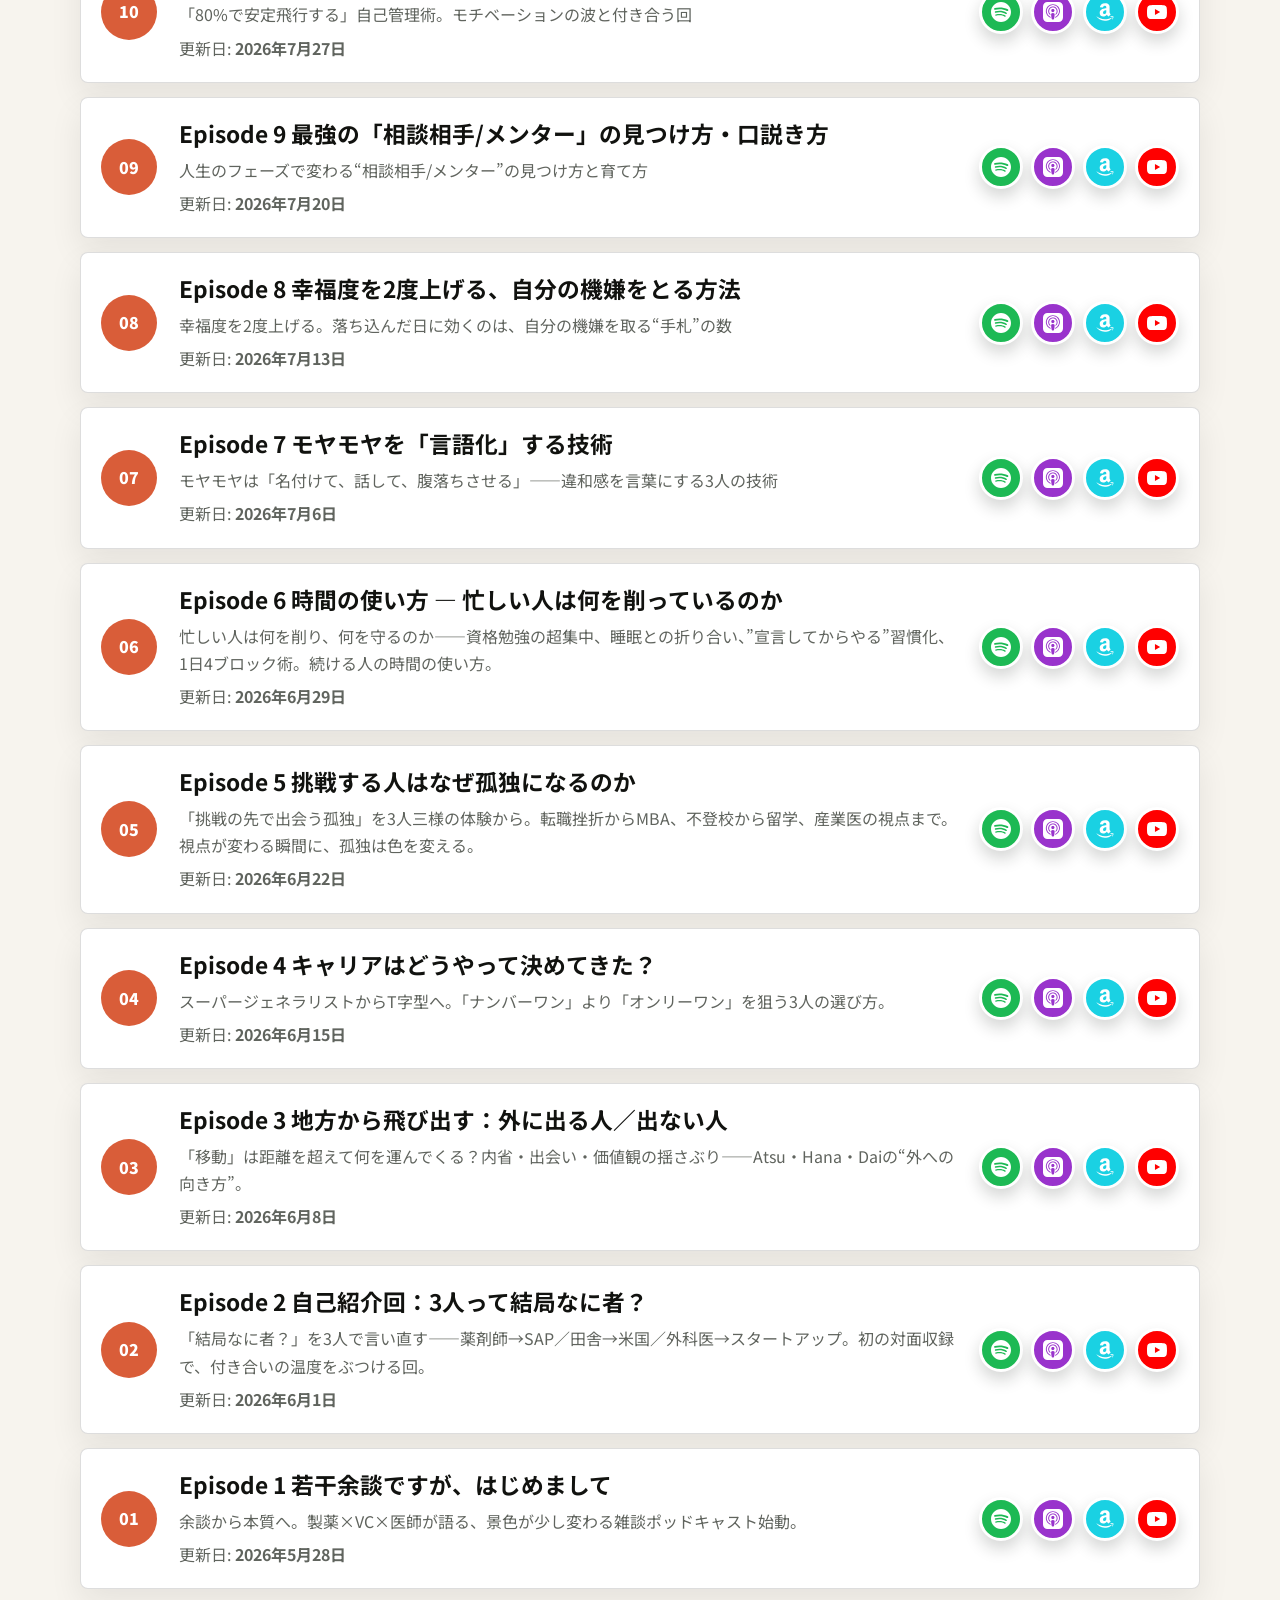
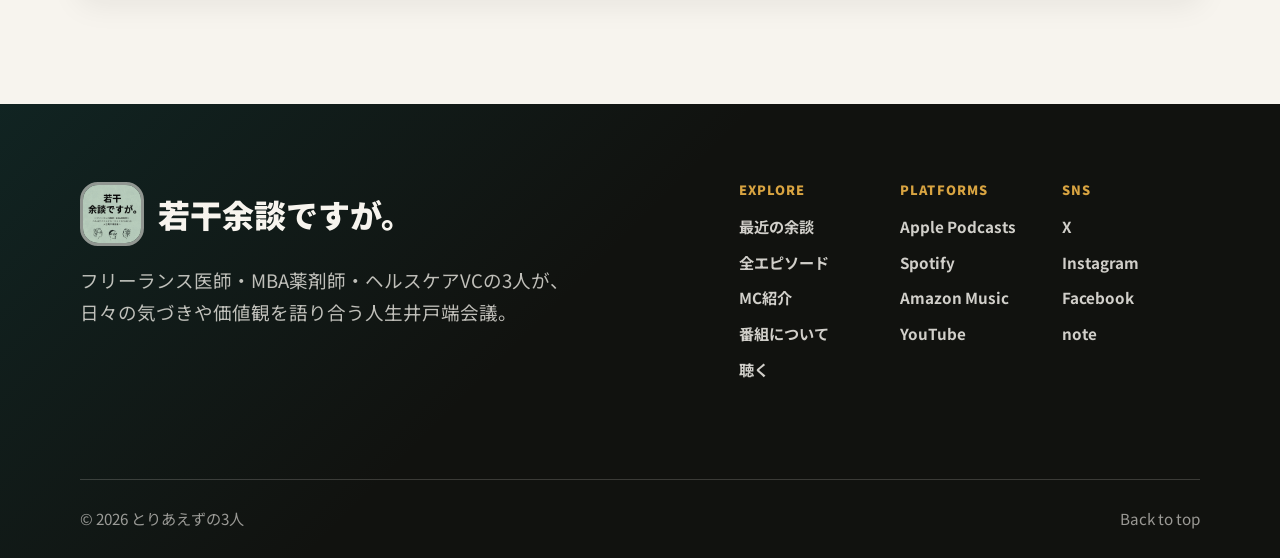
==== commit 469779ec: "Add verified EP27 Apple Podcasts link to episodes.html" ====
--- a/episodes.html
+++ b/episodes.html
@@ -60,6 +60,9 @@
               <div class="episode-links" aria-label="第27回を聴く">
                 <a class="icon-link spotify" href="https://open.spotify.com/episode/3FePBK3z2vxC9fwVdPk7Jh" target="_blank" rel="noopener noreferrer" aria-label="第27回をSpotifyで聴く" title="Spotify">
                   <svg viewBox="0 0 24 24" width="20" height="20" fill="currentColor" aria-hidden="true"><path d="M12 0C5.4 0 0 5.4 0 12s5.4 12 12 12 12-5.4 12-12S18.66 0 12 0zm5.521 17.34c-.24.359-.66.48-1.021.24-2.82-1.74-6.36-2.101-10.561-1.141-.418.122-.779-.179-.899-.539-.12-.421.18-.78.54-.9 4.56-1.021 8.52-.6 11.64 1.32.42.18.479.659.301 1.02zm1.44-3.3c-.301.42-.841.6-1.262.3-3.239-1.98-8.159-2.58-11.939-1.38-.479.12-1.02-.12-1.14-.6-.12-.48.12-1.021.6-1.141C9.6 9.9 15 10.561 18.72 12.84c.361.181.54.78.241 1.2zm.12-3.36C15.24 8.4 8.82 8.16 5.16 9.301c-.6.179-1.2-.181-1.38-.721-.18-.601.18-1.2.72-1.381 4.26-1.26 11.28-1.02 15.721 1.621.539.3.719 1.02.419 1.56-.299.421-1.02.599-1.559.3z"/></svg>
+                </a>
+                <a class="icon-link apple" href="https://podcasts.apple.com/jp/podcast/id1896831796?i=1000803515629" target="_blank" rel="noopener noreferrer" aria-label="第27回をApple Podcastsで聴く" title="Apple Podcasts">
+                  <svg viewBox="0 0 24 24" width="20" height="20" fill="currentColor" aria-hidden="true"><path d="M5.34 0A5.328 5.328 0 000 5.34v13.32A5.328 5.328 0 005.34 24h13.32A5.328 5.328 0 0024 18.66V5.34A5.328 5.328 0 0018.66 0zm6.525 2.568c2.336 0 4.448.902 6.056 2.587 1.224 1.272 1.912 2.619 2.264 4.392.12.59.12 2.2.007 2.864a8.506 8.506 0 01-3.24 5.296c-.608.46-2.096 1.261-2.336 1.261-.088 0-.096-.091-.056-.46.072-.592.144-.715.48-.856.536-.224 1.448-.874 2.008-1.435a7.644 7.644 0 002.008-3.536c.208-.824.184-2.656-.048-3.504-.728-2.696-2.928-4.792-5.624-5.352-.784-.16-2.208-.16-3 0-2.728.56-4.984 2.76-5.672 5.528-.184.752-.184 2.584 0 3.336.456 1.832 1.64 3.512 3.192 4.512.304.2.672.408.824.472.336.144.408.264.472.856.04.36.03.464-.056.464-.056 0-.464-.176-.896-.384l-.04-.03c-2.472-1.216-4.056-3.274-4.632-6.012-.144-.706-.168-2.392-.03-3.04.36-1.74 1.048-3.1 2.192-4.304 1.648-1.737 3.768-2.656 6.128-2.656zm.134 2.81c.409.004.803.04 1.106.106 2.784.62 4.76 3.408 4.376 6.174-.152 1.114-.536 2.03-1.216 2.88-.336.43-1.152 1.15-1.296 1.15-.023 0-.048-.272-.048-.603v-.605l.416-.496c1.568-1.878 1.456-4.502-.256-6.224-.664-.67-1.432-1.064-2.424-1.246-.64-.118-.776-.118-1.448-.008-1.02.167-1.81.562-2.512 1.256-1.72 1.704-1.832 4.342-.264 6.222l.413.496v.608c0 .336-.027.608-.06.608-.03 0-.264-.16-.512-.36l-.034-.011c-.832-.664-1.568-1.842-1.872-2.997-.184-.698-.184-2.024.008-2.72.504-1.878 1.888-3.335 3.808-4.019.41-.145 1.133-.22 1.814-.211zm-.13 2.99c.31 0 .62.06.844.178.488.253.888.745 1.04 1.259.464 1.578-1.208 2.96-2.72 2.254h-.015c-.712-.331-1.096-.956-1.104-1.77 0-.733.408-1.371 1.112-1.745.224-.117.534-.176.844-.176zm-.011 4.728c.988-.004 1.706.349 1.97.97.198.464.124 1.932-.218 4.302-.232 1.656-.36 2.074-.68 2.356-.44.39-1.064.498-1.656.288h-.003c-.716-.257-.87-.605-1.164-2.644-.341-2.37-.416-3.838-.218-4.302.262-.616.974-.966 1.97-.97z"/></svg>
                 </a>
                 <a class="icon-link youtube" href="https://www.youtube.com/watch?v=dHTkzcidO1k" target="_blank" rel="noopener noreferrer" aria-label="第27回をYouTubeで観る" title="YouTube">
                   <svg viewBox="0 0 24 24" width="20" height="20" fill="currentColor" aria-hidden="true"><path d="M23.498 6.186a3.016 3.016 0 0 0-2.122-2.136C19.505 3.545 12 3.545 12 3.545s-7.505 0-9.377.505A3.017 3.017 0 0 0 .502 6.186C0 8.07 0 12 0 12s0 3.93.502 5.814a3.016 3.016 0 0 0 2.122 2.136c1.871.505 9.376.505 9.376.505s7.505 0 9.377-.505a3.015 3.015 0 0 0 2.122-2.136C24 15.93 24 12 24 12s0-3.93-.502-5.814zM9.545 15.568V8.432L15.818 12l-6.273 3.568z"/></svg>
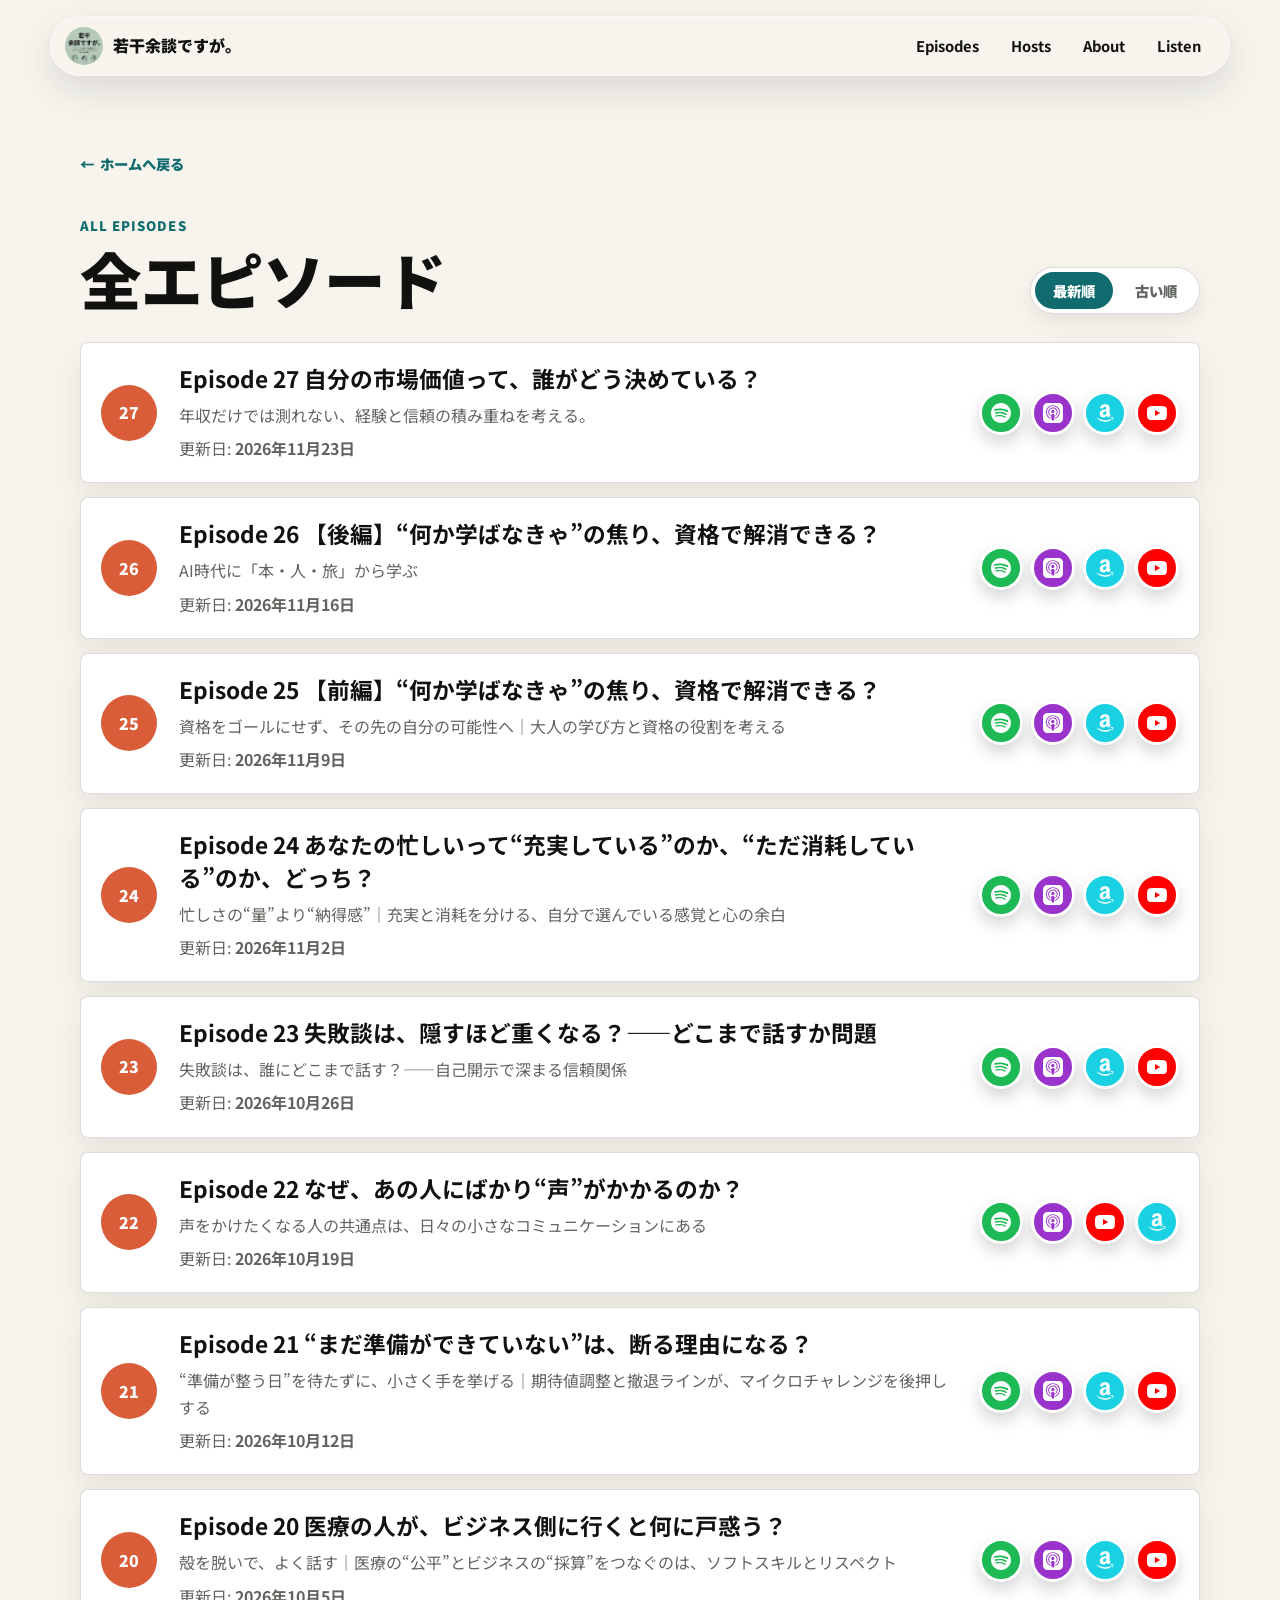
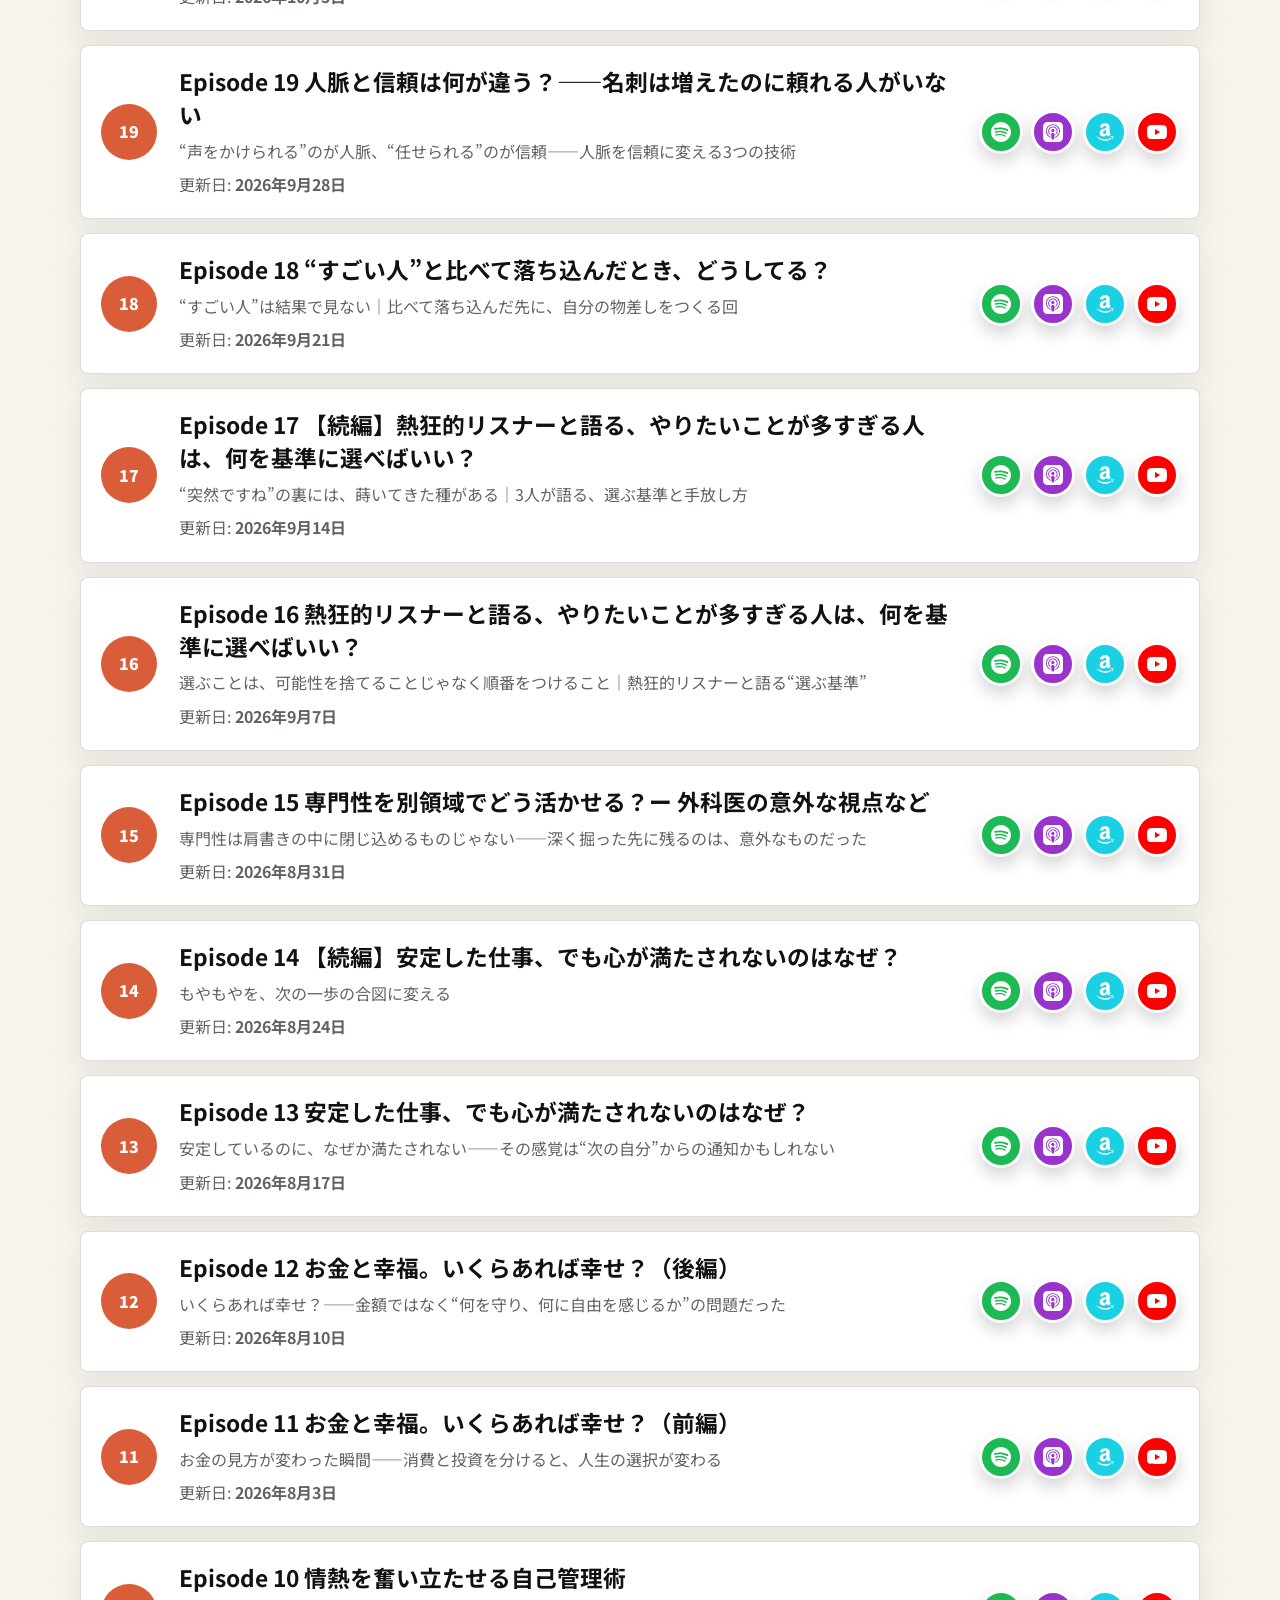
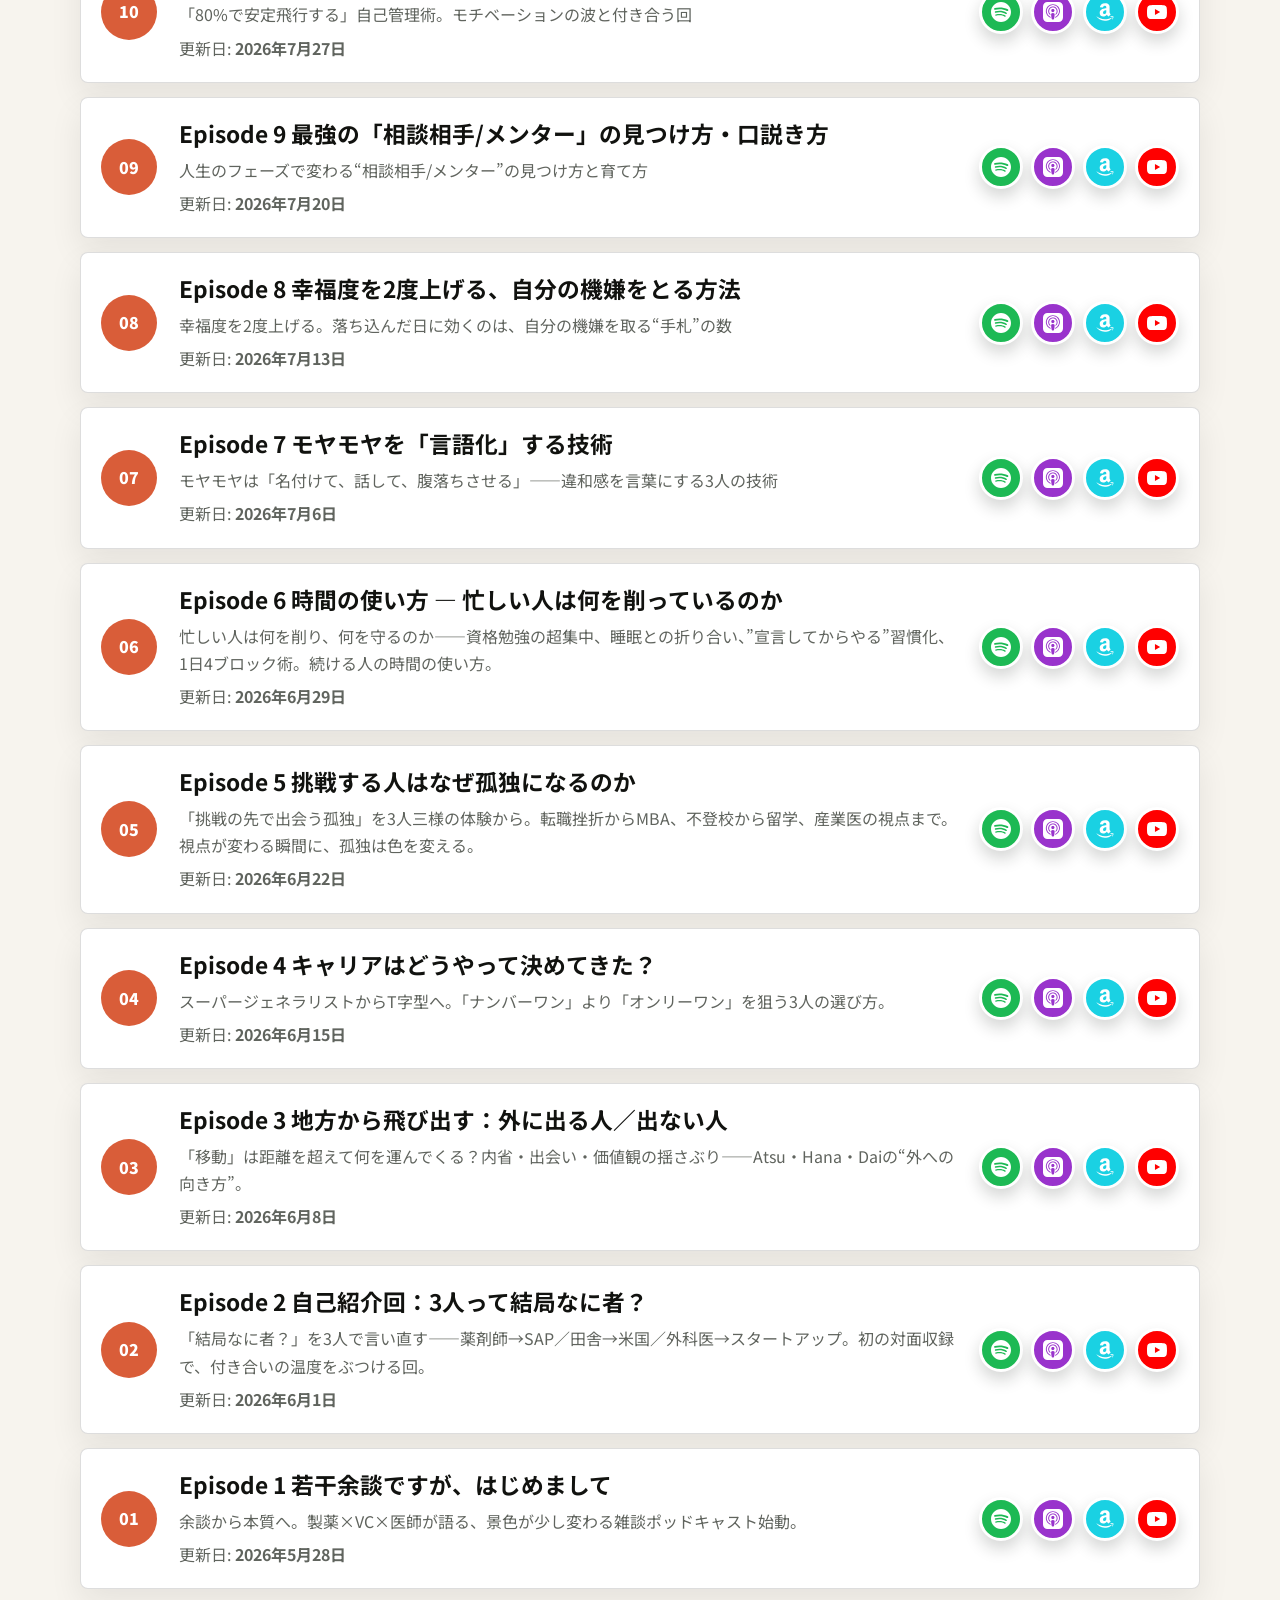
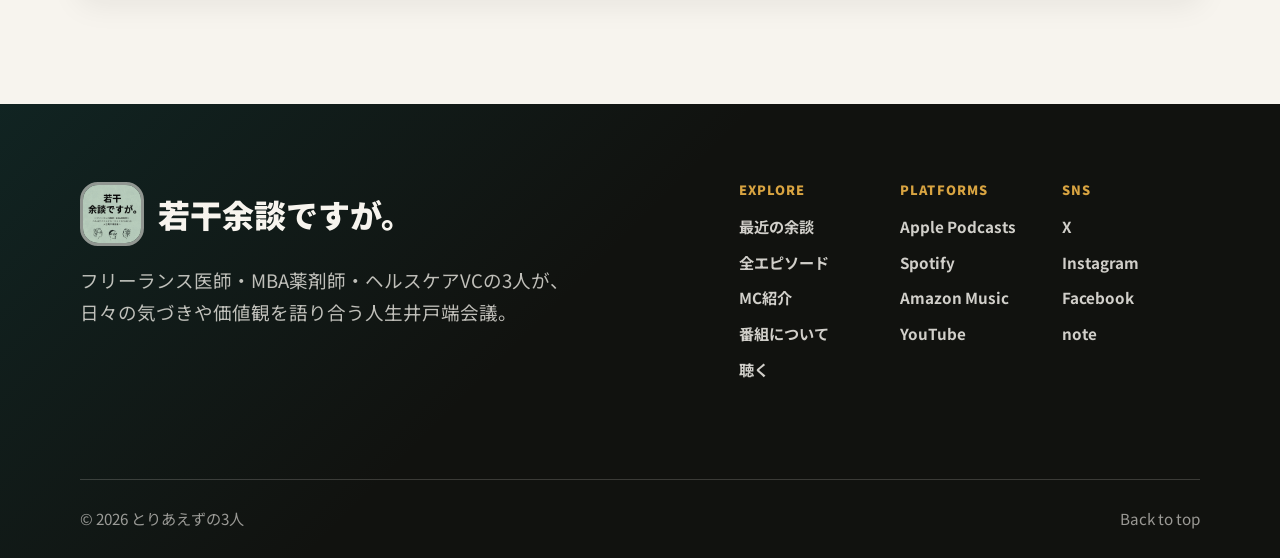
==== commit 363daab5: "Add EP27 Amazon Music link to episodes.html" ====
--- a/episodes.html
+++ b/episodes.html
@@ -63,6 +63,9 @@
                 </a>
                 <a class="icon-link apple" href="https://podcasts.apple.com/jp/podcast/id1896831796?i=1000803515629" target="_blank" rel="noopener noreferrer" aria-label="第27回をApple Podcastsで聴く" title="Apple Podcasts">
                   <svg viewBox="0 0 24 24" width="20" height="20" fill="currentColor" aria-hidden="true"><path d="M5.34 0A5.328 5.328 0 000 5.34v13.32A5.328 5.328 0 005.34 24h13.32A5.328 5.328 0 0024 18.66V5.34A5.328 5.328 0 0018.66 0zm6.525 2.568c2.336 0 4.448.902 6.056 2.587 1.224 1.272 1.912 2.619 2.264 4.392.12.59.12 2.2.007 2.864a8.506 8.506 0 01-3.24 5.296c-.608.46-2.096 1.261-2.336 1.261-.088 0-.096-.091-.056-.46.072-.592.144-.715.48-.856.536-.224 1.448-.874 2.008-1.435a7.644 7.644 0 002.008-3.536c.208-.824.184-2.656-.048-3.504-.728-2.696-2.928-4.792-5.624-5.352-.784-.16-2.208-.16-3 0-2.728.56-4.984 2.76-5.672 5.528-.184.752-.184 2.584 0 3.336.456 1.832 1.64 3.512 3.192 4.512.304.2.672.408.824.472.336.144.408.264.472.856.04.36.03.464-.056.464-.056 0-.464-.176-.896-.384l-.04-.03c-2.472-1.216-4.056-3.274-4.632-6.012-.144-.706-.168-2.392-.03-3.04.36-1.74 1.048-3.1 2.192-4.304 1.648-1.737 3.768-2.656 6.128-2.656zm.134 2.81c.409.004.803.04 1.106.106 2.784.62 4.76 3.408 4.376 6.174-.152 1.114-.536 2.03-1.216 2.88-.336.43-1.152 1.15-1.296 1.15-.023 0-.048-.272-.048-.603v-.605l.416-.496c1.568-1.878 1.456-4.502-.256-6.224-.664-.67-1.432-1.064-2.424-1.246-.64-.118-.776-.118-1.448-.008-1.02.167-1.81.562-2.512 1.256-1.72 1.704-1.832 4.342-.264 6.222l.413.496v.608c0 .336-.027.608-.06.608-.03 0-.264-.16-.512-.36l-.034-.011c-.832-.664-1.568-1.842-1.872-2.997-.184-.698-.184-2.024.008-2.72.504-1.878 1.888-3.335 3.808-4.019.41-.145 1.133-.22 1.814-.211zm-.13 2.99c.31 0 .62.06.844.178.488.253.888.745 1.04 1.259.464 1.578-1.208 2.96-2.72 2.254h-.015c-.712-.331-1.096-.956-1.104-1.77 0-.733.408-1.371 1.112-1.745.224-.117.534-.176.844-.176zm-.011 4.728c.988-.004 1.706.349 1.97.97.198.464.124 1.932-.218 4.302-.232 1.656-.36 2.074-.68 2.356-.44.39-1.064.498-1.656.288h-.003c-.716-.257-.87-.605-1.164-2.644-.341-2.37-.416-3.838-.218-4.302.262-.616.974-.966 1.97-.97z"/></svg>
+                </a>
+                <a class="icon-link amazon" href="https://music.amazon.com/podcasts/3bfaa50d-1355-433d-9653-265e757d8921/episodes/35ffd6f5-88b0-4f66-8a91-fa60d9d265ec/%E3%80%90%E6%AF%8E%E9%80%B1%E6%9C%88%E6%9B%9C%E6%9B%B4%E6%96%B0%E3%80%91%E8%8B%A5%E5%B9%B2%E4%BD%99%E8%AB%87%E3%81%A7%E3%81%99%E3%81%8C%E3%80%82%E3%80%9C%E3%83%95%E3%83%AA%E3%83%BC%E3%83%A9%E3%83%B3%E3%82%B9%E5%8C%BB%E5%B8%AB%E3%83%BBmba%E8%96%AC%E5%89%A4%E5%B8%AB%E3%83%BB%E3%83%98%E3%83%AB%E3%82%B9%E3%82%B1%E3%82%A2vc%E3%81%AE%E4%BA%BA%E7%94%9F%E4%BA%95%E6%88%B8%E7%AB%AF%E4%BC%9A%E8%AD%B0%E3%80%9C-ep27-%E8%87%AA%E5%88%86%E3%81%AE%E5%B8%82%E5%A0%B4%E4%BE%A1%E5%80%A4%E3%81%A3%E3%81%A6%E3%80%81%E8%AA%B0%E3%81%8C%E3%81%A9%E3%81%86%E6%B1%BA%E3%82%81%E3%81%A6%E3%81%84%E3%82%8B%EF%BC%9F" target="_blank" rel="noopener noreferrer" aria-label="第27回をAmazon Musicで聴く" title="Amazon Music">
+                  <svg viewBox="0 0 448 512" width="20" height="20" fill="currentColor" aria-hidden="true"><path d="M257.2 162.7c-48.7 1.8-169.5 15.5-169.5 117.5 0 109.5 138.3 114 183.5 43.2 6.5 10.2 35.4 37.5 45.3 46.8l56.8-56S341 288.9 341 261.4V114.3C341 89 316.5 32 228.7 32 140.7 32 94 87 94 136.3l73.5 6.8c16.3-49.5 54.2-49.5 54.2-49.5 40.7-.1 35.5 29.8 35.5 69.1zm0 86.8c0 80-84.2 68-84.2 17.2 0-47.2 50.5-56.7 84.2-57.8v40.6zm136 163.5c-7.7 10-70 67-174.5 67S34.2 408.5 9.7 379c-6.8-7.7 1-11.3 5.5-8.3C88.5 415.2 203 488.5 387.7 401c7.5-3.7 13.3 2 5.5 12zm39.8 2.2c-6.5 15.8-16 26.8-21.2 31-5.5 4.5-9.5 2.7-6.5-3.8s19.3-46.5 12.7-55c-6.5-8.3-37-4.3-48-3.2-10.8 1-13 2-14-.3-2.3-5.7 21.7-15.5 37.5-17.5 15.7-1.8 41-.8 46 5.7 3.7 5.1 0 27.1-6.5 43.1z"/></svg>
                 </a>
                 <a class="icon-link youtube" href="https://www.youtube.com/watch?v=dHTkzcidO1k" target="_blank" rel="noopener noreferrer" aria-label="第27回をYouTubeで観る" title="YouTube">
                   <svg viewBox="0 0 24 24" width="20" height="20" fill="currentColor" aria-hidden="true"><path d="M23.498 6.186a3.016 3.016 0 0 0-2.122-2.136C19.505 3.545 12 3.545 12 3.545s-7.505 0-9.377.505A3.017 3.017 0 0 0 .502 6.186C0 8.07 0 12 0 12s0 3.93.502 5.814a3.016 3.016 0 0 0 2.122 2.136c1.871.505 9.376.505 9.376.505s7.505 0 9.377-.505a3.015 3.015 0 0 0 2.122-2.136C24 15.93 24 12 24 12s0-3.93-.502-5.814zM9.545 15.568V8.432L15.818 12l-6.273 3.568z"/></svg>
